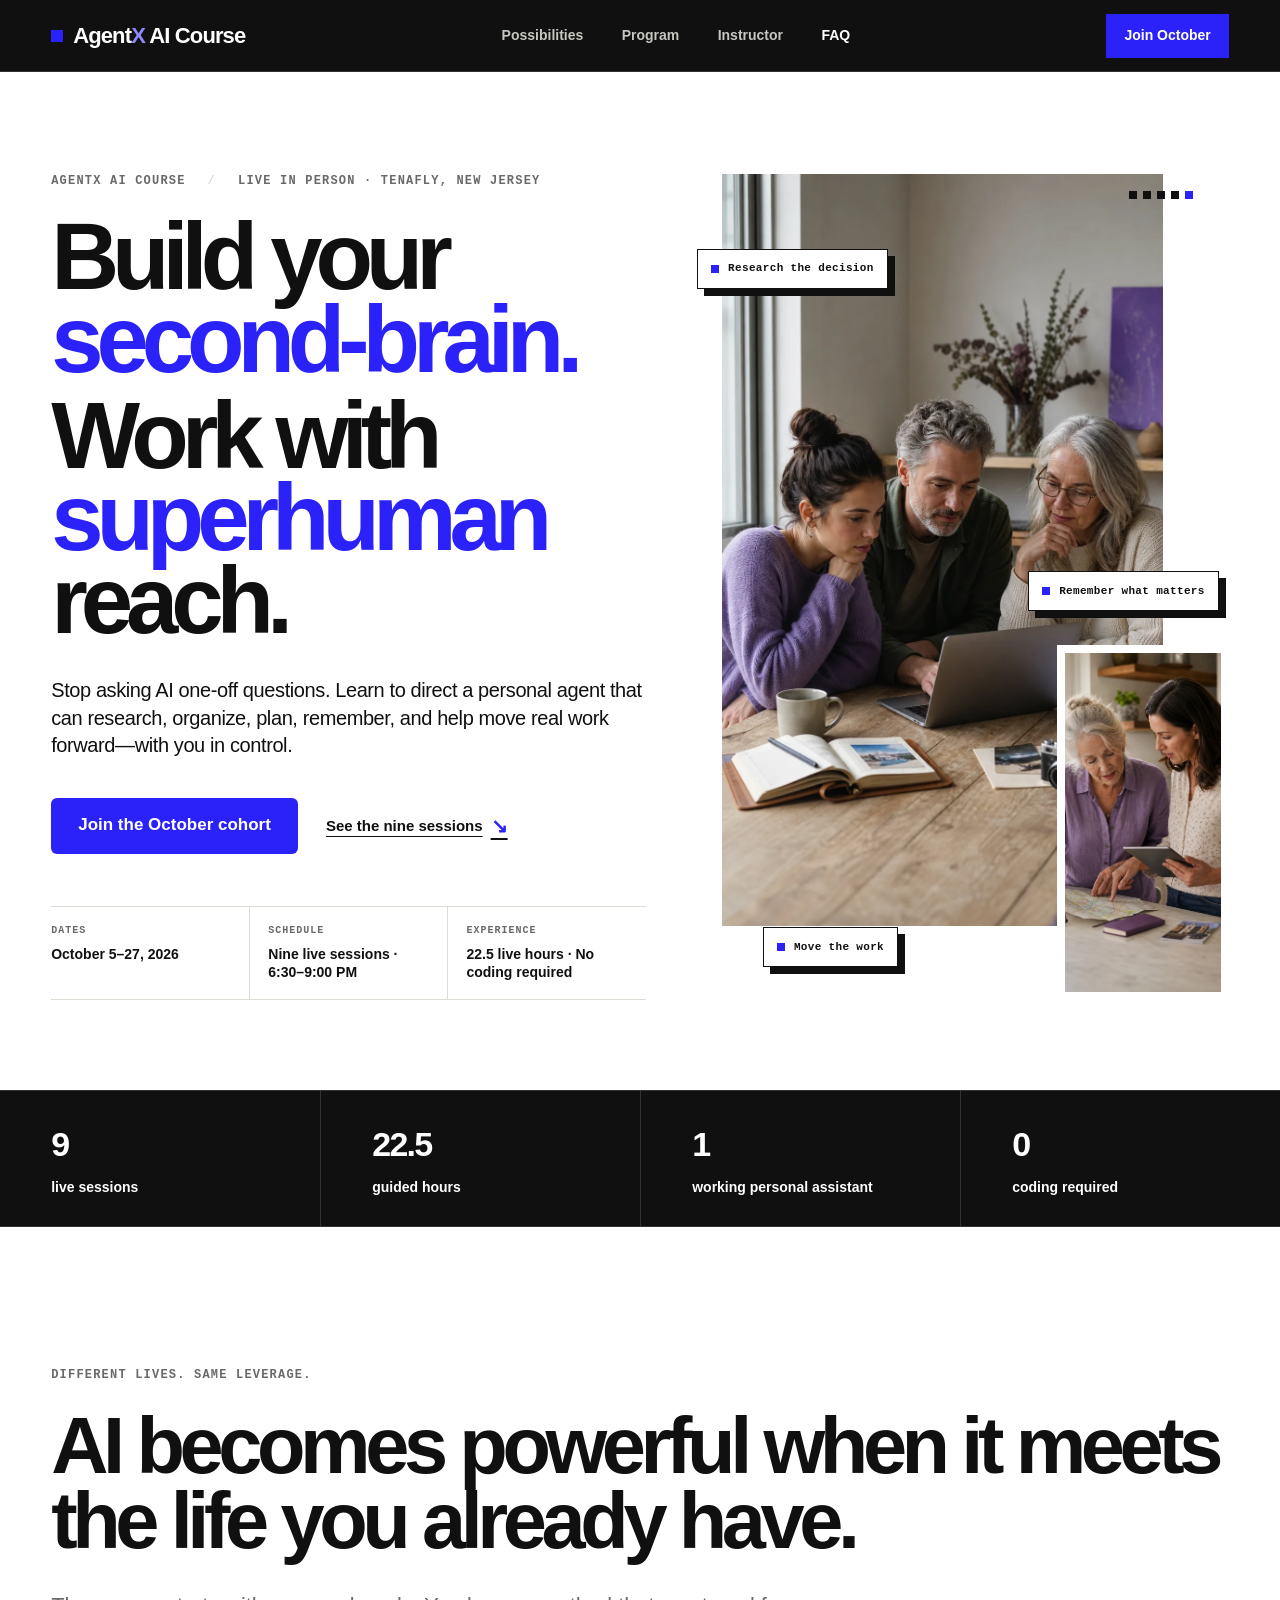
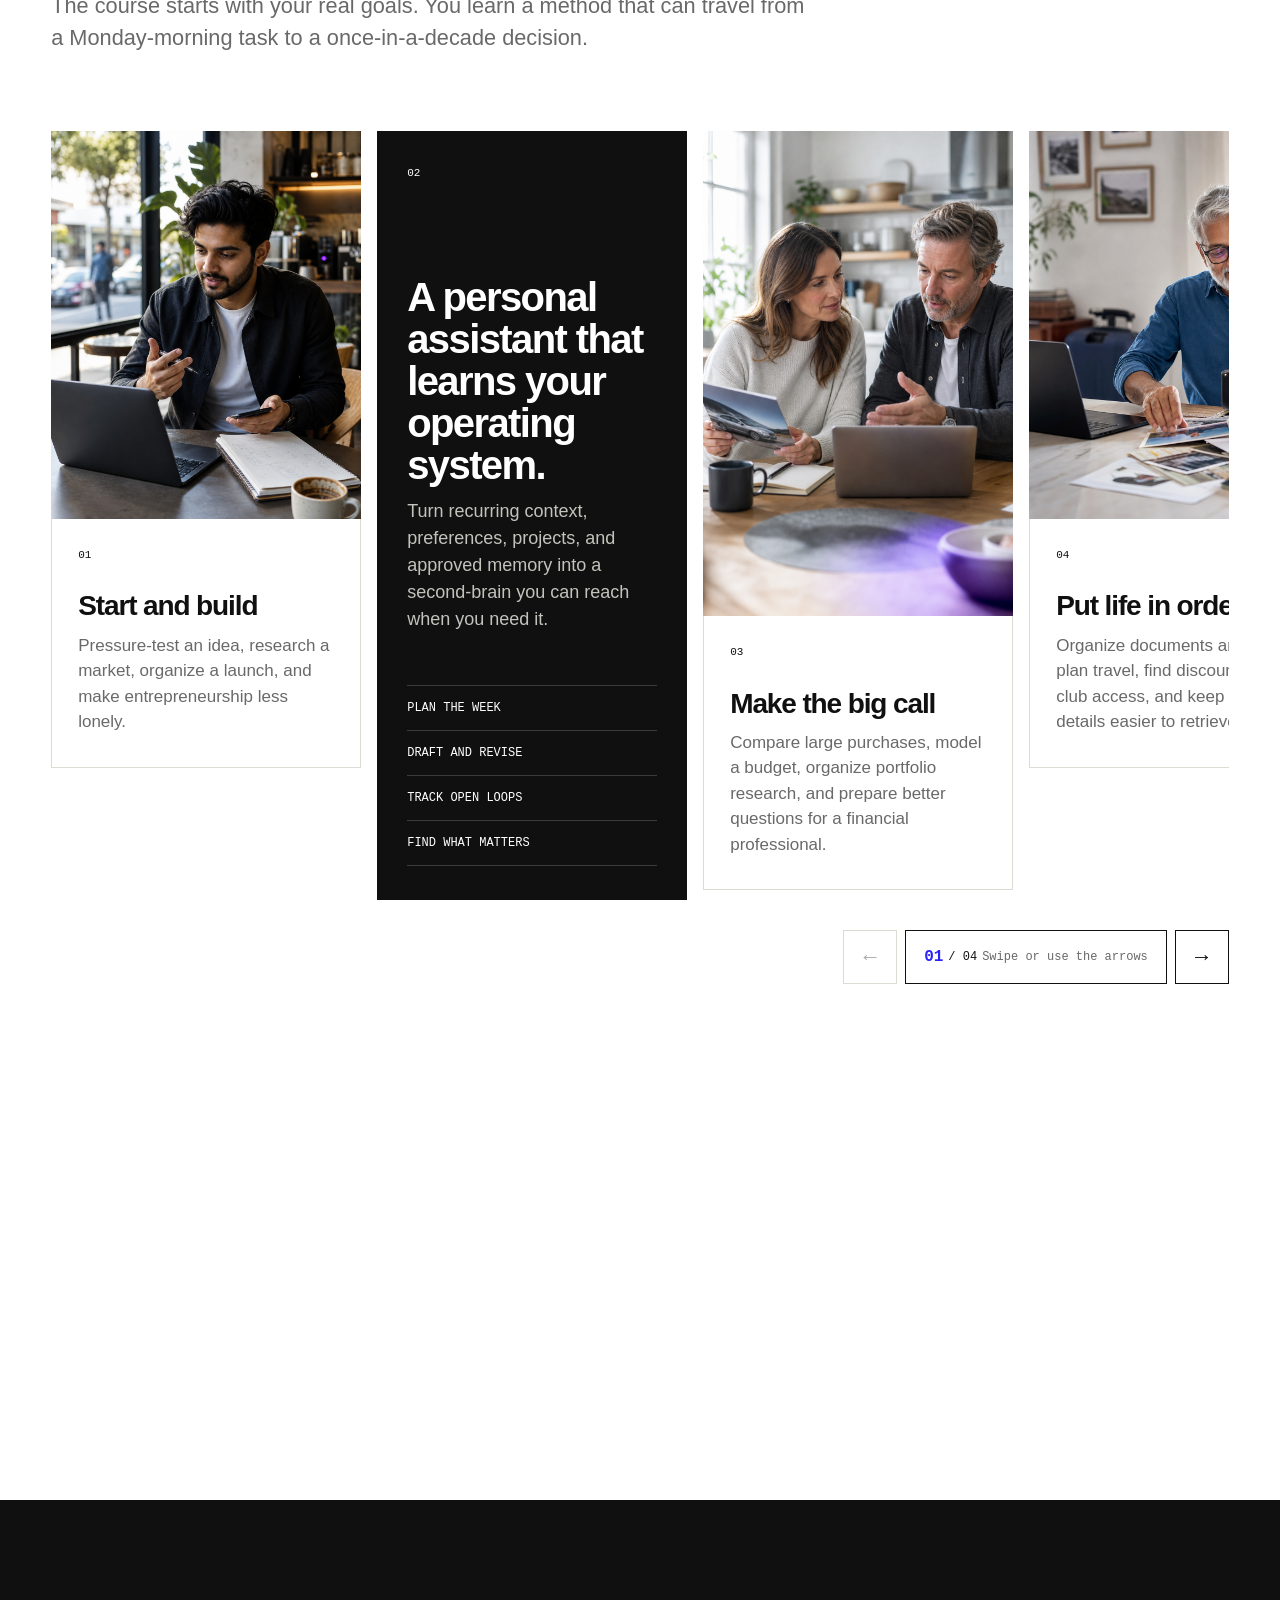
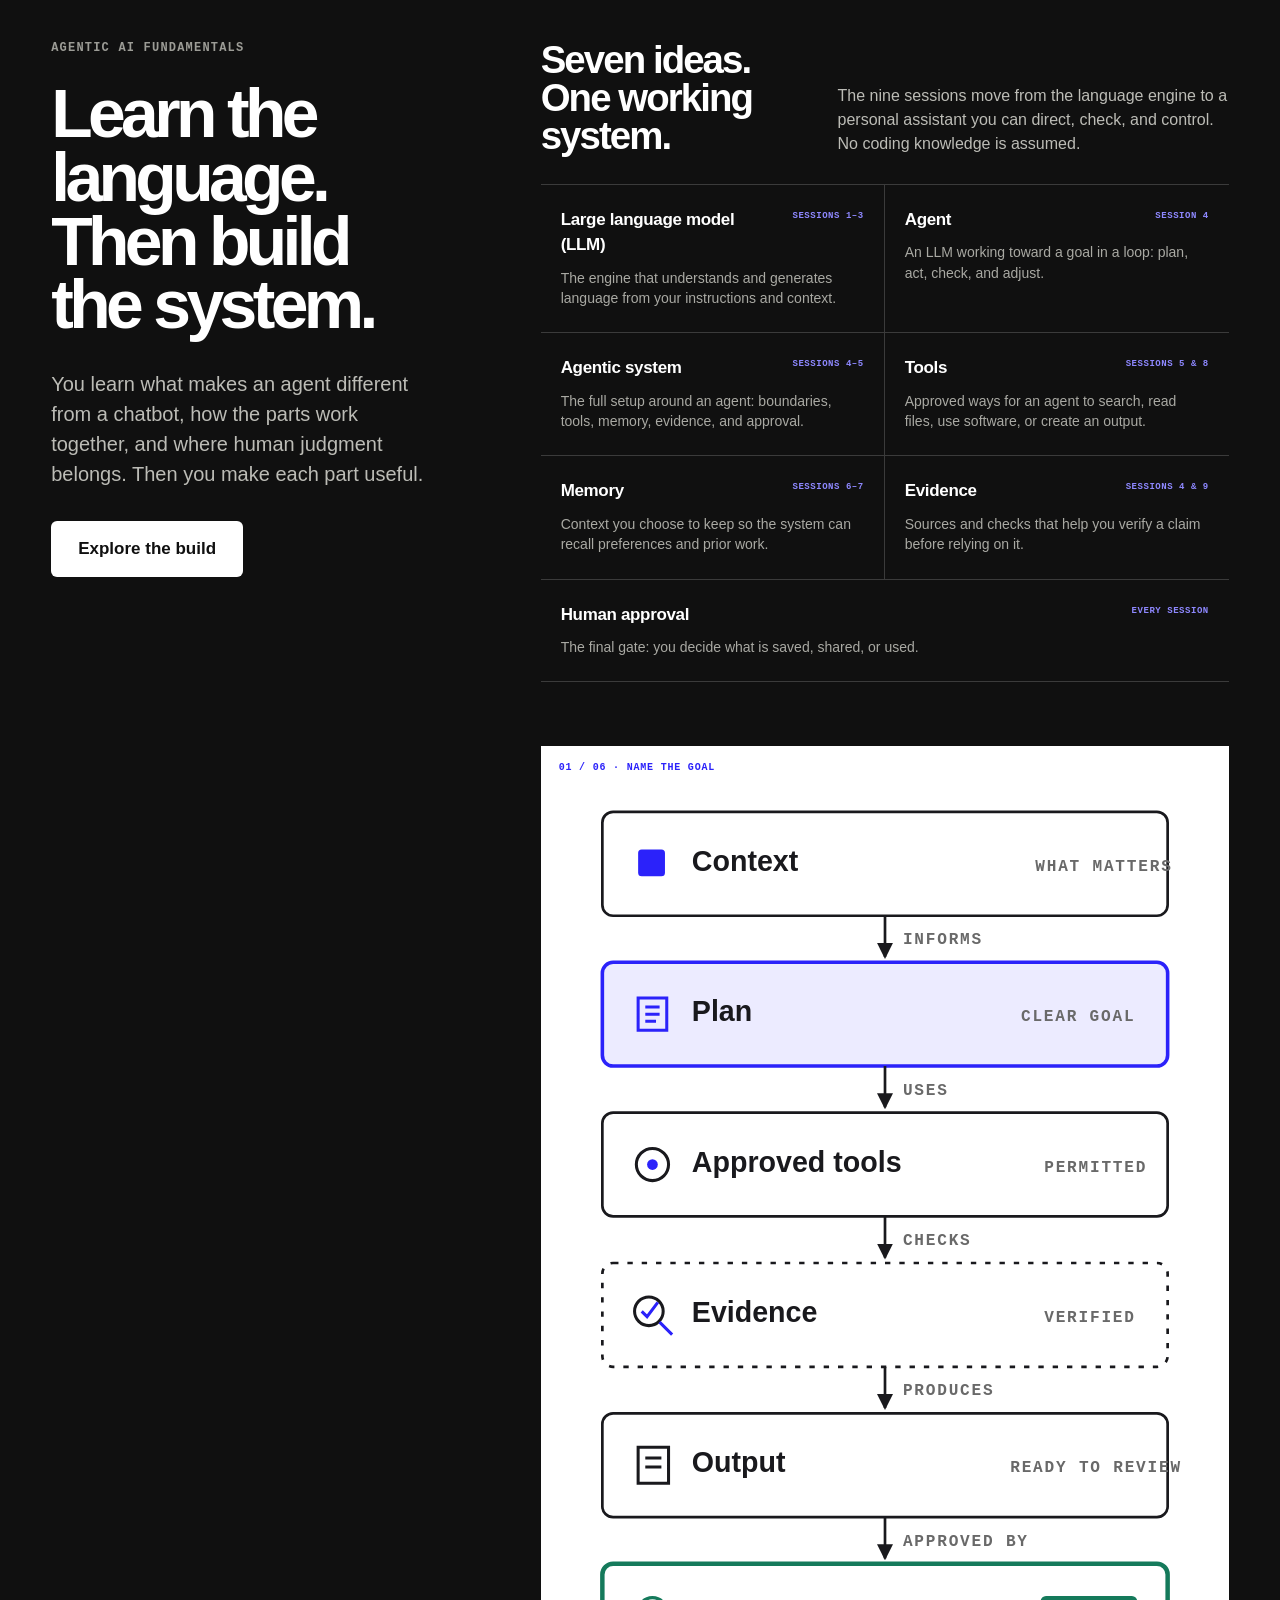
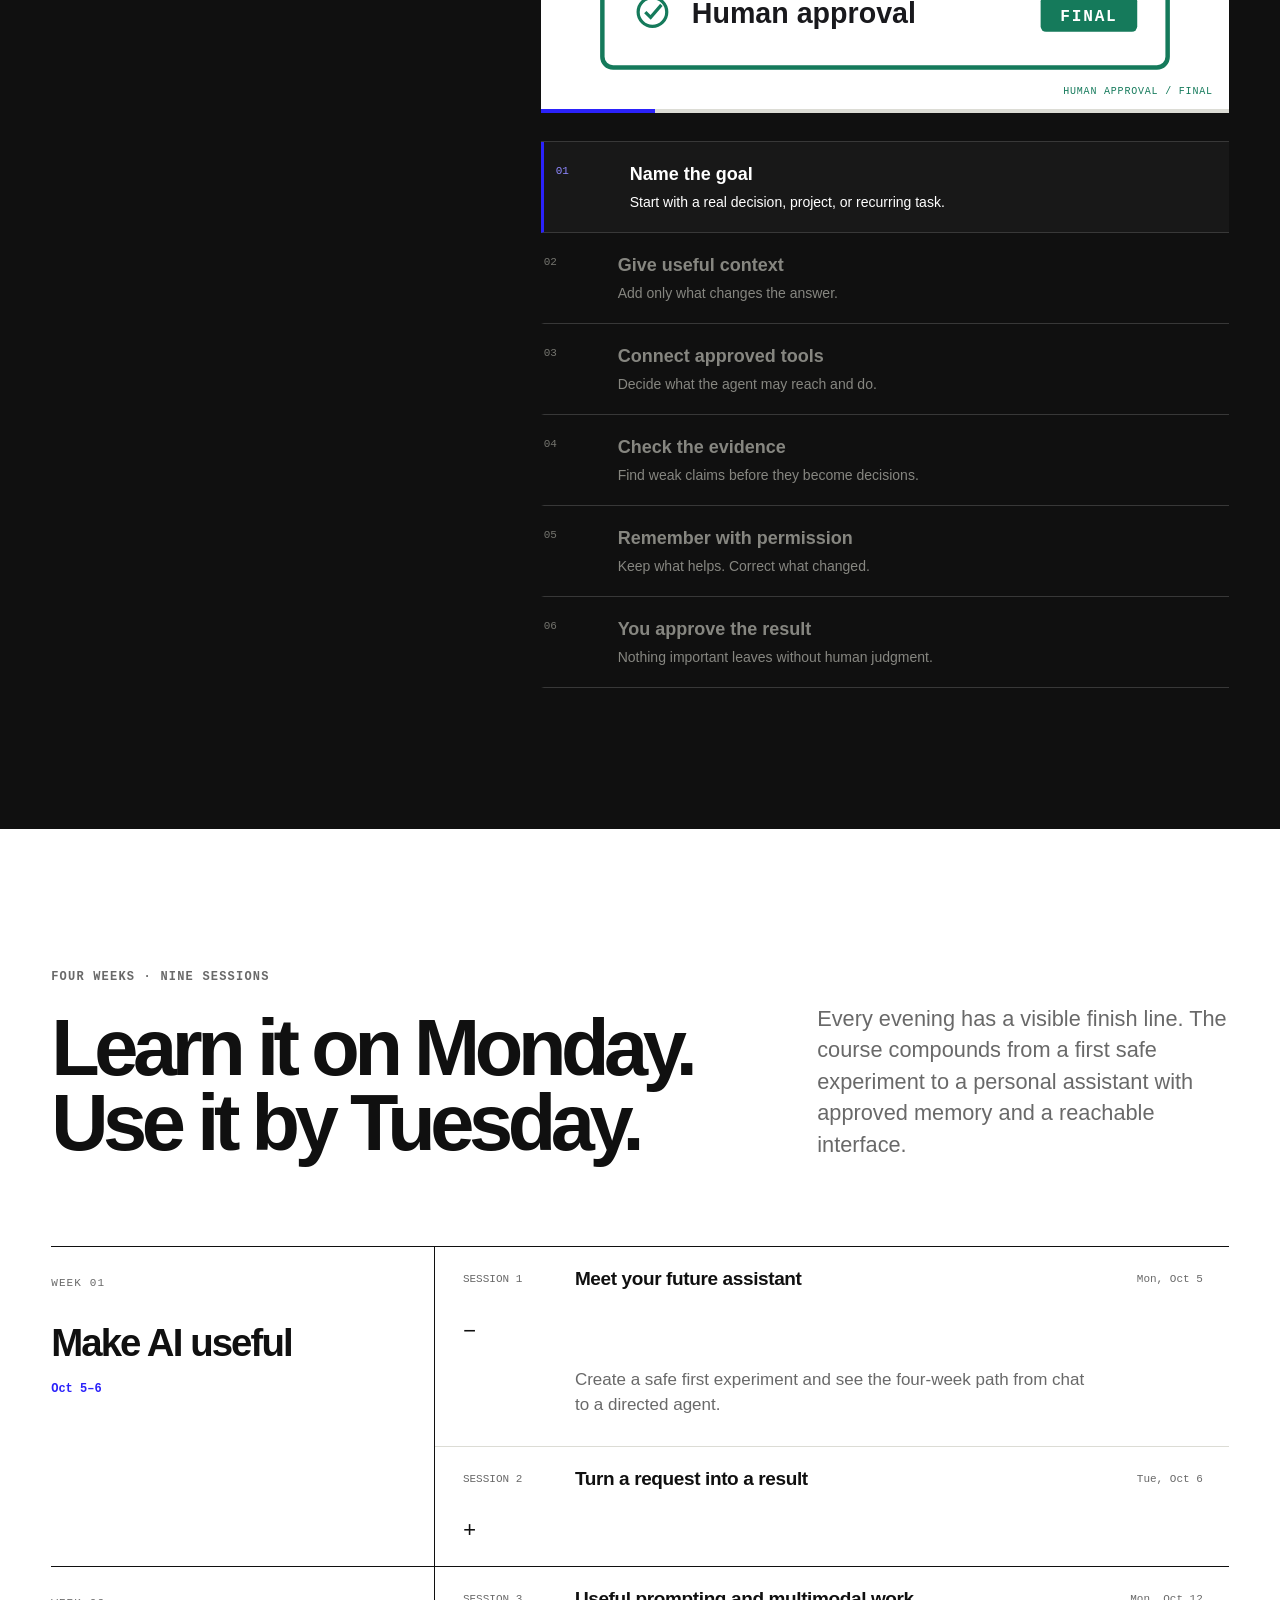
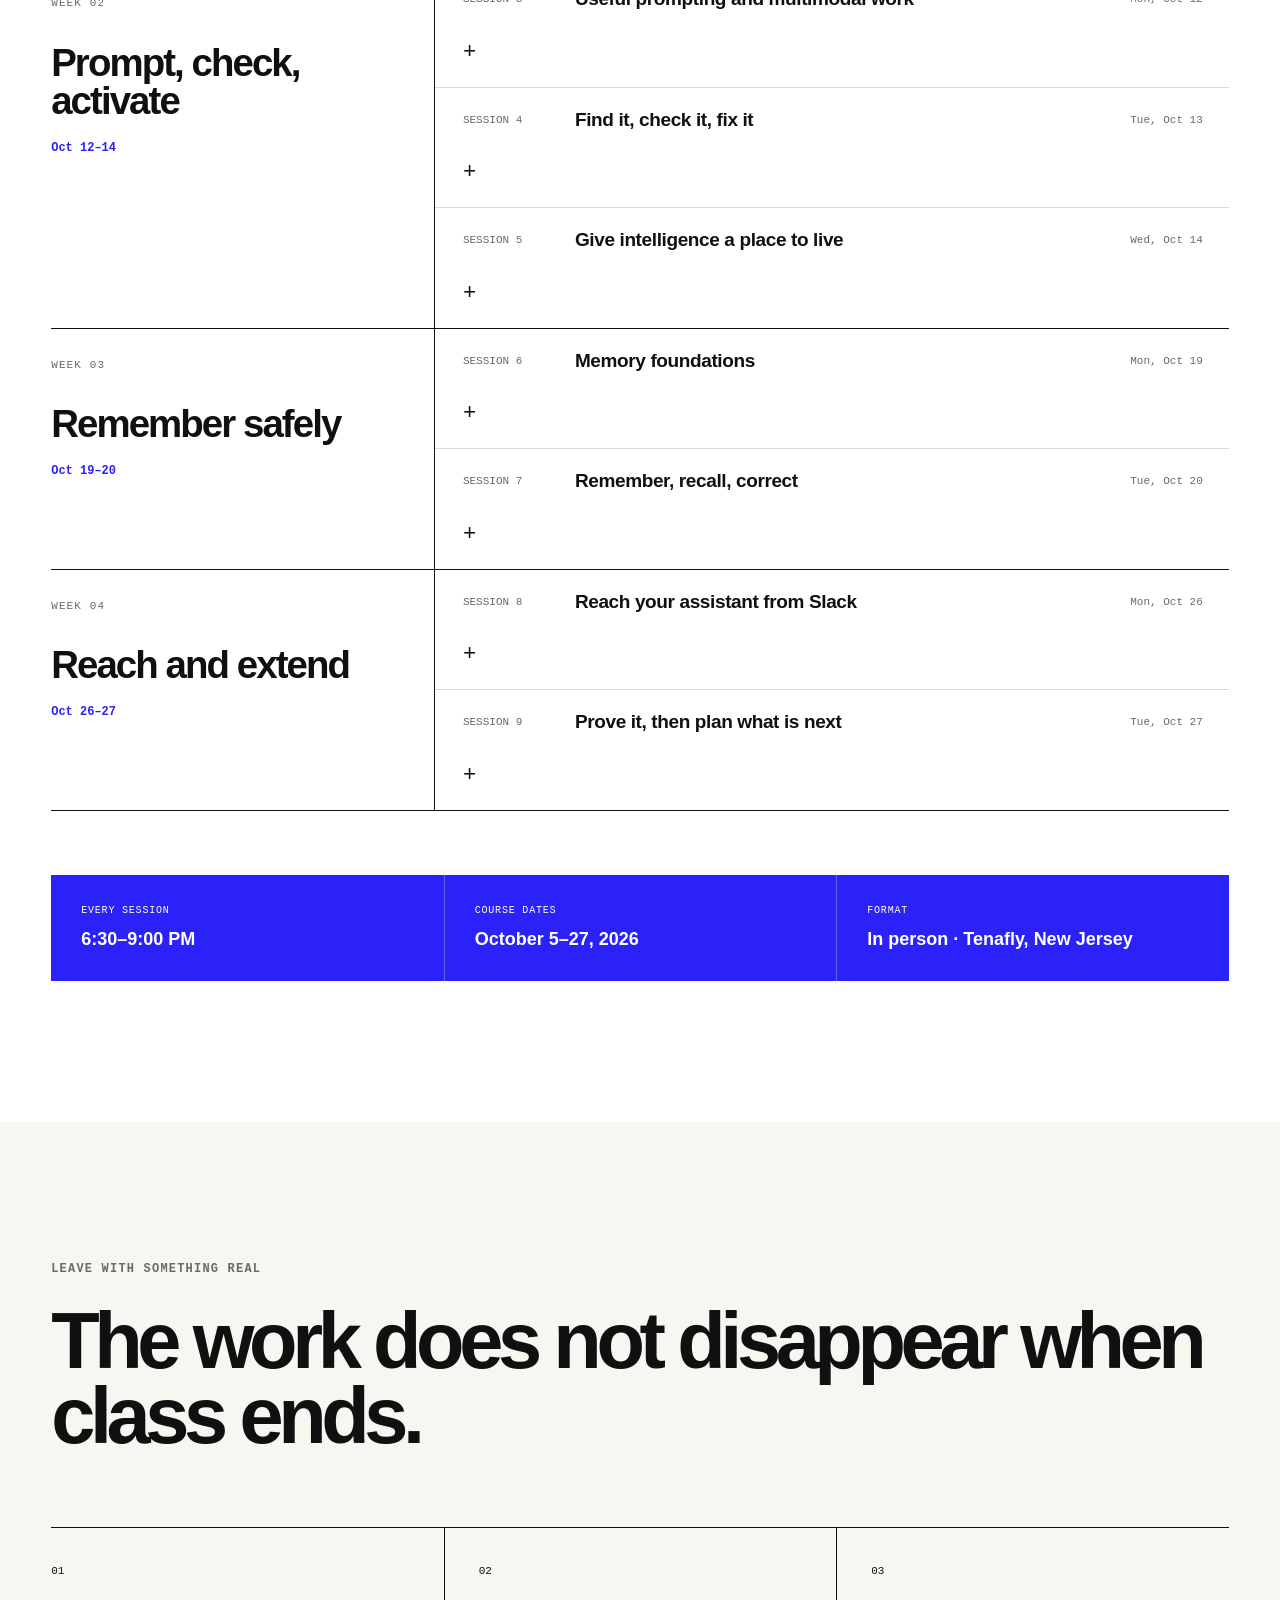
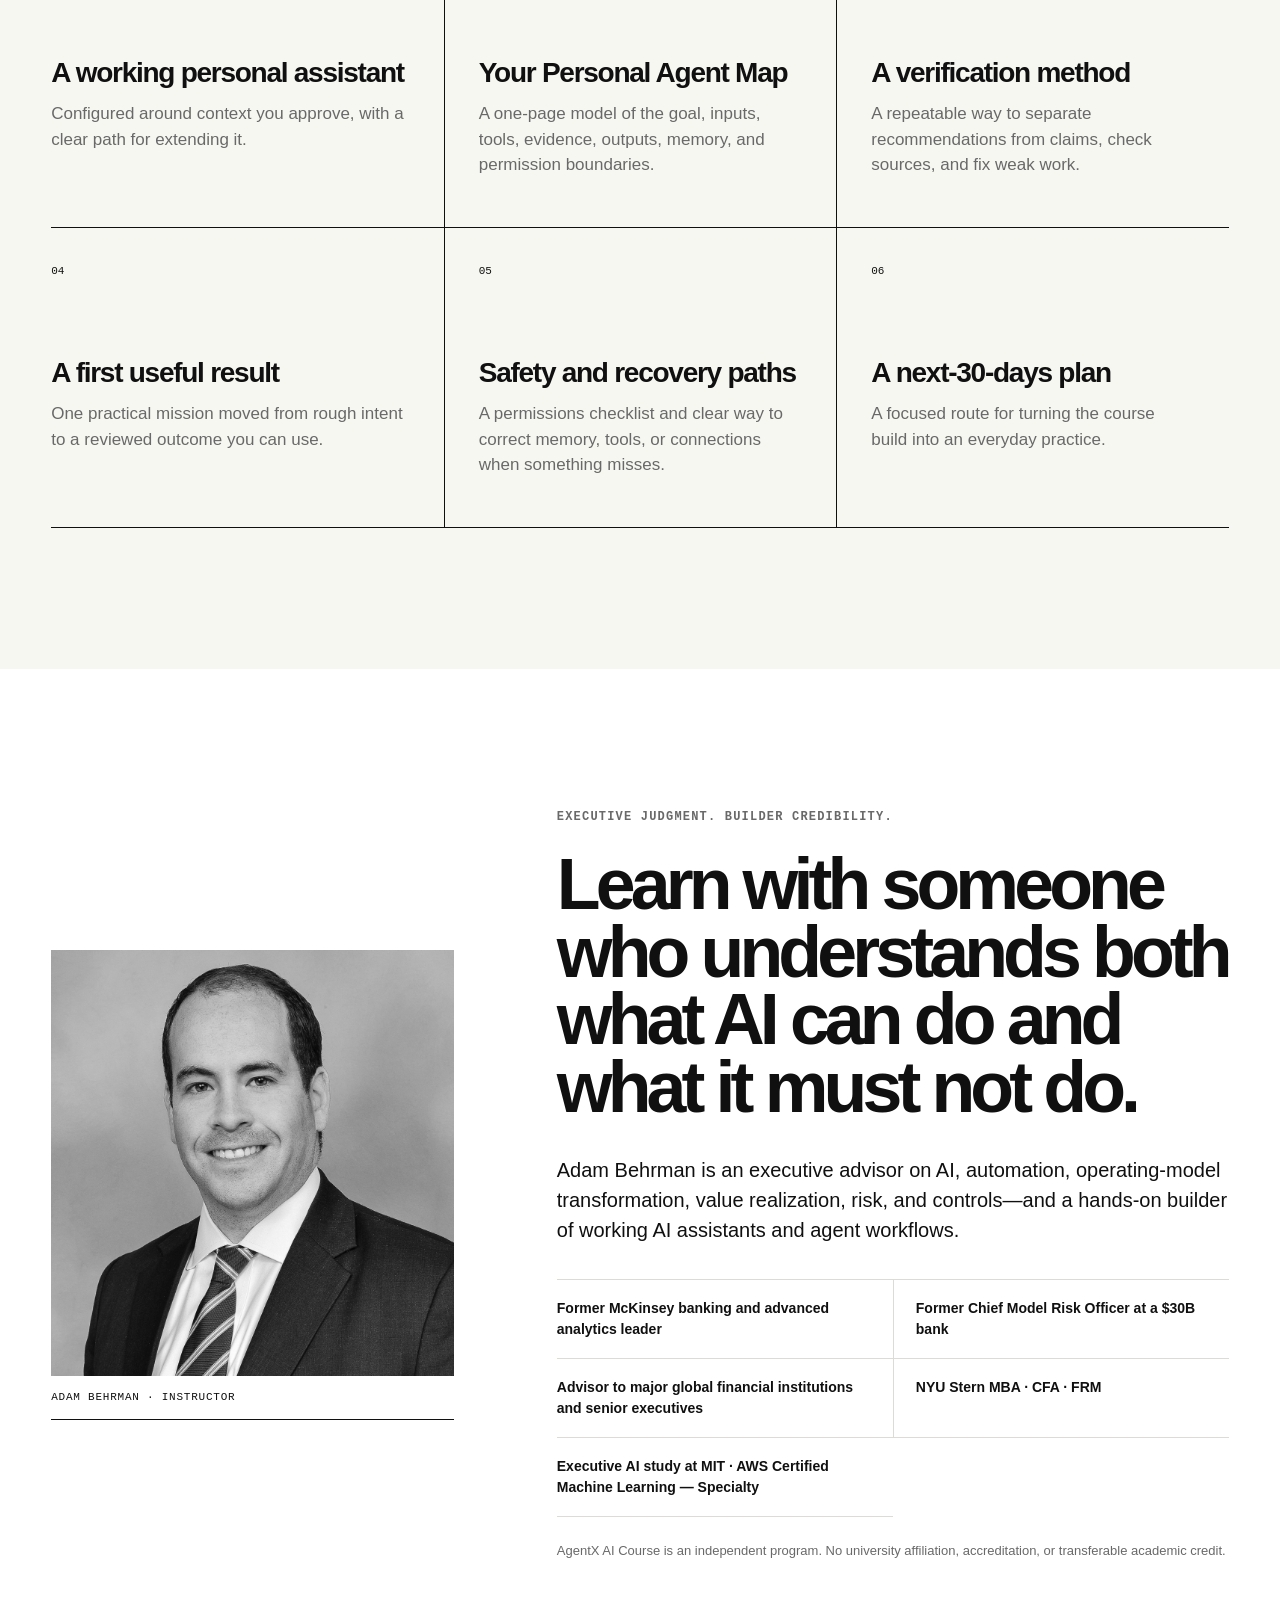
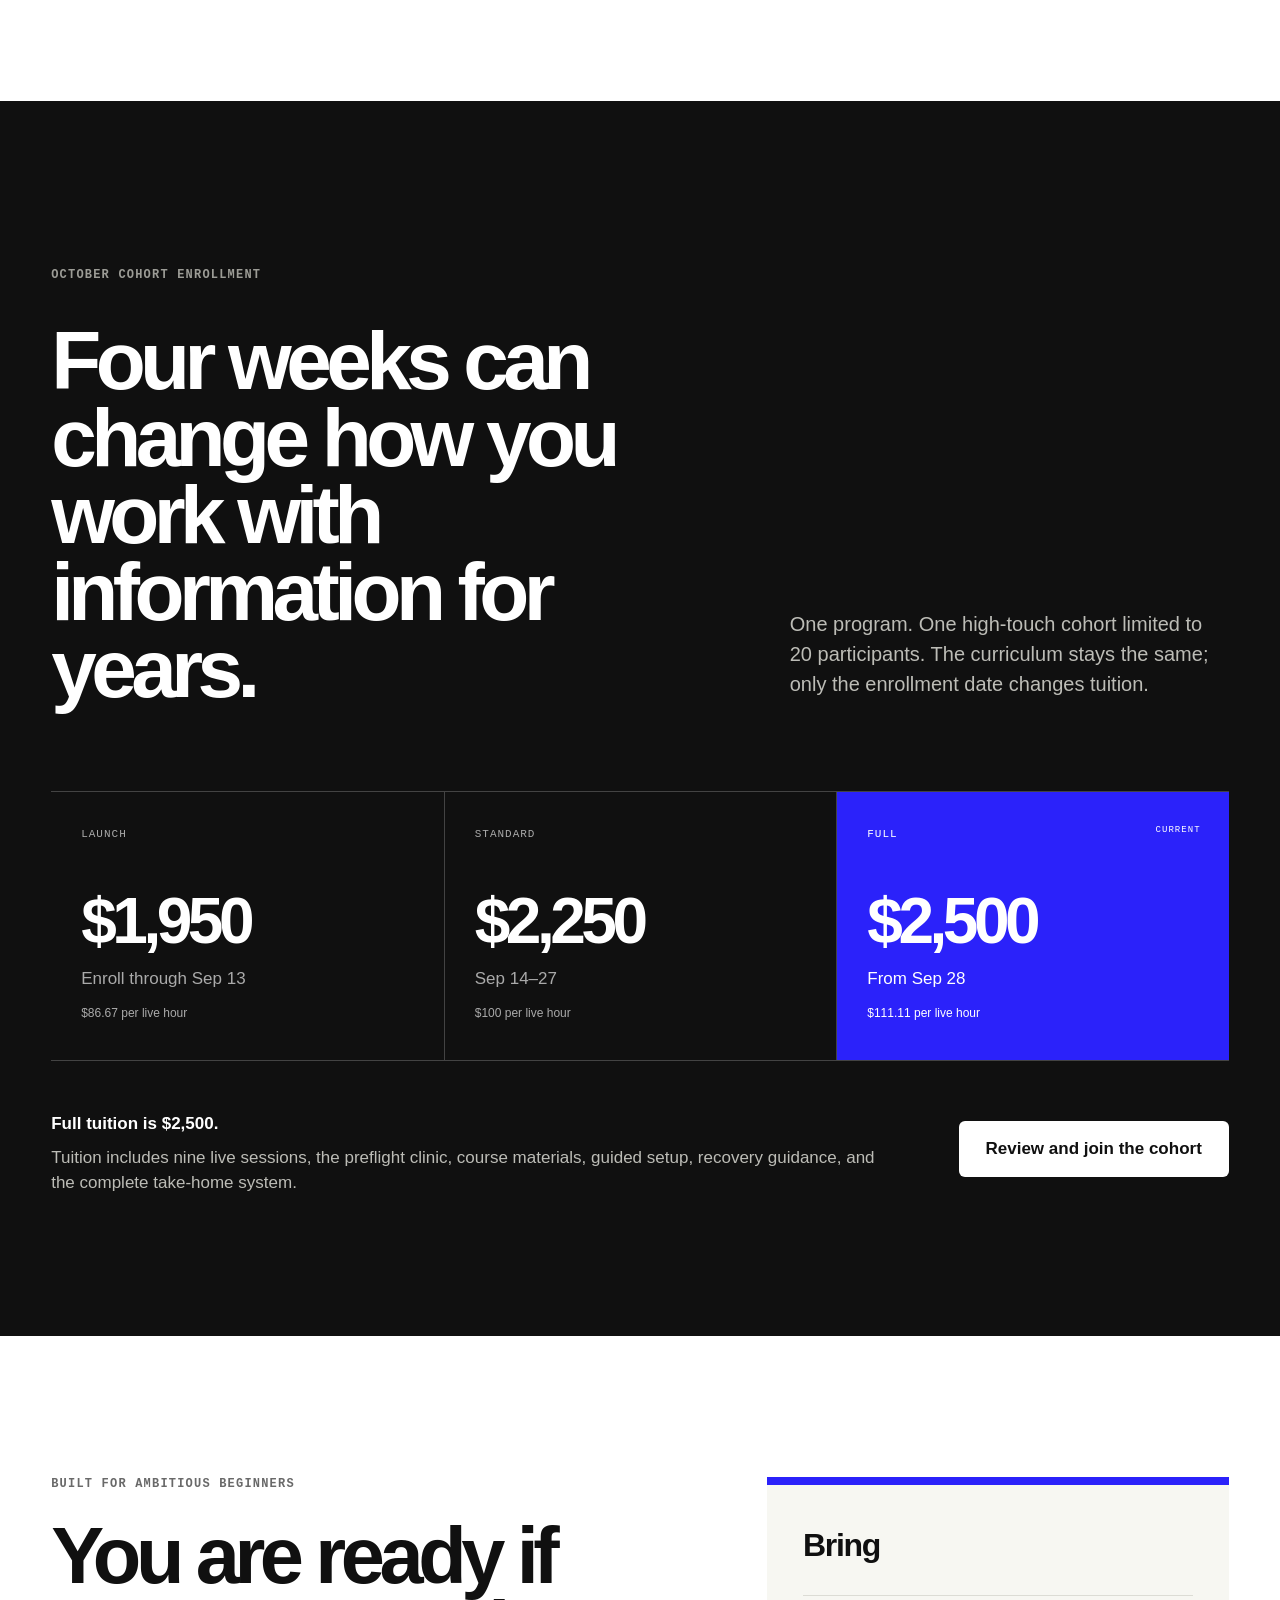
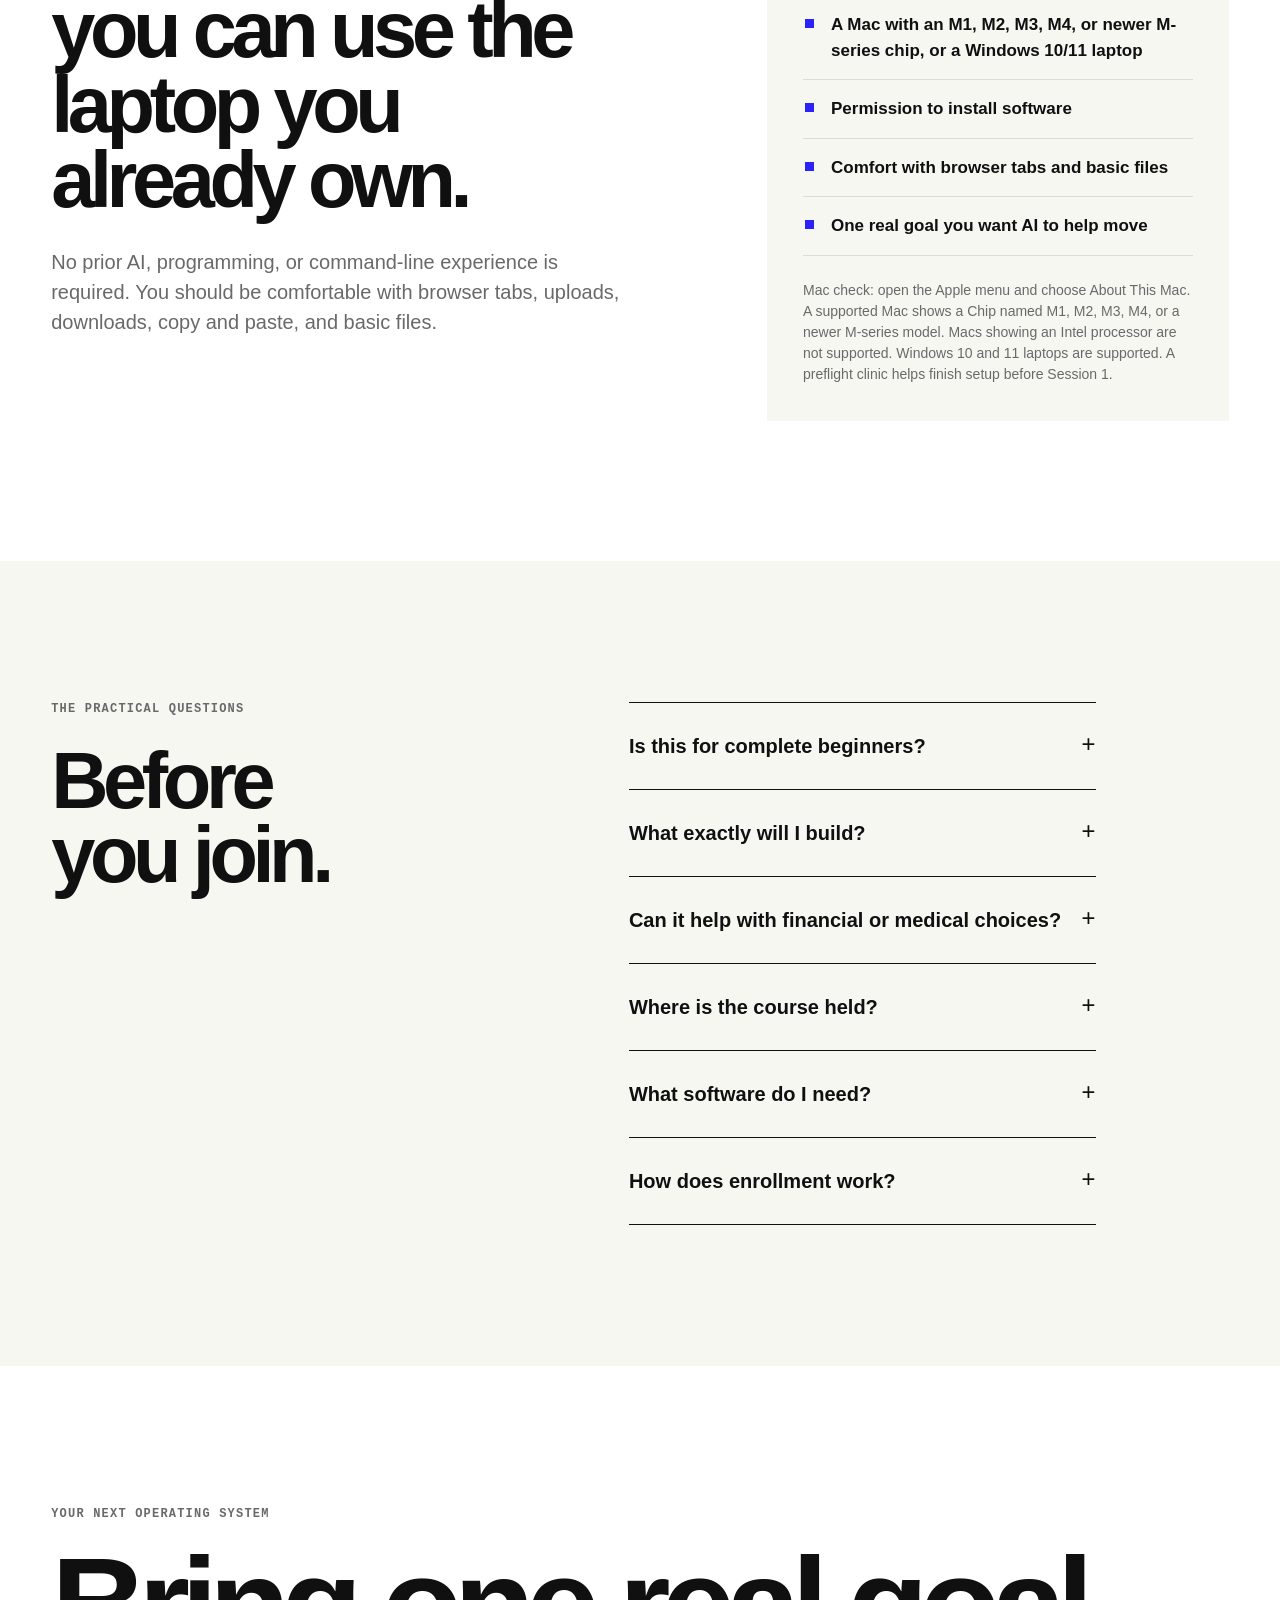
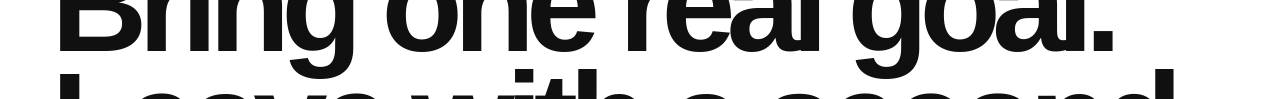
==== index.html @ e15aa1ec "Remove enrollment friction and teach agentic fundamentals" ====
<!doctype html>
<html lang="en" class="no-js">
<head>
  <meta charset="utf-8">
  <meta name="viewport" content="width=device-width, initial-scale=1, viewport-fit=cover">
  <title>AgentX AI Course — Agentic AI Intensive, October 2026</title>
  <meta name="description" content="Build a second-brain and learn to work with superhuman reach. Nine live, in-person sessions for AI beginners in Tenafly, New Jersey, October 5–27, 2026.">
  <meta name="author" content="Adam Behrman">
  <meta name="robots" content="index, follow">
  <meta name="theme-color" content="#101010">
  <link rel="canonical" href="https://agentxaicourse.com/">

  <meta property="og:type" content="website">
  <meta property="og:site_name" content="AgentX AI Course">
  <meta property="og:title" content="AgentX AI Course — Build your second-brain">
  <meta property="og:description" content="Nine live, in-person sessions. One useful personal AI system. October 5–27, 2026 in Tenafly, New Jersey.">
  <meta property="og:url" content="https://agentxaicourse.com/">
  <meta property="og:image" content="https://agentxaicourse.com/og-image.png">
  <meta property="og:image:width" content="1200">
  <meta property="og:image:height" content="630">
  <meta property="og:image:alt" content="AgentX AI Course. Build your second-brain. Agentic AI Intensive, October 5 through 27, 2026.">
  <meta name="twitter:card" content="summary_large_image">
  <meta name="twitter:title" content="AgentX AI Course — Build your second-brain">
  <meta name="twitter:description" content="Nine live, in-person sessions for ambitious AI beginners in Tenafly, New Jersey.">
  <meta name="twitter:image" content="https://agentxaicourse.com/og-image.png">

  <link rel="icon" href="favicon.svg" type="image/svg+xml">
  <link rel="icon" href="favicon.ico" sizes="32x32 64x64">
  <link rel="apple-touch-icon" href="apple-touch-icon.png">
  <link rel="stylesheet" href="styles.css">
  <script>document.documentElement.classList.replace('no-js', 'js');</script>
  <script type="application/ld+json">
  {
    "@context": "https://schema.org",
    "@type": "Course",
    "@id": "https://agentxaicourse.com/#course",
    "url": "https://agentxaicourse.com/",
    "name": "AgentX AI Course",
    "alternateName": "Agentic AI Intensive",
    "description": "A beginner-friendly, in-person course in practical agentic AI. Nine live sessions teach useful prompting, multimodal work, verification, agent design, a local personal assistant, memory, tools, permissions, and human-controlled release.",
    "inLanguage": "en",
    "isAccessibleForFree": false,
    "provider": {"@type": "Organization", "name": "AgentX AI Course", "url": "https://agentxaicourse.com/", "email": "adam.behrman@gmail.com"},
    "hasCourseInstance": {
      "@type": "CourseInstance",
      "name": "Agentic AI Intensive — October 2026 cohort",
      "courseMode": "Onsite",
      "startDate": "2026-10-05T18:30:00-04:00",
      "endDate": "2026-10-27T21:00:00-04:00",
      "location": {
        "@type": "Place",
        "name": "Tenafly, New Jersey",
        "address": {"@type": "PostalAddress", "addressLocality": "Tenafly", "addressRegion": "NJ", "addressCountry": "US"}
      },
      "instructor": {
        "@type": "Person",
        "name": "Adam Behrman",
        "description": "Executive advisor on AI and automation; former McKinsey banking and advanced analytics leader; former Chief Model Risk Officer at a $30B bank; hands-on builder of AI assistants and agent workflows."
      },
      "offers": [
        {"@type": "Offer", "name": "Launch tuition", "price": "1950", "priceCurrency": "USD", "priceValidUntil": "2026-09-13", "url": "https://agentxaicourse.com/register/"},
        {"@type": "Offer", "name": "Standard tuition", "price": "2250", "priceCurrency": "USD", "validFrom": "2026-09-14", "priceValidUntil": "2026-09-27", "url": "https://agentxaicourse.com/register/"},
        {"@type": "Offer", "name": "Full tuition", "price": "2500", "priceCurrency": "USD", "validFrom": "2026-09-28", "url": "https://agentxaicourse.com/register/"}
      ]
    }
  }
  </script>
</head>
<body id="top">
  <a class="skip-link" href="#main">Skip to content</a>

  <header class="site-header" data-header>
    <a class="brand" href="#top" aria-label="AgentX AI Course home">
      <span class="brand__signal" aria-hidden="true"></span>
      <span>Agent<span class="brand__x">X</span> AI Course</span>
    </a>
    <nav class="site-nav" aria-label="Primary navigation">
      <a href="#possibilities">Possibilities</a>
      <a href="#program">Program</a>
      <a href="#instructor">Instructor</a>
      <a href="#faq">FAQ</a>
    </nav>
    <a class="header-cta" href="register/">Join October</a>
  </header>

  <main id="main">
    <section class="hero" aria-labelledby="hero-title">
      <div class="hero__copy">
        <p class="eyebrow"><span>AgentX AI Course</span><span>Live in person · Tenafly, New Jersey</span></p>
        <h1 id="hero-title">
          <span>Build your <em>second-brain.</em></span>
          <span>Work with <em>superhuman</em> reach.</span>
        </h1>
        <p class="hero__lede">Stop asking AI one-off questions. Learn to direct a personal agent that can research, organize, plan, remember, and help move real work forward—with you in control.</p>
        <div class="hero__actions">
          <a class="button button--primary" href="register/">Join the October cohort</a>
          <a class="text-link" href="#program">See the nine sessions <span aria-hidden="true">↘</span></a>
        </div>
        <dl class="hero__facts" aria-label="Course facts">
          <div><dt>Dates</dt><dd>October 5–27, 2026</dd></div>
          <div><dt>Schedule</dt><dd>Nine live sessions · 6:30–9:00 PM</dd></div>
          <div><dt>Experience</dt><dd>22.5 live hours · No coding required</dd></div>
        </dl>
      </div>

      <div class="hero__media" aria-label="Everyday AI possibilities">
        <figure class="hero-photo hero-photo--main">
          <img src="assets/multigenerational-agent-workshop.webp" alt="Three generations planning together around a laptop" width="972" height="1619" fetchpriority="high">
        </figure>
        <figure class="hero-photo hero-photo--secondary">
          <img src="assets/intergenerational-travel-planning.webp" alt="A mother and daughter comparing a map and tablet while planning a trip" width="1122" height="1402">
        </figure>
        <span class="signal-tag signal-tag--one">Research the decision</span>
        <span class="signal-tag signal-tag--two">Remember what matters</span>
        <span class="signal-tag signal-tag--three">Move the work</span>
        <div class="hero-route" aria-hidden="true">
          <span></span><span></span><span></span><span></span><span></span>
        </div>
      </div>
    </section>

    <div class="fact-ribbon" aria-label="Course summary">
      <p><strong>9</strong> live sessions</p>
      <p><strong>22.5</strong> guided hours</p>
      <p><strong>1</strong> working personal assistant</p>
      <p><strong>0</strong> coding required</p>
    </div>

    <section class="possibilities section" id="possibilities" aria-labelledby="possibilities-title">
      <div class="section-heading reveal">
        <p class="eyebrow">Different lives. Same leverage.</p>
        <h2 id="possibilities-title">AI becomes powerful when it meets the life you already have.</h2>
        <p>The course starts with your real goals. You learn a method that can travel from a Monday-morning task to a once-in-a-decade decision.</p>
      </div>

      <div class="story-rail reveal" data-story-rail>
        <article class="story-card story-card--photo">
          <img src="assets/entrepreneur-workflow.png" alt="An illustrative entrepreneur working through a new business idea" width="1122" height="1402" loading="lazy">
          <div><p class="story-card__number">01</p><h3>Start and build</h3><p>Pressure-test an idea, research a market, organize a launch, and make entrepreneurship less lonely.</p></div>
        </article>
        <article class="story-card story-card--ink">
          <p class="story-card__number">02</p>
          <h3>A personal assistant that learns your operating system.</h3>
          <p>Turn recurring context, preferences, projects, and approved memory into a second-brain you can reach when you need it.</p>
          <ul class="mini-list"><li>Plan the week</li><li>Draft and revise</li><li>Track open loops</li><li>Find what matters</li></ul>
        </article>
        <article class="story-card story-card--photo">
          <img src="assets/household-decisions.png" alt="An illustrative couple researching a major car purchase together" width="1003" height="1568" loading="lazy">
          <div><p class="story-card__number">03</p><h3>Make the big call</h3><p>Compare large purchases, model a budget, organize portfolio research, and prepare better questions for a financial professional.</p></div>
        </article>
        <article class="story-card story-card--photo">
          <img src="assets/life-archive.png" alt="An illustrative older adult sorting photos, documents, and travel plans" width="1122" height="1402" loading="lazy">
          <div><p class="story-card__number">04</p><h3>Put life in order</h3><p>Organize documents and photos, plan travel, find discounts and club access, and keep family details easier to retrieve.</p></div>
        </article>
      </div>

      <div class="story-controls reveal" data-story-controls aria-label="Life stories carousel controls">
        <button type="button" data-story-prev aria-label="Previous story">←</button>
        <p><strong data-story-current>01</strong><span>/ 04</span><small>Swipe or use the arrows</small></p>
        <button type="button" data-story-next aria-label="Next story">→</button>
      </div>

      <div class="capability-grid reveal" aria-label="Everyday capability examples">
        <article><img src="assets/icon-plan.svg" alt="" width="48" height="48"><h3>Money clarity</h3><p>Build a budget, compare scenarios, organize finances, and structure portfolio research without outsourcing judgment or trades.</p></article>
        <article><img src="assets/icon-evidence.svg" alt="" width="48" height="48"><h3>Important research</h3><p>Research doctors and medical decisions, gather sources, and organize questions for qualified professionals—not diagnosis.</p></article>
        <article><img src="assets/icon-tools.svg" alt="" width="48" height="48"><h3>Better choices</h3><p>Compare cars and other large purchases, plan travel, shortlist places to go out, and find useful discounts.</p></article>
        <article><img src="assets/icon-memory.svg" alt="" width="48" height="48"><h3>Life archive</h3><p>Create a durable way to organize documents, photos, preferences, and the details your future self will want.</p></article>
      </div>
    </section>

    <section class="method section section--ink" id="method" aria-labelledby="method-title">
      <div class="method__intro reveal">
        <p class="eyebrow">Agentic AI fundamentals</p>
        <h2 id="method-title">Learn the language. Then build the system.</h2>
        <p>You learn what makes an agent different from a chatbot, how the parts work together, and where human judgment belongs. Then you make each part useful.</p>
        <a class="button button--light" href="#program">Explore the build</a>
      </div>

      <div class="method__body">
        <section class="fundamentals reveal" id="fundamentals" aria-labelledby="fundamentals-title">
          <div class="fundamentals__heading">
            <h3 id="fundamentals-title">Seven ideas.<br>One working system.</h3>
            <p>The nine sessions move from the language engine to a personal assistant you can direct, check, and control. No coding knowledge is assumed.</p>
          </div>
          <dl class="fundamentals-grid">
            <div><dt>Large language model (LLM)<span>Sessions 1–3</span></dt><dd>The engine that understands and generates language from your instructions and context.</dd></div>
            <div><dt>Agent<span>Session 4</span></dt><dd>An LLM working toward a goal in a loop: plan, act, check, and adjust.</dd></div>
            <div><dt>Agentic system<span>Sessions 4–5</span></dt><dd>The full setup around an agent: boundaries, tools, memory, evidence, and approval.</dd></div>
            <div><dt>Tools<span>Sessions 5 &amp; 8</span></dt><dd>Approved ways for an agent to search, read files, use software, or create an output.</dd></div>
            <div><dt>Memory<span>Sessions 6–7</span></dt><dd>Context you choose to keep so the system can recall preferences and prior work.</dd></div>
            <div><dt>Evidence<span>Sessions 4 &amp; 9</span></dt><dd>Sources and checks that help you verify a claim before relying on it.</dd></div>
            <div><dt>Human approval<span>Every session</span></dt><dd>The final gate: you decide what is saved, shared, or used.</dd></div>
          </dl>
        </section>

        <div class="agent-system reveal" data-agent-system>
          <div class="agent-system__canvas">
            <picture class="agent-system__visual">
              <source media="(max-width: 599px)" srcset="assets/agent-map-mobile.svg">
              <img src="assets/agent-map.svg" alt="A personal agent map showing context informing a plan, approved tools producing an output, evidence checking the output, and human approval at the final gate" width="1120" height="580" loading="lazy">
            </picture>
            <div class="agent-system__progress" aria-hidden="true"><span></span></div>
          </div>
          <ol class="agent-steps">
            <li class="is-active"><span>01</span><div><strong>Name the goal</strong><small>Start with a real decision, project, or recurring task.</small></div></li>
            <li><span>02</span><div><strong>Give useful context</strong><small>Add only what changes the answer.</small></div></li>
            <li><span>03</span><div><strong>Connect approved tools</strong><small>Decide what the agent may reach and do.</small></div></li>
            <li><span>04</span><div><strong>Check the evidence</strong><small>Find weak claims before they become decisions.</small></div></li>
            <li><span>05</span><div><strong>Remember with permission</strong><small>Keep what helps. Correct what changed.</small></div></li>
            <li><span>06</span><div><strong>You approve the result</strong><small>Nothing important leaves without human judgment.</small></div></li>
          </ol>
        </div>
      </div>
    </section>

    <section class="program section" id="program" aria-labelledby="program-title">
      <div class="section-heading section-heading--split reveal">
        <div><p class="eyebrow">Four weeks · Nine sessions</p><h2 id="program-title">Learn it on Monday. Use it by Tuesday.</h2></div>
        <p>Every evening has a visible finish line. The course compounds from a first safe experiment to a personal assistant with approved memory and a reachable interface.</p>
      </div>

      <div class="program-timeline">
        <article class="program-week reveal">
          <header><p>Week 01</p><h3>Make AI useful</h3><span>Oct 5–6</span></header>
          <div class="program-sessions">
            <details open><summary><span>Session 1</span><strong>Meet your future assistant</strong><time>Mon, Oct 5</time></summary><p>Create a safe first experiment and see the four-week path from chat to a directed agent.</p></details>
            <details><summary><span>Session 2</span><strong>Turn a request into a result</strong><time>Tue, Oct 6</time></summary><p>Build and revise a finished artifact, then identify what made the work better.</p></details>
          </div>
        </article>

        <article class="program-week reveal">
          <header><p>Week 02</p><h3>Prompt, check, activate</h3><span>Oct 12–14</span></header>
          <div class="program-sessions">
            <details><summary><span>Session 3</span><strong>Useful prompting and multimodal work</strong><time>Mon, Oct 12</time></summary><p>Use goal, context, constraints, and desired output; then turn visual inputs into checked action.</p></details>
            <details><summary><span>Session 4</span><strong>Find it, check it, fix it</strong><time>Tue, Oct 13</time></summary><p>Verify claims and map the parts of an agent: decisions, tools, memory, permissions, and stopping conditions.</p></details>
            <details><summary><span>Session 5</span><strong>Give intelligence a place to live</strong><time>Wed, Oct 14</time></summary><p>Build your Personal Agent Map, activate Hermes Desktop, and get a personalized local response.</p></details>
          </div>
        </article>

        <article class="program-week reveal">
          <header><p>Week 03</p><h3>Remember safely</h3><span>Oct 19–20</span></header>
          <div class="program-sessions">
            <details><summary><span>Session 6</span><strong>Memory foundations</strong><time>Mon, Oct 19</time></summary><p>Connect Hindsight, store one safe memory, test recall, and see what durable context changes.</p></details>
            <details><summary><span>Session 7</span><strong>Remember, recall, correct</strong><time>Tue, Oct 20</time></summary><p>Test memory, correct one miss, and connect approved knowledge to your Agent Map.</p></details>
          </div>
        </article>

        <article class="program-week reveal">
          <header><p>Week 04</p><h3>Reach and extend</h3><span>Oct 26–27</span></header>
          <div class="program-sessions">
            <details><summary><span>Session 8</span><strong>Reach your assistant from Slack</strong><time>Mon, Oct 26</time></summary><p>Connect local Hermes to Slack, send the first message, and practice the recovery lane.</p></details>
            <details><summary><span>Session 9</span><strong>Prove it, then plan what is next</strong><time>Tue, Oct 27</time></summary><p>Complete a conversation and memory capstone, test retrieval, and leave with a departure plan.</p></details>
          </div>
        </article>
      </div>

      <div class="schedule-band reveal" aria-label="Schedule">
        <p><span>Every session</span><strong>6:30–9:00 PM</strong></p>
        <p><span>Course dates</span><strong>October 5–27, 2026</strong></p>
        <p><span>Format</span><strong>In person · Tenafly, New Jersey</strong></p>
      </div>
    </section>

    <section class="outcomes section section--paper" aria-labelledby="outcomes-title">
      <div class="section-heading reveal">
        <p class="eyebrow">Leave with something real</p>
        <h2 id="outcomes-title">The work does not disappear when class ends.</h2>
      </div>
      <div class="outcome-list reveal">
        <article><span>01</span><h3>A working personal assistant</h3><p>Configured around context you approve, with a clear path for extending it.</p></article>
        <article><span>02</span><h3>Your Personal Agent Map</h3><p>A one-page model of the goal, inputs, tools, evidence, outputs, memory, and permission boundaries.</p></article>
        <article><span>03</span><h3>A verification method</h3><p>A repeatable way to separate recommendations from claims, check sources, and fix weak work.</p></article>
        <article><span>04</span><h3>A first useful result</h3><p>One practical mission moved from rough intent to a reviewed outcome you can use.</p></article>
        <article><span>05</span><h3>Safety and recovery paths</h3><p>A permissions checklist and clear way to correct memory, tools, or connections when something misses.</p></article>
        <article><span>06</span><h3>A next-30-days plan</h3><p>A focused route for turning the course build into an everyday practice.</p></article>
      </div>
    </section>

    <section class="instructor section" id="instructor" aria-labelledby="instructor-title">
      <figure class="instructor__portrait reveal">
        <img src="assets/adam-behrman.jpg" alt="Adam Behrman, instructor for AgentX AI Course" width="1078" height="1139" loading="lazy">
        <figcaption>Adam Behrman · Instructor</figcaption>
      </figure>
      <div class="instructor__copy reveal">
        <p class="eyebrow">Executive judgment. Builder credibility.</p>
        <h2 id="instructor-title">Learn with someone who understands both what AI can do and what it must not do.</h2>
        <p class="instructor__lead">Adam Behrman is an executive advisor on AI, automation, operating-model transformation, value realization, risk, and controls—and a hands-on builder of working AI assistants and agent workflows.</p>
        <ul class="credential-list">
          <li>Former McKinsey banking and advanced analytics leader</li>
          <li>Former Chief Model Risk Officer at a $30B bank</li>
          <li>Advisor to major global financial institutions and senior executives</li>
          <li>NYU Stern MBA · CFA · FRM</li>
          <li>Executive AI study at MIT · AWS Certified Machine Learning — Specialty</li>
        </ul>
        <p class="independence-note">AgentX AI Course is an independent program. No university affiliation, accreditation, or transferable academic credit.</p>
      </div>
    </section>

    <section class="enrollment section section--violet" id="enroll" aria-labelledby="enroll-title">
      <div class="enrollment__header reveal">
        <p class="eyebrow">October cohort enrollment</p>
        <h2 id="enroll-title">Four weeks can change how you work with information for years.</h2>
        <p>One program. One high-touch cohort limited to 20 participants. The curriculum stays the same; only the enrollment date changes tuition.</p>
      </div>

      <div class="tuition reveal" data-tuition>
        <article class="tuition-card" data-price-window="launch">
          <p>Launch</p><strong>$1,950</strong><span>Enroll through Sep 13</span><small>$86.67 per live hour</small>
        </article>
        <article class="tuition-card" data-price-window="standard">
          <p>Standard</p><strong>$2,250</strong><span>Sep 14–27</span><small>$100 per live hour</small>
        </article>
        <article class="tuition-card" data-price-window="full">
          <p>Full</p><strong>$2,500</strong><span>From Sep 28</span><small>$111.11 per live hour</small>
        </article>
      </div>

      <div class="enrollment__action reveal">
        <div>
          <p class="price-status" data-price-status>Launch tuition is available now.</p>
          <p>Tuition includes nine live sessions, the preflight clinic, course materials, guided setup, recovery guidance, and the complete take-home system.</p>
        </div>
        <a class="button button--black" href="register/">Review and join the cohort</a>
      </div>
    </section>

    <section class="fit section" aria-labelledby="fit-title">
      <div class="fit__copy reveal">
        <p class="eyebrow">Built for ambitious beginners</p>
        <h2 id="fit-title">You are ready if you can use the laptop you already own.</h2>
        <p>No prior AI, programming, or command-line experience is required. You should be comfortable with browser tabs, uploads, downloads, copy and paste, and basic files.</p>
      </div>
      <div class="fit__check reveal">
        <h3>Bring</h3>
        <ul>
          <li>A Mac with an M1, M2, M3, M4, or newer M-series chip, or a Windows 10/11 laptop</li>
          <li>Permission to install software</li>
          <li>Comfort with browser tabs and basic files</li>
          <li>One real goal you want AI to help move</li>
        </ul>
        <p>Mac check: open the Apple menu and choose About This Mac. A supported Mac shows a Chip named M1, M2, M3, M4, or a newer M-series model. Macs showing an Intel processor are not supported. Windows 10 and 11 laptops are supported. A preflight clinic helps finish setup before Session 1.</p>
      </div>
    </section>

    <section class="faq section section--paper" id="faq" aria-labelledby="faq-title">
      <div class="section-heading reveal"><p class="eyebrow">The practical questions</p><h2 id="faq-title">Before you join.</h2></div>
      <div class="faq-list reveal">
        <details><summary>Is this for complete beginners?</summary><p>Yes. The course begins with an ordinary AI task and builds one capability at a time. You need everyday laptop comfort, not coding experience.</p></details>
        <details><summary>What exactly will I build?</summary><p>You will create a Personal Agent Map, configure a local assistant, add approved memory, connect it to Slack, complete one practical mission, and leave with verification and permissions methods.</p></details>
        <details><summary>Can it help with financial or medical choices?</summary><p>It can help organize research, compare scenarios, surface sources, and prepare better questions. It does not replace a qualified financial, legal, or medical professional, diagnose conditions, or execute portfolio decisions.</p></details>
        <details><summary>Where is the course held?</summary><p>In person in Tenafly, New Jersey. The exact venue and arrival details are shared with enrolled learners.</p></details>
        <details><summary>What software do I need?</summary><p>Bring the supported laptop described above with permission to install software. Setup for Hermes Desktop, Hindsight, and Slack is guided during preflight and class.</p></details>
        <details><summary>How does enrollment work?</summary><p>Review the cohort details, complete secure payment through Stripe, and receive the onboarding and preflight steps by email.</p></details>
      </div>
    </section>

    <section class="final-cta section" aria-labelledby="final-title">
      <p class="eyebrow reveal">Your next operating system</p>
      <h2 id="final-title" class="reveal">Bring one real goal.<br>Leave with a second-brain.</h2>
      <div class="final-cta__footer reveal">
        <p>October 5–27, 2026 · Nine live sessions · Tenafly, New Jersey</p>
        <a class="button button--primary" href="register/">Join the October cohort</a>
      </div>
    </section>
  </main>

  <footer class="site-footer">
    <a class="brand brand--footer" href="#top"><span class="brand__signal" aria-hidden="true"></span><span>Agent<span class="brand__x">X</span> AI Course</span></a>
    <p>Agentic AI Intensive · October 2026 cohort</p>
    <a href="mailto:adam.behrman@gmail.com">adam.behrman@gmail.com</a>
    <p class="media-note">Lifestyle scenes are illustrative.</p>
  </footer>

  <script src="script.js" defer></script>
</body>
</html>
---- styles.css ----
:root {
  --ink: #101010;
  --paper: #f7f7f2;
  --white: #ffffff;
  --quiet: #696969;
  --line: #dcdcd5;
  --violet: #2b22fa;
  --violet-dark: #1f18c9;
  --violet-soft: #ecebff;
  --green: #157a5b;
  --max: 1520px;
  --pad: clamp(20px, 4vw, 64px);
  --section: clamp(88px, 11vw, 176px);
  --display: "Arial Narrow", "Aptos Display", "Helvetica Neue", Arial, sans-serif;
  --body: "Aptos", "Helvetica Neue", Helvetica, Arial, sans-serif;
  --mono: "SFMono-Regular", Consolas, "Liberation Mono", monospace;
}

*, *::before, *::after { box-sizing: border-box; }
html { scroll-behavior: smooth; scroll-padding-top: 84px; }
body {
  margin: 0;
  background: var(--white);
  color: var(--ink);
  font-family: var(--body);
  font-size: 17px;
  line-height: 1.5;
  text-rendering: optimizeLegibility;
  -webkit-font-smoothing: antialiased;
}
body, button, a { -webkit-tap-highlight-color: transparent; }
img, svg { display: block; max-width: 100%; height: auto; }
a { color: inherit; }
button, summary, a { touch-action: manipulation; }
button, input, select, textarea { font: inherit; }
::selection { background: var(--violet); color: var(--white); }

.skip-link {
  position: fixed;
  z-index: 1000;
  top: 10px;
  left: 10px;
  padding: 12px 16px;
  background: var(--white);
  color: var(--ink);
  transform: translateY(-160%);
}
.skip-link:focus { transform: translateY(0); }
:focus-visible { outline: 3px solid var(--violet); outline-offset: 4px; }

.site-header {
  position: sticky;
  z-index: 100;
  top: 0;
  display: grid;
  grid-template-columns: auto 1fr auto;
  align-items: center;
  min-height: 72px;
  padding: 0 var(--pad);
  background: var(--ink);
  color: var(--white);
  border-bottom: 1px solid #313131;
}
.brand {
  display: inline-flex;
  align-items: center;
  gap: 10px;
  min-height: 44px;
  color: inherit;
  font-size: 22px;
  font-weight: 800;
  letter-spacing: -.04em;
  text-decoration: none;
}
.brand__signal { width: 12px; height: 12px; background: var(--violet); }
.brand__x { color: #8e88ff; }
.site-nav { display: flex; justify-content: center; gap: clamp(22px, 3vw, 48px); }
.site-nav a {
  display: inline-flex;
  align-items: center;
  min-height: 44px;
  color: #c7c7c2;
  font-size: 14px;
  font-weight: 650;
  text-decoration: none;
}
.site-nav a:hover, .site-nav a[aria-current="true"] { color: var(--white); }
.header-cta {
  display: inline-flex;
  align-items: center;
  justify-content: center;
  min-height: 44px;
  padding: 0 18px;
  background: var(--violet);
  color: var(--white);
  font-size: 14px;
  font-weight: 800;
  text-decoration: none;
  transition: background-color 180ms ease, transform 180ms ease;
}
.header-cta:hover { background: #3b33ff; transform: translateY(-1px); }

.hero {
  display: grid;
  grid-template-columns: minmax(0, 1.08fr) minmax(420px, .92fr);
  gap: clamp(40px, 6vw, 108px);
  min-height: min(850px, calc(100svh - 72px));
  max-width: var(--max);
  margin: 0 auto;
  padding: clamp(64px, 8vw, 120px) var(--pad) clamp(72px, 7vw, 112px);
  overflow: clip;
}
.hero__copy { align-self: center; position: relative; z-index: 2; }
.eyebrow {
  display: flex;
  flex-wrap: wrap;
  gap: 10px 22px;
  margin: 0 0 26px;
  color: var(--quiet);
  font-family: var(--mono);
  font-size: 12px;
  font-weight: 700;
  letter-spacing: .1em;
  line-height: 1.3;
  text-transform: uppercase;
}
.eyebrow span + span::before { content: "/"; margin-right: 22px; color: var(--line); }
.hero h1 {
  max-width: 820px;
  margin: 0;
  font-family: var(--display);
  font-size: clamp(64px, 7.35vw, 116px);
  font-stretch: condensed;
  font-weight: 800;
  letter-spacing: -.075em;
  line-height: .88;
}
.hero h1 span { display: block; }
.hero h1 span + span { margin-top: .14em; }
.hero h1 em { color: var(--violet); font-style: normal; }
.hero__lede {
  max-width: 690px;
  margin: 34px 0 0;
  font-size: clamp(20px, 1.55vw, 26px);
  letter-spacing: -.02em;
  line-height: 1.38;
}
.hero__actions { display: flex; align-items: center; gap: 28px; margin-top: 38px; }
.button {
  display: inline-flex;
  align-items: center;
  justify-content: center;
  min-height: 56px;
  padding: 0 26px;
  border: 1px solid transparent;
  border-radius: 6px;
  font-weight: 800;
  line-height: 1.1;
  text-align: center;
  text-decoration: none;
  transition: transform 180ms ease, background-color 180ms ease, color 180ms ease;
}
.button:hover { transform: translateY(-2px); }
.button--primary { background: var(--violet); color: var(--white); }
.button--primary:hover { background: var(--violet-dark); }
.button--light { background: var(--white); color: var(--ink); }
.button--light:hover { background: var(--violet-soft); }
.button--black { background: var(--ink); color: var(--white); }
.button--black:hover { background: var(--violet); }
.text-link {
  display: inline-flex;
  align-items: center;
  gap: 8px;
  min-height: 44px;
  font-size: 15px;
  font-weight: 750;
  text-underline-offset: 5px;
}
.text-link span { color: var(--violet); font-size: 20px; }
.hero__facts {
  display: grid;
  grid-template-columns: repeat(3, 1fr);
  gap: 0;
  margin: 52px 0 0;
  border-top: 1px solid var(--line);
  border-bottom: 1px solid var(--line);
}
.hero__facts div { min-width: 0; padding: 16px 18px 18px 0; }
.hero__facts div + div { padding-left: 18px; border-left: 1px solid var(--line); }
.hero__facts dt {
  margin-bottom: 7px;
  color: var(--quiet);
  font-family: var(--mono);
  font-size: 10px;
  font-weight: 700;
  letter-spacing: .1em;
  text-transform: uppercase;
}
.hero__facts dd { margin: 0; font-size: 14px; font-weight: 750; line-height: 1.3; }

.hero__media { position: relative; align-self: stretch; min-height: 650px; }
.hero-photo { position: absolute; margin: 0; overflow: hidden; background: var(--paper); }
.hero-photo img { width: 100%; height: 100%; object-fit: cover; transition: transform 1s cubic-bezier(.2,.7,.2,1); }
.hero-photo--main { inset: 0 13% 9% 0; }
.hero-photo--main img { object-position: 50% 46%; }
.hero-photo--secondary { right: 0; bottom: 0; width: 34%; height: 43%; border: 8px solid var(--white); }
.hero-photo--secondary img { object-position: 50% 42%; }
.hero__media:hover .hero-photo--main img { transform: scale(1.025); }
.signal-tag {
  position: absolute;
  z-index: 3;
  display: inline-flex;
  align-items: center;
  min-height: 40px;
  padding: 0 13px;
  background: var(--white);
  border: 1px solid var(--ink);
  box-shadow: 7px 7px 0 var(--ink);
  font-family: var(--mono);
  font-size: 11px;
  font-weight: 700;
  letter-spacing: .03em;
  white-space: nowrap;
}
.signal-tag::before { content: ""; width: 8px; height: 8px; margin-right: 9px; background: var(--violet); }
.signal-tag--one { top: 9%; left: -5%; animation: float-a 5.5s ease-in-out infinite; }
.signal-tag--two { top: 48%; right: 2%; animation: float-b 6.2s ease-in-out infinite; }
.signal-tag--three { bottom: 4%; left: 8%; animation: float-a 6.8s ease-in-out -2s infinite; }
.hero-route {
  position: absolute;
  z-index: 2;
  right: 7%;
  top: 2%;
  display: flex;
  gap: 6px;
  align-items: center;
}
.hero-route span { width: 8px; height: 8px; background: var(--ink); animation: route-pulse 2.4s infinite; }
.hero-route span:nth-child(2) { animation-delay: .18s; }
.hero-route span:nth-child(3) { animation-delay: .36s; }
.hero-route span:nth-child(4) { animation-delay: .54s; }
.hero-route span:nth-child(5) { background: var(--violet); animation-delay: .72s; }

.fact-ribbon {
  display: grid;
  grid-template-columns: repeat(4, 1fr);
  background: var(--ink);
  color: var(--white);
  border-top: 1px solid #323232;
  border-bottom: 1px solid #323232;
}
.fact-ribbon p { margin: 0; padding: 28px var(--pad); font-size: 14px; font-weight: 700; }
.fact-ribbon p + p { border-left: 1px solid #343434; }
.fact-ribbon strong { display: block; margin-bottom: 7px; font-size: 34px; letter-spacing: -.05em; }

.section { padding: var(--section) var(--pad); }
.section > * { max-width: var(--max); margin-left: auto; margin-right: auto; }
.section-heading { max-width: 1180px; margin-left: 0; }
.section-heading h2, .method__intro h2, .instructor h2, .fit h2, .enrollment h2, .final-cta h2 {
  margin: 0;
  font-family: var(--display);
  font-size: clamp(50px, 6.2vw, 96px);
  font-weight: 800;
  letter-spacing: -.068em;
  line-height: .94;
}
.section-heading > p:last-child {
  max-width: 760px;
  margin: 32px 0 0;
  color: var(--quiet);
  font-size: clamp(19px, 1.7vw, 27px);
  line-height: 1.45;
}

.story-rail {
  display: grid;
  grid-template-columns: repeat(4, minmax(310px, 1fr));
  align-items: start;
  gap: 16px;
  max-width: none;
  margin-top: 78px;
  overflow-x: auto;
  overscroll-behavior-inline: contain;
  padding-bottom: 14px;
  scroll-snap-type: x proximity;
  scrollbar-color: var(--ink) var(--line);
}
.story-rail::-webkit-scrollbar { display: none; }
.story-rail { scrollbar-width: none; }
.story-card {
  position: relative;
  min-height: 600px;
  overflow: hidden;
  background: var(--paper);
  scroll-snap-align: start;
}
.story-card--photo { display: grid; grid-template-rows: auto 1fr; }
.story-card--photo img { width: 100%; height: auto; min-height: 0; object-fit: contain; background: var(--paper); transition: transform 500ms ease; }
.story-card--photo:hover img { transform: scale(1.025); }
.story-card--photo > div { padding: 28px 26px 32px; background: var(--white); border: 1px solid var(--line); border-top: 0; }
.story-card__number { margin: 0 0 28px; font-family: var(--mono); font-size: 11px; }
.story-card h3 { margin: 0 0 12px; font-size: 28px; letter-spacing: -.04em; line-height: 1.05; }
.story-card p { margin-top: 0; }
.story-card p:last-child { margin-bottom: 0; color: var(--quiet); }
.story-card--ink { padding: 34px 30px; background: var(--ink); color: var(--white); }
.story-card--ink h3 { margin-top: 94px; font-size: 40px; }
.story-card--ink > p:not(.story-card__number) { color: #c3c3bd; font-size: 18px; }
.mini-list { display: grid; gap: 0; margin: 52px 0 0; padding: 0; list-style: none; border-top: 1px solid #3b3b3b; }
.mini-list li { padding: 13px 0; border-bottom: 1px solid #3b3b3b; font-family: var(--mono); font-size: 12px; text-transform: uppercase; }
.story-controls {
  display: flex;
  justify-content: flex-end;
  align-items: stretch;
  gap: 8px;
  max-width: none;
  margin-top: 16px;
}
.story-controls[hidden] { display: none; }
.story-controls button {
  width: 54px;
  min-height: 54px;
  padding: 0;
  border: 1px solid var(--ink);
  background: var(--white);
  color: var(--ink);
  font-size: 22px;
  cursor: pointer;
  transition: background-color 180ms ease, color 180ms ease, transform 180ms ease;
}
.story-controls button:hover:not(:disabled) { background: var(--ink); color: var(--white); transform: translateY(-2px); }
.story-controls button:disabled { border-color: var(--line); color: #aaa; cursor: default; }
.story-controls p {
  display: grid;
  grid-template-columns: auto auto 1fr;
  align-items: center;
  gap: 5px;
  min-width: 230px;
  margin: 0;
  padding: 0 18px;
  border: 1px solid var(--ink);
  font-family: var(--mono);
  font-size: 12px;
}
.story-controls strong { color: var(--violet); font-size: 16px; }
.story-controls small { justify-self: end; color: var(--quiet); font: inherit; }

.capability-grid {
  display: grid;
  grid-template-columns: repeat(4, 1fr);
  gap: 0;
  margin-top: 96px;
  border-top: 1px solid var(--line);
  border-bottom: 1px solid var(--line);
}
.capability-grid article { padding: 34px 32px 38px 0; }
.capability-grid article + article { padding-left: 32px; border-left: 1px solid var(--line); }
.capability-grid img { width: 38px; height: 38px; margin-bottom: 32px; }
.capability-grid h3 { margin: 0 0 12px; font-size: 22px; letter-spacing: -.035em; }
.capability-grid p { margin: 0; color: var(--quiet); font-size: 15px; }

.section--ink { background: var(--ink); color: var(--white); }
.section--ink .eyebrow { color: #9c9c96; }
.method {
  display: grid;
  grid-template-columns: minmax(310px, .72fr) minmax(600px, 1.28fr);
  gap: clamp(56px, 8vw, 140px);
  max-width: none;
}
.method__intro { position: sticky; top: 130px; align-self: start; }
.method__intro h2 { font-size: clamp(54px, 5.3vw, 88px); }
.method__intro > p:not(.eyebrow) { max-width: 630px; margin: 32px 0; color: #bcbcb6; font-size: 20px; }
.method__body { min-width: 0; }
.fundamentals { margin: 0 0 64px; }
.fundamentals__heading { display: grid; grid-template-columns: .8fr 1.2fr; gap: 36px; align-items: end; margin-bottom: 28px; }
.fundamentals__heading h3 { margin: 0; font-size: clamp(30px, 3vw, 46px); letter-spacing: -.05em; line-height: 1; }
.fundamentals__heading p { margin: 0; color: #bcbcb6; font-size: 16px; }
.fundamentals-grid { display: grid; grid-template-columns: repeat(2, minmax(0, 1fr)); margin: 0; border-top: 1px solid #3b3b3b; }
.fundamentals-grid > div { min-width: 0; padding: 22px 20px 24px; border-bottom: 1px solid #3b3b3b; }
.fundamentals-grid > div:nth-child(odd):not(:last-child) { border-right: 1px solid #3b3b3b; }
.fundamentals-grid > div:last-child { grid-column: 1 / -1; }
.fundamentals-grid dt { display: flex; justify-content: space-between; gap: 16px; color: var(--white); font-size: 17px; font-weight: 800; letter-spacing: -.02em; }
.fundamentals-grid dt span { flex: 0 0 auto; padding-top: 3px; color: #8e88ff; font-family: var(--mono); font-size: 9px; letter-spacing: .06em; text-transform: uppercase; }
.fundamentals-grid dd { margin: 10px 0 0; color: #a9a9a3; font-size: 14px; line-height: 1.45; }
.agent-system { min-width: 0; }
.agent-system__canvas { position: relative; padding: 48px 22px 24px; background: var(--white); overflow: hidden; }
.agent-system__canvas::before {
  content: attr(data-stage);
  position: absolute;
  z-index: 2;
  top: 14px;
  left: 18px;
  color: var(--violet);
  font-family: var(--mono);
  font-size: 10px;
  font-weight: 700;
  letter-spacing: .08em;
  text-transform: uppercase;
}
.agent-system__canvas::after { content: "HUMAN APPROVAL / FINAL"; position: absolute; right: 16px; bottom: 14px; color: var(--green); font-family: var(--mono); font-size: 10px; letter-spacing: .08em; }
.agent-system__visual, .agent-system__visual img { display: block; width: 100%; height: auto; }
.agent-system__progress { position: absolute; z-index: 2; right: 0; bottom: 0; left: 0; height: 4px; background: var(--line); }
.agent-system__progress span { display: block; width: var(--agent-progress, 16.666%); height: 100%; background: var(--violet); transition: width 320ms ease; }
.agent-steps { margin: 28px 0 0; padding: 0; list-style: none; border-top: 1px solid #383838; }
.agent-steps li {
  display: grid;
  grid-template-columns: 58px 1fr;
  gap: 16px;
  padding: 19px 0;
  border-bottom: 1px solid #383838;
  border-left: 3px solid transparent;
  color: #868680;
  cursor: pointer;
  transition: color 220ms ease, padding-left 220ms ease, background-color 220ms ease, border-color 220ms ease, transform 220ms ease;
}
.agent-steps li.is-active, .agent-steps li:hover { padding-left: 12px; border-left-color: var(--violet); background: #181818; color: var(--white); }
.agent-steps li:focus-visible { outline: 2px solid #8e88ff; outline-offset: 3px; }
.agent-steps li > span { padding-top: 2px; color: #74746e; font-family: var(--mono); font-size: 11px; }
.agent-steps strong { display: block; font-size: 18px; }
.agent-steps small { display: block; margin-top: 4px; color: currentColor; font-size: 14px; }
.agent-steps li.is-active > span { color: #8e88ff; }

.section-heading--split { display: grid; grid-template-columns: 1.25fr .75fr; gap: 80px; align-items: end; max-width: none; }
.section-heading--split > p { margin: 0 0 6px; color: var(--quiet); font-size: 20px; }
.program-timeline { margin-top: 86px; border-top: 1px solid var(--ink); }
.program-week { display: grid; grid-template-columns: minmax(260px, .65fr) 1.35fr; border-bottom: 1px solid var(--ink); }
.program-week > header { padding: 28px 50px 32px 0; }
.program-week > header p { margin: 0 0 32px; color: var(--quiet); font-family: var(--mono); font-size: 11px; letter-spacing: .1em; text-transform: uppercase; }
.program-week > header h3 { margin: 0 0 12px; font-size: clamp(30px, 3vw, 48px); letter-spacing: -.05em; line-height: 1; }
.program-week > header span { color: var(--violet); font-family: var(--mono); font-size: 12px; font-weight: 700; }
.program-sessions { border-left: 1px solid var(--ink); }
.program-sessions details { border-bottom: 1px solid var(--line); }
.program-sessions details:last-child { border-bottom: 0; }
.program-sessions summary {
  display: grid;
  grid-template-columns: 90px 1fr auto;
  gap: 22px;
  align-items: center;
  min-height: 86px;
  padding: 18px 0 18px 28px;
  cursor: pointer;
  list-style: none;
}
.program-sessions summary::-webkit-details-marker { display: none; }
.program-sessions summary span { color: var(--quiet); font-family: var(--mono); font-size: 11px; text-transform: uppercase; }
.program-sessions summary strong { font-size: 19px; letter-spacing: -.02em; }
.program-sessions summary time { padding-right: 26px; color: var(--quiet); font-family: var(--mono); font-size: 11px; }
.program-sessions summary::after { content: "+"; width: 24px; font-family: var(--mono); font-size: 22px; }
.program-sessions details[open] summary::after { content: "−"; }
.program-sessions details > p { max-width: 740px; margin: 0; padding: 0 80px 28px 140px; color: var(--quiet); }
.schedule-band { display: grid; grid-template-columns: repeat(3, 1fr); margin-top: 64px; background: var(--violet); color: var(--white); }
.schedule-band p { margin: 0; padding: 28px 30px; }
.schedule-band p + p { border-left: 1px solid rgba(255,255,255,.28); }
.schedule-band span { display: block; margin-bottom: 8px; font-family: var(--mono); font-size: 10px; letter-spacing: .08em; text-transform: uppercase; }
.schedule-band strong { font-size: 18px; }

.section--paper { background: var(--paper); }
.outcome-list { display: grid; grid-template-columns: repeat(3, 1fr); margin-top: 74px; border-top: 1px solid var(--ink); }
.outcome-list article { min-height: 300px; padding: 28px 34px 36px 0; border-bottom: 1px solid var(--ink); }
.outcome-list article:not(:nth-child(3n+1)) { padding-left: 34px; border-left: 1px solid var(--ink); }
.outcome-list span { font-family: var(--mono); font-size: 11px; }
.outcome-list h3 { margin: 76px 0 14px; font-size: 28px; letter-spacing: -.045em; line-height: 1.05; }
.outcome-list p { margin: 0; color: var(--quiet); }

.instructor { display: grid; grid-template-columns: .75fr 1.25fr; gap: clamp(56px, 8vw, 136px); align-items: center; }
.instructor__portrait { margin: 0; }
.instructor__portrait img { width: 100%; height: auto; object-fit: contain; object-position: center; filter: grayscale(1) contrast(1.03); }
.instructor__portrait figcaption { padding: 13px 0; border-bottom: 1px solid var(--ink); font-family: var(--mono); font-size: 11px; letter-spacing: .07em; text-transform: uppercase; }
.instructor h2 { font-size: clamp(48px, 5.6vw, 88px); }
.instructor__lead { max-width: 840px; margin: 34px 0; font-size: 20px; }
.credential-list { display: grid; grid-template-columns: 1fr 1fr; margin: 0; padding: 0; list-style: none; border-top: 1px solid var(--line); }
.credential-list li { padding: 18px 22px 18px 0; border-bottom: 1px solid var(--line); font-size: 14px; font-weight: 700; }
.credential-list li:nth-child(even) { padding-left: 22px; border-left: 1px solid var(--line); }
.independence-note { margin: 24px 0 0; color: var(--quiet); font-size: 13px; }

.section--violet { background: var(--ink); color: var(--white); }
.enrollment__header { display: grid; grid-template-columns: 1.2fr .8fr; gap: 80px; align-items: end; }
.enrollment__header .eyebrow { grid-column: 1 / -1; margin-bottom: -42px; color: #9c9c96; }
.enrollment__header h2 { font-size: clamp(54px, 6.4vw, 100px); }
.enrollment__header > p:last-child { margin: 0 0 8px; color: #bcbcb6; font-size: 20px; }
.tuition { display: grid; grid-template-columns: repeat(3, 1fr); margin-top: 84px; border-top: 1px solid #434343; border-bottom: 1px solid #434343; }
.tuition-card { position: relative; padding: 34px 30px 38px; color: #aaa; }
.tuition-card + .tuition-card { border-left: 1px solid #434343; }
.tuition-card p { margin: 0 0 46px; font-family: var(--mono); font-size: 11px; letter-spacing: .09em; text-transform: uppercase; }
.tuition-card strong { display: block; color: var(--white); font-size: clamp(48px, 5vw, 80px); letter-spacing: -.07em; line-height: 1; }
.tuition-card span, .tuition-card small { display: block; margin-top: 13px; }
.tuition-card small { font-size: 12px; }
.tuition-card.is-current { background: var(--violet); color: var(--white); }
.tuition-card.is-current::before { content: "CURRENT"; position: absolute; top: 32px; right: 28px; font-family: var(--mono); font-size: 9px; letter-spacing: .12em; }
.enrollment__action { display: grid; grid-template-columns: 1fr auto; gap: 64px; align-items: center; margin-top: 42px; }
.enrollment__action p { max-width: 850px; margin: 8px 0 0; color: #bcbcb6; }
.enrollment__action .price-status { color: var(--white); font-weight: 800; }
.enrollment .button--black { background: var(--white); color: var(--ink); }
.enrollment .button--black:hover { background: var(--violet); color: var(--white); }

.fit { display: grid; grid-template-columns: 1.12fr .88fr; gap: clamp(64px, 10vw, 170px); align-items: start; }
.fit__copy > p:last-child { max-width: 760px; margin: 30px 0 0; color: var(--quiet); font-size: 20px; }
.fit__check { padding: 36px; background: var(--paper); border-top: 8px solid var(--violet); }
.fit__check h3 { margin: 0 0 26px; font-size: 32px; letter-spacing: -.04em; }
.fit__check ul { margin: 0; padding: 0; list-style: none; border-top: 1px solid var(--line); }
.fit__check li { position: relative; padding: 16px 0 16px 28px; border-bottom: 1px solid var(--line); font-weight: 700; }
.fit__check li::before { content: ""; position: absolute; top: 23px; left: 2px; width: 9px; height: 9px; background: var(--violet); }
.fit__check p { margin: 24px 0 0; color: var(--quiet); font-size: 14px; }

.faq { display: grid; grid-template-columns: .62fr 1.38fr; gap: clamp(60px, 9vw, 150px); align-items: start; }
.faq .section-heading { position: sticky; top: 130px; }
.faq-list { border-top: 1px solid var(--ink); }
.faq-list details { border-bottom: 1px solid var(--ink); }
.faq-list summary { display: grid; grid-template-columns: 1fr auto; gap: 20px; align-items: center; min-height: 86px; padding: 20px 0; cursor: pointer; list-style: none; font-size: 20px; font-weight: 750; }
.faq-list summary::-webkit-details-marker { display: none; }
.faq-list summary::after { content: "+"; font-family: var(--mono); font-size: 24px; font-weight: 400; }
.faq-list details[open] summary::after { content: "−"; }
.faq-list details p { max-width: 820px; margin: -2px 0 0; padding: 0 56px 30px 0; color: var(--quiet); }

.final-cta { padding-bottom: 74px; }
.final-cta h2 { max-width: 1200px; font-size: clamp(72px, 10.4vw, 160px); line-height: .86; }
.final-cta__footer { display: flex; justify-content: space-between; align-items: center; gap: 40px; margin-top: 64px; padding-top: 28px; border-top: 1px solid var(--ink); }
.final-cta__footer p { margin: 0; font-weight: 700; }

.site-footer {
  display: grid;
  grid-template-columns: 1fr auto auto;
  gap: 30px;
  align-items: center;
  min-height: 116px;
  padding: 28px var(--pad);
  background: var(--ink);
  color: var(--white);
  font-size: 13px;
}
.site-footer p { margin: 0; color: #a5a59f; }
.site-footer a:not(.brand) { display: inline-flex; align-items: center; min-height: 44px; color: var(--white); text-underline-offset: 4px; }
.brand--footer { font-size: 20px; }
.site-footer .media-note { grid-column: 1 / -1; font-size: 10px; }

.utility-page { min-height: 100svh; background: var(--ink); color: var(--white); }
.utility-shell {
  display: flex;
  flex-direction: column;
  align-items: flex-start;
  justify-content: center;
  min-height: 100svh;
  max-width: 1000px;
  padding: 72px var(--pad);
}
.utility-shell .brand { margin-bottom: clamp(70px, 12vh, 140px); }
.utility-shell .eyebrow { color: #a3a39d; }
.utility-shell h1 { max-width: 900px; margin: 0; font-family: var(--display); font-size: clamp(58px, 9vw, 130px); letter-spacing: -.07em; line-height: .9; }
.utility-shell > p:not(.eyebrow) { max-width: 620px; margin: 30px 0; color: #c3c3bd; font-size: 20px; }

.registration-header-label { justify-self: center; margin: 0; color: #b8b8b2; font-family: var(--mono); font-size: 11px; letter-spacing: .08em; text-transform: uppercase; }
.header-back { display: inline-flex; align-items: center; justify-content: flex-end; min-height: 44px; color: var(--white); font-size: 13px; font-weight: 700; text-underline-offset: 4px; }
.registration-page { background: var(--paper); }
.registration-shell {
  display: grid;
  grid-template-columns: minmax(0, 1.15fr) minmax(420px, .85fr);
  gap: clamp(58px, 9vw, 150px);
  max-width: 1420px;
  margin: 0 auto;
  padding: clamp(70px, 8vw, 120px) var(--pad) clamp(90px, 11vw, 160px);
}
.registration-intro h1, .confirmation-shell h1, .policy-shell h1 {
  max-width: 900px;
  margin: 0;
  font-family: var(--display);
  font-size: clamp(60px, 7.4vw, 112px);
  font-weight: 800;
  letter-spacing: -.072em;
  line-height: .89;
}
.registration-intro > p:not(.eyebrow) { max-width: 720px; margin: 34px 0 0; color: var(--quiet); font-size: 21px; }
.registration-facts { display: grid; grid-template-columns: 1fr 1fr; margin: 54px 0 0; border-top: 1px solid var(--ink); }
.registration-facts div { padding: 18px 22px 18px 0; border-bottom: 1px solid var(--ink); }
.registration-facts div:nth-child(even) { padding-left: 22px; border-left: 1px solid var(--ink); }
.registration-facts dt { margin-bottom: 7px; color: var(--quiet); font-family: var(--mono); font-size: 10px; letter-spacing: .09em; text-transform: uppercase; }
.registration-facts dd { margin: 0; font-weight: 750; }
.registration-includes { margin-top: 60px; }
.registration-includes h2 { margin: 0 0 22px; font-size: 28px; letter-spacing: -.04em; }
.registration-includes ul { margin: 0; padding: 0; list-style: none; border-top: 1px solid var(--line); }
.registration-includes li { position: relative; padding: 14px 0 14px 26px; border-bottom: 1px solid var(--line); }
.registration-includes li::before { content: ""; position: absolute; top: 22px; left: 2px; width: 8px; height: 8px; background: var(--violet); }
.registration-card {
  position: sticky;
  top: 106px;
  align-self: start;
  padding: 34px;
  background: var(--white);
  border: 1px solid var(--ink);
  box-shadow: 14px 14px 0 var(--ink);
}
.registration-card__kicker { margin: 0; font-family: var(--mono); font-size: 10px; font-weight: 700; letter-spacing: .1em; text-transform: uppercase; }
.registration-card__price { margin: 36px 0 0; font-size: clamp(58px, 6vw, 90px); font-weight: 800; letter-spacing: -.075em; line-height: .9; }
.registration-card__price span { font-family: var(--mono); font-size: 11px; letter-spacing: .08em; }
.registration-card__deadline { margin: 14px 0 0; color: var(--quiet); font-size: 14px; }
.readiness-form { margin-top: 36px; padding-top: 28px; border-top: 1px solid var(--line); }
.readiness-form fieldset { margin: 0; padding: 0; border: 0; }
.readiness-form legend { margin-bottom: 16px; font-size: 20px; font-weight: 800; }
.readiness-form label { display: grid; grid-template-columns: 22px 1fr; gap: 12px; align-items: start; padding: 13px 0; border-top: 1px solid var(--line); cursor: pointer; font-size: 14px; }
.readiness-form input { width: 19px; height: 19px; margin: 2px 0 0; accent-color: var(--violet); }
.readiness-form a:not(.button) { text-underline-offset: 3px; }
.registration-pay { width: 100%; margin-top: 24px; }
.registration-pay.is-disabled { background: #c9c9c3; color: #666; cursor: not-allowed; transform: none; }
.checkout-route { display: grid; grid-template-columns: repeat(3, 1fr); margin-top: 30px; border-top: 1px solid var(--ink); border-bottom: 1px solid var(--ink); }
.checkout-route p { margin: 0; padding: 16px 10px 16px 0; }
.checkout-route p + p { padding-left: 10px; border-left: 1px solid var(--line); }
.checkout-route span, .checkout-route small { display: block; color: var(--quiet); font-family: var(--mono); font-size: 9px; }
.checkout-route strong { display: block; margin: 7px 0 3px; font-size: 13px; }
.secure-note { margin: 18px 0 0; color: var(--quiet); font-size: 12px; }
.registration-footer { display: flex; justify-content: space-between; gap: 30px; padding: 28px var(--pad); background: var(--ink); color: var(--white); }
.registration-footer p { margin: 0; }
.registration-footer a { display: inline-flex; align-items: center; min-height: 44px; }

.confirmation-page { min-height: 100svh; background: var(--ink); color: var(--white); }
.confirmation-shell { max-width: 1220px; margin: 0 auto; padding: 54px var(--pad) 100px; }
.confirmation-shell > .brand { margin-bottom: clamp(80px, 12vw, 170px); }
.confirmation-shell .eyebrow { color: #989892; }
.confirmation-shell h1 { max-width: 1100px; font-size: clamp(78px, 12vw, 176px); }
.confirmation-lede { max-width: 780px; margin: 40px 0 0; color: #c0c0ba; font-size: 21px; }
.confirmation-next { margin-top: 84px; border-top: 1px solid #3d3d3d; }
.confirmation-next h2 { margin: 0; padding: 28px 0; font-size: 24px; }
.confirmation-next ol { margin: 0; padding: 0; list-style: none; }
.confirmation-next li { display: grid; grid-template-columns: 62px 1fr; gap: 20px; padding: 22px 0; border-top: 1px solid #3d3d3d; }
.confirmation-next li > span { color: #8e88ff; font-family: var(--mono); font-size: 11px; }
.confirmation-next strong { font-size: 19px; }
.confirmation-next p { margin: 5px 0 0; color: #aaa; }
.confirmation-facts { display: grid; grid-template-columns: repeat(3, 1fr); margin-top: 68px; background: var(--violet); }
.confirmation-facts p { margin: 0; padding: 22px 24px; font-weight: 800; }
.confirmation-facts p + p { border-left: 1px solid rgba(255,255,255,.3); }
.confirmation-help { margin: 34px 0 0; color: #aaa; }
.confirmation-help a { color: var(--white); }

.policy-page { background: var(--paper); }
.policy-shell { max-width: 1060px; margin: 0 auto; padding: clamp(70px, 8vw, 120px) var(--pad) 120px; }
.policy-shell h1 { max-width: 900px; }
.policy-updated { margin: 28px 0 64px; color: var(--violet); font-family: var(--mono); font-size: 12px; font-weight: 700; text-transform: uppercase; }
.policy-shell section { display: grid; grid-template-columns: 260px 1fr; gap: 44px; padding: 28px 0; border-top: 1px solid var(--ink); }
.policy-shell section h2 { margin: 0; font-size: 19px; }
.policy-shell section p { margin: 0; color: var(--quiet); }
.policy-contact { padding-top: 28px; border-top: 1px solid var(--ink); font-weight: 750; }

.js .reveal { opacity: 0; transform: translateY(26px); transition: opacity 650ms ease, transform 650ms cubic-bezier(.2,.7,.2,1); }
.js .reveal.is-visible { opacity: 1; transform: none; }

@keyframes float-a { 0%, 100% { transform: translate3d(0,0,0); } 50% { transform: translate3d(0,-9px,0); } }
@keyframes float-b { 0%, 100% { transform: translate3d(0,0,0); } 50% { transform: translate3d(8px,5px,0); } }
@keyframes route-pulse { 0%, 55%, 100% { opacity: .22; transform: scale(.72); } 18% { opacity: 1; transform: scale(1); } }

@media (max-width: 1199px) {
  .hero { grid-template-columns: 1.02fr .98fr; gap: 44px; }
  .hero h1 { font-size: clamp(64px, 7.8vw, 88px); }
  .hero__media { min-height: 590px; }
  .hero__facts { grid-template-columns: 1fr; }
  .hero__facts div + div { padding-left: 0; border-left: 0; border-top: 1px solid var(--line); }
  .method { grid-template-columns: 1fr; }
  .method__intro { position: static; max-width: 980px; }
  .agent-system { display: grid; grid-template-columns: 1.1fr .9fr; gap: 28px; align-items: start; }
  .agent-steps { margin-top: 0; }
  .program-week { grid-template-columns: .5fr 1.5fr; }
  .outcome-list { grid-template-columns: repeat(2, 1fr); }
  .outcome-list article:not(:nth-child(3n+1)) { padding-left: 0; border-left: 0; }
  .outcome-list article:nth-child(even) { padding-left: 34px; border-left: 1px solid var(--ink); }
}

@media (max-width: 899px) {
  .site-nav { display: none; }
  .site-header { min-height: 64px; }
  .hero {
    grid-template-columns: 1fr;
    min-height: auto;
    padding-top: 62px;
  }
  .hero h1 { max-width: 740px; font-size: clamp(60px, 12vw, 92px); }
  .hero__lede { max-width: 760px; }
  .hero__facts { grid-template-columns: repeat(3, 1fr); }
  .hero__facts div + div { padding-left: 16px; border-top: 0; border-left: 1px solid var(--line); }
  .hero__media { min-height: min(760px, 95vw); margin-top: 18px; }
  .fact-ribbon { grid-template-columns: repeat(2, 1fr); }
  .fact-ribbon p:nth-child(3) { border-left: 0; border-top: 1px solid #343434; }
  .fact-ribbon p:nth-child(4) { border-top: 1px solid #343434; }
  .story-rail { grid-template-columns: repeat(4, minmax(310px, 72vw)); }
  .capability-grid { grid-template-columns: repeat(2, 1fr); }
  .capability-grid article:nth-child(3) { padding-left: 0; border-left: 0; border-top: 1px solid var(--line); }
  .capability-grid article:nth-child(4) { border-top: 1px solid var(--line); }
  .agent-system { grid-template-columns: 1fr; }
  .section-heading--split, .enrollment__header, .fit, .faq { grid-template-columns: 1fr; }
  .section-heading--split { gap: 30px; }
  .program-week { grid-template-columns: 1fr; }
  .program-week > header { padding-right: 0; }
  .program-sessions { border-left: 0; border-top: 1px solid var(--line); }
  .schedule-band { grid-template-columns: 1fr; }
  .schedule-band p + p { border-left: 0; border-top: 1px solid rgba(255,255,255,.28); }
  .instructor { grid-template-columns: 1fr; }
  .instructor__portrait { max-width: 540px; }
  .enrollment__header { gap: 32px; }
  .enrollment__header .eyebrow { grid-column: auto; margin-bottom: 0; }
  .tuition { grid-template-columns: 1fr; }
  .tuition-card + .tuition-card { border-left: 0; border-top: 1px solid #434343; }
  .tuition-card { display: grid; grid-template-columns: 1fr auto; gap: 8px 20px; align-items: end; }
  .tuition-card p { margin: 0; }
  .tuition-card strong { grid-row: 1 / 3; grid-column: 2; }
  .tuition-card span, .tuition-card small { margin-top: 0; }
  .tuition-card small { grid-column: 1; }
  .enrollment__action { grid-template-columns: 1fr; gap: 28px; }
  .faq .section-heading { position: static; }
  .site-footer { grid-template-columns: 1fr auto; }
  .site-footer > p:first-of-type { display: none; }
  .registration-shell { grid-template-columns: 1fr; }
  .registration-card { position: static; }
  .policy-shell section { grid-template-columns: 1fr; gap: 12px; }
}

@media (max-width: 599px) {
  :root { --pad: 20px; --section: 72px; }
  body { font-size: 17px; }
  html { scroll-padding-top: 70px; }
  .site-header { grid-template-columns: 1fr auto; padding: 0 16px; }
  .header-cta { padding: 0 14px; font-size: 13px; }
  .hero { gap: 24px; padding-top: 50px; }
  .hero .eyebrow { margin-bottom: 20px; }
  .hero h1 { font-size: clamp(50px, 15vw, 68px); line-height: .91; }
  .hero h1 span + span { margin-top: .18em; }
  .hero__lede { margin-top: 26px; font-size: 19px; }
  .hero__actions { align-items: stretch; flex-direction: column; gap: 10px; margin-top: 30px; }
  .hero__actions .button { width: 100%; }
  .hero__actions .text-link { justify-content: center; }
  .hero__facts { grid-template-columns: 1fr; margin-top: 34px; }
  .hero__facts div { padding: 14px 0; }
  .hero__facts div + div { padding-left: 0; border-left: 0; border-top: 1px solid var(--line); }
  .hero__media { min-height: 520px; }
  .hero-photo--main { inset: 0 8% 9% 0; }
  .hero-photo--secondary { width: 38%; height: 37%; border-width: 5px; }
  .signal-tag { min-height: 35px; padding: 0 9px; box-shadow: 4px 4px 0 var(--ink); font-size: 9px; }
  .signal-tag--one { left: 2%; }
  .signal-tag--two { right: 0; top: 43%; }
  .signal-tag--three { left: 2%; }
  .fact-ribbon p { padding: 22px 20px; }
  .fact-ribbon strong { font-size: 28px; }
  .section-heading h2, .method__intro h2, .instructor h2, .fit h2, .enrollment h2 { font-size: clamp(40px, 11.5vw, 52px); line-height: .96; }
  .section-heading > p:last-child { margin-top: 24px; font-size: 18px; }
  .story-rail { margin-top: 50px; grid-template-columns: repeat(4, 84vw); }
  .story-card { min-height: 0; }
  .story-card--photo > div { padding: 24px 22px 28px; }
  .story-card--ink h3 { font-size: 34px; }
  .story-controls { justify-content: stretch; }
  .story-controls p { min-width: 0; flex: 1; padding: 0 12px; }
  .story-controls small { font-size: 9px; }
  .capability-grid { grid-template-columns: 1fr; margin-top: 64px; }
  .capability-grid article, .capability-grid article + article, .capability-grid article:nth-child(4) { padding: 28px 0; border-left: 0; border-top: 1px solid var(--line); }
  .capability-grid article:first-child { border-top: 0; }
  .method__intro > p:not(.eyebrow) { font-size: 18px; }
  .fundamentals { margin-bottom: 48px; }
  .fundamentals__heading { grid-template-columns: 1fr; gap: 16px; }
  .fundamentals-grid { grid-template-columns: 1fr; }
  .fundamentals-grid > div, .fundamentals-grid > div:nth-child(odd):not(:last-child) { padding: 20px 0 22px; border-right: 0; }
  .fundamentals-grid > div:last-child { grid-column: auto; }
  .fundamentals-grid dt { align-items: baseline; }
  .agent-system__canvas { padding: 44px 12px 16px; }
  .agent-system__canvas::after { display: none; }
  .agent-steps { display: grid; grid-template-columns: repeat(2, minmax(0, 1fr)); gap: 8px; margin-top: 16px; border-top: 0; }
  .agent-steps li { display: block; min-height: 158px; padding: 18px 15px; border: 1px solid #383838; background: #141414; }
  .agent-steps li.is-active, .agent-steps li:hover { padding-left: 15px; border-color: var(--violet); background: var(--violet); transform: translateY(-3px); }
  .agent-steps li > span { display: block; margin-bottom: 27px; }
  .agent-steps strong { font-size: 16px; line-height: 1.1; }
  .agent-steps small { margin-top: 8px; font-size: 12px; line-height: 1.35; }
  .program-timeline { margin-top: 54px; }
  .program-week > header { padding: 26px 0; }
  .program-week > header p { margin-bottom: 18px; }
  .program-sessions summary { grid-template-columns: 64px 1fr; min-height: 94px; padding: 16px 0; }
  .program-sessions summary time { grid-column: 2; grid-row: 2; padding-right: 0; }
  .program-sessions summary::after { grid-column: 3; grid-row: 1 / 3; }
  .program-sessions details > p { padding: 0 34px 25px 64px; }
  .schedule-band p { padding: 22px; }
  .outcome-list { grid-template-columns: 1fr; margin-top: 48px; }
  .outcome-list article, .outcome-list article:nth-child(even) { min-height: 245px; padding: 26px 0 30px; border-left: 0; }
  .outcome-list h3 { margin-top: 50px; }
  .instructor { gap: 34px; }
  .credential-list { grid-template-columns: 1fr; }
  .credential-list li:nth-child(even) { padding-left: 0; border-left: 0; }
  .tuition-card { grid-template-columns: 1fr; }
  .tuition-card strong { grid-row: auto; grid-column: auto; }
  .tuition-card.is-current::before { top: 36px; }
  .fit__check { padding: 28px 22px; }
  .faq-list summary { min-height: 74px; font-size: 18px; }
  .final-cta h2 { font-size: clamp(52px, 15vw, 66px); }
  .final-cta__footer { align-items: stretch; flex-direction: column; }
  .final-cta__footer .button { width: 100%; }
  .site-footer { grid-template-columns: 1fr; gap: 8px; }
  .site-footer .media-note { grid-column: auto; }
  .registration-header-label { display: none; }
  .registration-shell { padding-top: 54px; }
  .registration-intro h1, .policy-shell h1 { font-size: clamp(52px, 15vw, 68px); }
  .registration-facts { grid-template-columns: 1fr; }
  .registration-facts div:nth-child(even) { padding-left: 0; border-left: 0; }
  .registration-card { padding: 28px 22px; box-shadow: 8px 8px 0 var(--ink); }
  .checkout-route { grid-template-columns: 1fr; }
  .checkout-route p + p { padding-left: 0; border-top: 1px solid var(--line); border-left: 0; }
  .registration-footer { align-items: flex-start; flex-direction: column; gap: 4px; }
  .confirmation-shell { padding-top: 34px; }
  .confirmation-shell > .brand { margin-bottom: 90px; }
  .confirmation-shell h1 { font-size: clamp(74px, 22vw, 104px); }
  .confirmation-facts { grid-template-columns: 1fr; }
  .confirmation-facts p + p { border-top: 1px solid rgba(255,255,255,.3); border-left: 0; }
}

@media (max-width: 359px) {
  .brand { gap: 7px; font-size: 18px; }
  .brand__signal { width: 9px; height: 9px; }
  .header-cta { padding: 0 10px; font-size: 12px; }
  .agent-steps { grid-template-columns: 1fr; }
  .agent-steps li { min-height: 132px; }
  .story-controls small { display: none; }
}

@media (prefers-reduced-motion: reduce) {
  html { scroll-behavior: auto; }
  *, *::before, *::after { scroll-behavior: auto !important; animation-duration: .001ms !important; animation-iteration-count: 1 !important; transition-duration: .001ms !important; }
  .js .reveal { opacity: 1; transform: none; }
}

@media (forced-colors: active) {
  .brand__signal, .hero-route span, .fit__check li::before { background: Highlight; }
  .button, .header-cta, .signal-tag { border: 2px solid ButtonText; }
  .hero-photo--secondary { border-color: Canvas; }
}
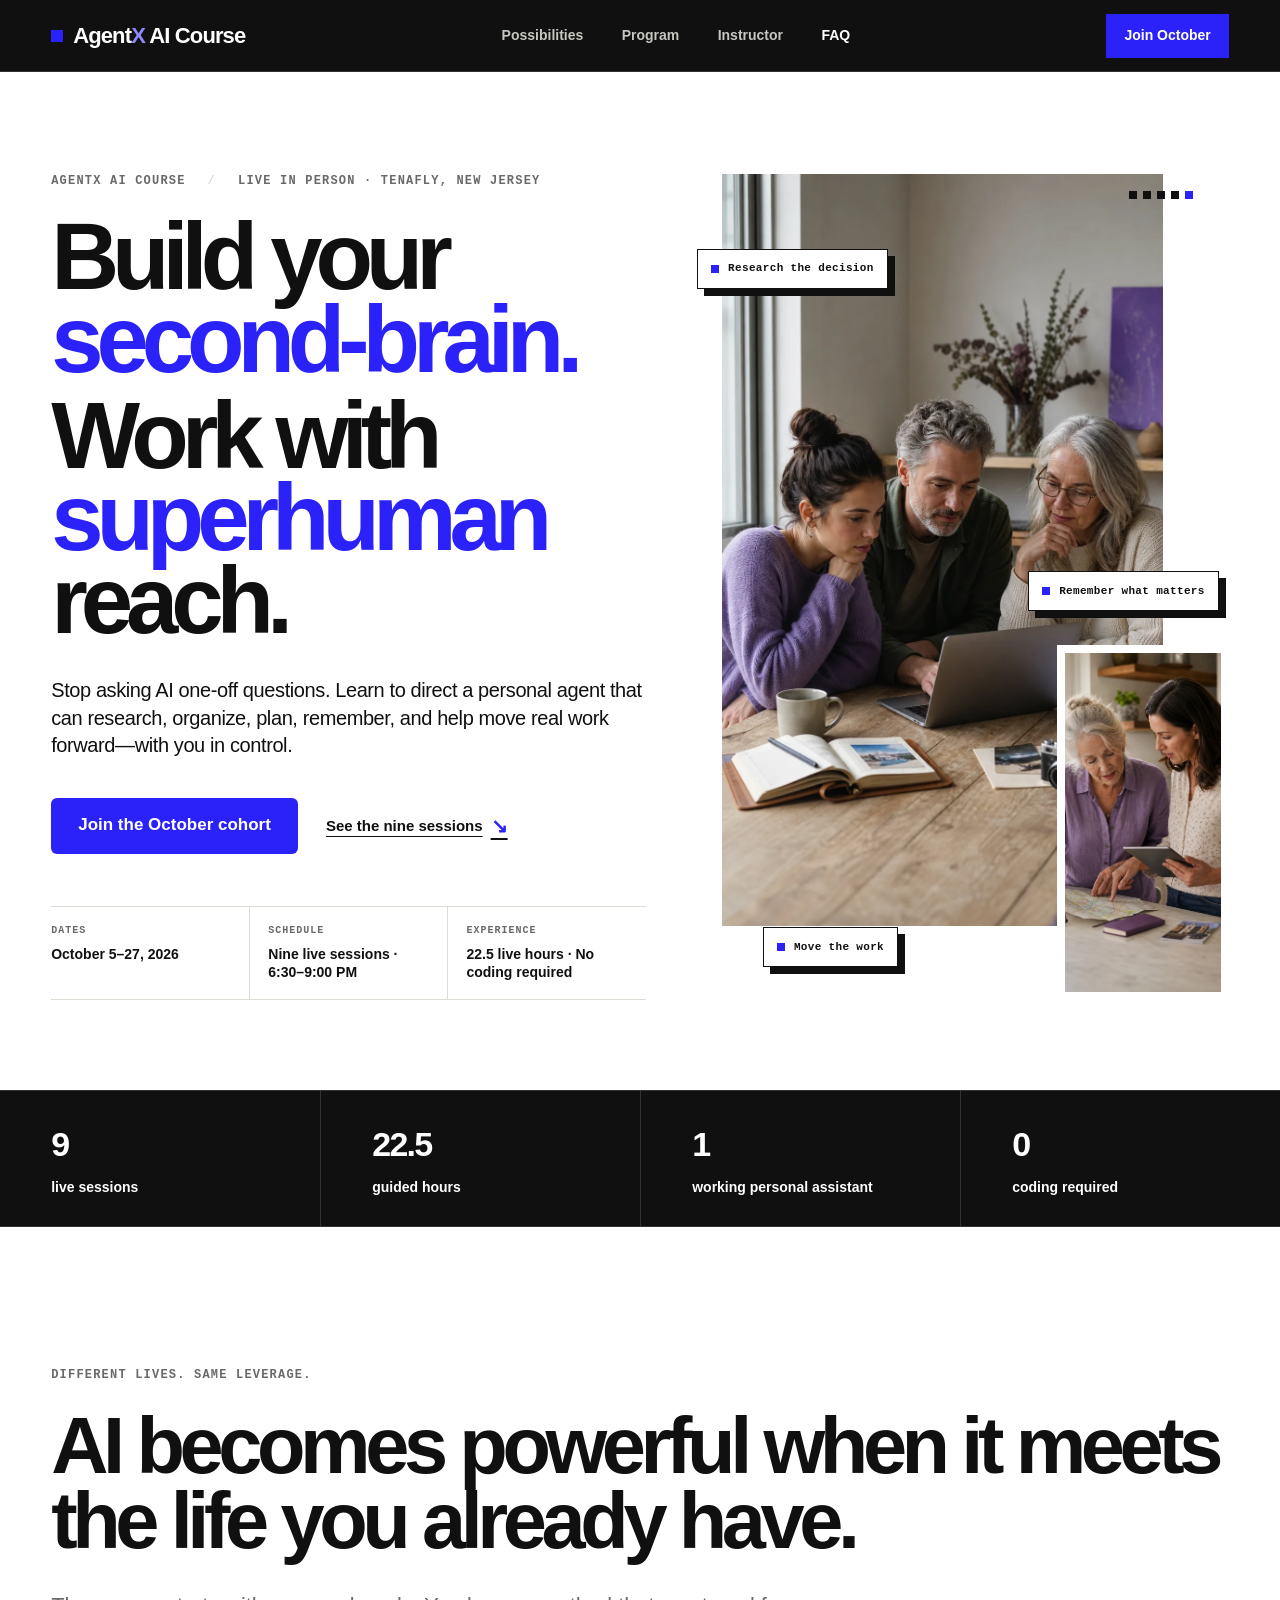
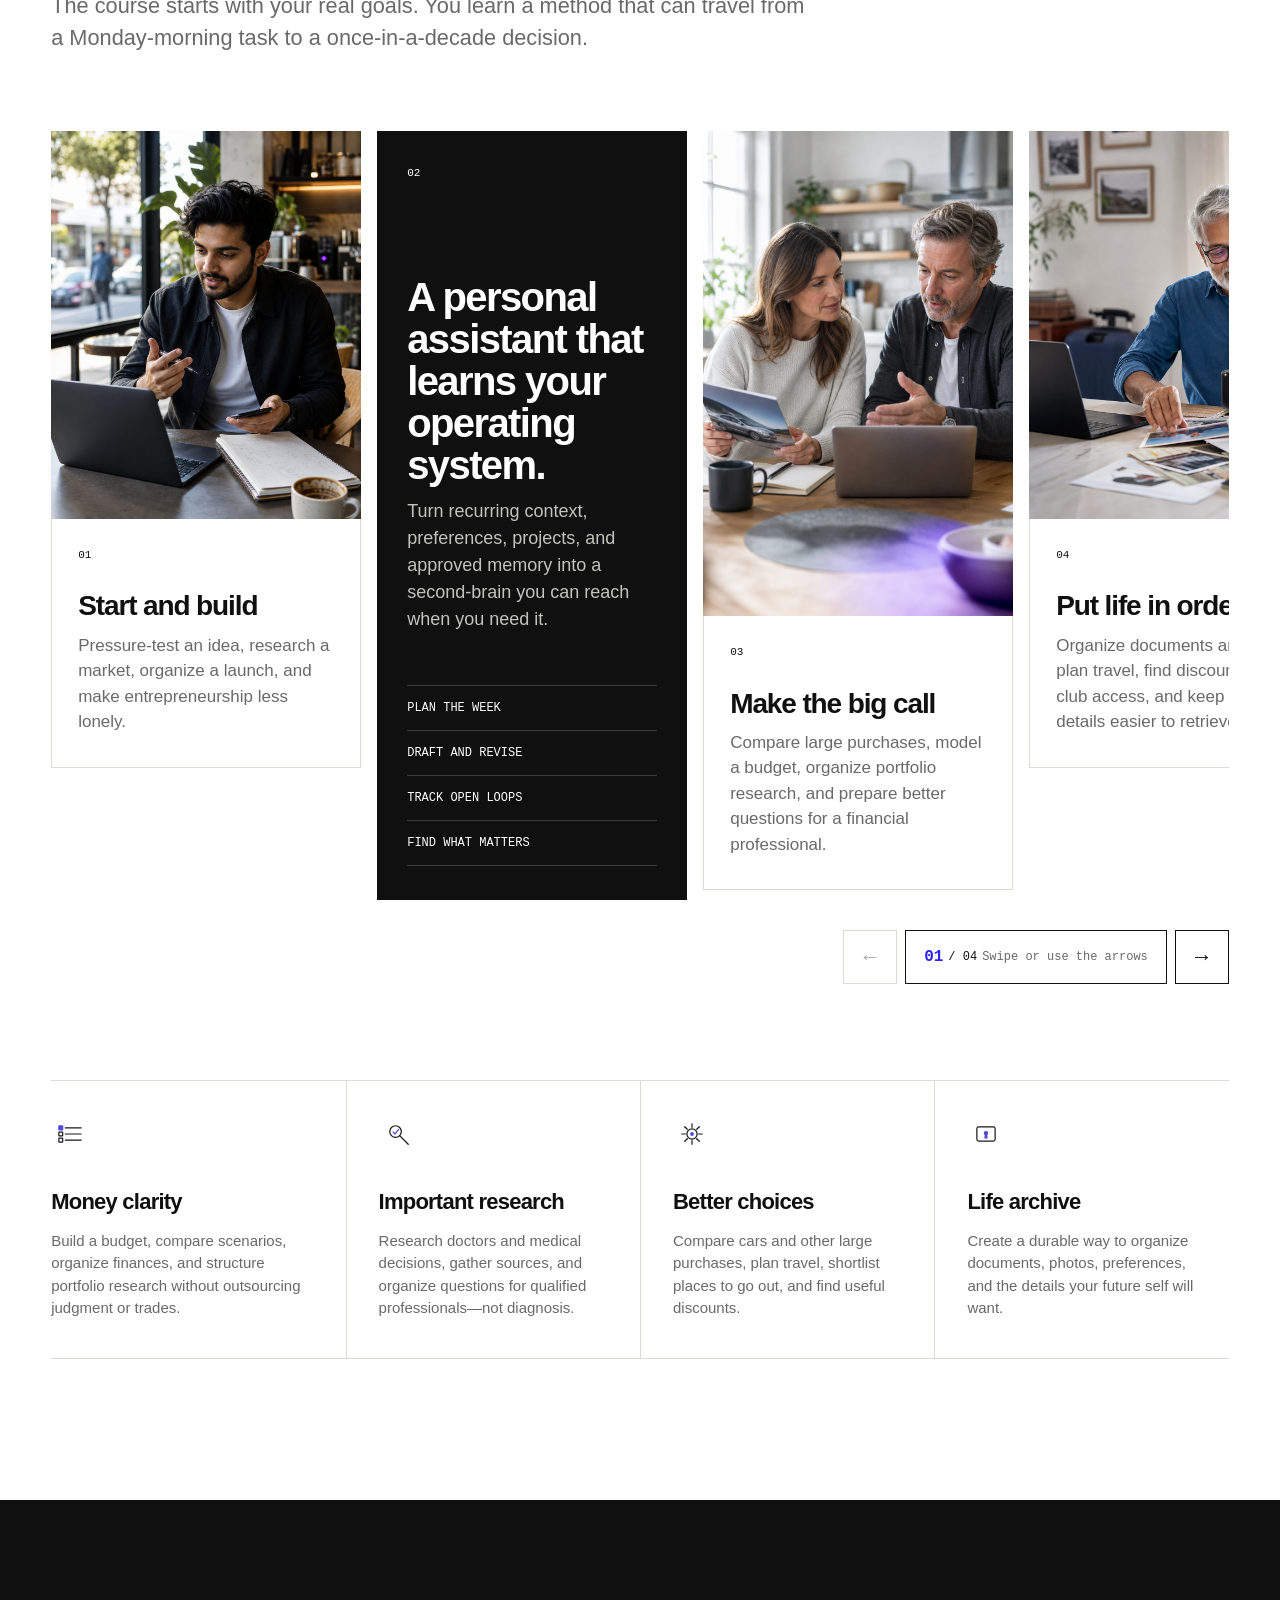
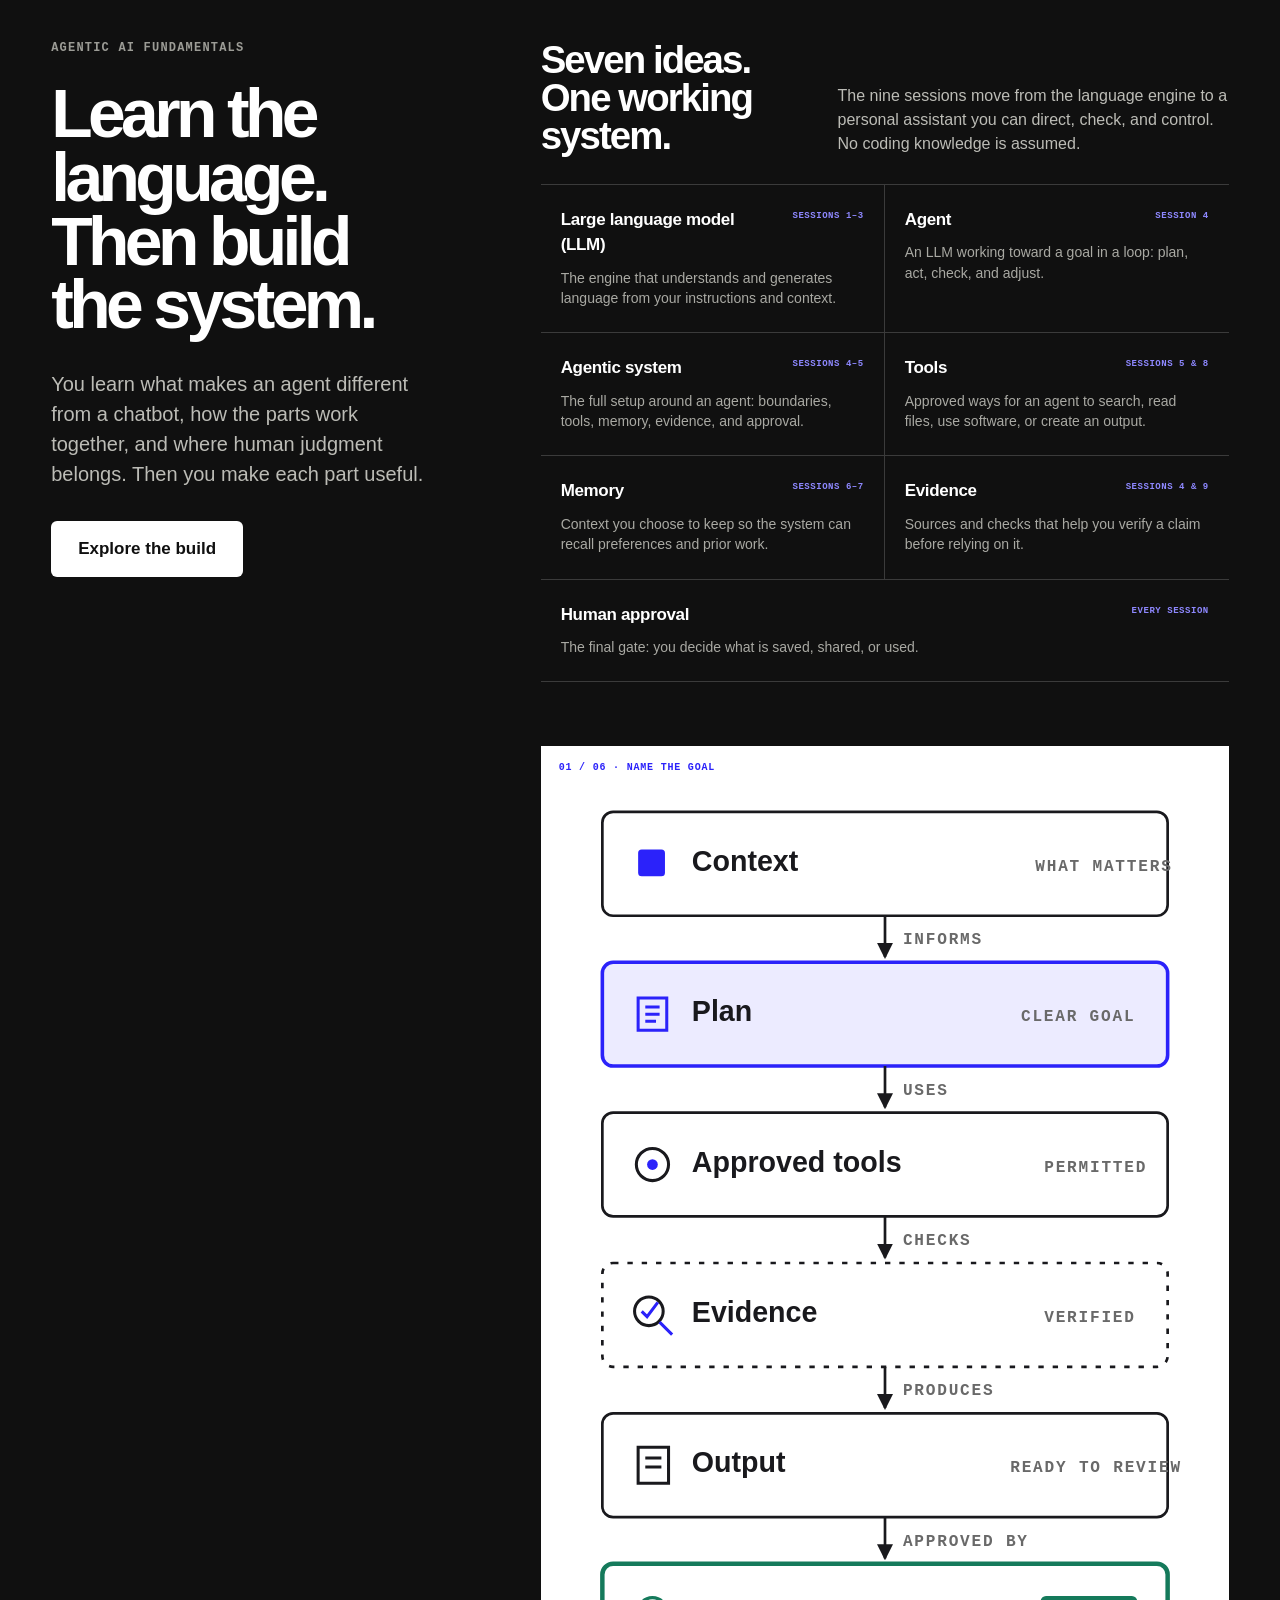
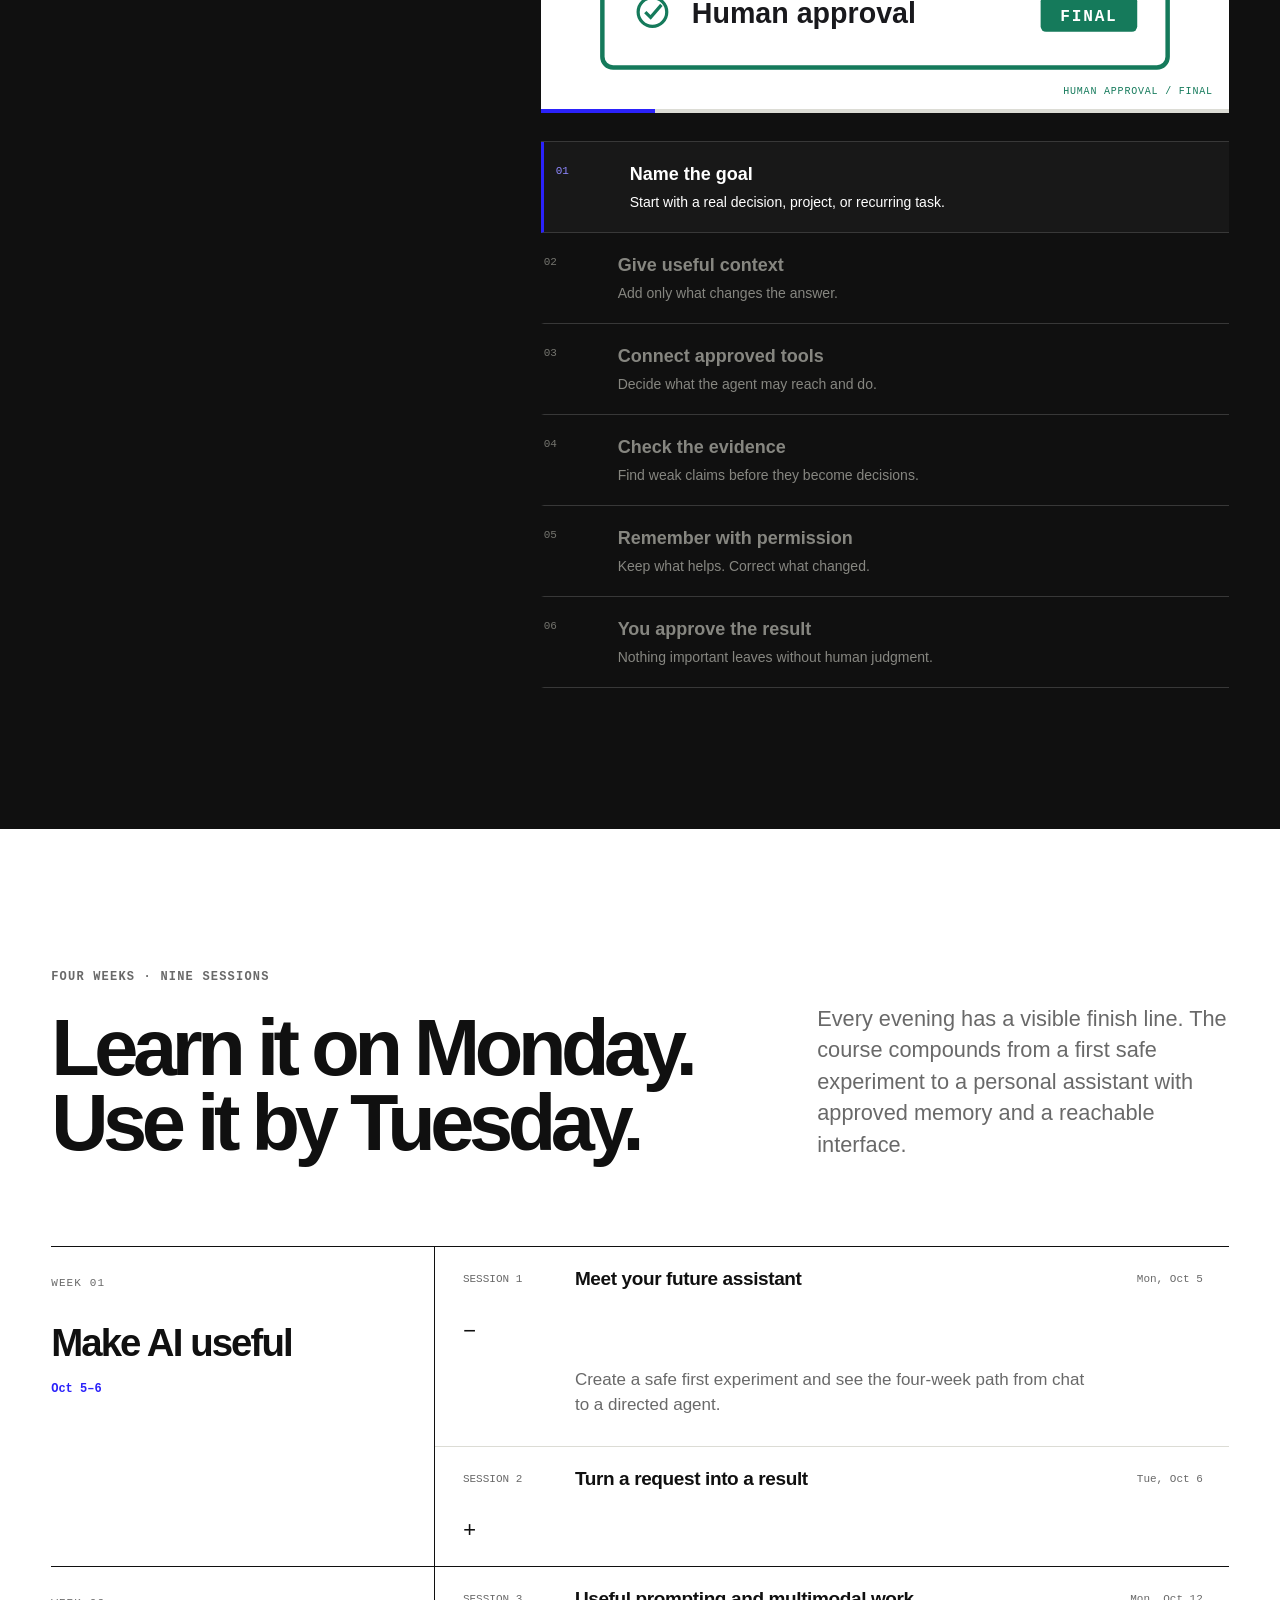
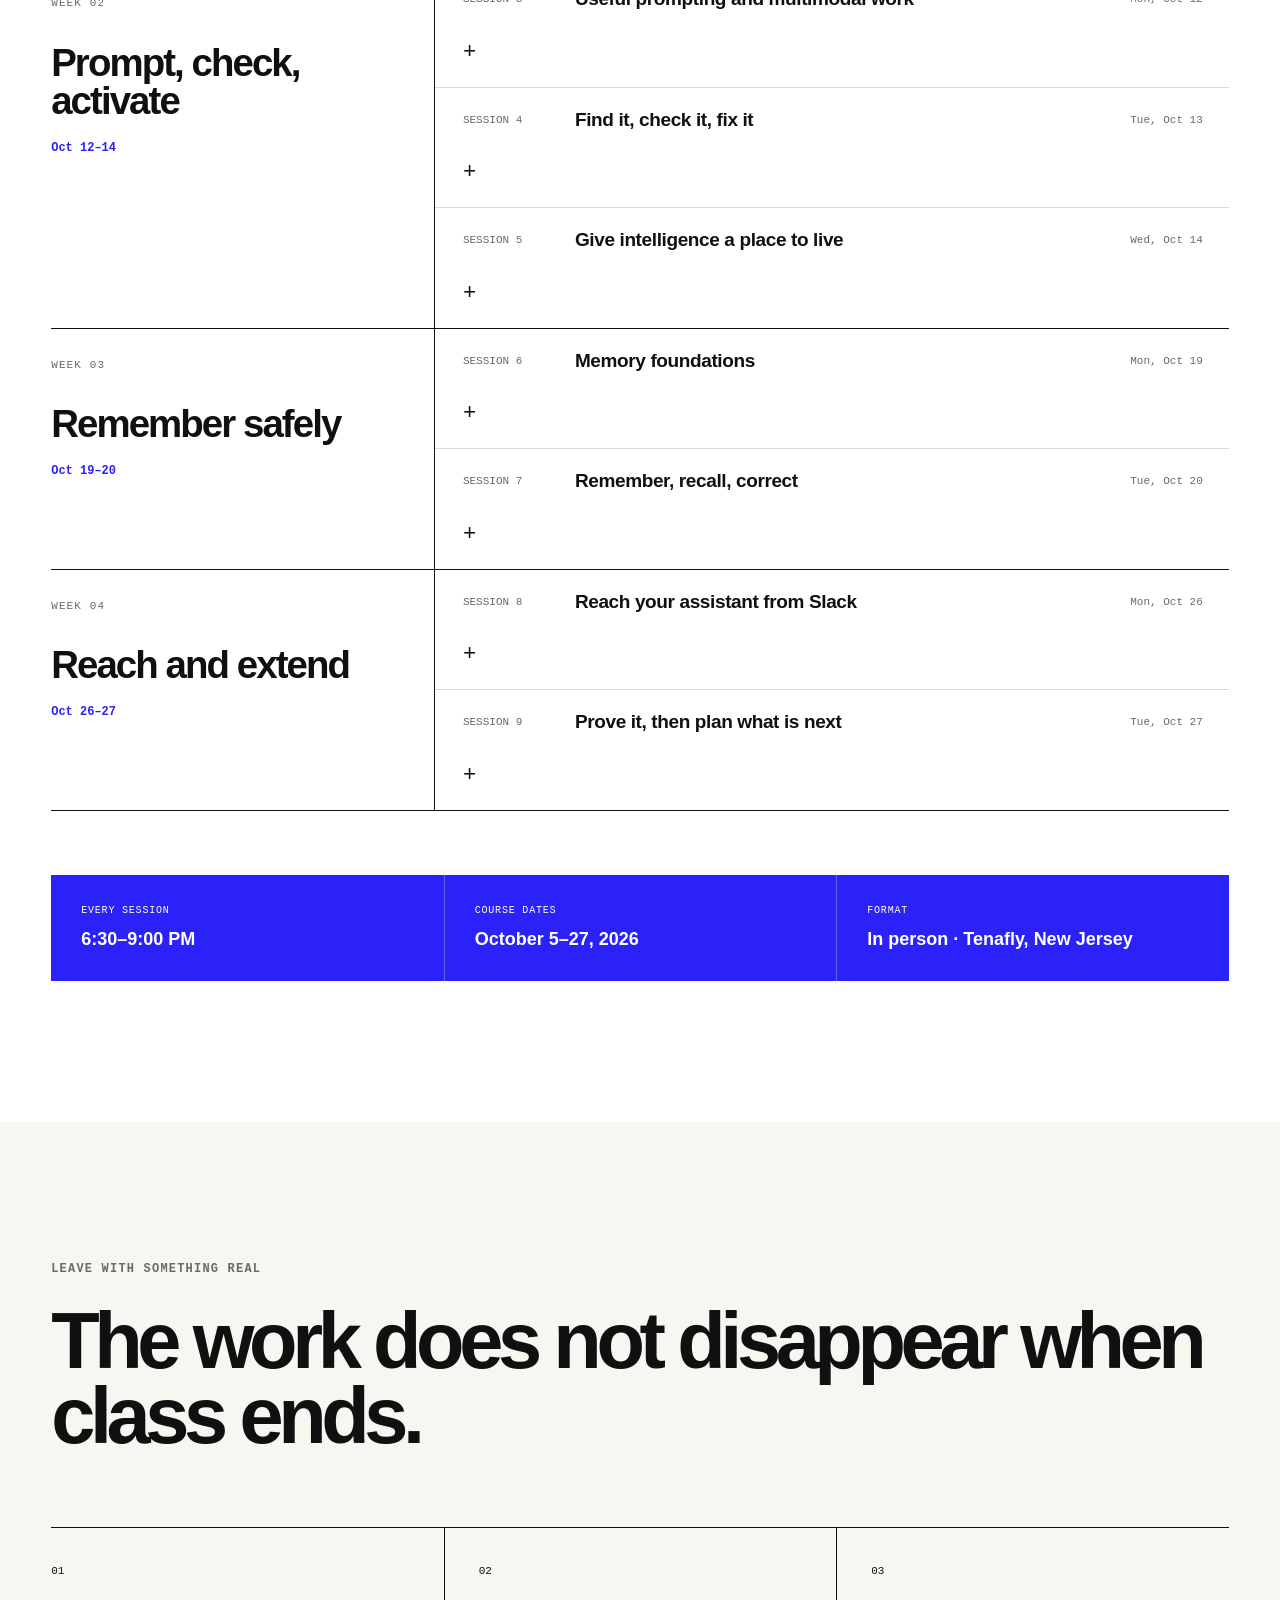
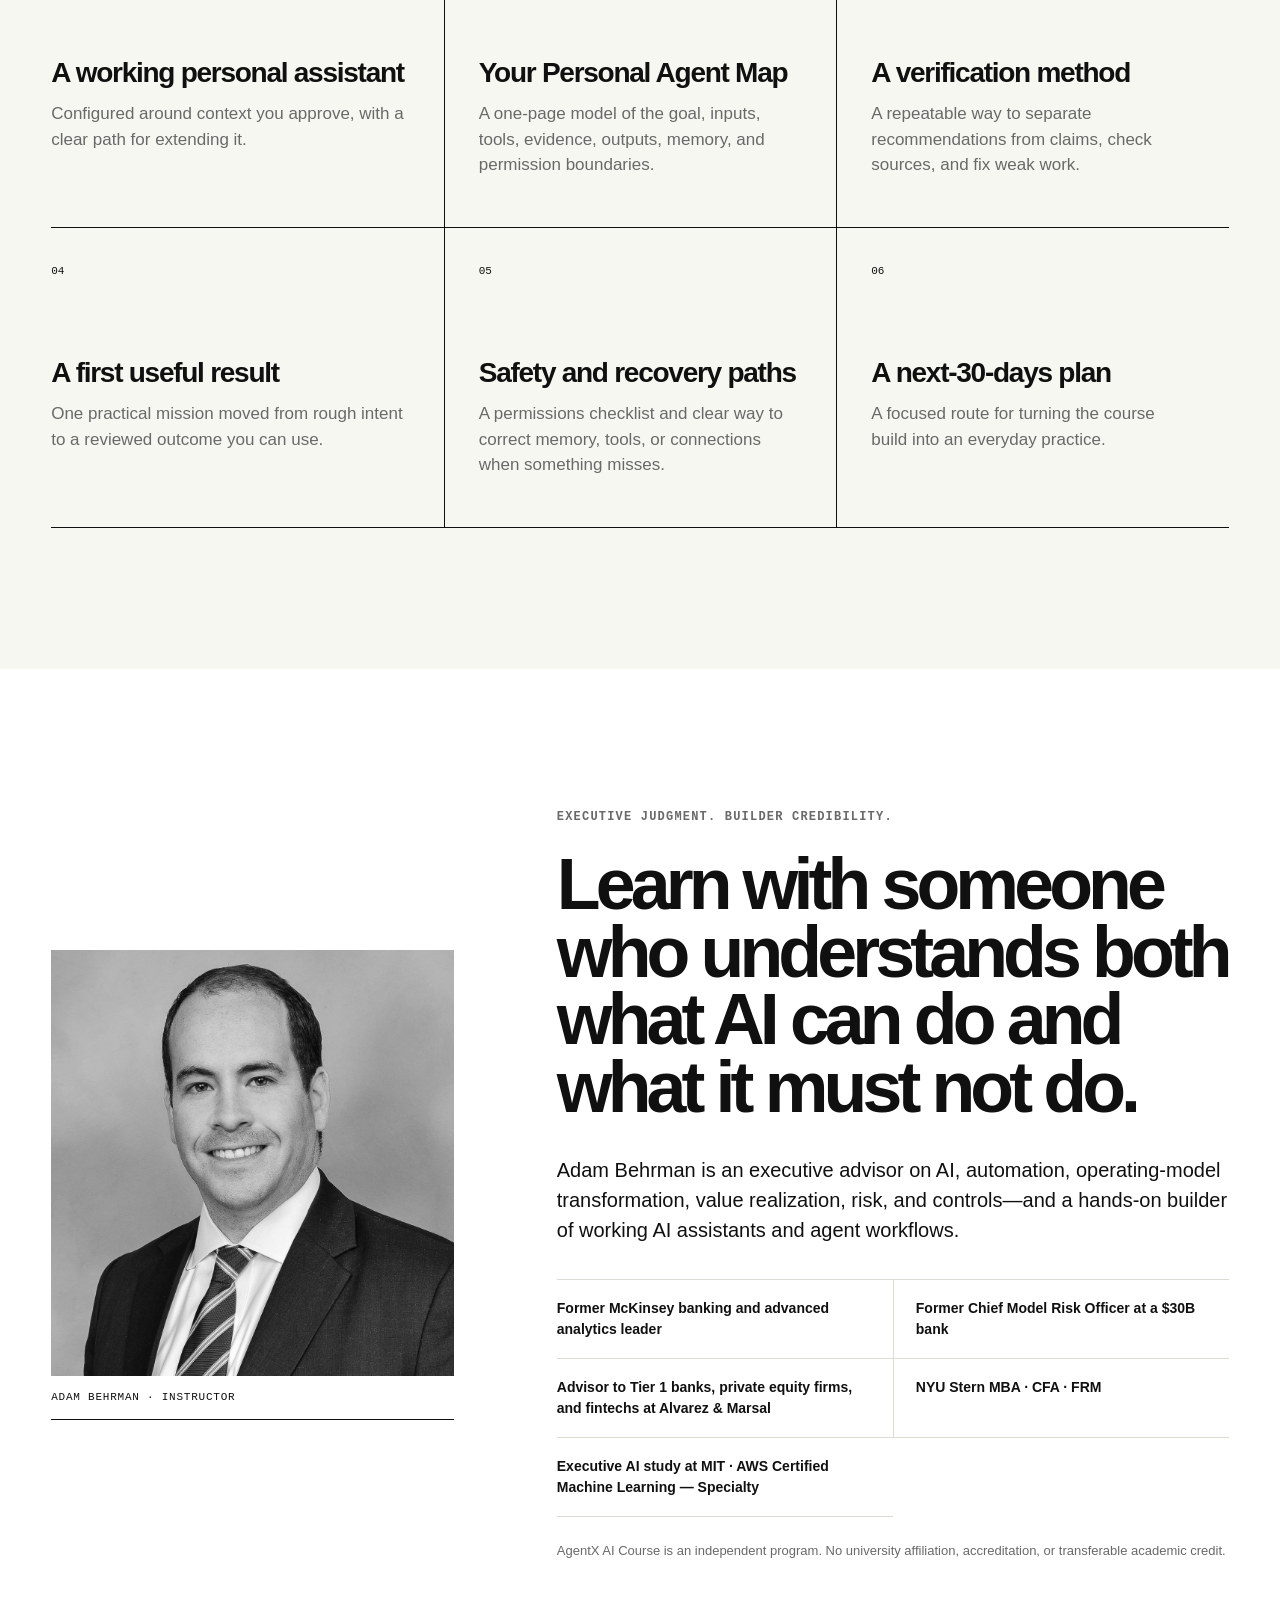
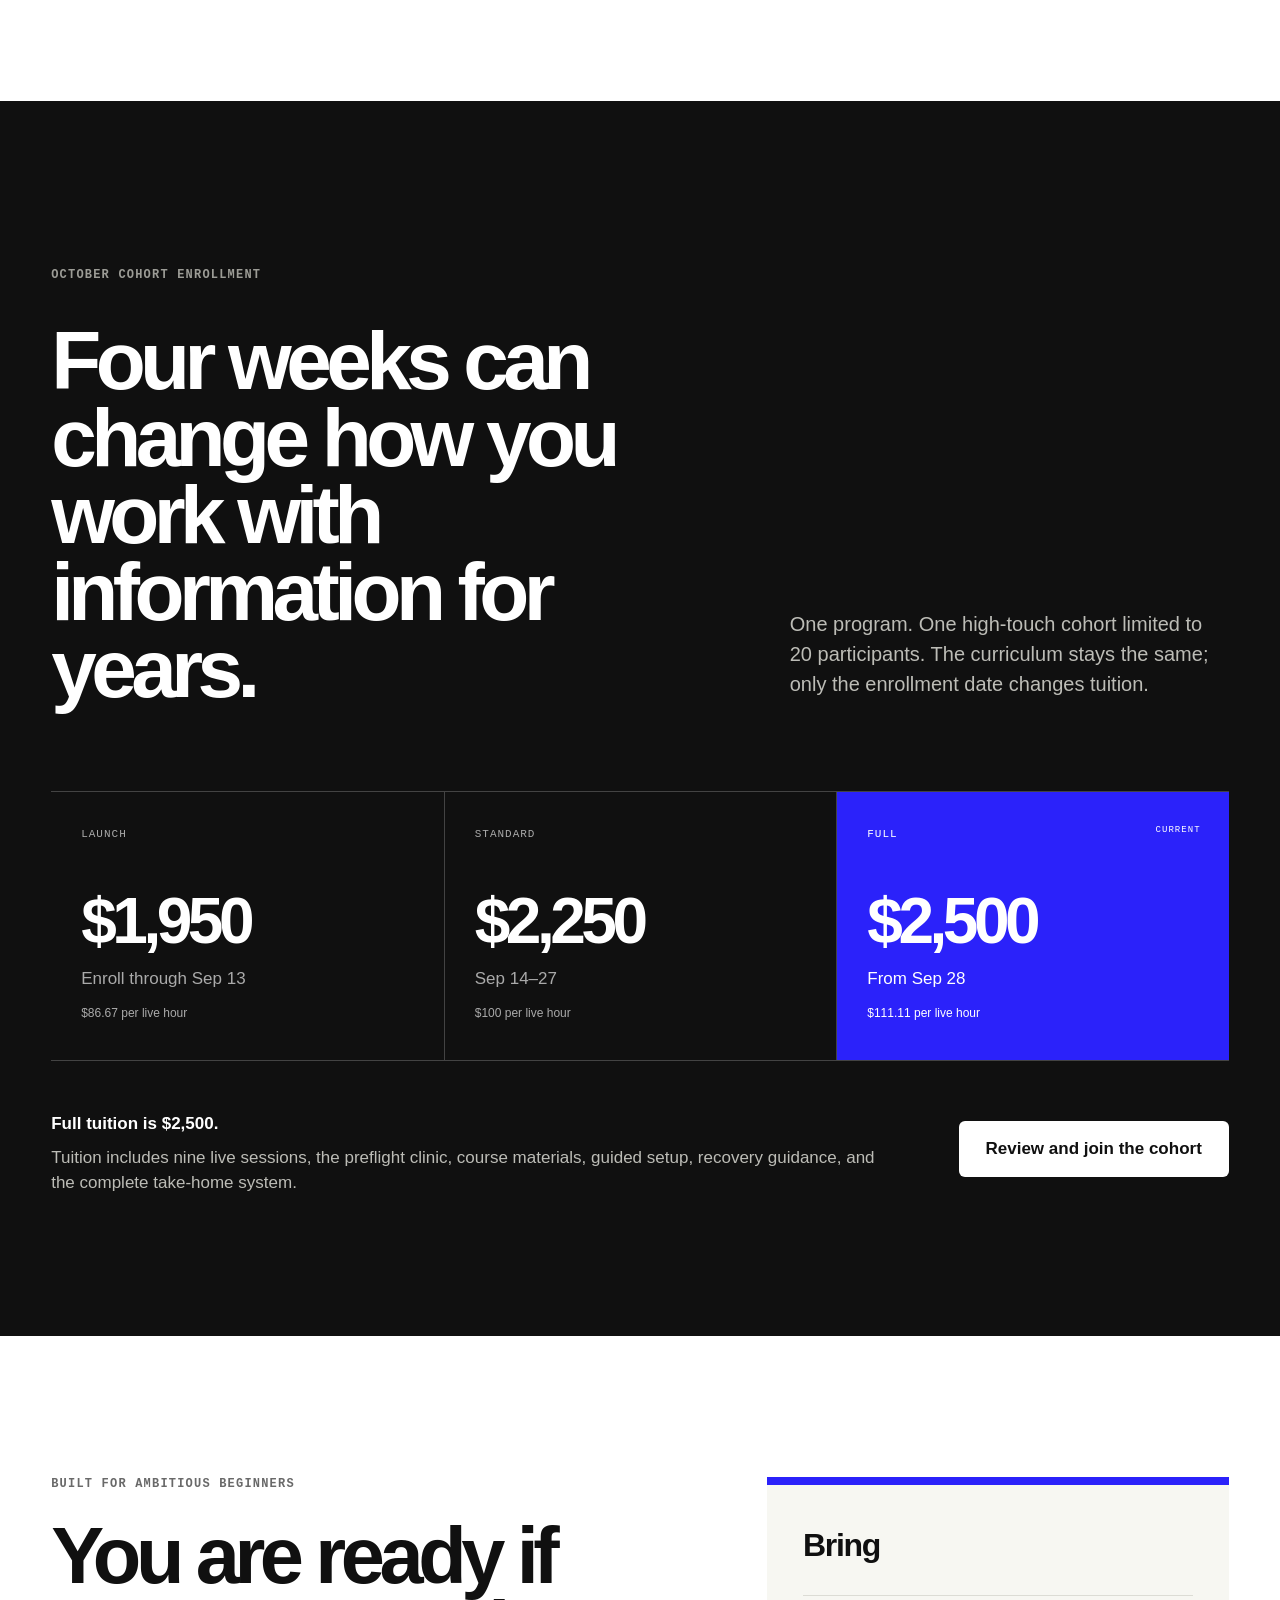
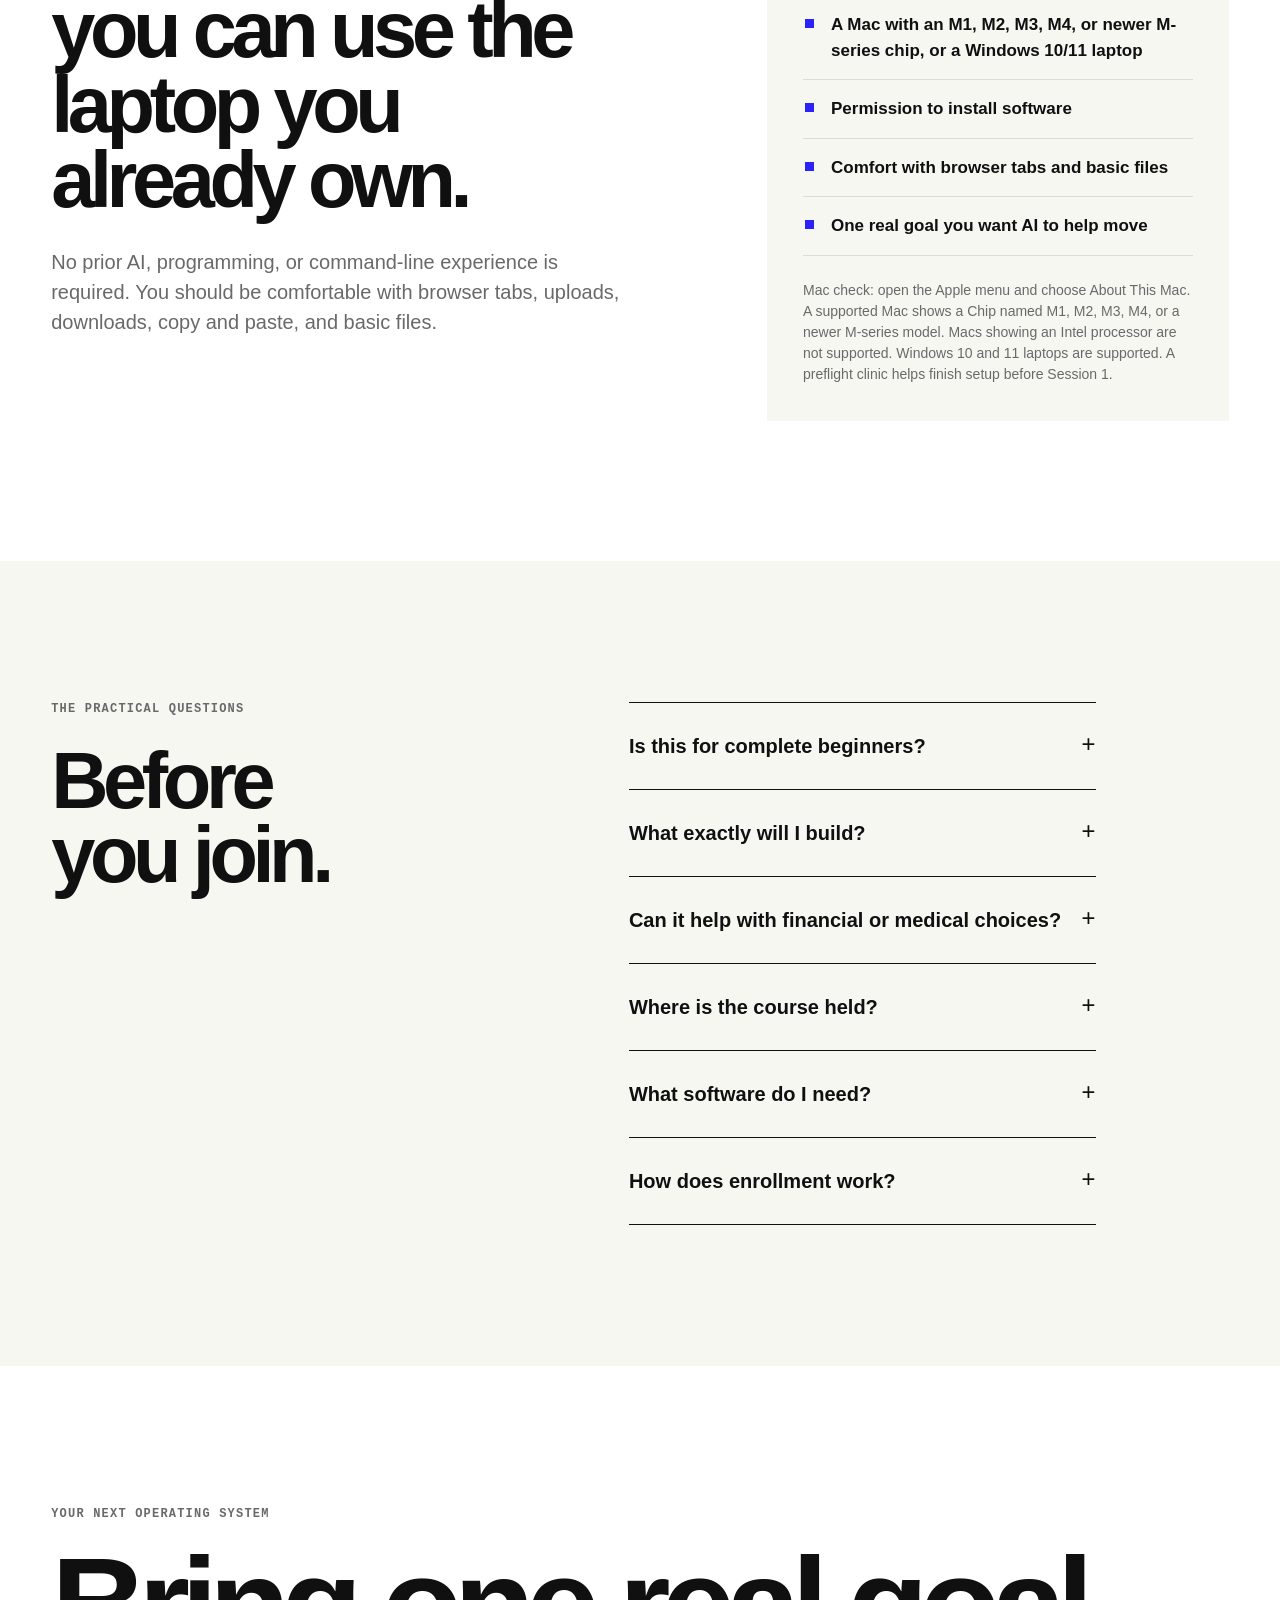
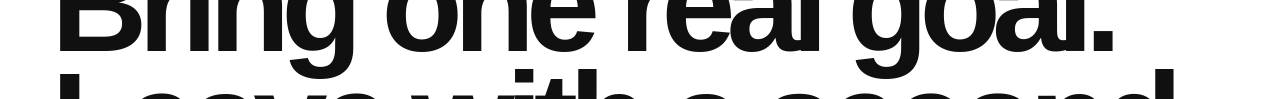
==== commit 8f5f8bd8: "Specify Alvarez and Marsal advisory experience" ====
--- a/index.html
+++ b/index.html
@@ -55,7 +55,7 @@
       "instructor": {
         "@type": "Person",
         "name": "Adam Behrman",
-        "description": "Executive advisor on AI and automation; former McKinsey banking and advanced analytics leader; former Chief Model Risk Officer at a $30B bank; hands-on builder of AI assistants and agent workflows."
+        "description": "Executive advisor on AI and automation at Alvarez & Marsal, serving Tier 1 banks, private equity firms, and fintechs; former McKinsey banking and advanced analytics leader; former Chief Model Risk Officer at a $30B bank; hands-on builder of AI assistants and agent workflows."
       },
       "offers": [
         {"@type": "Offer", "name": "Launch tuition", "price": "1950", "priceCurrency": "USD", "priceValidUntil": "2026-09-13", "url": "https://agentxaicourse.com/register/"},
@@ -288,7 +288,7 @@
         <ul class="credential-list">
           <li>Former McKinsey banking and advanced analytics leader</li>
           <li>Former Chief Model Risk Officer at a $30B bank</li>
-          <li>Advisor to major global financial institutions and senior executives</li>
+          <li>Advisor to Tier 1 banks, private equity firms, and fintechs at Alvarez &amp; Marsal</li>
           <li>NYU Stern MBA · CFA · FRM</li>
           <li>Executive AI study at MIT · AWS Certified Machine Learning — Specialty</li>
         </ul>
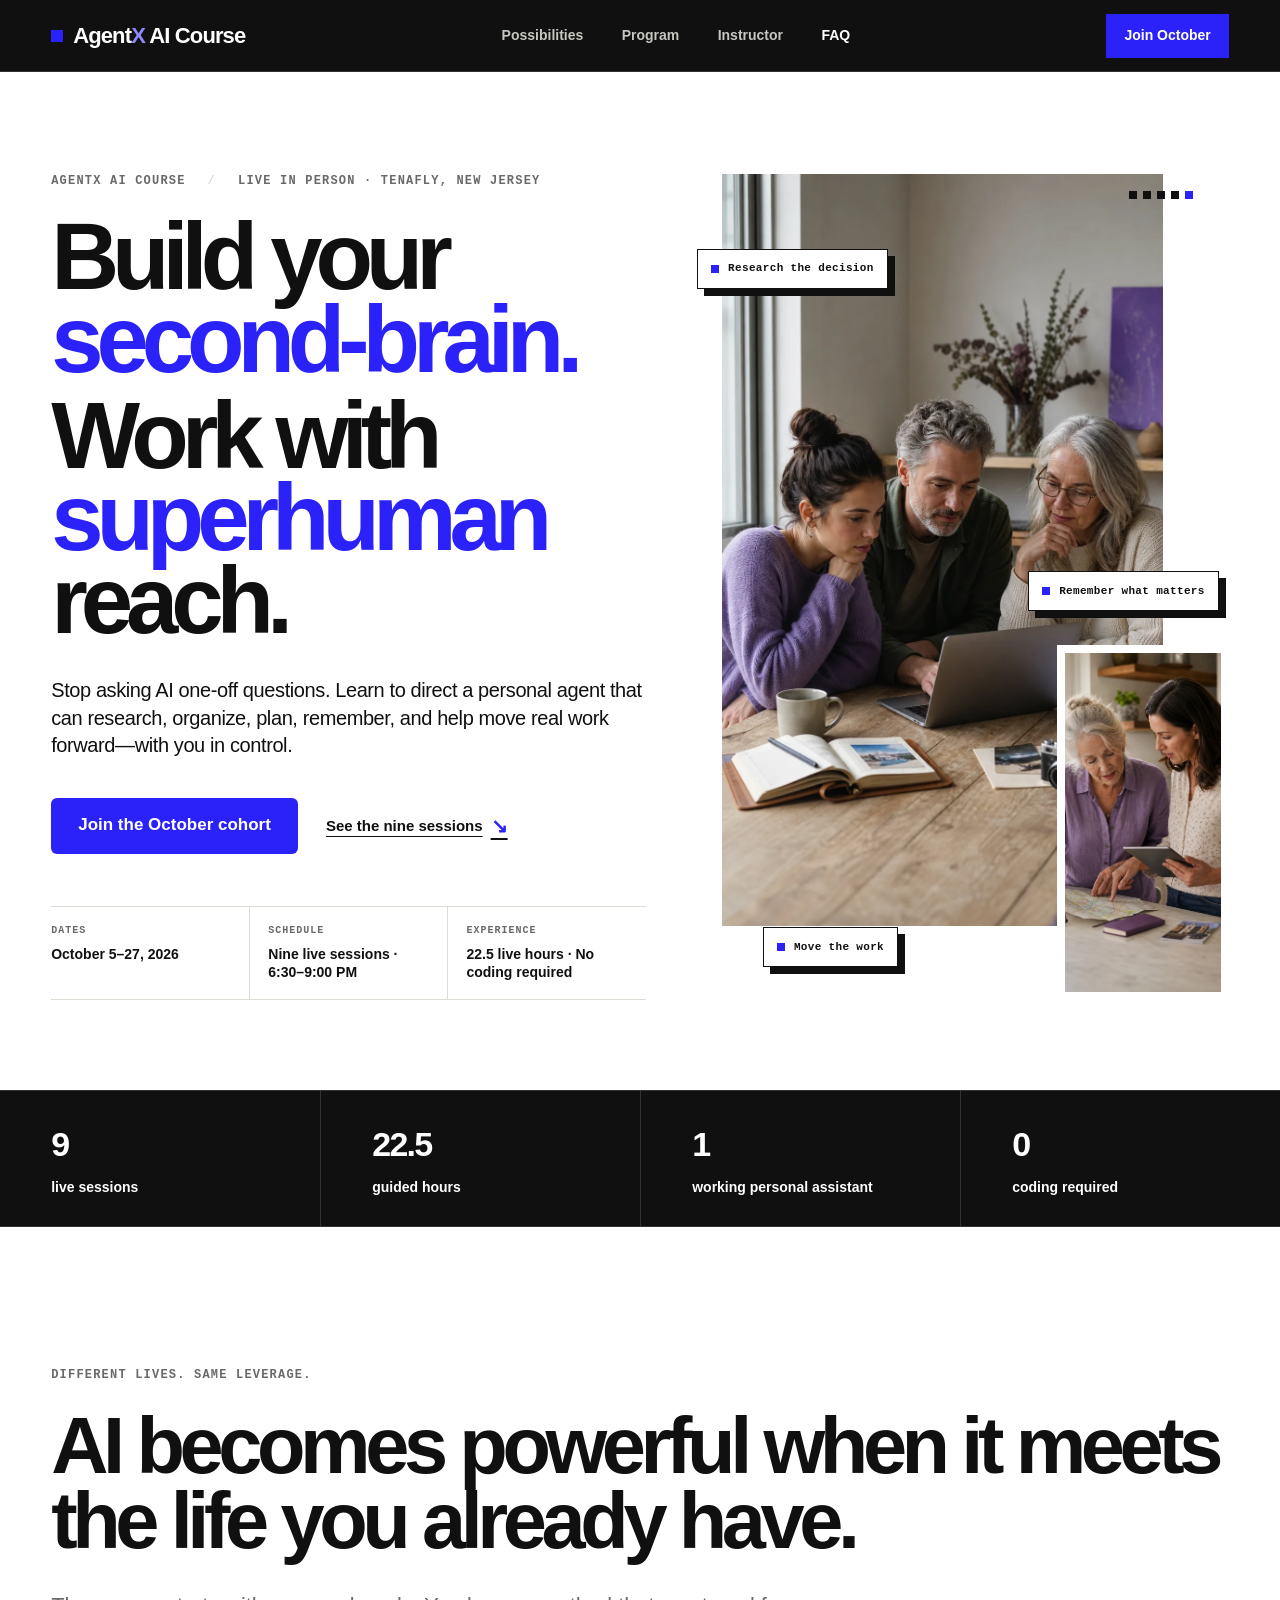
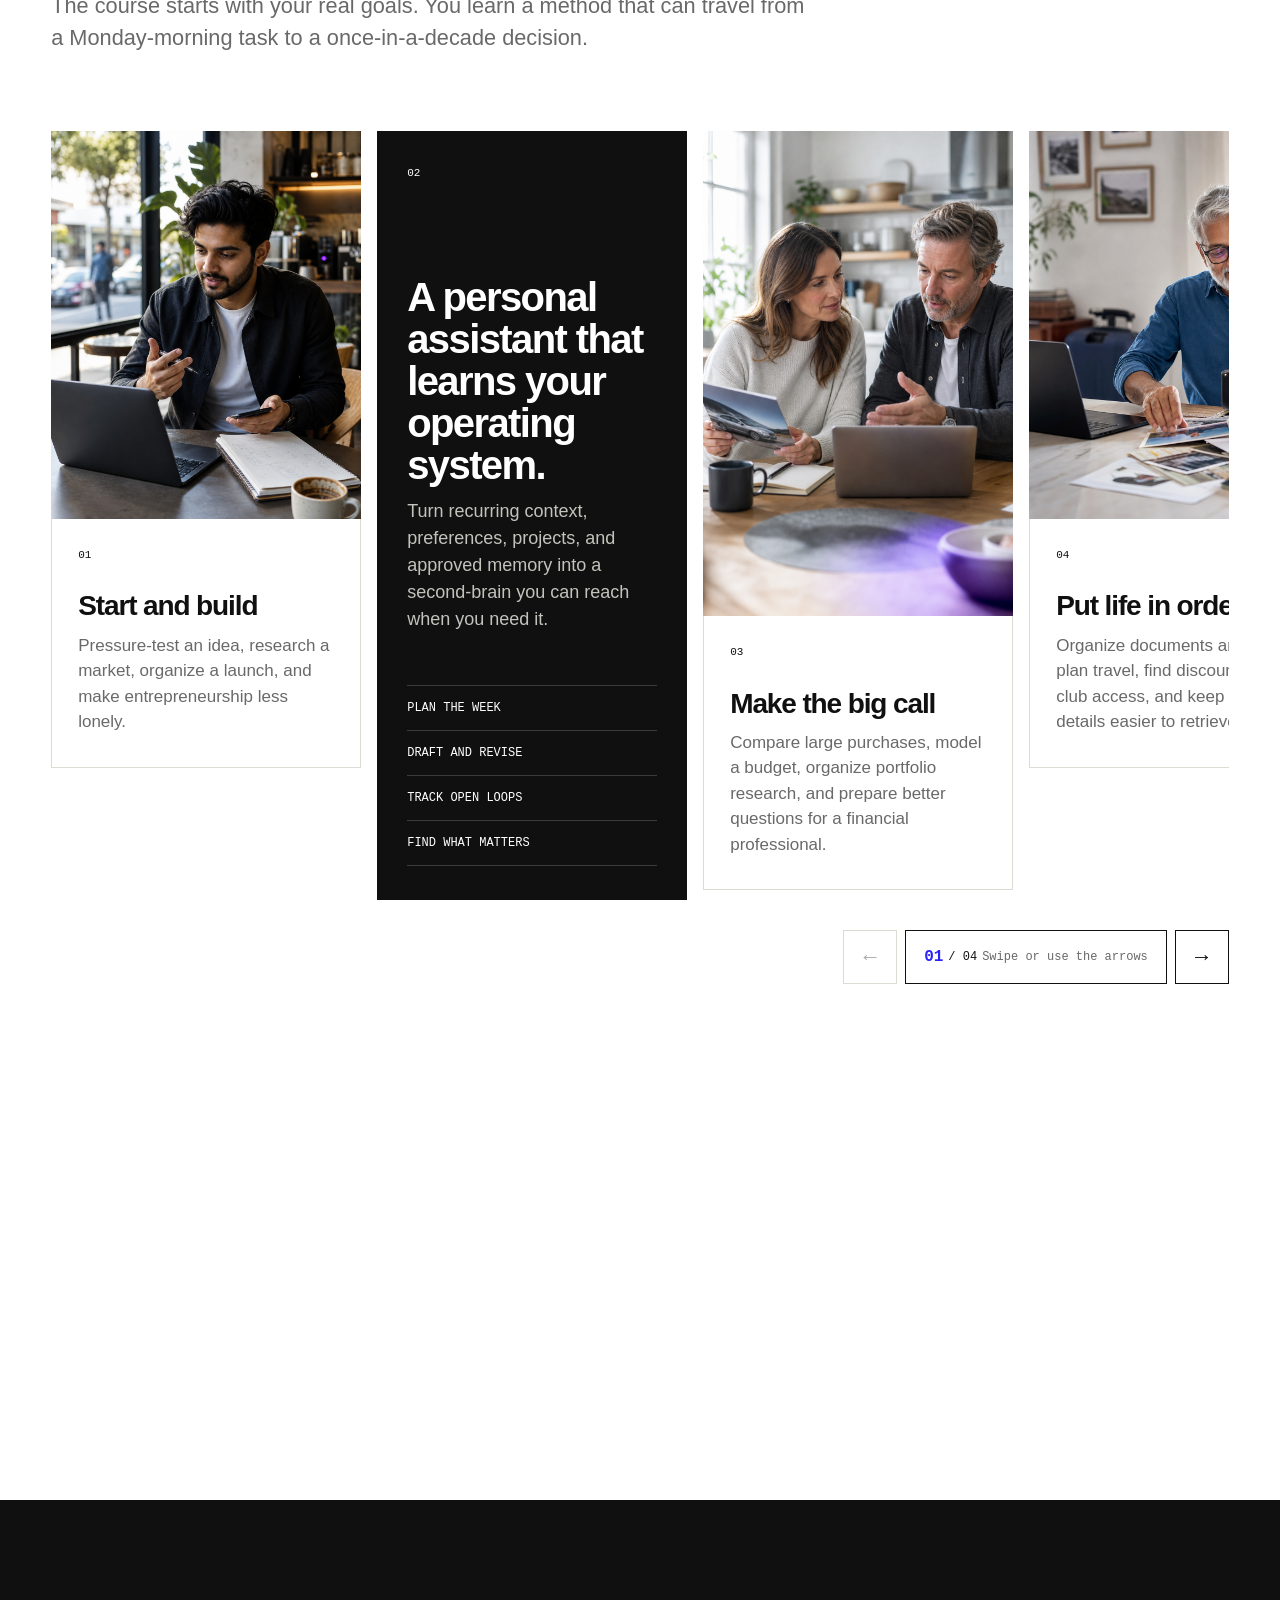
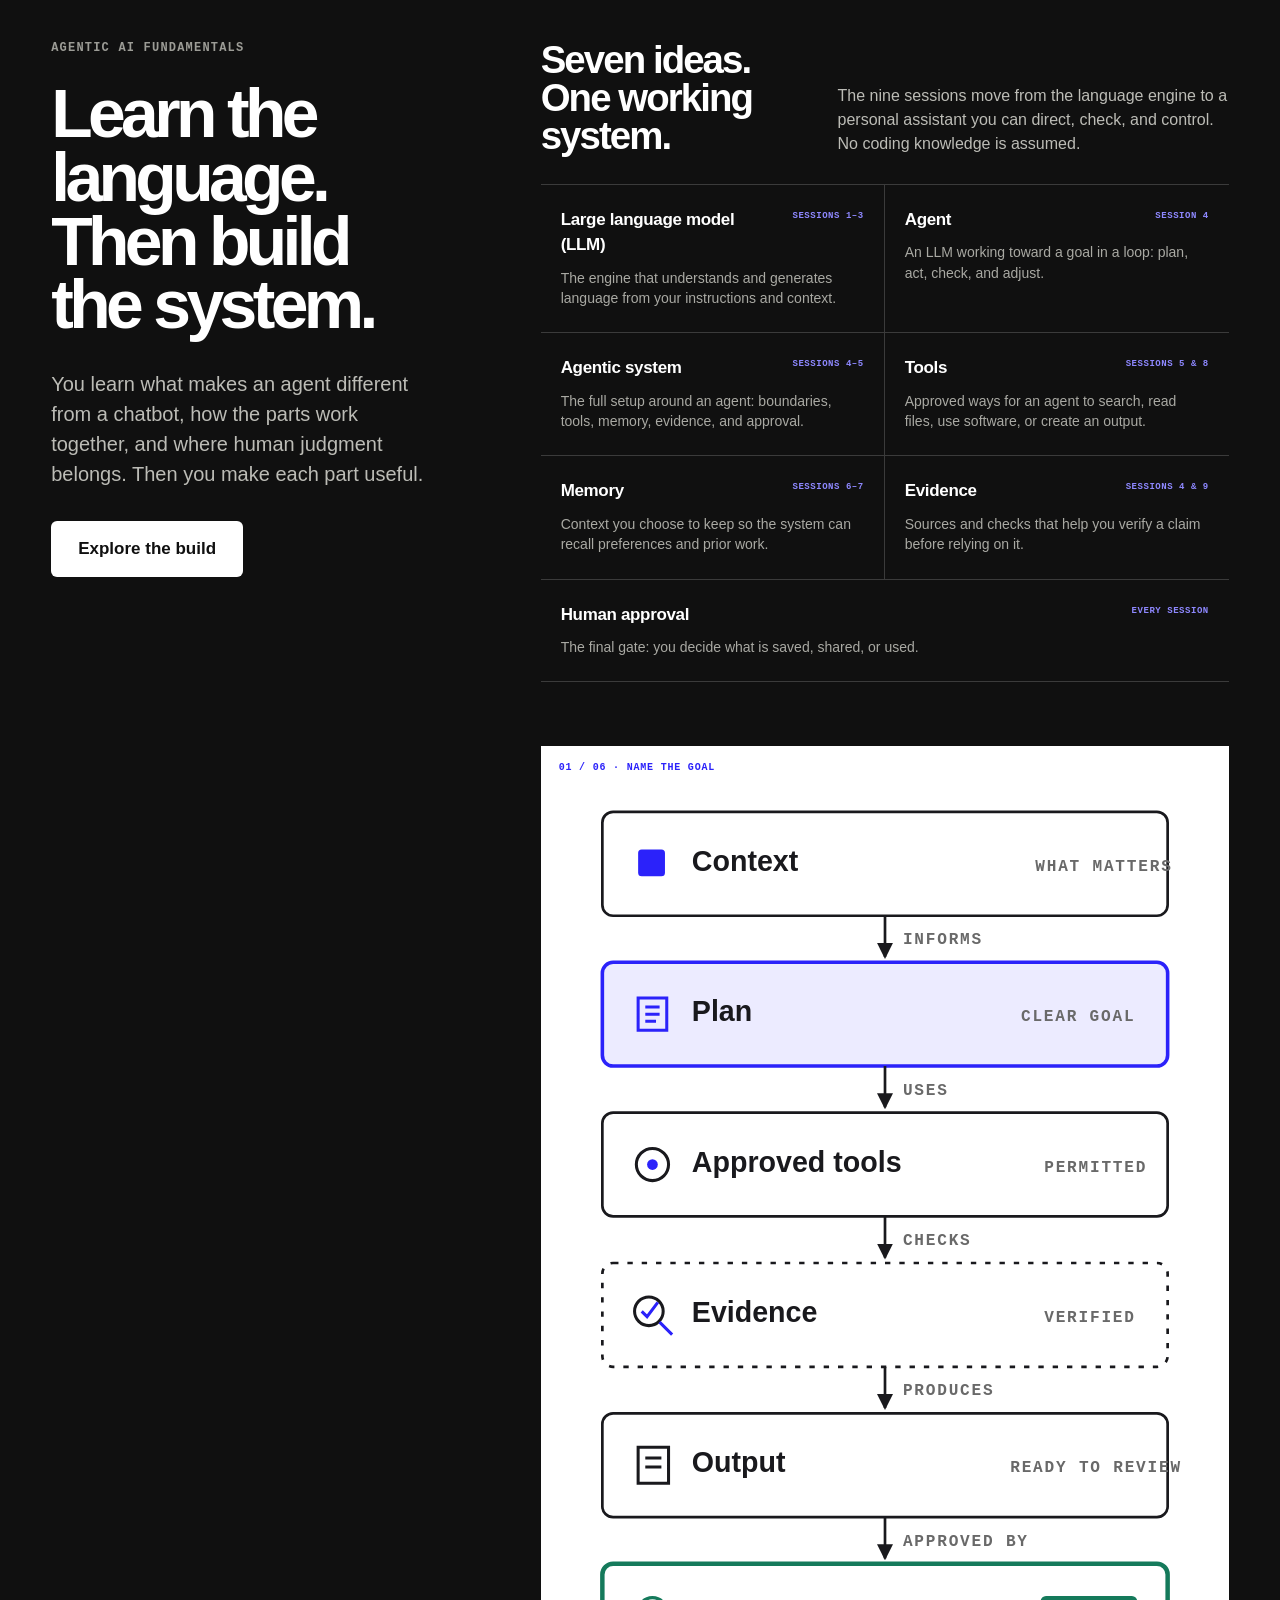
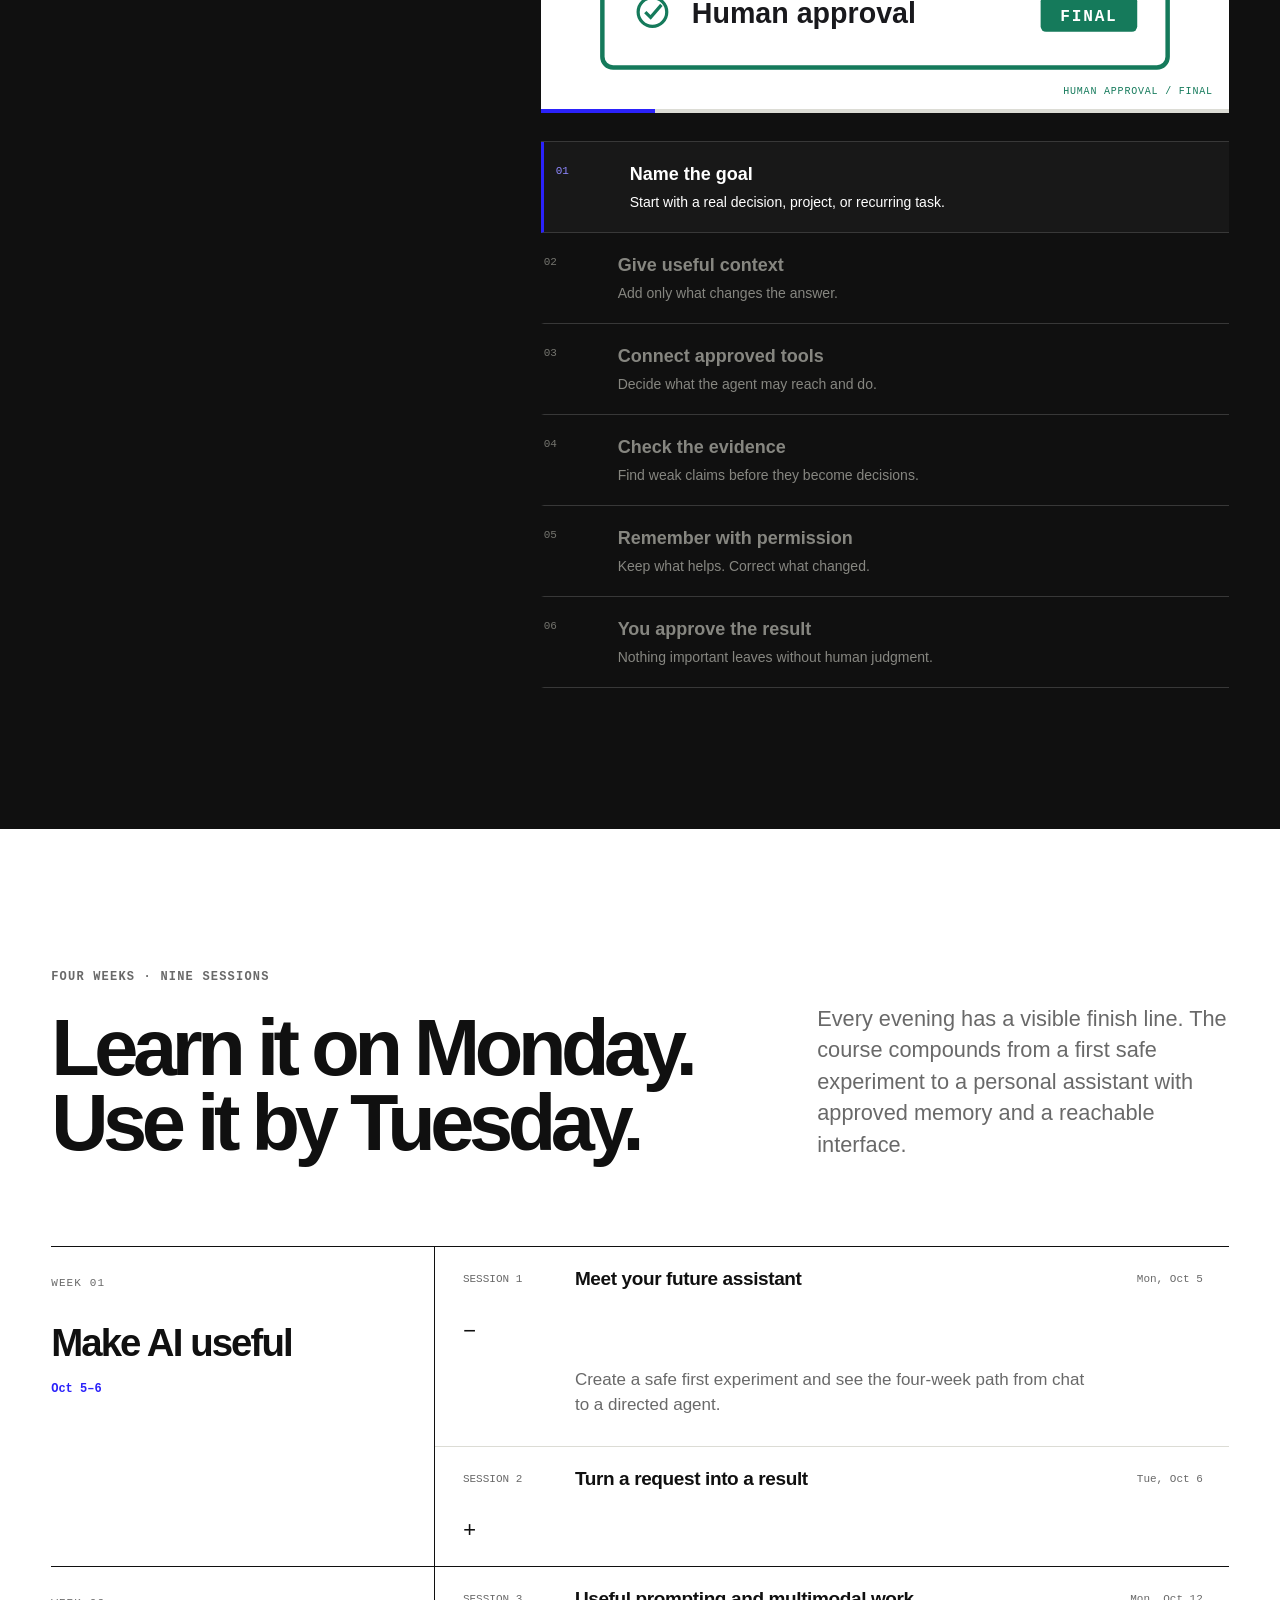
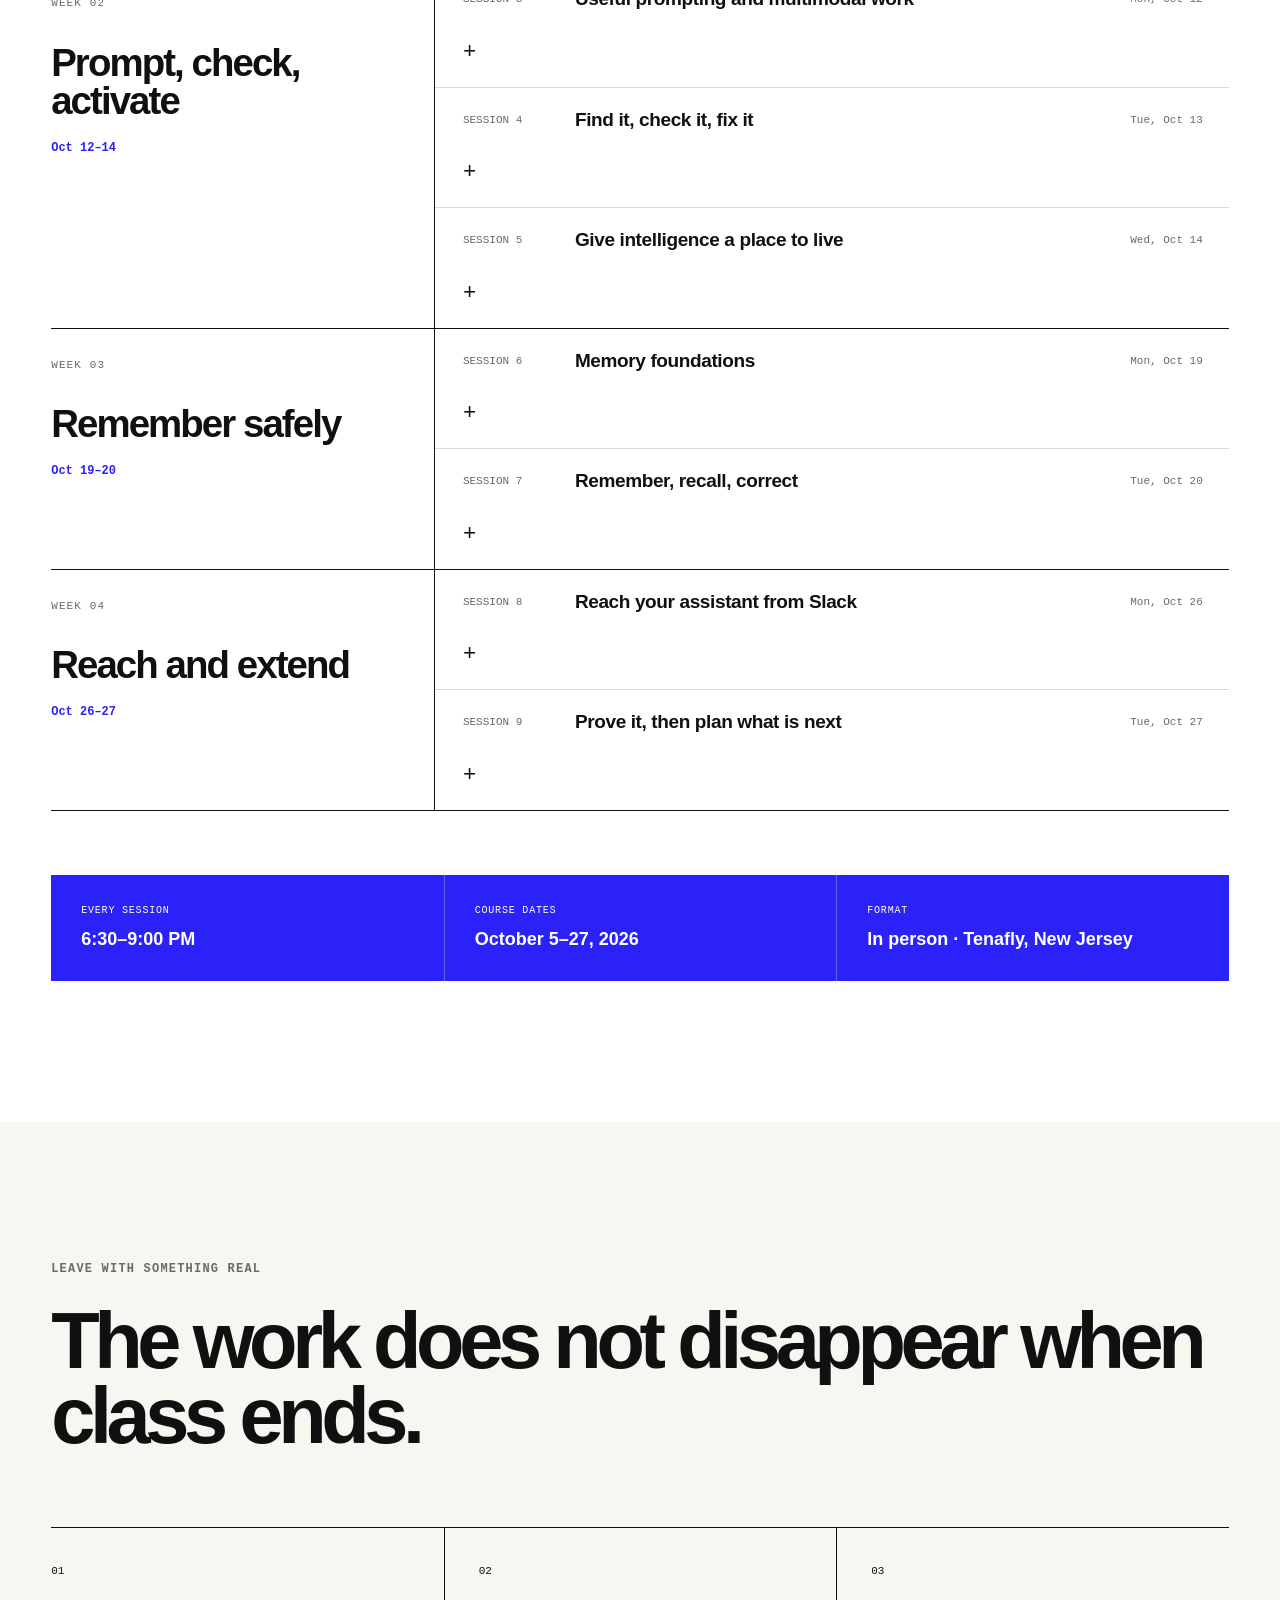
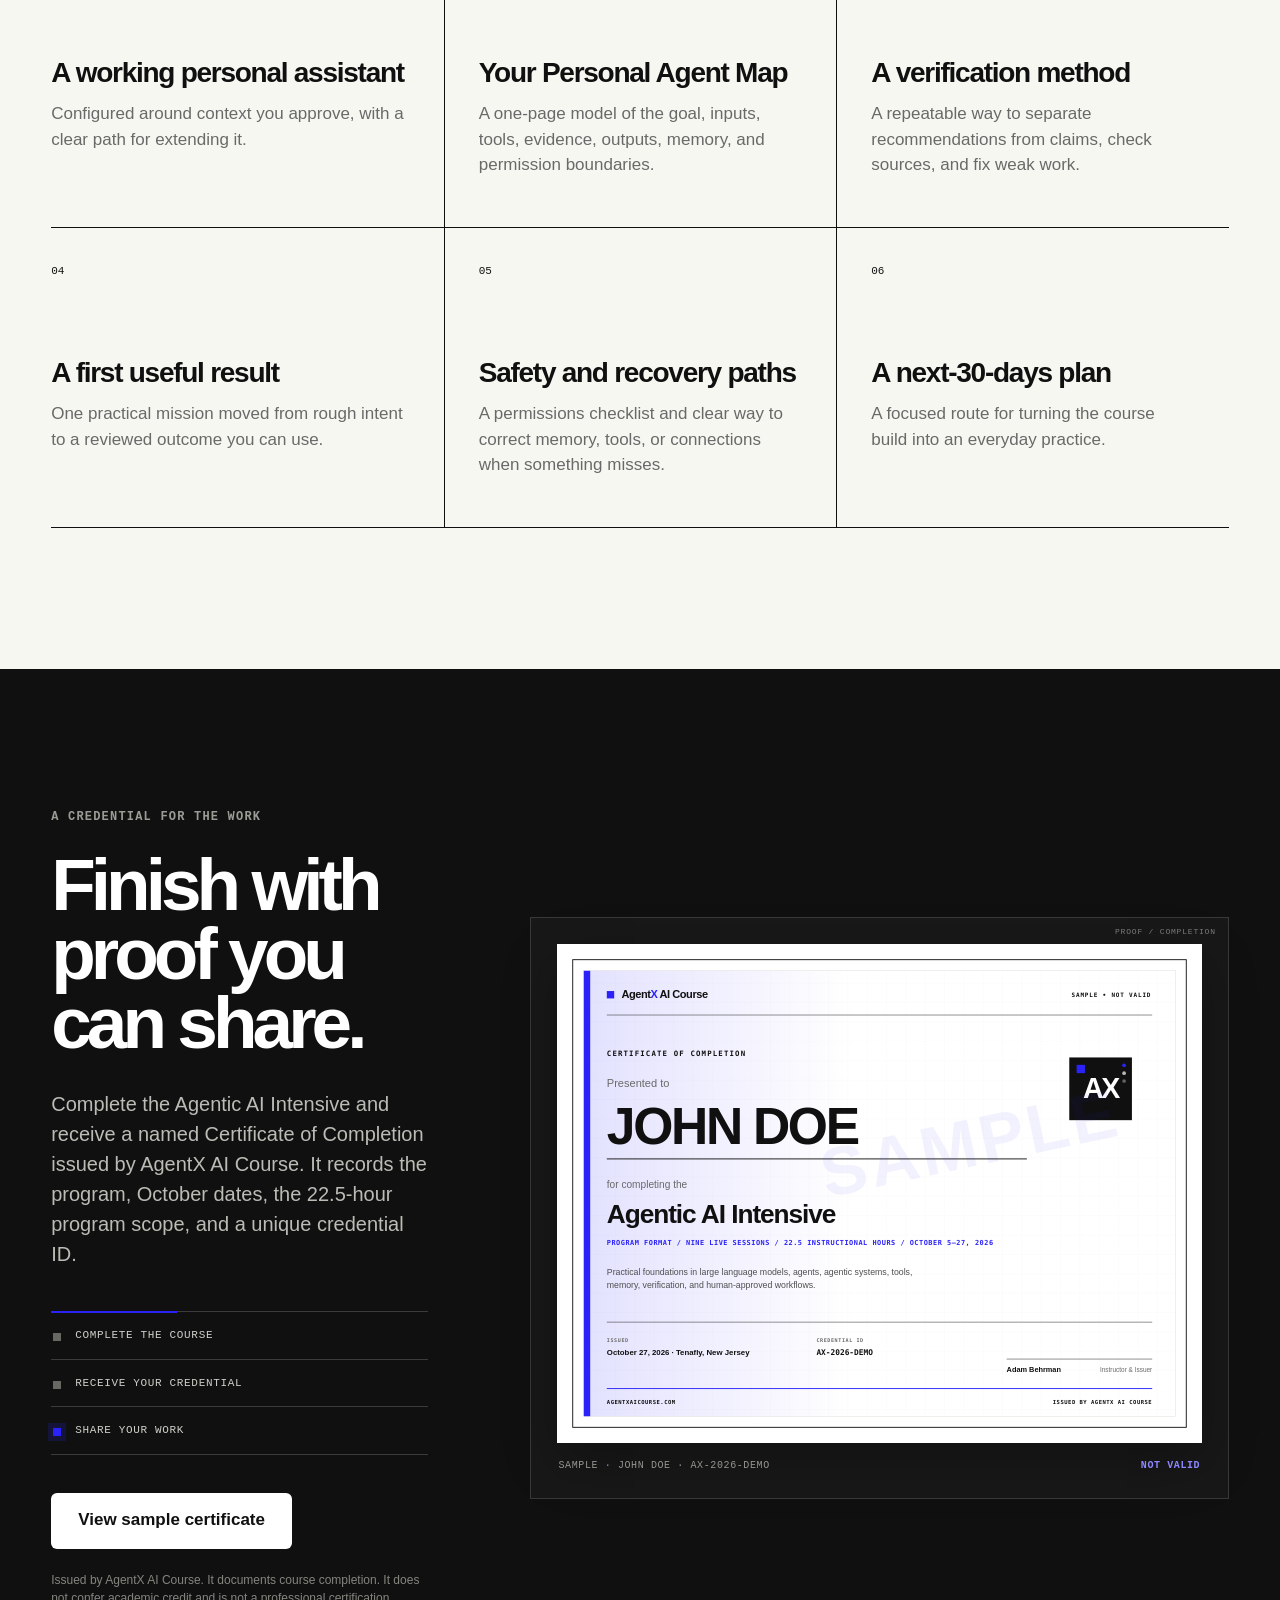
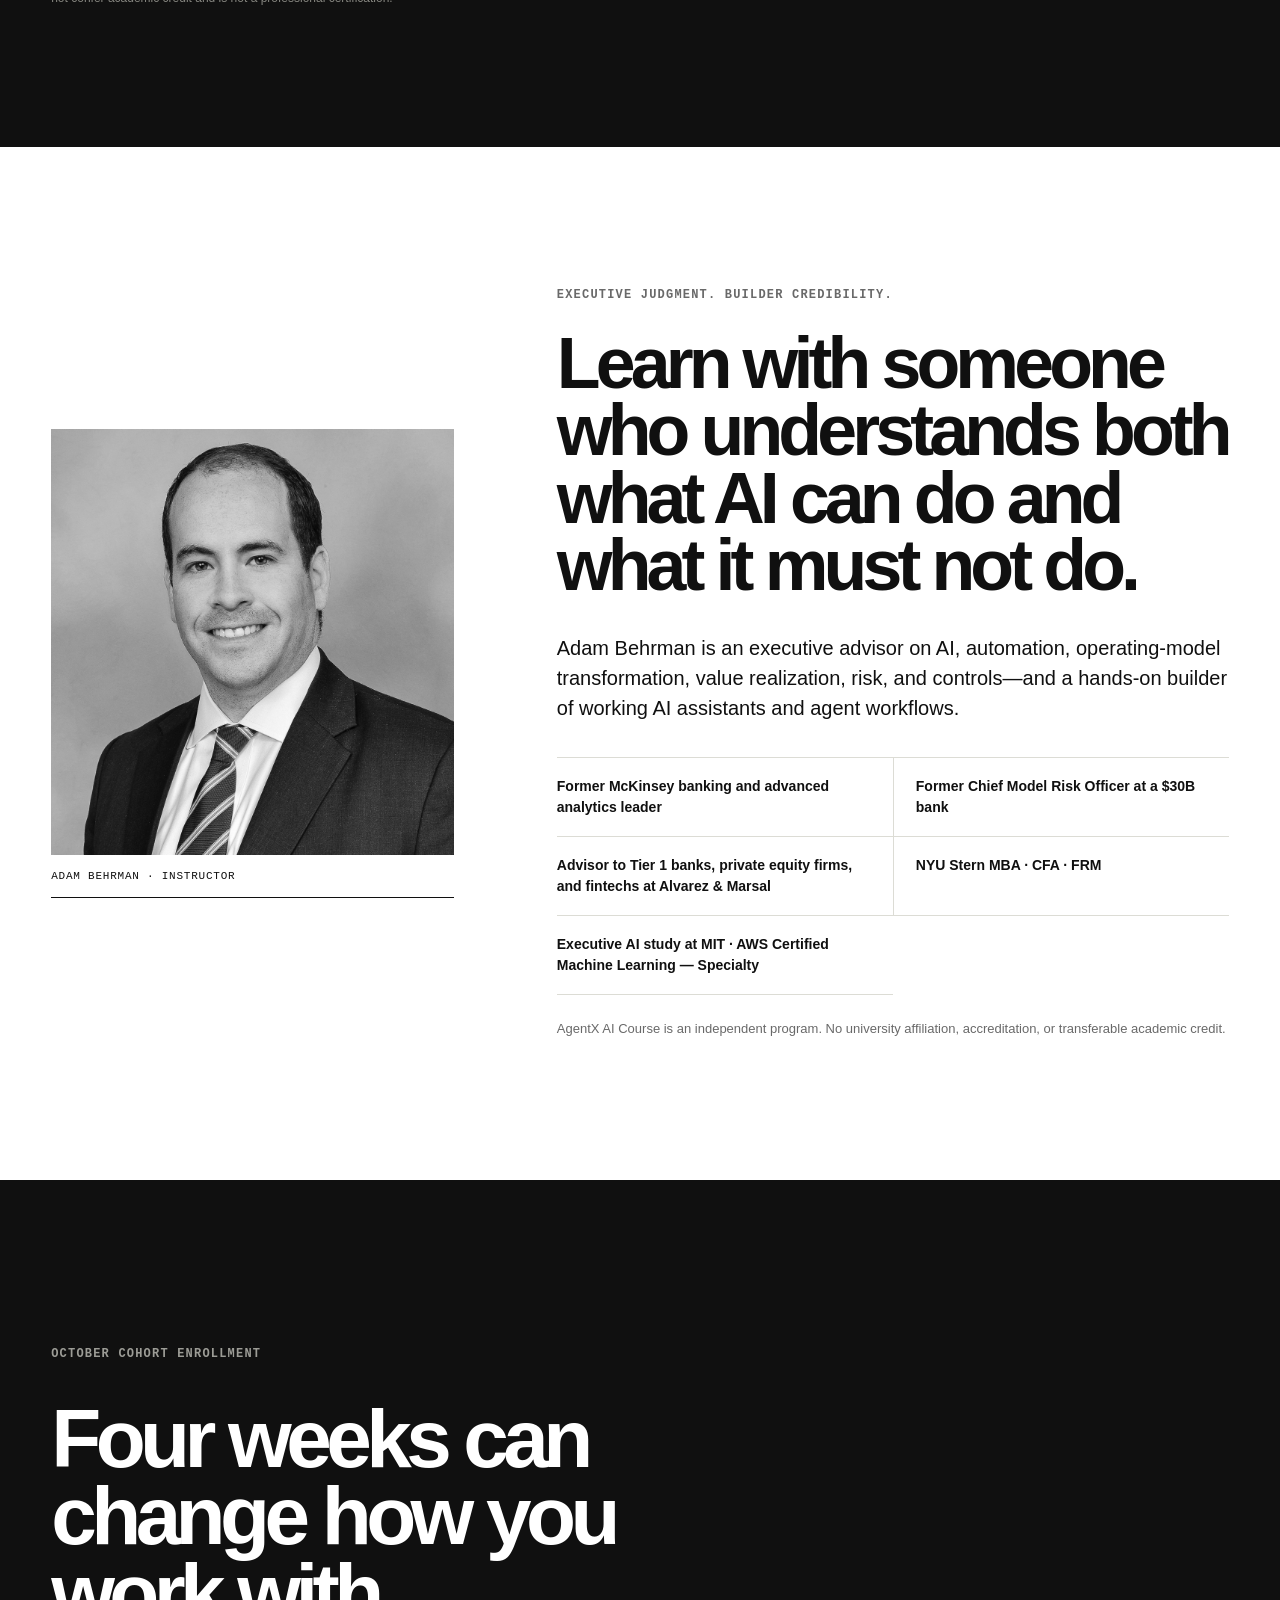
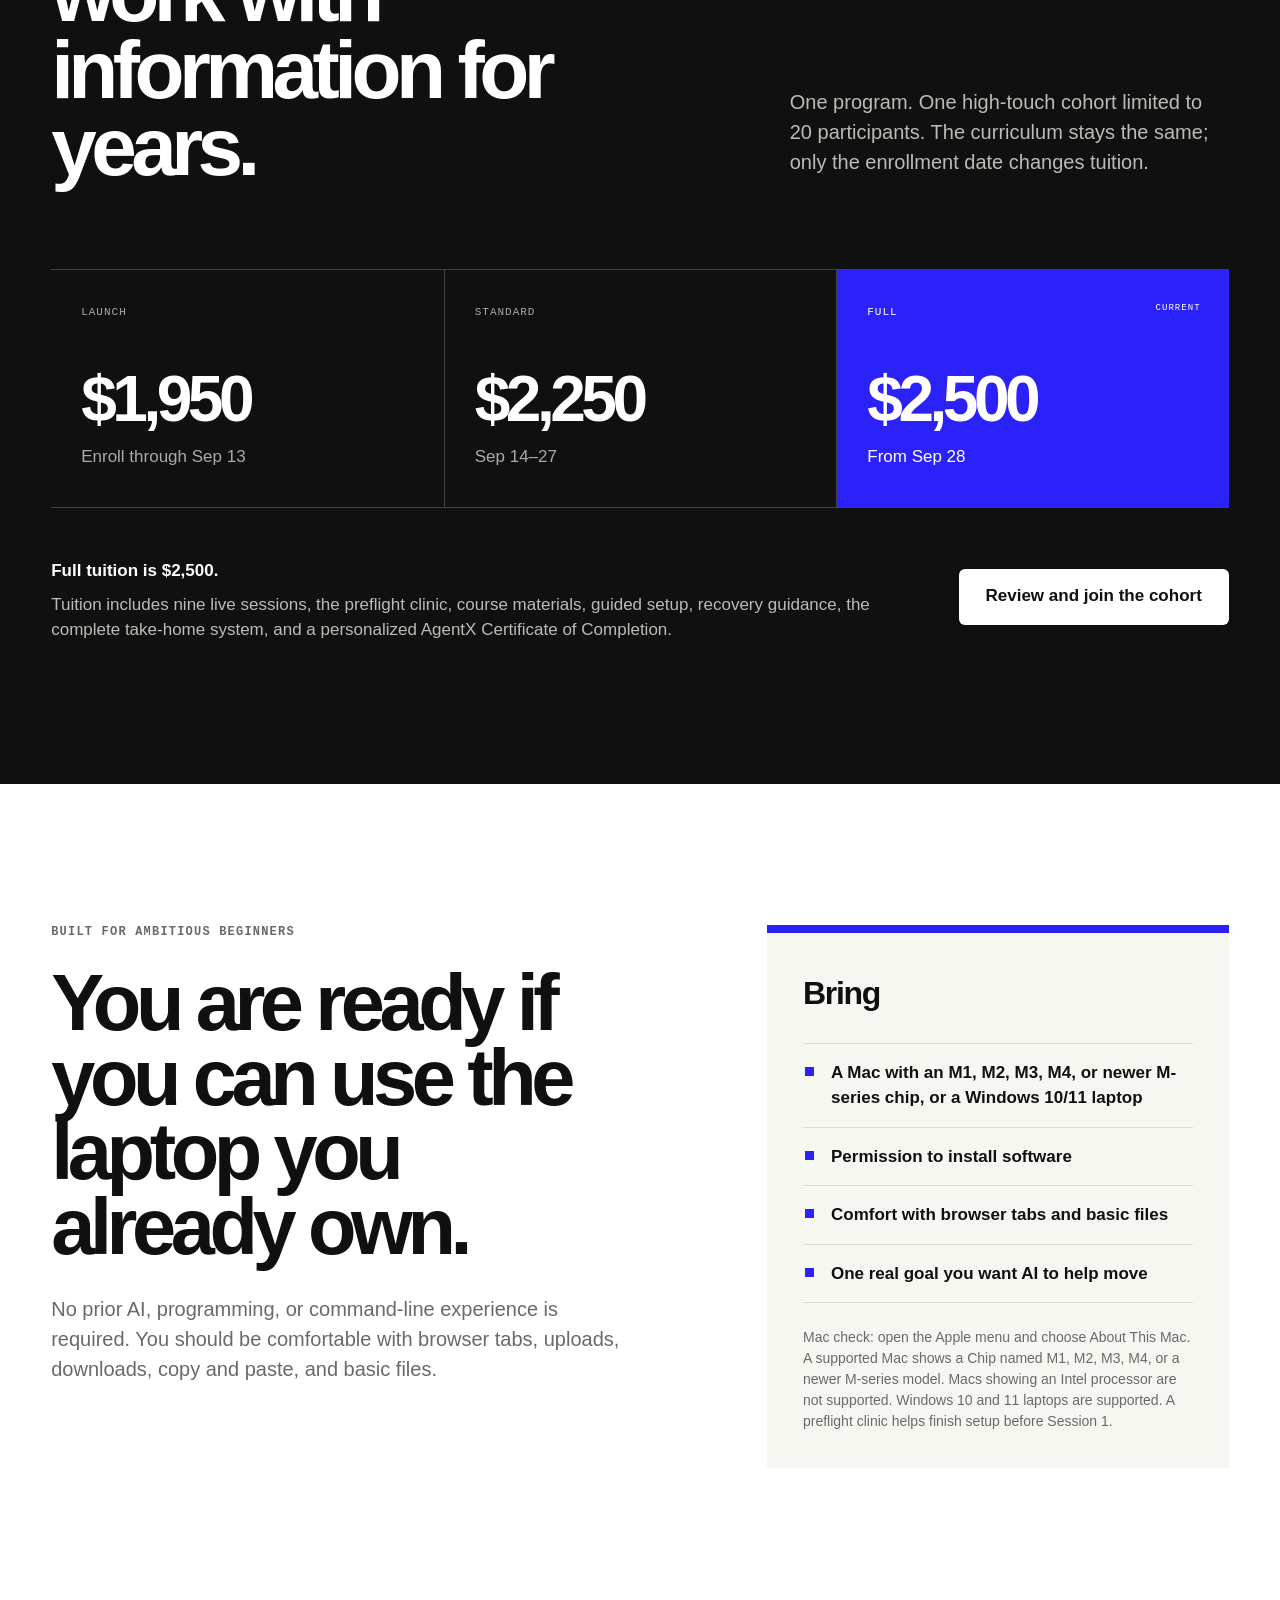
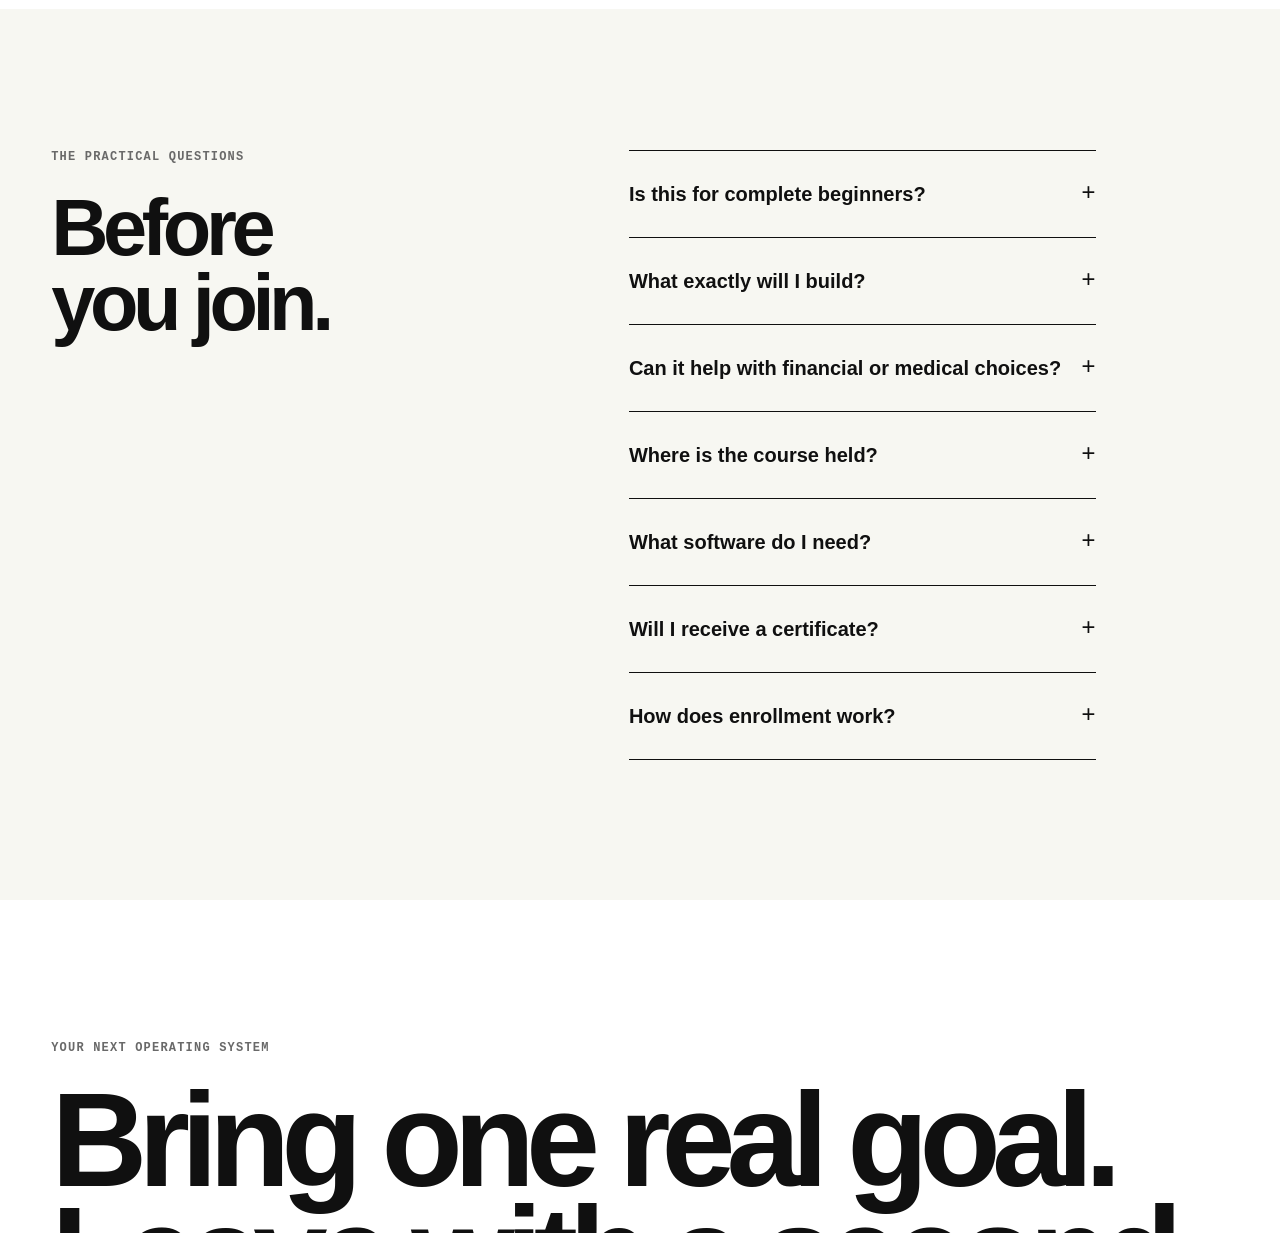
==== commit c4650294: "Add AgentX completion certificate" ====
--- a/index.html
+++ b/index.html
@@ -27,7 +27,7 @@
   <link rel="icon" href="favicon.svg" type="image/svg+xml">
   <link rel="icon" href="favicon.ico" sizes="32x32 64x64">
   <link rel="apple-touch-icon" href="apple-touch-icon.png">
-  <link rel="stylesheet" href="styles.css">
+  <link rel="stylesheet" href="styles.css?v=20260826c">
   <script>document.documentElement.classList.replace('no-js', 'js');</script>
   <script type="application/ld+json">
   {
@@ -38,6 +38,7 @@
     "name": "AgentX AI Course",
     "alternateName": "Agentic AI Intensive",
     "description": "A beginner-friendly, in-person course in practical agentic AI. Nine live sessions teach useful prompting, multimodal work, verification, agent design, a local personal assistant, memory, tools, permissions, and human-controlled release.",
+    "educationalCredentialAwarded": "AgentX AI Course Certificate of Completion",
     "inLanguage": "en",
     "isAccessibleForFree": false,
     "provider": {"@type": "Organization", "name": "AgentX AI Course", "url": "https://agentxaicourse.com/", "email": "adam.behrman@gmail.com"},
@@ -276,6 +277,27 @@
       </div>
     </section>
 
+    <section class="certificate-showcase section section--ink" id="certificate" aria-labelledby="certificate-title">
+      <div class="certificate-showcase__copy reveal">
+        <p class="eyebrow">A credential for the work</p>
+        <h2 id="certificate-title">Finish with proof you can share.</h2>
+        <p>Complete the Agentic AI Intensive and receive a named Certificate of Completion issued by AgentX AI Course. It records the program, October dates, the 22.5-hour program scope, and a unique credential ID.</p>
+        <ol class="certificate-flow" aria-label="Certificate steps">
+          <li>Complete the course</li>
+          <li>Receive your credential</li>
+          <li>Share your work</li>
+        </ol>
+        <a class="button button--light" href="assets/agentx-certificate-sample.pdf" target="_blank" rel="noopener" aria-label="View the sample certificate PDF (opens in a new tab)">View sample certificate</a>
+        <p class="certificate-note">Issued by AgentX AI Course. It documents course completion. It does not confer academic credit and is not a professional certification.</p>
+      </div>
+      <figure class="certificate-preview reveal">
+        <a href="assets/agentx-certificate-sample.pdf" target="_blank" rel="noopener" aria-label="Open the John Doe sample Certificate of Completion PDF in a new tab">
+          <img src="assets/agentx-certificate-sample.svg" alt="Sample AgentX AI Course Certificate of Completion for John Doe, marked not valid" width="1400" height="1082" loading="lazy">
+        </a>
+        <figcaption><span>Sample · John Doe · AX-2026-DEMO</span><strong>Not valid</strong></figcaption>
+      </figure>
+    </section>
+
     <section class="instructor section" id="instructor" aria-labelledby="instructor-title">
       <figure class="instructor__portrait reveal">
         <img src="assets/adam-behrman.jpg" alt="Adam Behrman, instructor for AgentX AI Course" width="1078" height="1139" loading="lazy">
@@ -305,20 +327,20 @@
 
       <div class="tuition reveal" data-tuition>
         <article class="tuition-card" data-price-window="launch">
-          <p>Launch</p><strong>$1,950</strong><span>Enroll through Sep 13</span><small>$86.67 per live hour</small>
+          <p>Launch</p><strong>$1,950</strong><span>Enroll through Sep 13</span>
         </article>
         <article class="tuition-card" data-price-window="standard">
-          <p>Standard</p><strong>$2,250</strong><span>Sep 14–27</span><small>$100 per live hour</small>
+          <p>Standard</p><strong>$2,250</strong><span>Sep 14–27</span>
         </article>
         <article class="tuition-card" data-price-window="full">
-          <p>Full</p><strong>$2,500</strong><span>From Sep 28</span><small>$111.11 per live hour</small>
+          <p>Full</p><strong>$2,500</strong><span>From Sep 28</span>
         </article>
       </div>
 
       <div class="enrollment__action reveal">
         <div>
           <p class="price-status" data-price-status>Launch tuition is available now.</p>
-          <p>Tuition includes nine live sessions, the preflight clinic, course materials, guided setup, recovery guidance, and the complete take-home system.</p>
+          <p>Tuition includes nine live sessions, the preflight clinic, course materials, guided setup, recovery guidance, the complete take-home system, and a personalized AgentX Certificate of Completion.</p>
         </div>
         <a class="button button--black" href="register/">Review and join the cohort</a>
       </div>
@@ -350,6 +372,7 @@
         <details><summary>Can it help with financial or medical choices?</summary><p>It can help organize research, compare scenarios, surface sources, and prepare better questions. It does not replace a qualified financial, legal, or medical professional, diagnose conditions, or execute portfolio decisions.</p></details>
         <details><summary>Where is the course held?</summary><p>In person in Tenafly, New Jersey. The exact venue and arrival details are shared with enrolled learners.</p></details>
         <details><summary>What software do I need?</summary><p>Bring the supported laptop described above with permission to install software. Setup for Hermes Desktop, Hindsight, and Slack is guided during preflight and class.</p></details>
+        <details><summary>Will I receive a certificate?</summary><p>Yes. Learners who complete the course receive a named Certificate of Completion issued by AgentX AI Course with the program dates, total program length, and a unique credential ID. It does not confer academic credit and is not a professional certification.</p></details>
         <details><summary>How does enrollment work?</summary><p>Review the cohort details, complete secure payment through Stripe, and receive the onboarding and preflight steps by email.</p></details>
       </div>
     </section>
--- a/styles.css
+++ b/styles.css
@@ -256,7 +256,7 @@
 .section { padding: var(--section) var(--pad); }
 .section > * { max-width: var(--max); margin-left: auto; margin-right: auto; }
 .section-heading { max-width: 1180px; margin-left: 0; }
-.section-heading h2, .method__intro h2, .instructor h2, .fit h2, .enrollment h2, .final-cta h2 {
+.section-heading h2, .method__intro h2, .certificate-showcase h2, .instructor h2, .fit h2, .enrollment h2, .final-cta h2 {
   margin: 0;
   font-family: var(--display);
   font-size: clamp(50px, 6.2vw, 96px);
@@ -461,6 +461,31 @@
 .outcome-list h3 { margin: 76px 0 14px; font-size: 28px; letter-spacing: -.045em; line-height: 1.05; }
 .outcome-list p { margin: 0; color: var(--quiet); }
 
+.certificate-showcase {
+  display: grid;
+  grid-template-columns: minmax(300px, .7fr) minmax(560px, 1.3fr);
+  gap: clamp(56px, 8vw, 132px);
+  align-items: center;
+  max-width: none;
+  overflow: hidden;
+}
+.certificate-showcase__copy { max-width: 660px; }
+.certificate-showcase h2 { font-size: clamp(52px, 5.7vw, 90px); }
+.certificate-showcase__copy > p:not(.eyebrow, .certificate-note) { margin: 32px 0 0; color: #bcbcb6; font-size: 20px; }
+.certificate-flow { position: relative; display: grid; gap: 0; margin: 42px 0 38px; padding: 0; border-top: 1px solid #3b3b3b; list-style: none; }
+.certificate-flow::before { content: ""; position: absolute; top: -1px; left: 0; width: 33.333%; height: 2px; background: var(--violet); animation: certificate-route 4.8s ease-in-out infinite; }
+.certificate-flow li { position: relative; padding: 15px 8px 15px 24px; border-bottom: 1px solid #3b3b3b; color: #d0d0ca; font-family: var(--mono); font-size: 11px; letter-spacing: .06em; text-transform: uppercase; }
+.certificate-flow li::before { content: ""; position: absolute; top: 21px; left: 2px; width: 8px; height: 8px; background: #686862; }
+.certificate-flow li:last-child::before { background: var(--violet); box-shadow: 0 0 0 5px rgba(43,34,250,.18); }
+.certificate-note { max-width: 600px; margin: 22px 0 0; color: #85857f; font-size: 12px; line-height: 1.5; }
+.certificate-preview { position: relative; min-width: 0; margin: 0; padding: clamp(14px, 2vw, 26px); border: 1px solid #393939; background: #181818; }
+.certificate-preview::before { content: "PROOF / COMPLETION"; position: absolute; z-index: 2; top: 8px; right: 12px; color: #7b7b75; font-family: var(--mono); font-size: 8px; letter-spacing: .1em; }
+.certificate-preview a { display: block; background: var(--white); box-shadow: 0 18px 50px rgba(0,0,0,.28); transition: transform 350ms cubic-bezier(.2,.7,.2,1), box-shadow 350ms ease; }
+.certificate-preview a:hover { transform: translateY(-5px) rotate(.25deg); box-shadow: 0 26px 70px rgba(0,0,0,.42); }
+.certificate-preview img { width: 100%; height: auto; }
+.certificate-preview figcaption { display: flex; justify-content: space-between; gap: 18px; padding: 15px 2px 0; color: #969690; font-family: var(--mono); font-size: 10px; letter-spacing: .06em; text-transform: uppercase; }
+.certificate-preview figcaption strong { color: #8e88ff; }
+
 .instructor { display: grid; grid-template-columns: .75fr 1.25fr; gap: clamp(56px, 8vw, 136px); align-items: center; }
 .instructor__portrait { margin: 0; }
 .instructor__portrait img { width: 100%; height: auto; object-fit: contain; object-position: center; filter: grayscale(1) contrast(1.03); }
@@ -482,8 +507,7 @@
 .tuition-card + .tuition-card { border-left: 1px solid #434343; }
 .tuition-card p { margin: 0 0 46px; font-family: var(--mono); font-size: 11px; letter-spacing: .09em; text-transform: uppercase; }
 .tuition-card strong { display: block; color: var(--white); font-size: clamp(48px, 5vw, 80px); letter-spacing: -.07em; line-height: 1; }
-.tuition-card span, .tuition-card small { display: block; margin-top: 13px; }
-.tuition-card small { font-size: 12px; }
+.tuition-card span { display: block; margin-top: 13px; }
 .tuition-card.is-current { background: var(--violet); color: var(--white); }
 .tuition-card.is-current::before { content: "CURRENT"; position: absolute; top: 32px; right: 28px; font-family: var(--mono); font-size: 9px; letter-spacing: .12em; }
 .enrollment__action { display: grid; grid-template-columns: 1fr auto; gap: 64px; align-items: center; margin-top: 42px; }
@@ -643,6 +667,7 @@
 @keyframes float-a { 0%, 100% { transform: translate3d(0,0,0); } 50% { transform: translate3d(0,-9px,0); } }
 @keyframes float-b { 0%, 100% { transform: translate3d(0,0,0); } 50% { transform: translate3d(8px,5px,0); } }
 @keyframes route-pulse { 0%, 55%, 100% { opacity: .22; transform: scale(.72); } 18% { opacity: 1; transform: scale(1); } }
+@keyframes certificate-route { 0%, 100% { transform: translateX(0); } 50% { transform: translateX(200%); } }
 
 @media (max-width: 1199px) {
   .hero { grid-template-columns: 1.02fr .98fr; gap: 44px; }
@@ -658,6 +683,9 @@
   .outcome-list { grid-template-columns: repeat(2, 1fr); }
   .outcome-list article:not(:nth-child(3n+1)) { padding-left: 0; border-left: 0; }
   .outcome-list article:nth-child(even) { padding-left: 34px; border-left: 1px solid var(--ink); }
+  .certificate-showcase { grid-template-columns: 1fr; gap: 54px; }
+  .certificate-showcase__copy { max-width: 760px; }
+  .certificate-preview { width: 100%; max-width: 920px; }
 }
 
 @media (max-width: 899px) {
@@ -697,8 +725,7 @@
   .tuition-card { display: grid; grid-template-columns: 1fr auto; gap: 8px 20px; align-items: end; }
   .tuition-card p { margin: 0; }
   .tuition-card strong { grid-row: 1 / 3; grid-column: 2; }
-  .tuition-card span, .tuition-card small { margin-top: 0; }
-  .tuition-card small { grid-column: 1; }
+  .tuition-card span { margin-top: 0; }
   .enrollment__action { grid-template-columns: 1fr; gap: 28px; }
   .faq .section-heading { position: static; }
   .site-footer { grid-template-columns: 1fr auto; }
@@ -734,7 +761,7 @@
   .signal-tag--three { left: 2%; }
   .fact-ribbon p { padding: 22px 20px; }
   .fact-ribbon strong { font-size: 28px; }
-  .section-heading h2, .method__intro h2, .instructor h2, .fit h2, .enrollment h2 { font-size: clamp(40px, 11.5vw, 52px); line-height: .96; }
+  .section-heading h2, .method__intro h2, .certificate-showcase h2, .instructor h2, .fit h2, .enrollment h2 { font-size: clamp(40px, 11.5vw, 52px); line-height: .96; }
   .section-heading > p:last-child { margin-top: 24px; font-size: 18px; }
   .story-rail { margin-top: 50px; grid-template-columns: repeat(4, 84vw); }
   .story-card { min-height: 0; }
@@ -772,6 +799,12 @@
   .outcome-list { grid-template-columns: 1fr; margin-top: 48px; }
   .outcome-list article, .outcome-list article:nth-child(even) { min-height: 245px; padding: 26px 0 30px; border-left: 0; }
   .outcome-list h3 { margin-top: 50px; }
+  .certificate-showcase { gap: 40px; }
+  .certificate-showcase__copy > p:not(.eyebrow, .certificate-note) { margin-top: 24px; font-size: 18px; }
+  .certificate-flow { margin: 32px 0 30px; }
+  .certificate-preview { padding: 9px; }
+  .certificate-preview::before { display: none; }
+  .certificate-preview figcaption { align-items: flex-start; flex-direction: column; gap: 3px; padding-top: 12px; }
   .instructor { gap: 34px; }
   .credential-list { grid-template-columns: 1fr; }
   .credential-list li:nth-child(even) { padding-left: 0; border-left: 0; }
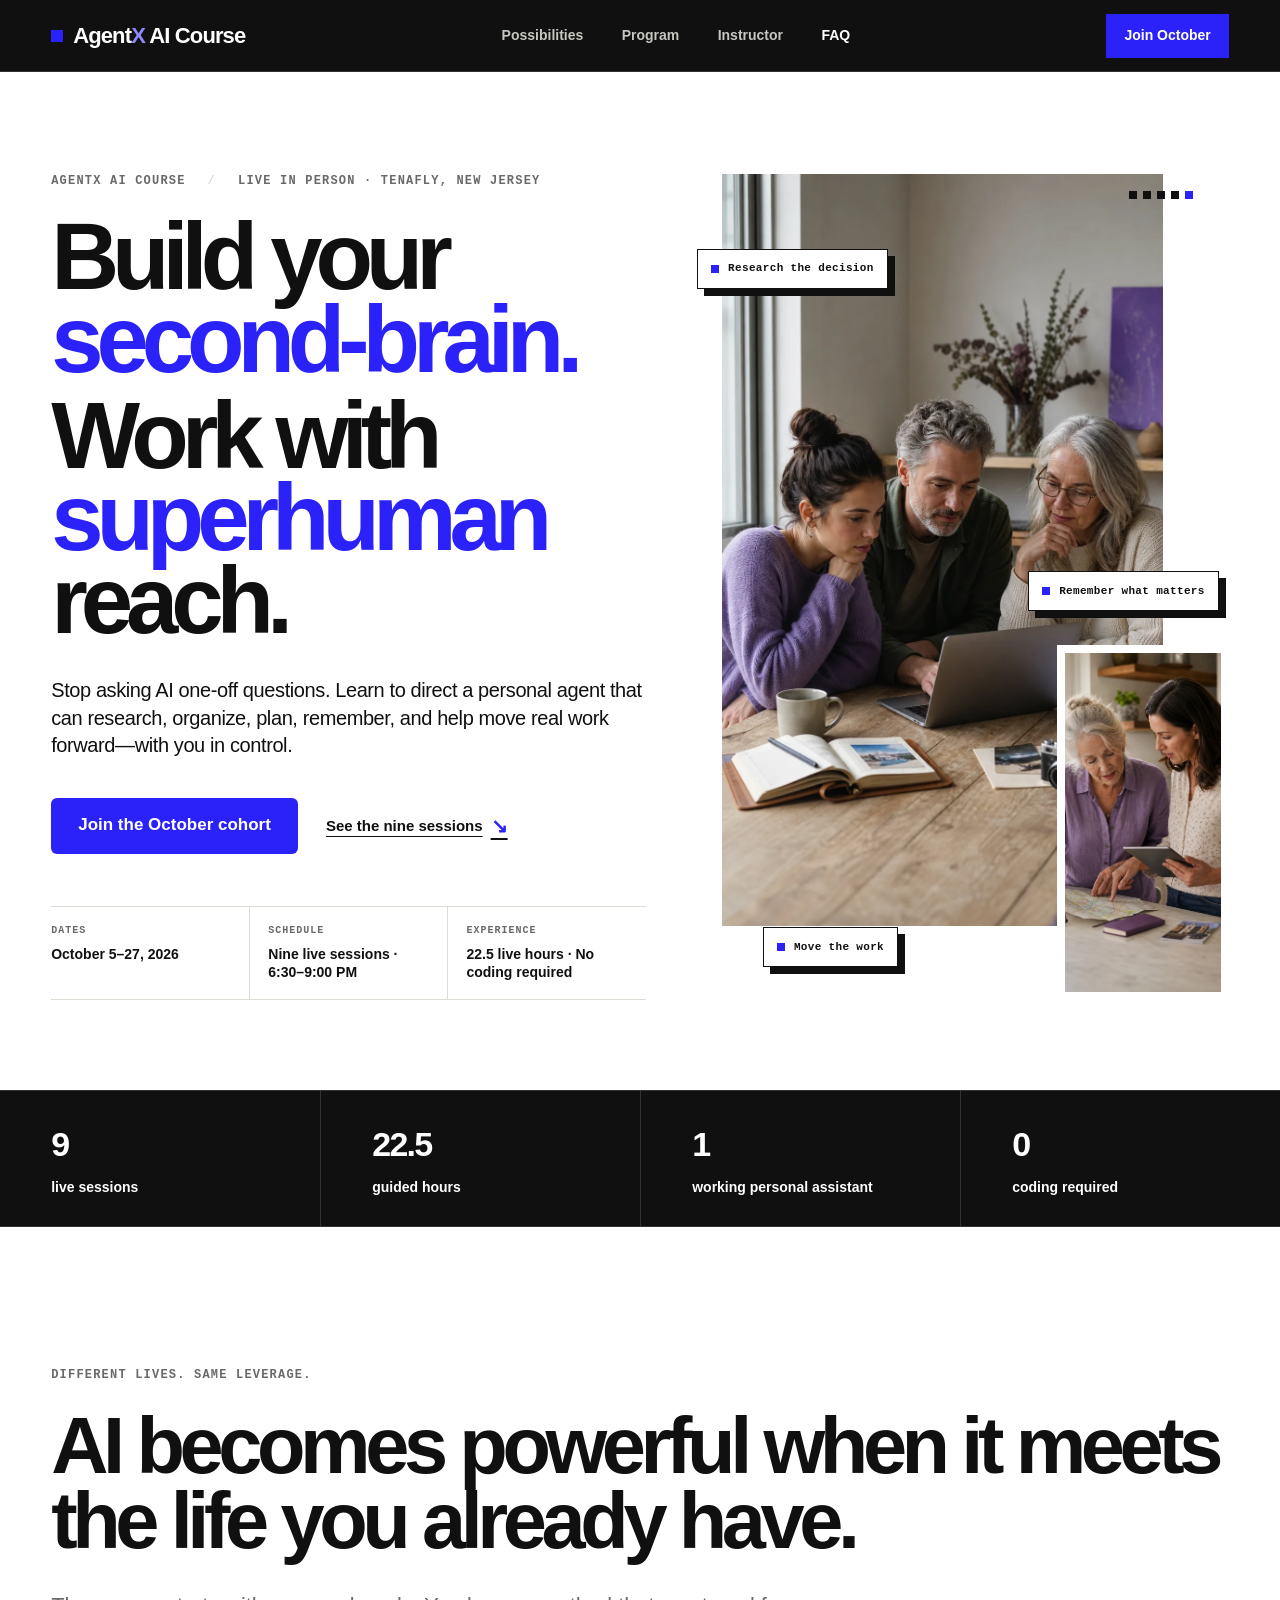
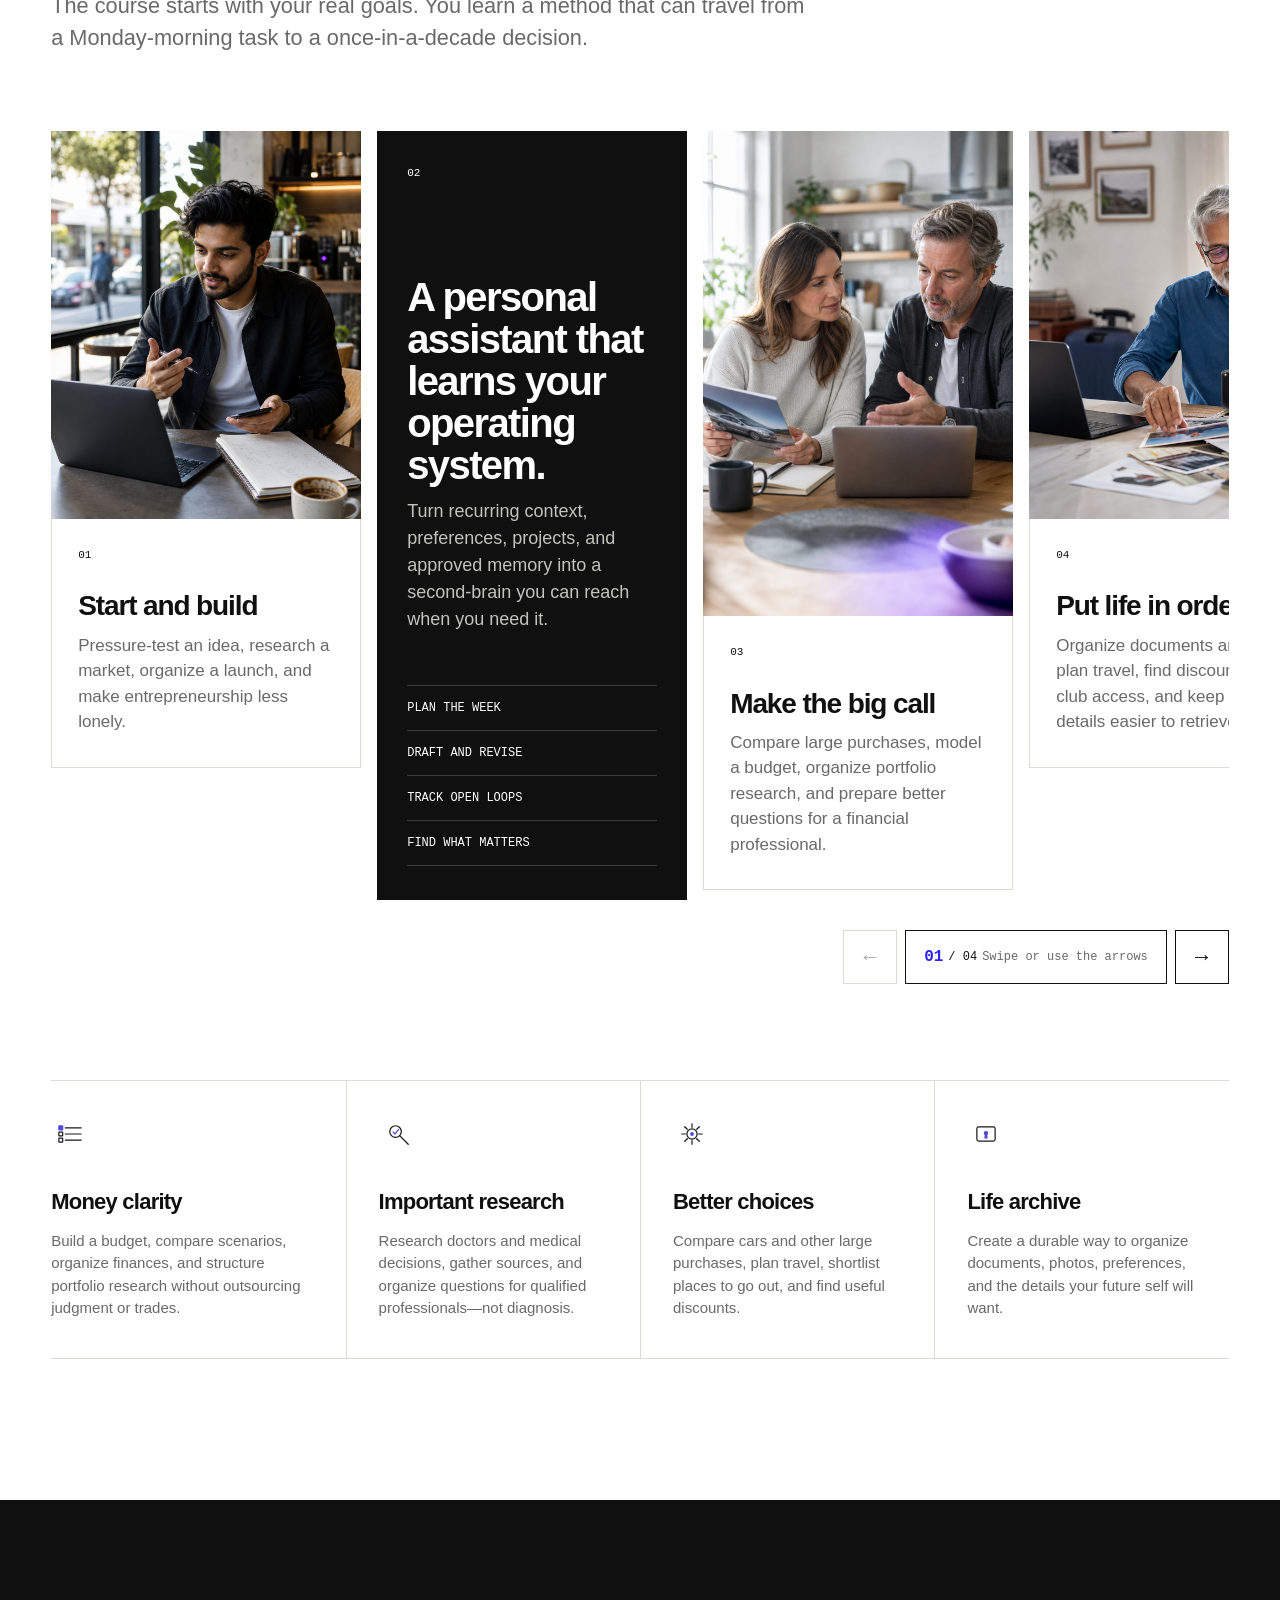
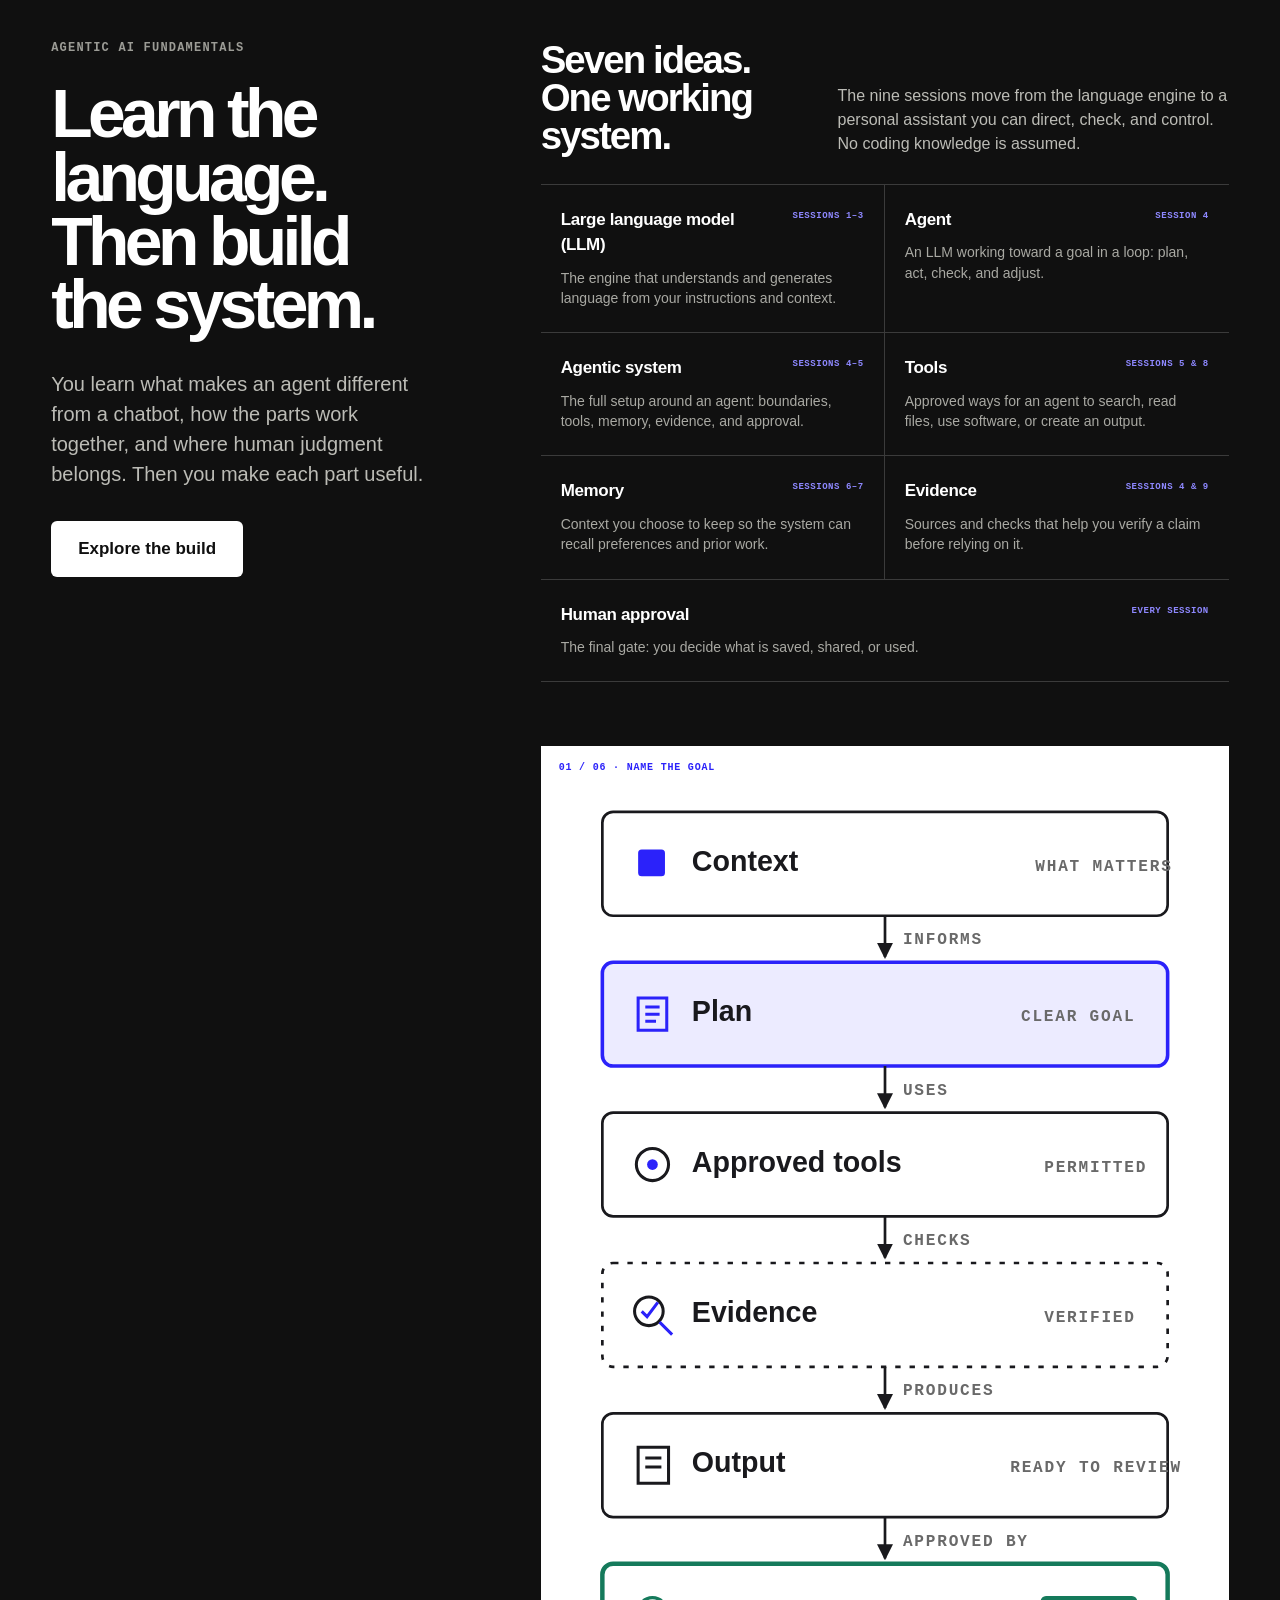
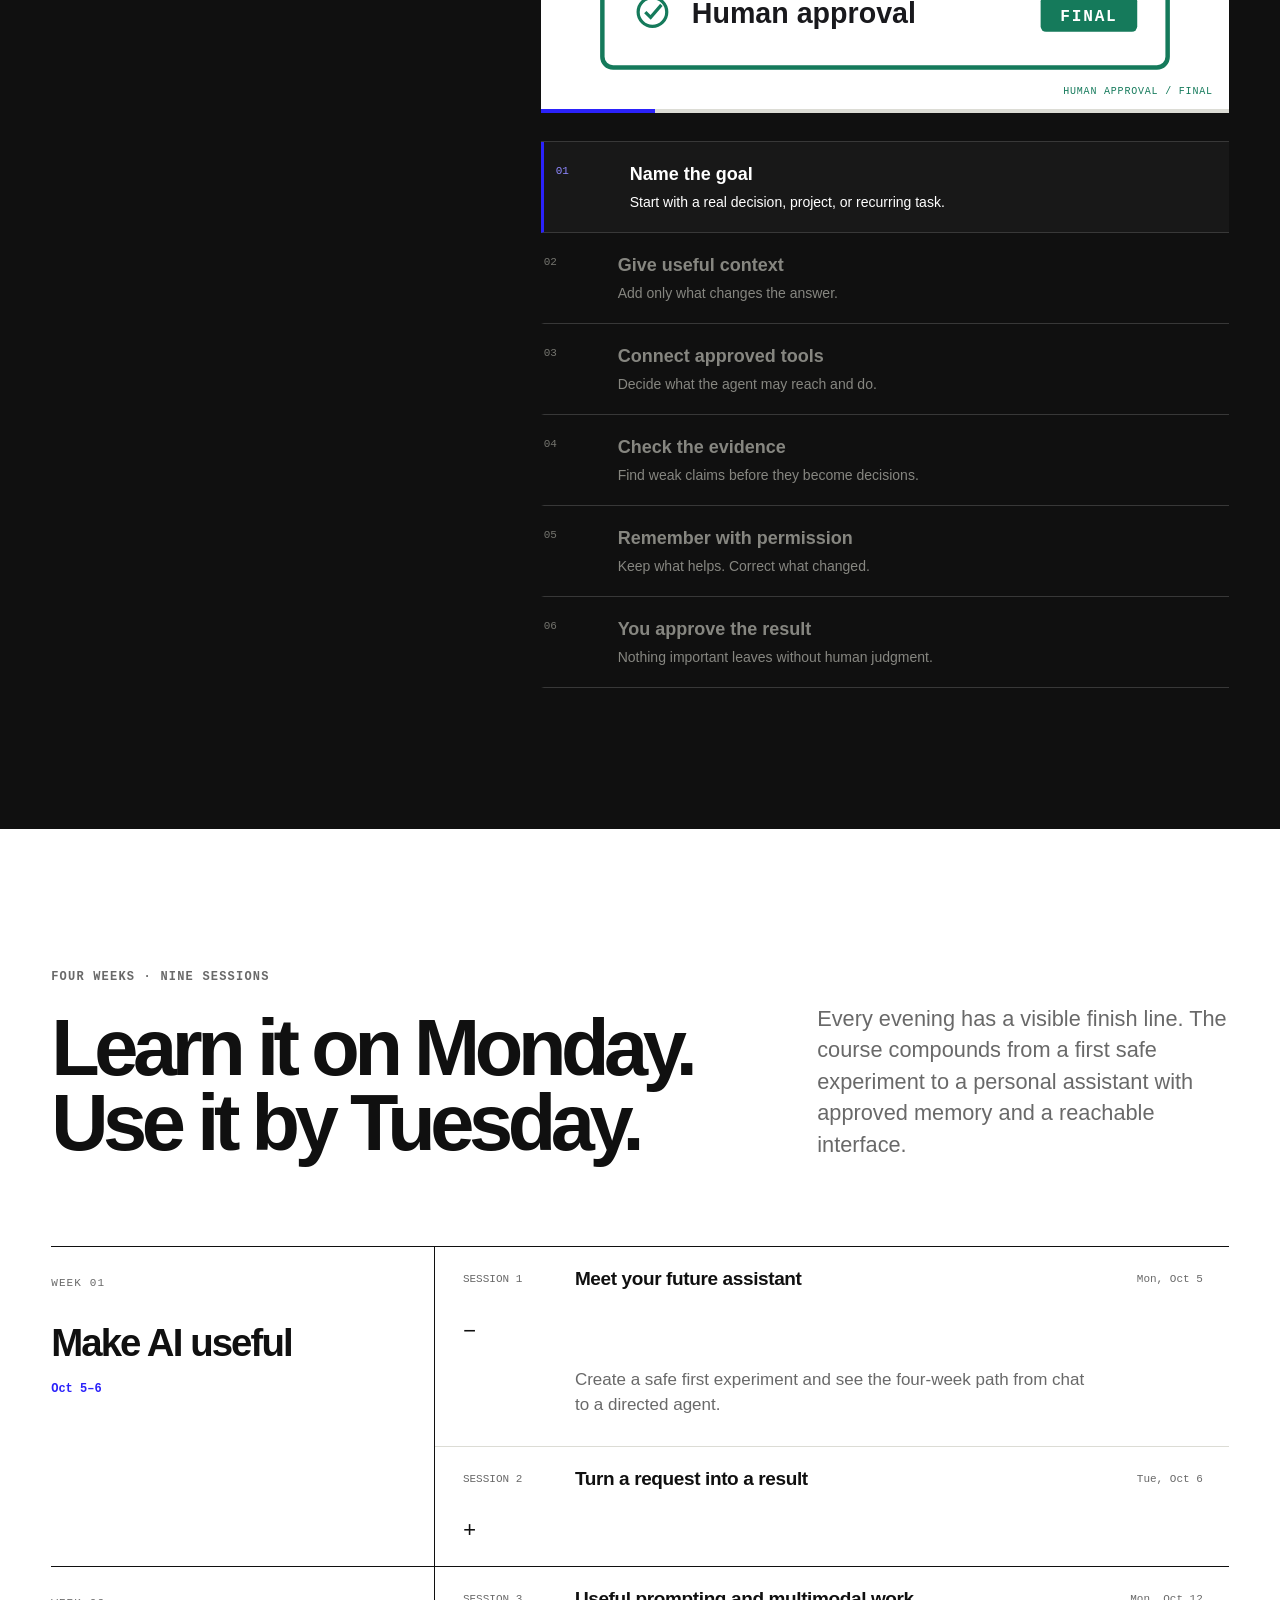
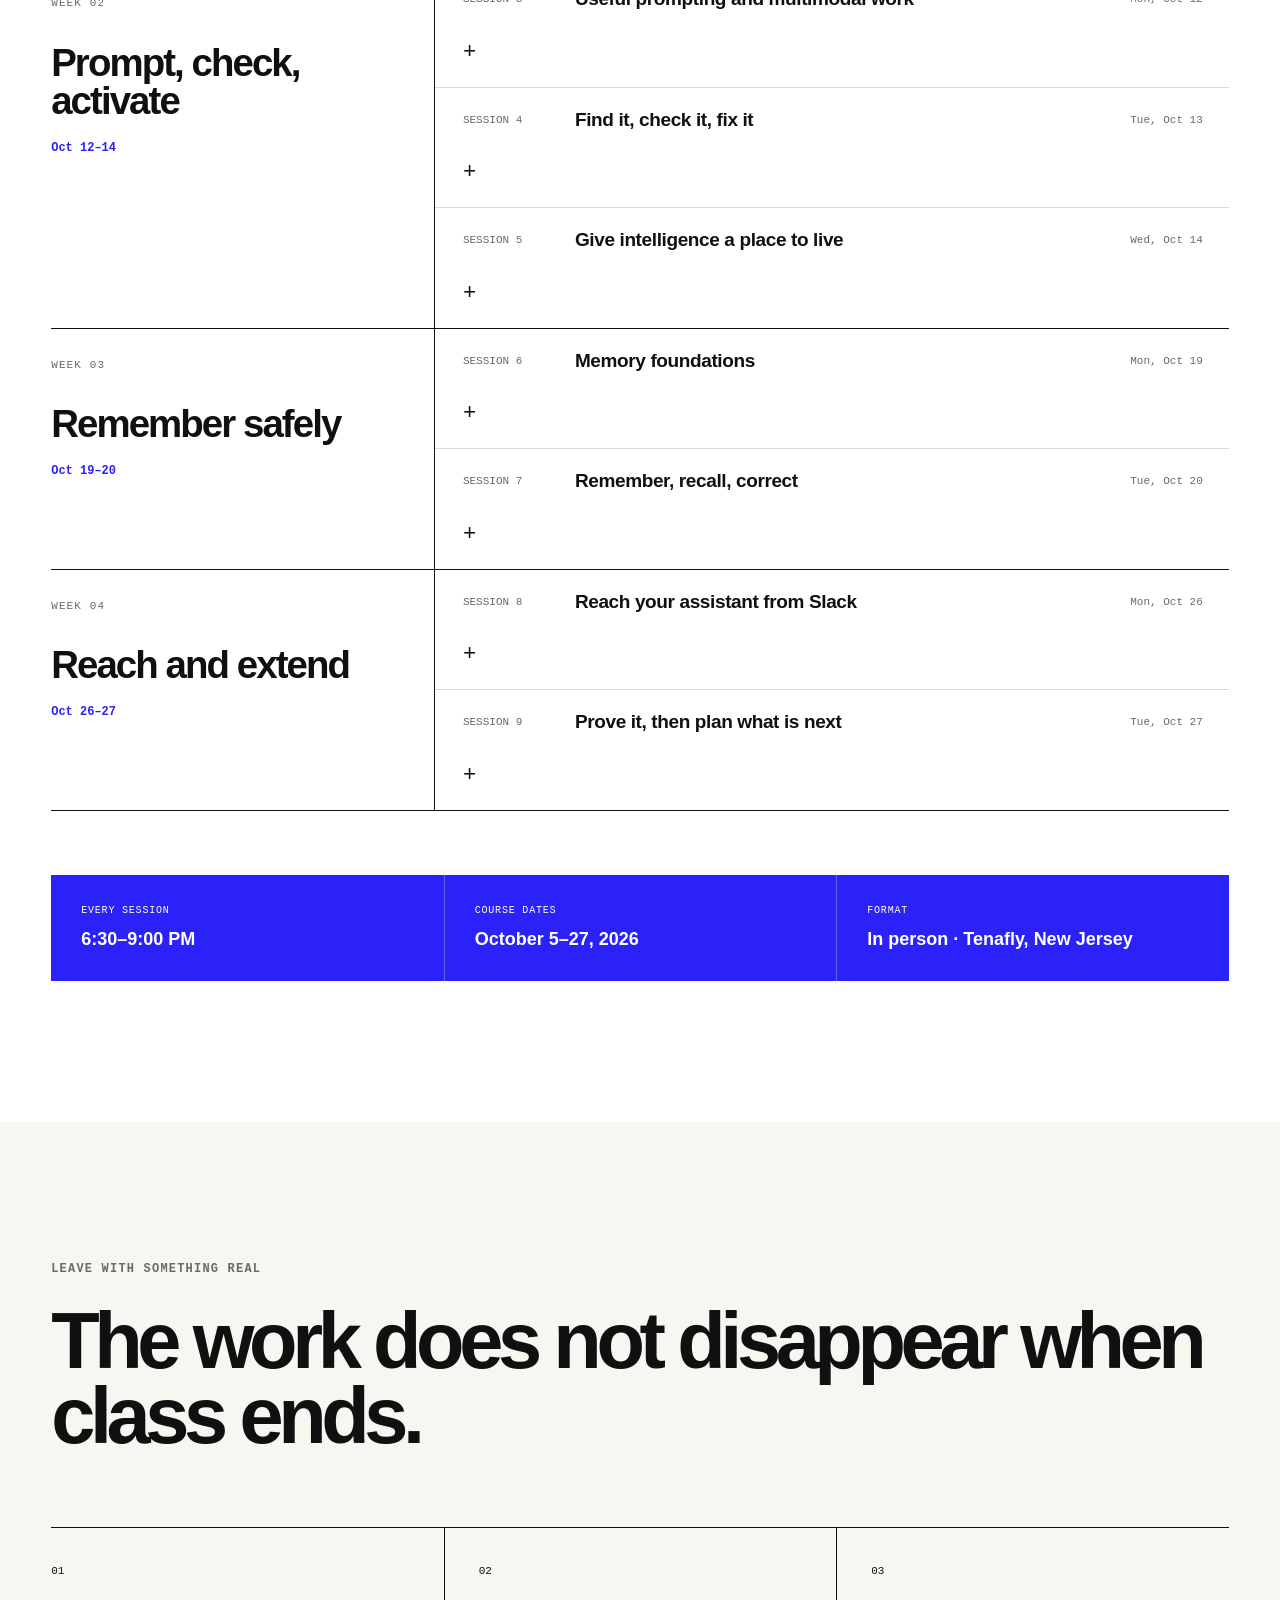
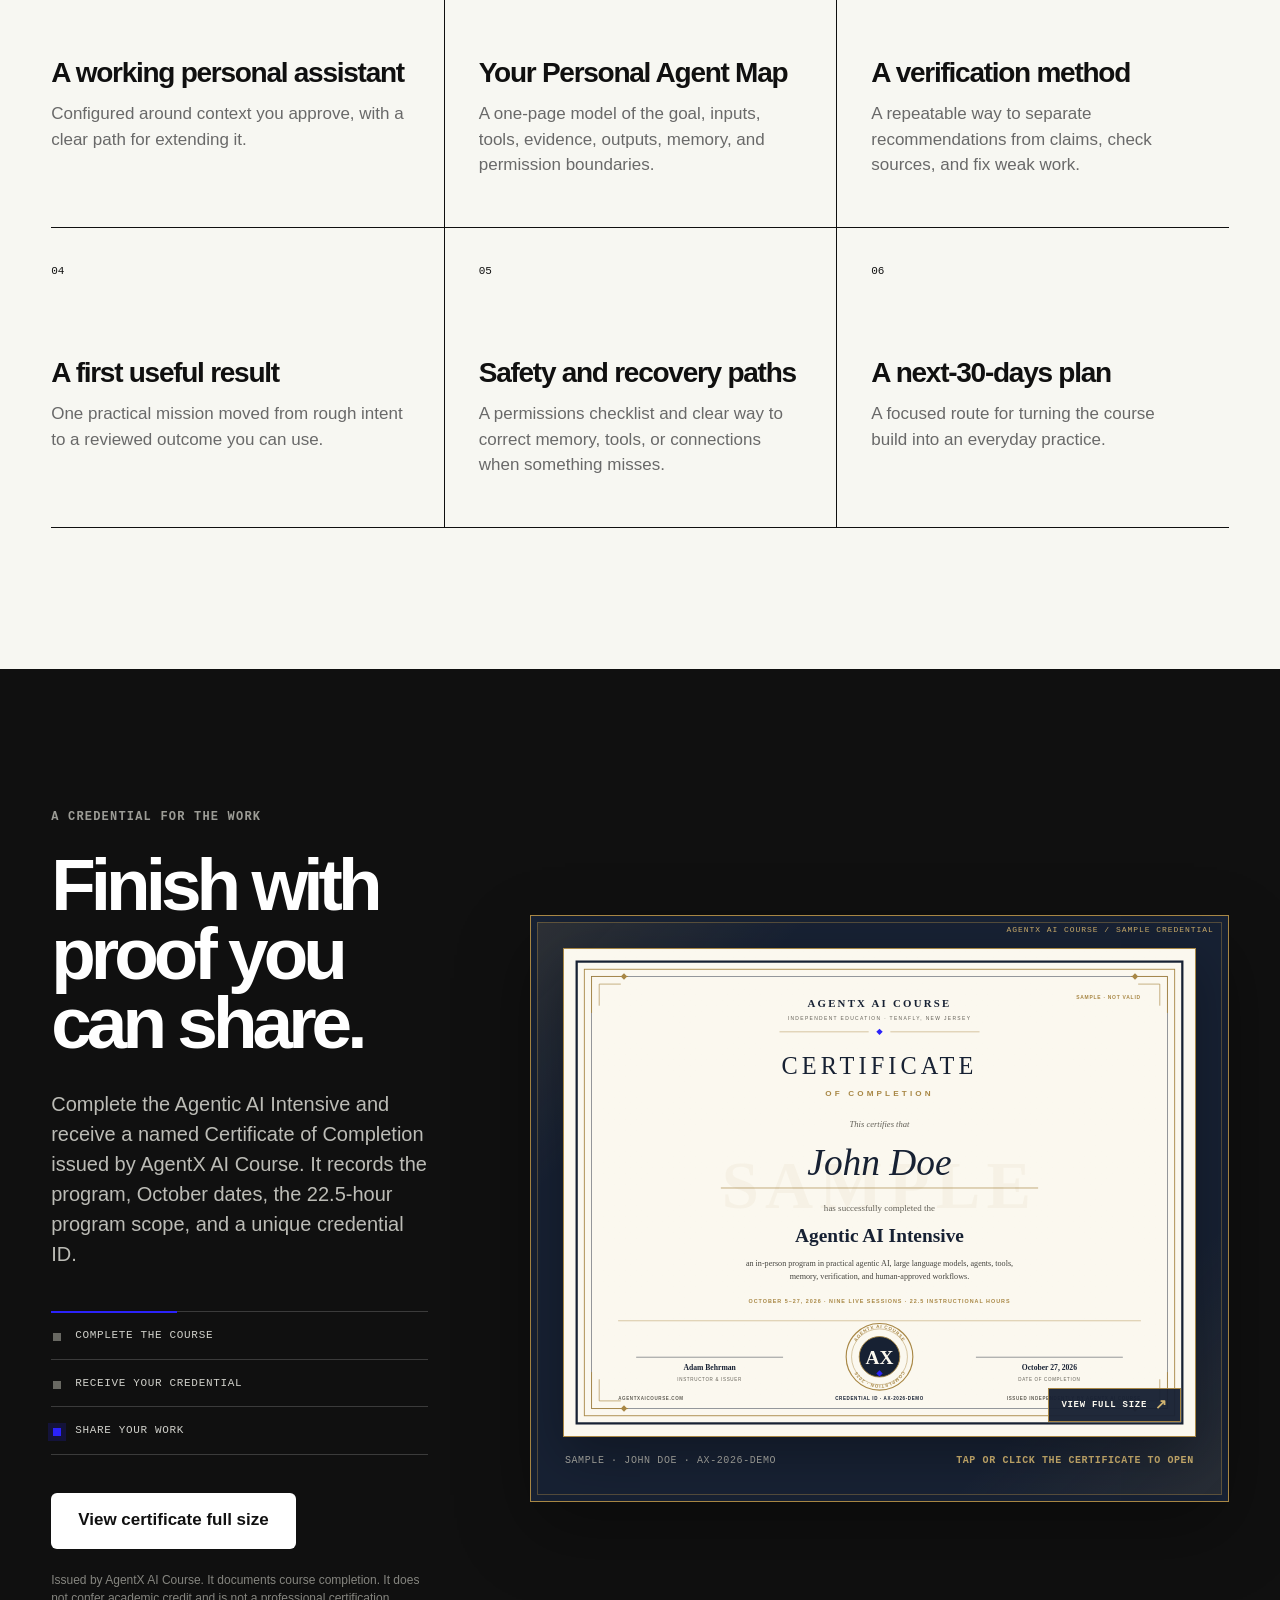
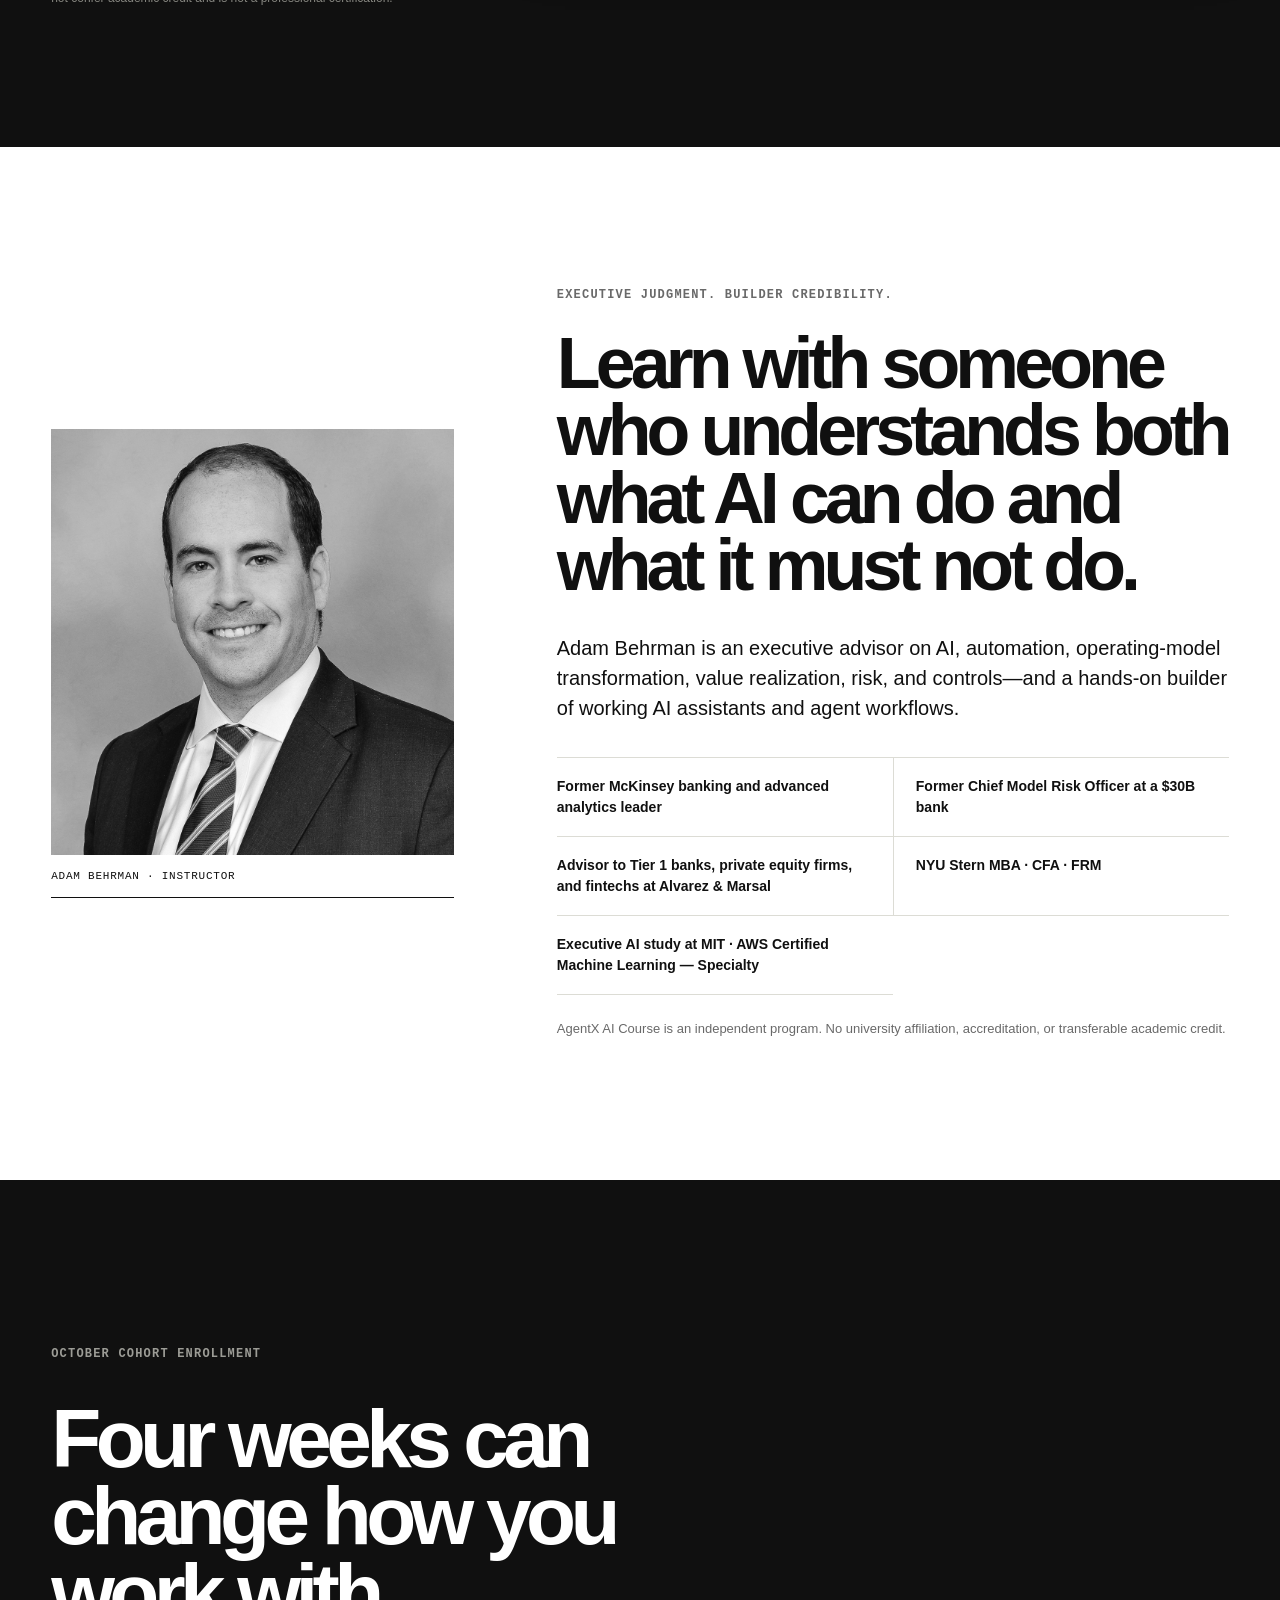
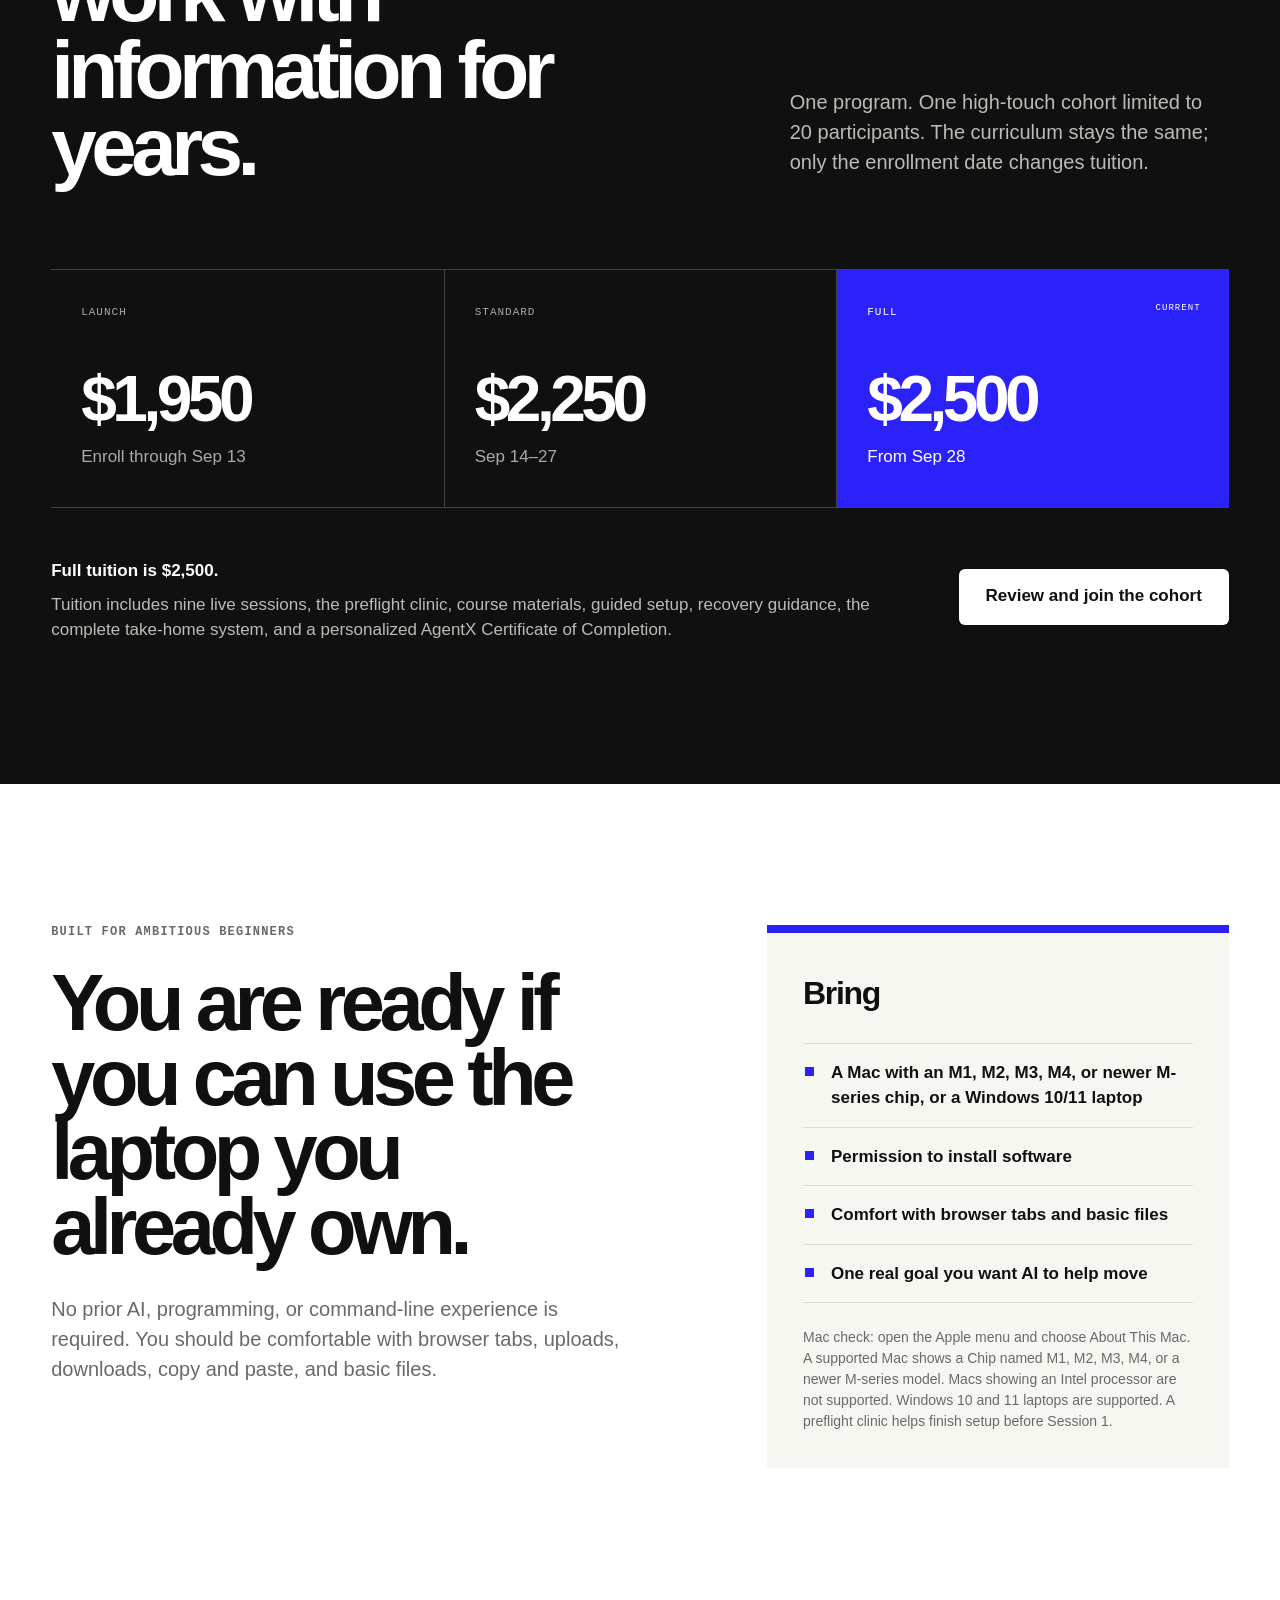
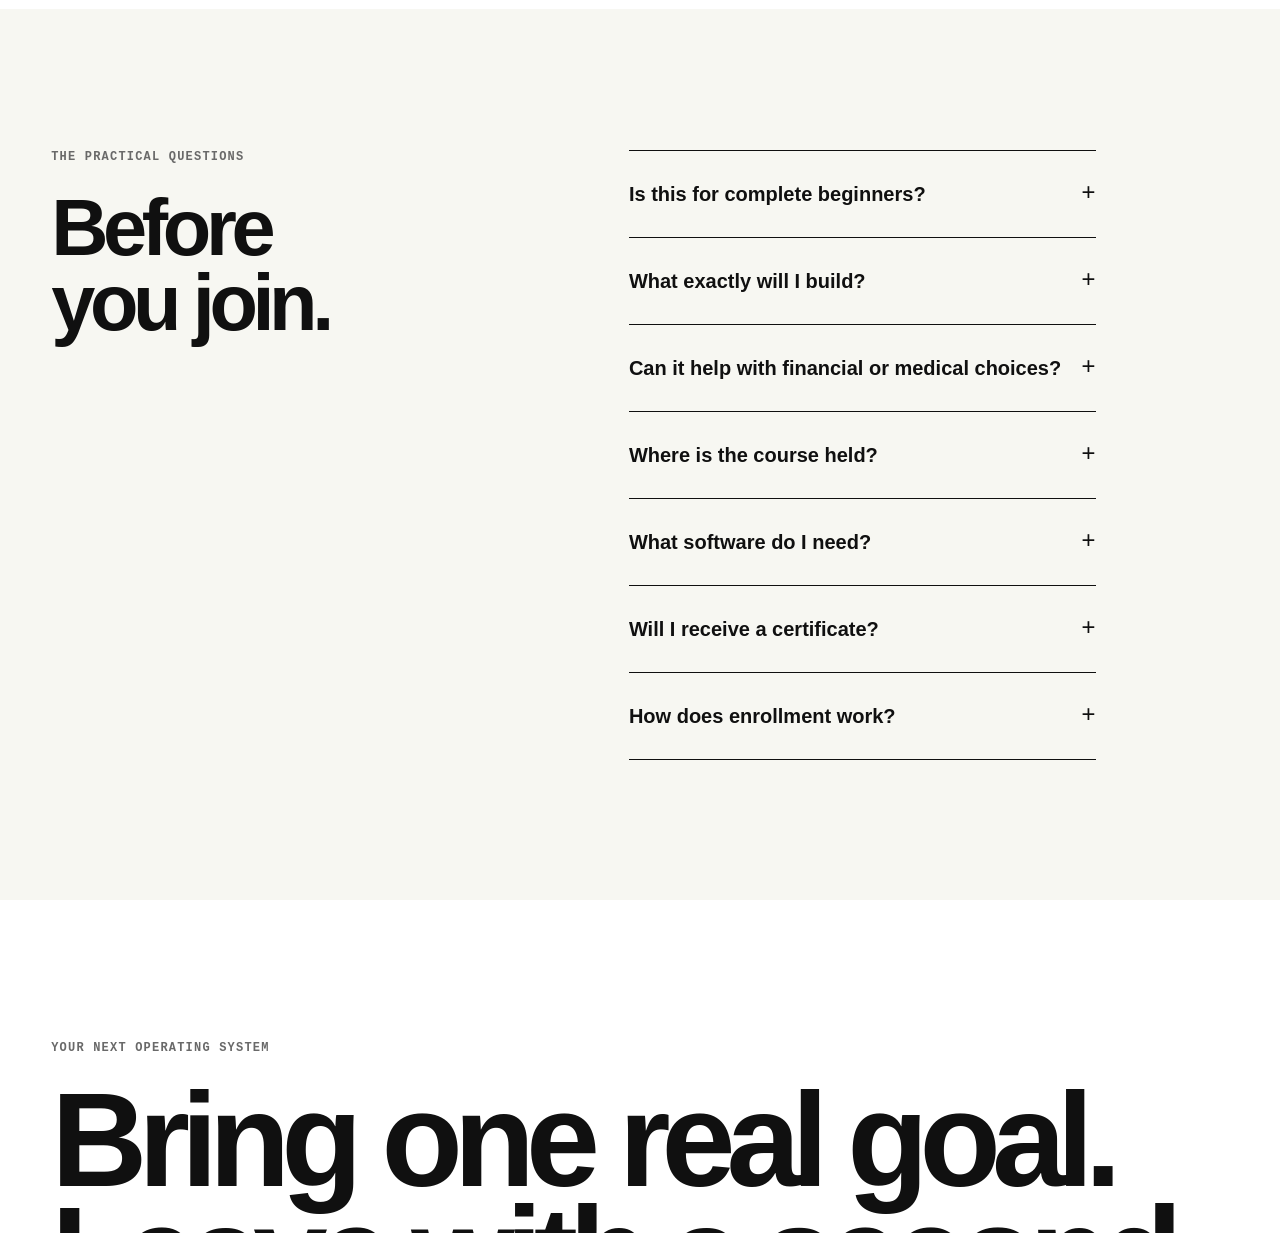
==== commit 9270775b: "Restyle AgentX certificate with academic formality" ====
--- a/index.html
+++ b/index.html
@@ -27,7 +27,7 @@
   <link rel="icon" href="favicon.svg" type="image/svg+xml">
   <link rel="icon" href="favicon.ico" sizes="32x32 64x64">
   <link rel="apple-touch-icon" href="apple-touch-icon.png">
-  <link rel="stylesheet" href="styles.css?v=20260826c">
+  <link rel="stylesheet" href="styles.css?v=20260826u">
   <script>document.documentElement.classList.replace('no-js', 'js');</script>
   <script type="application/ld+json">
   {
@@ -287,14 +287,15 @@
           <li>Receive your credential</li>
           <li>Share your work</li>
         </ol>
-        <a class="button button--light" href="assets/agentx-certificate-sample.pdf" target="_blank" rel="noopener" aria-label="View the sample certificate PDF (opens in a new tab)">View sample certificate</a>
+        <a class="button button--light" href="assets/agentx-certificate-sample.pdf?v=20260826u" target="_blank" rel="noopener" aria-label="View the sample certificate PDF full size (opens in a new tab)">View certificate full size</a>
         <p class="certificate-note">Issued by AgentX AI Course. It documents course completion. It does not confer academic credit and is not a professional certification.</p>
       </div>
       <figure class="certificate-preview reveal">
-        <a href="assets/agentx-certificate-sample.pdf" target="_blank" rel="noopener" aria-label="Open the John Doe sample Certificate of Completion PDF in a new tab">
-          <img src="assets/agentx-certificate-sample.svg" alt="Sample AgentX AI Course Certificate of Completion for John Doe, marked not valid" width="1400" height="1082" loading="lazy">
+        <a href="assets/agentx-certificate-sample.pdf?v=20260826u" target="_blank" rel="noopener" aria-label="Open the John Doe sample Certificate of Completion full size in a new tab">
+          <img src="assets/agentx-certificate-sample.svg?v=20260826u" alt="Sample AgentX AI Course Certificate of Completion for John Doe, marked not valid" width="1400" height="1082" loading="lazy">
+          <span class="certificate-preview__action" aria-hidden="true">View full size <span>↗</span></span>
         </a>
-        <figcaption><span>Sample · John Doe · AX-2026-DEMO</span><strong>Not valid</strong></figcaption>
+        <figcaption><span>Sample · John Doe · AX-2026-DEMO</span><strong>Tap or click the certificate to open</strong></figcaption>
       </figure>
     </section>
 
--- a/styles.css
+++ b/styles.css
@@ -478,13 +478,31 @@
 .certificate-flow li::before { content: ""; position: absolute; top: 21px; left: 2px; width: 8px; height: 8px; background: #686862; }
 .certificate-flow li:last-child::before { background: var(--violet); box-shadow: 0 0 0 5px rgba(43,34,250,.18); }
 .certificate-note { max-width: 600px; margin: 22px 0 0; color: #85857f; font-size: 12px; line-height: 1.5; }
-.certificate-preview { position: relative; min-width: 0; margin: 0; padding: clamp(14px, 2vw, 26px); border: 1px solid #393939; background: #181818; }
-.certificate-preview::before { content: "PROOF / COMPLETION"; position: absolute; z-index: 2; top: 8px; right: 12px; color: #7b7b75; font-family: var(--mono); font-size: 8px; letter-spacing: .1em; }
-.certificate-preview a { display: block; background: var(--white); box-shadow: 0 18px 50px rgba(0,0,0,.28); transition: transform 350ms cubic-bezier(.2,.7,.2,1), box-shadow 350ms ease; }
-.certificate-preview a:hover { transform: translateY(-5px) rotate(.25deg); box-shadow: 0 26px 70px rgba(0,0,0,.42); }
+.certificate-preview {
+  --certificate-navy: #172133;
+  --certificate-gold: #a88745;
+  --certificate-ivory: #fbf8ef;
+  position: relative;
+  min-width: 0;
+  margin: 0;
+  padding: clamp(20px, 2.5vw, 36px);
+  border: 1px solid var(--certificate-gold);
+  background:
+    linear-gradient(135deg, rgba(168,135,69,.16), transparent 22%, transparent 78%, rgba(168,135,69,.12)),
+    var(--certificate-navy);
+  box-shadow: inset 0 0 0 6px var(--certificate-navy), inset 0 0 0 7px rgba(168,135,69,.42), 0 28px 70px rgba(0,0,0,.32);
+}
+.certificate-preview::before { content: "AGENTX AI COURSE / SAMPLE CREDENTIAL"; position: absolute; z-index: 2; top: 8px; right: 14px; color: #c8a969; font-family: var(--mono); font-size: 8px; letter-spacing: .12em; }
+.certificate-preview a { position: relative; display: block; overflow: hidden; border: 1px solid var(--certificate-gold); background: var(--certificate-ivory); box-shadow: 0 18px 50px rgba(0,0,0,.3); transition: transform 350ms cubic-bezier(.2,.7,.2,1), box-shadow 350ms ease; }
+.certificate-preview a:hover, .certificate-preview a:focus-visible { transform: translateY(-4px); box-shadow: 0 26px 70px rgba(0,0,0,.46); }
+.certificate-preview a:focus-visible { outline-color: var(--certificate-gold); }
 .certificate-preview img { width: 100%; height: auto; }
-.certificate-preview figcaption { display: flex; justify-content: space-between; gap: 18px; padding: 15px 2px 0; color: #969690; font-family: var(--mono); font-size: 10px; letter-spacing: .06em; text-transform: uppercase; }
-.certificate-preview figcaption strong { color: #8e88ff; }
+.certificate-preview__action { position: absolute; right: 14px; bottom: 14px; display: inline-flex; align-items: center; gap: 8px; min-height: 34px; padding: 0 12px; border: 1px solid var(--certificate-gold); background: rgba(23,33,51,.96); color: var(--certificate-ivory); font-family: var(--mono); font-size: 9px; font-weight: 700; letter-spacing: .08em; line-height: 1; text-transform: uppercase; transition: background-color 180ms ease, color 180ms ease; }
+.certificate-preview__action span { color: #d1b471; font-size: 14px; }
+.certificate-preview a:hover .certificate-preview__action, .certificate-preview a:focus-visible .certificate-preview__action { background: var(--certificate-gold); color: var(--certificate-navy); }
+.certificate-preview a:hover .certificate-preview__action span, .certificate-preview a:focus-visible .certificate-preview__action span { color: var(--certificate-navy); }
+.certificate-preview figcaption { display: flex; justify-content: space-between; gap: 18px; padding: 17px 2px 0; color: #a9a9a3; font-family: var(--mono); font-size: 10px; letter-spacing: .06em; line-height: 1.45; text-transform: uppercase; }
+.certificate-preview figcaption strong { color: #d1b471; font-weight: 700; }
 
 .instructor { display: grid; grid-template-columns: .75fr 1.25fr; gap: clamp(56px, 8vw, 136px); align-items: center; }
 .instructor__portrait { margin: 0; }
@@ -802,8 +820,9 @@
   .certificate-showcase { gap: 40px; }
   .certificate-showcase__copy > p:not(.eyebrow, .certificate-note) { margin-top: 24px; font-size: 18px; }
   .certificate-flow { margin: 32px 0 30px; }
-  .certificate-preview { padding: 9px; }
+  .certificate-preview { padding: 11px; box-shadow: inset 0 0 0 3px var(--certificate-navy), inset 0 0 0 4px rgba(168,135,69,.42), 0 18px 44px rgba(0,0,0,.3); }
   .certificate-preview::before { display: none; }
+  .certificate-preview__action { right: 8px; bottom: 8px; min-height: 30px; padding: 0 9px; font-size: 8px; }
   .certificate-preview figcaption { align-items: flex-start; flex-direction: column; gap: 3px; padding-top: 12px; }
   .instructor { gap: 34px; }
   .credential-list { grid-template-columns: 1fr; }
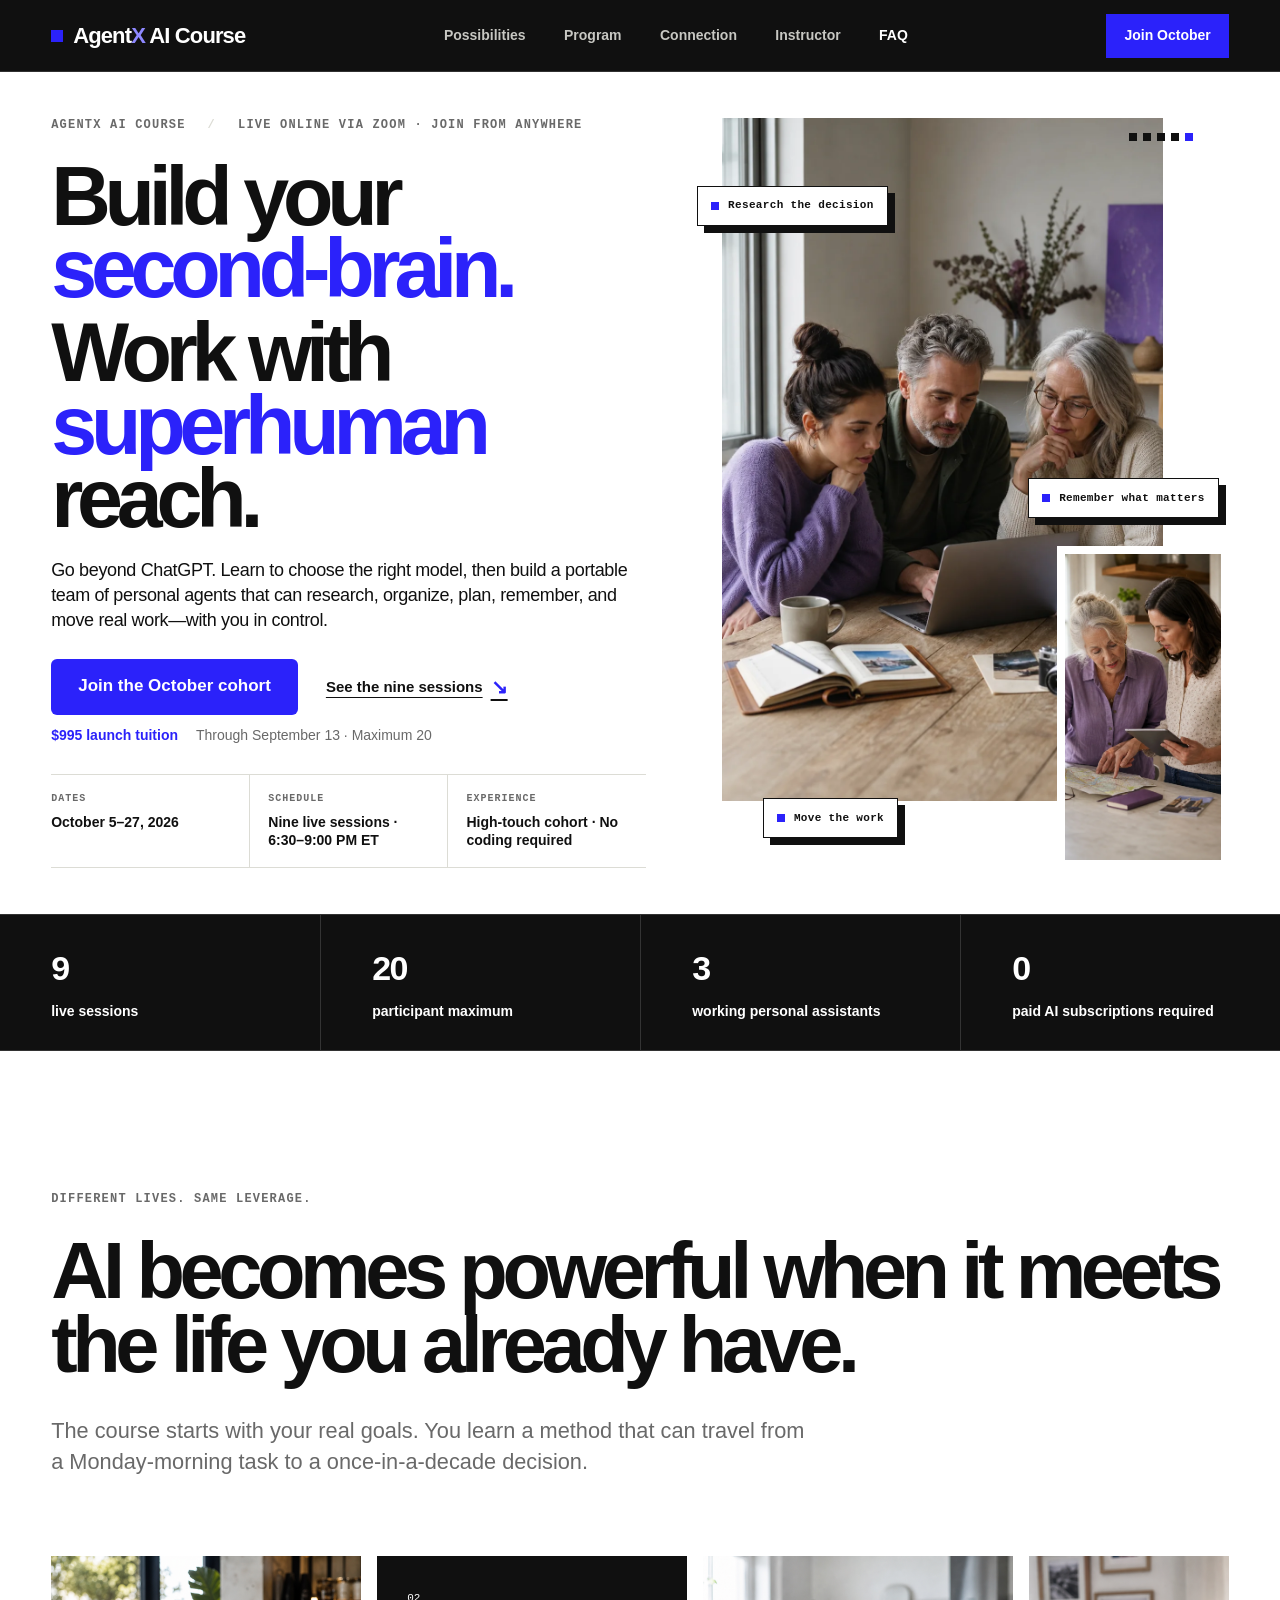
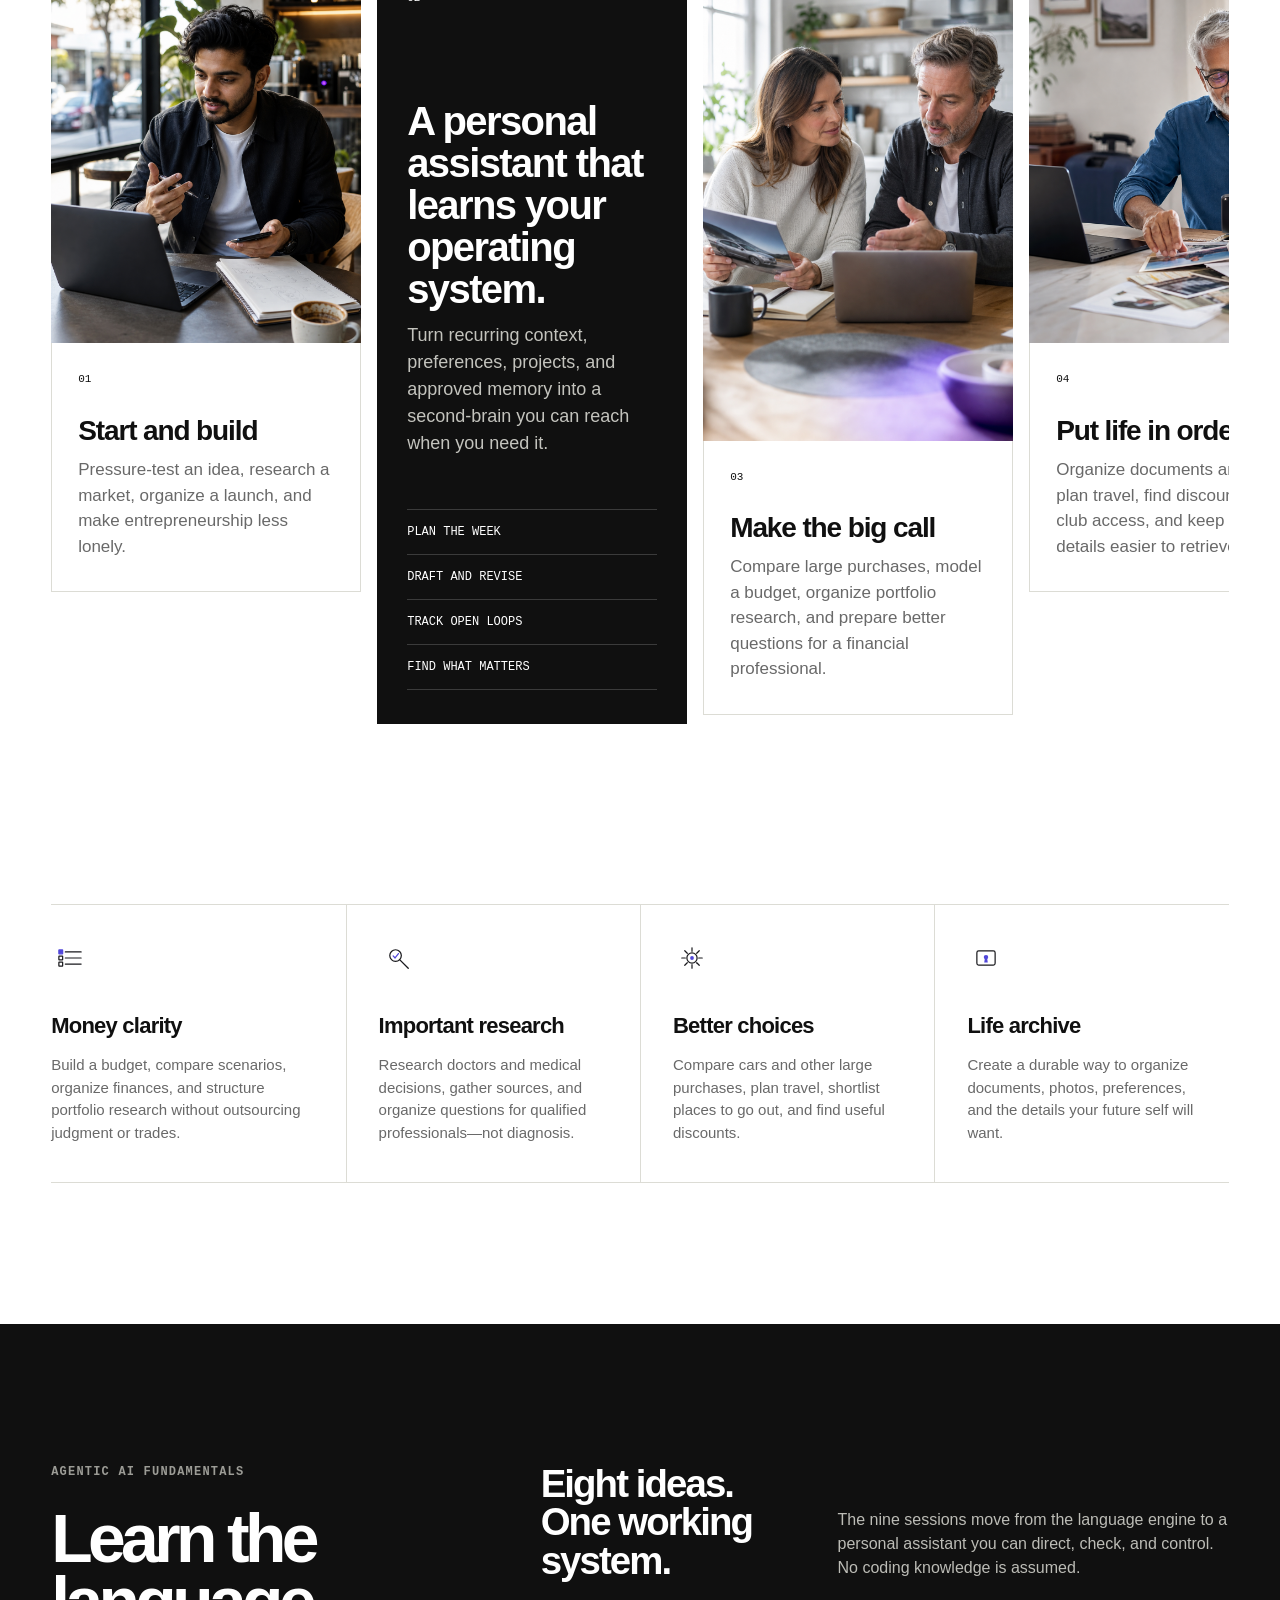
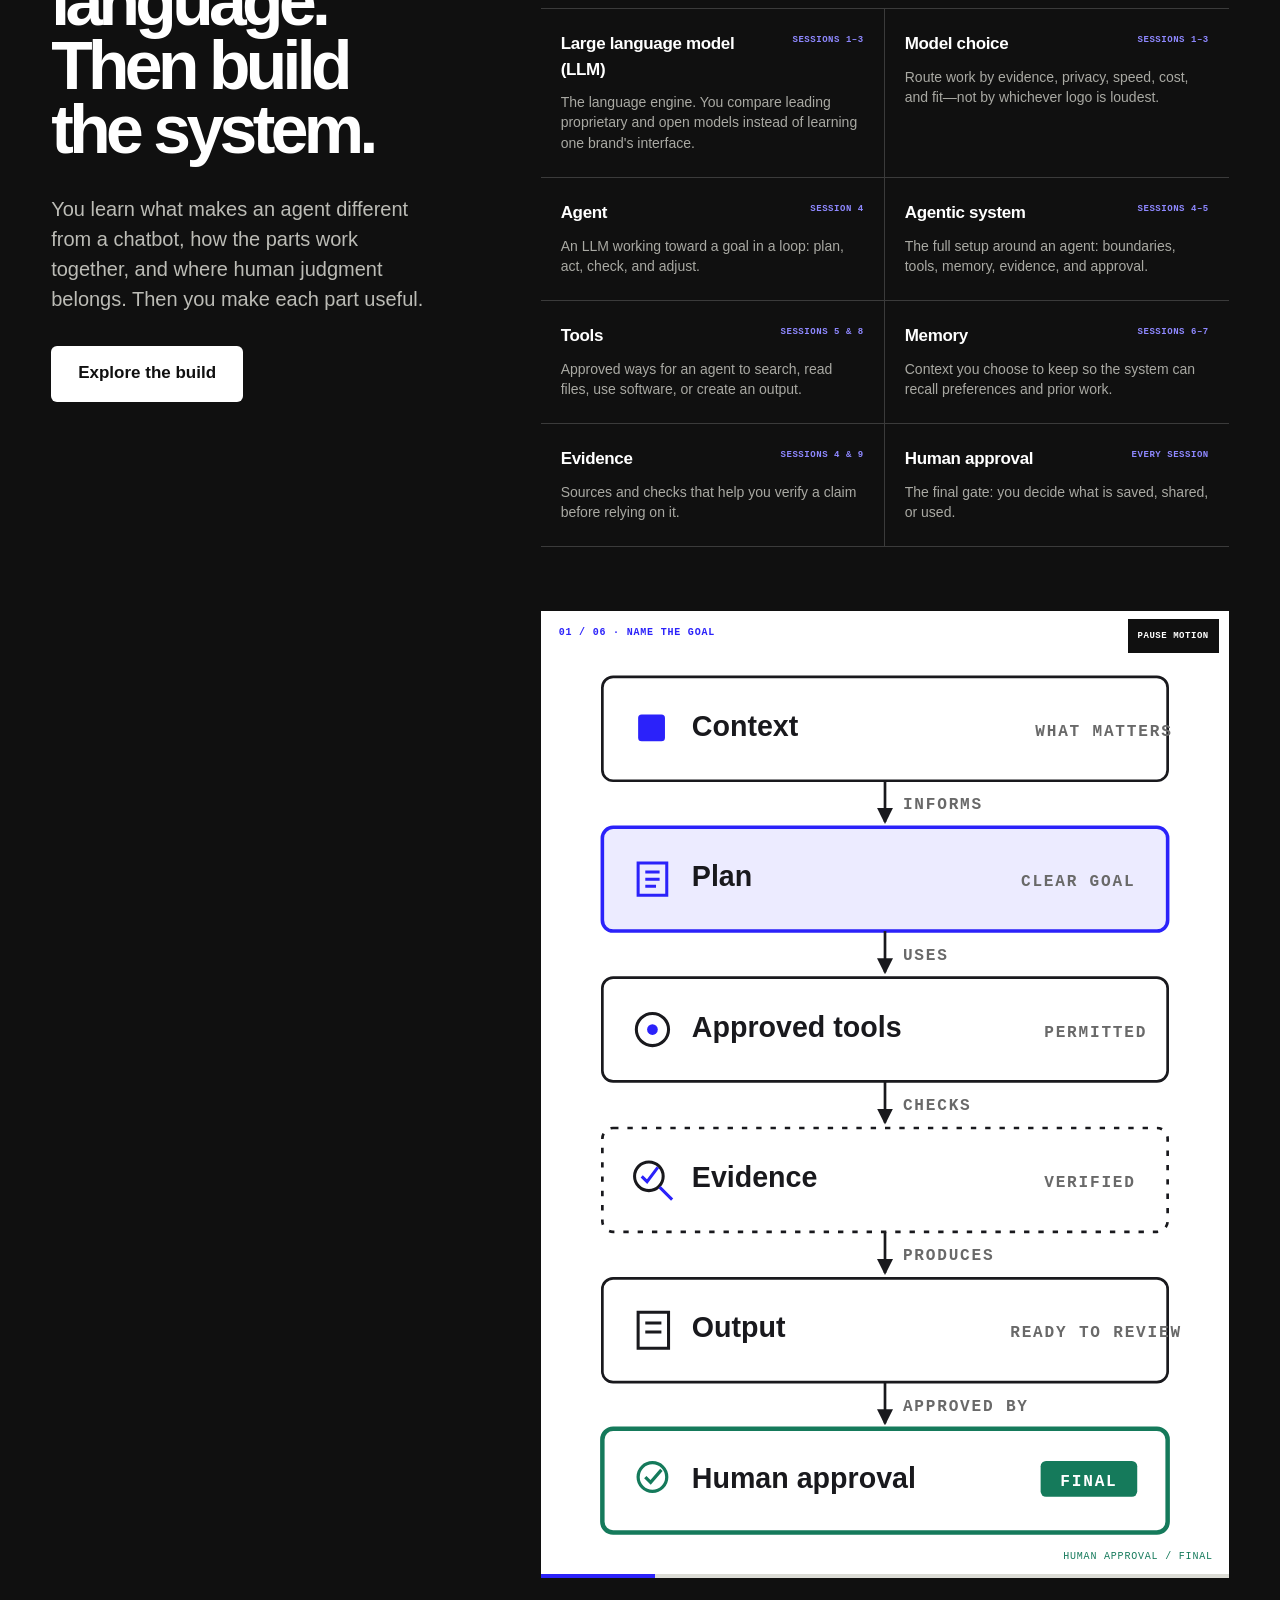
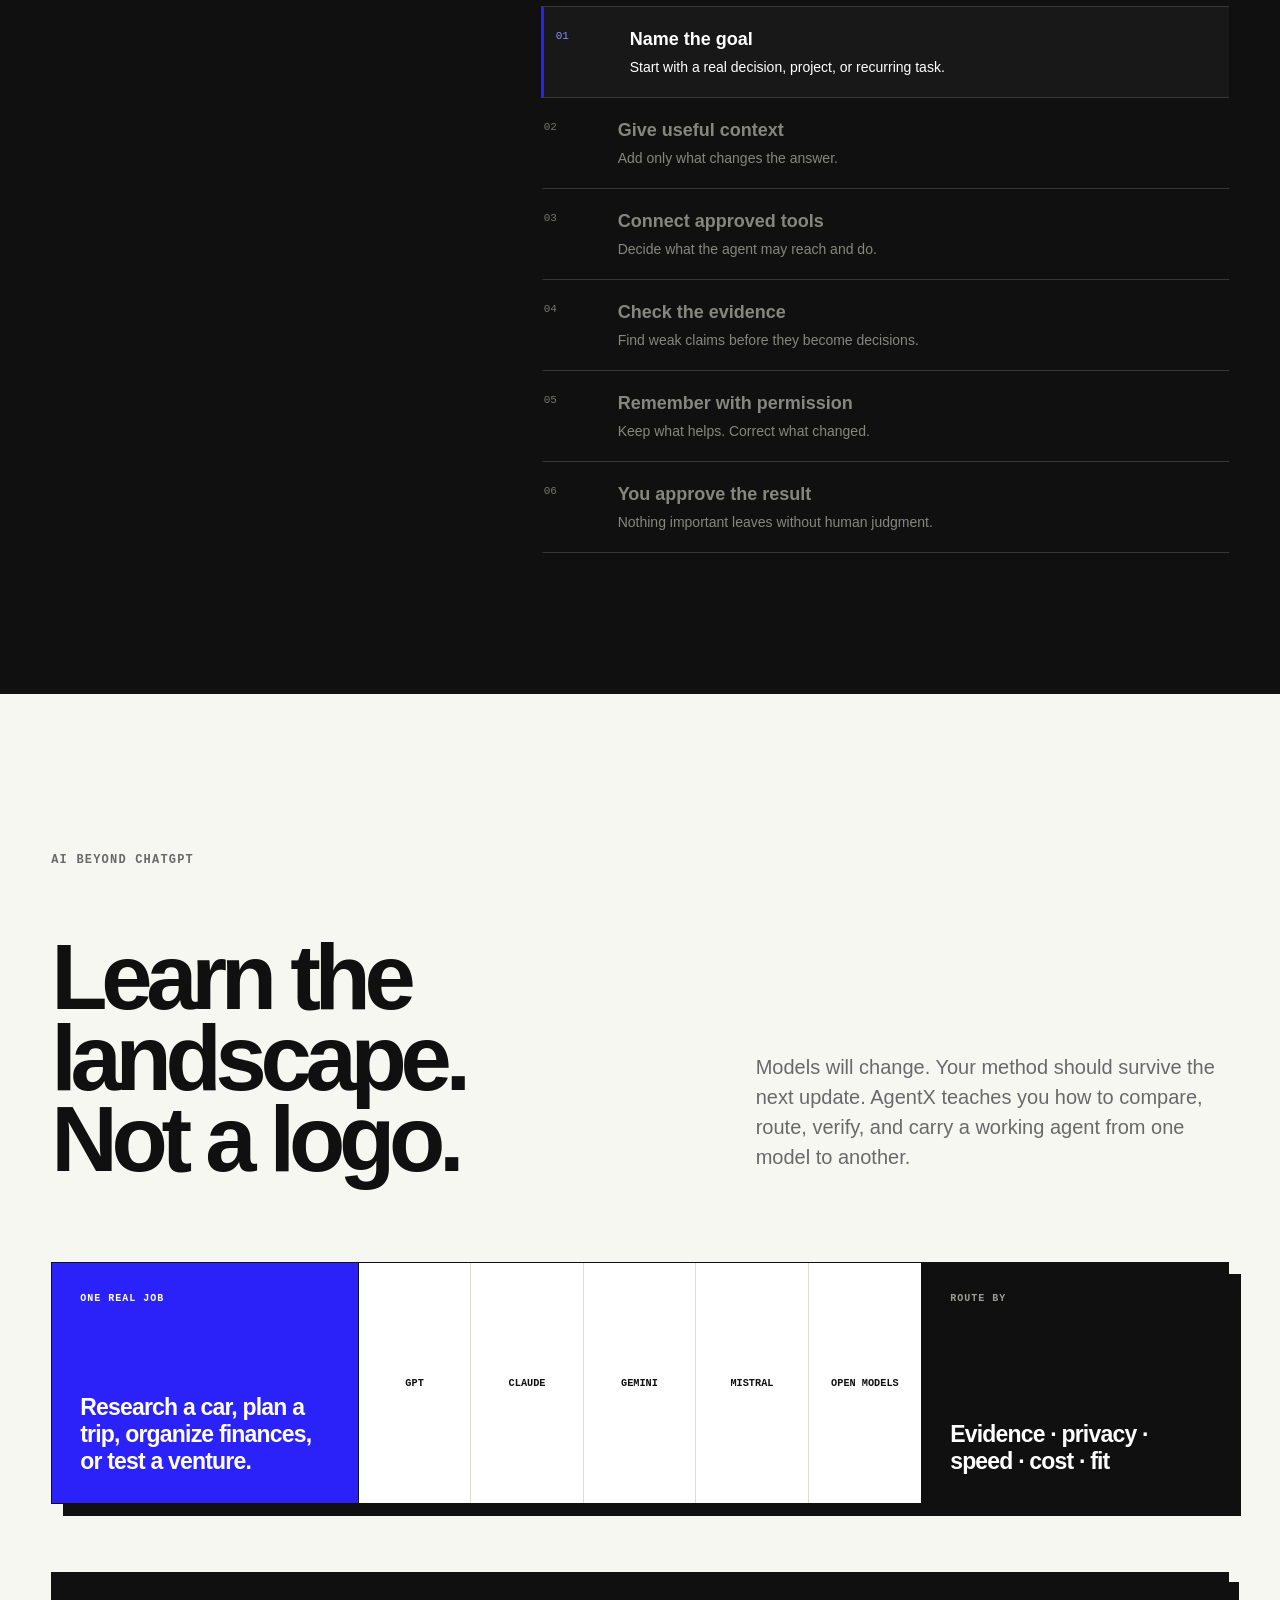
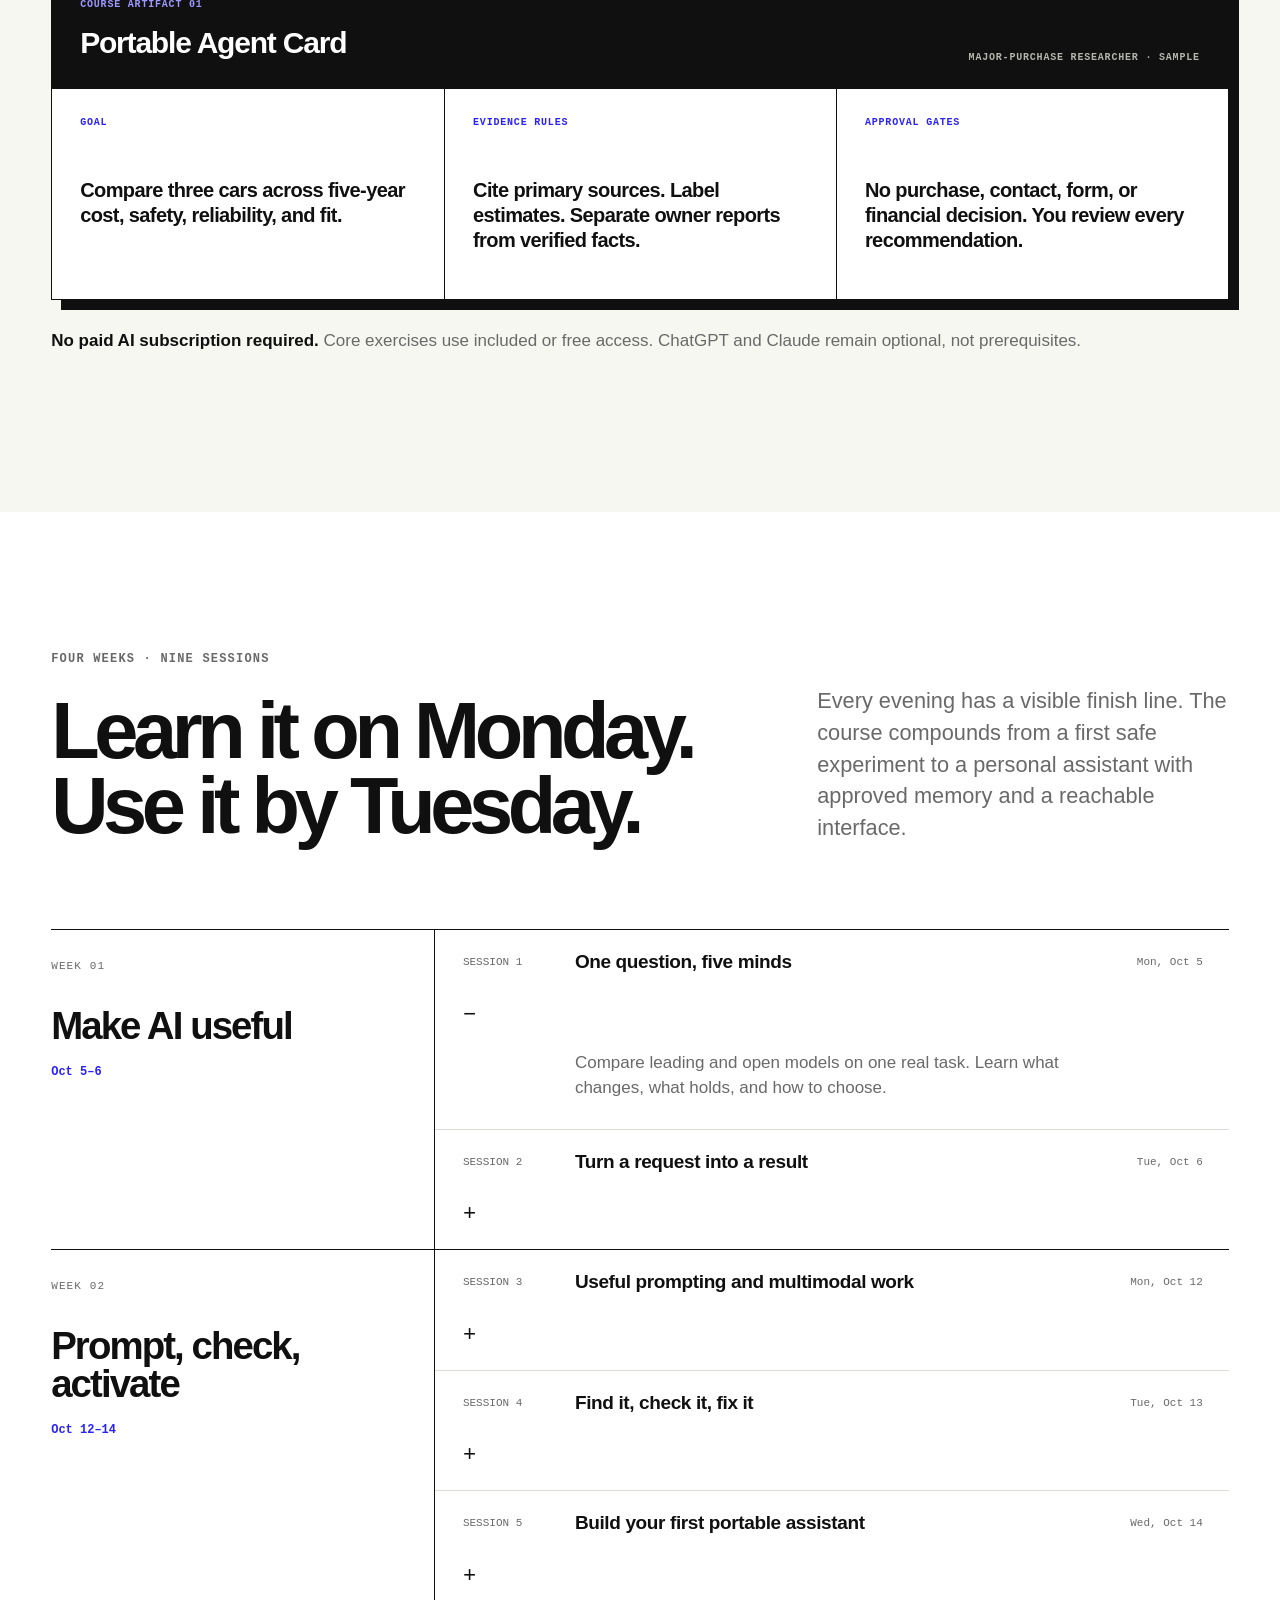
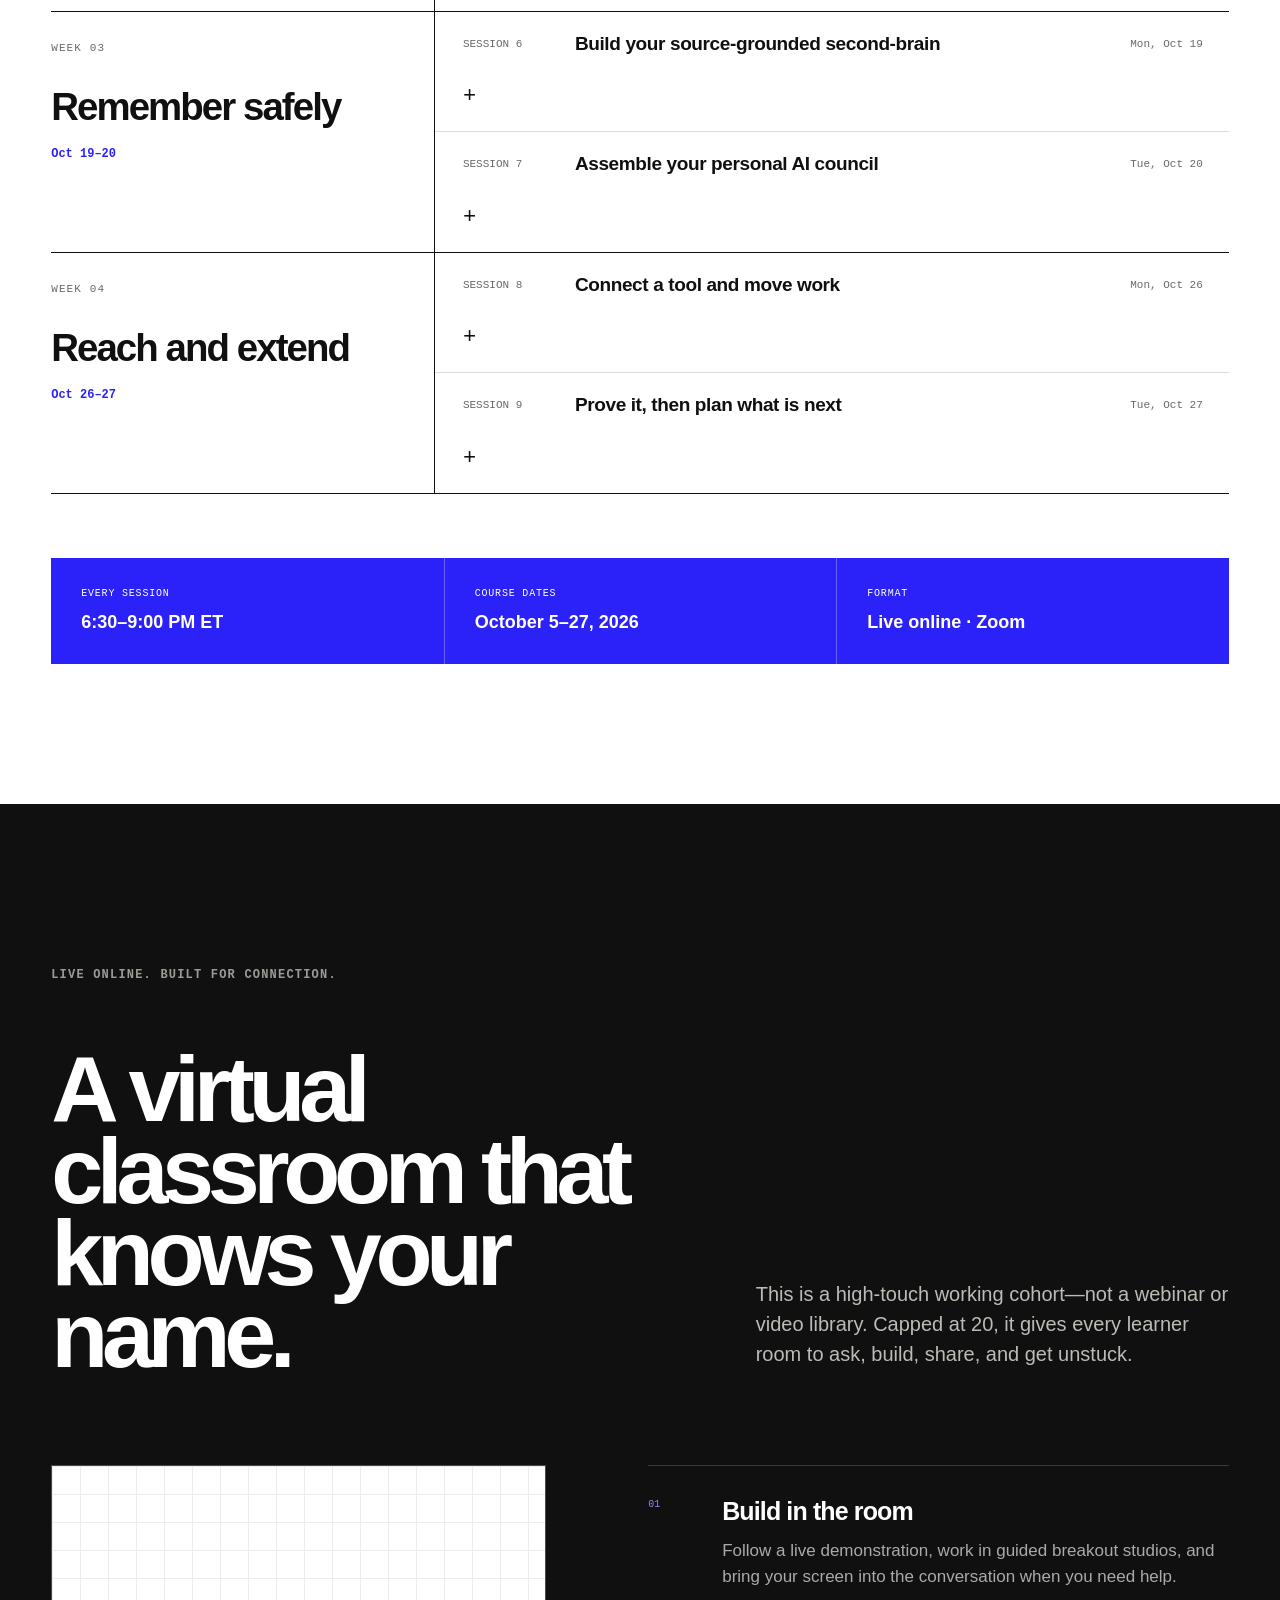
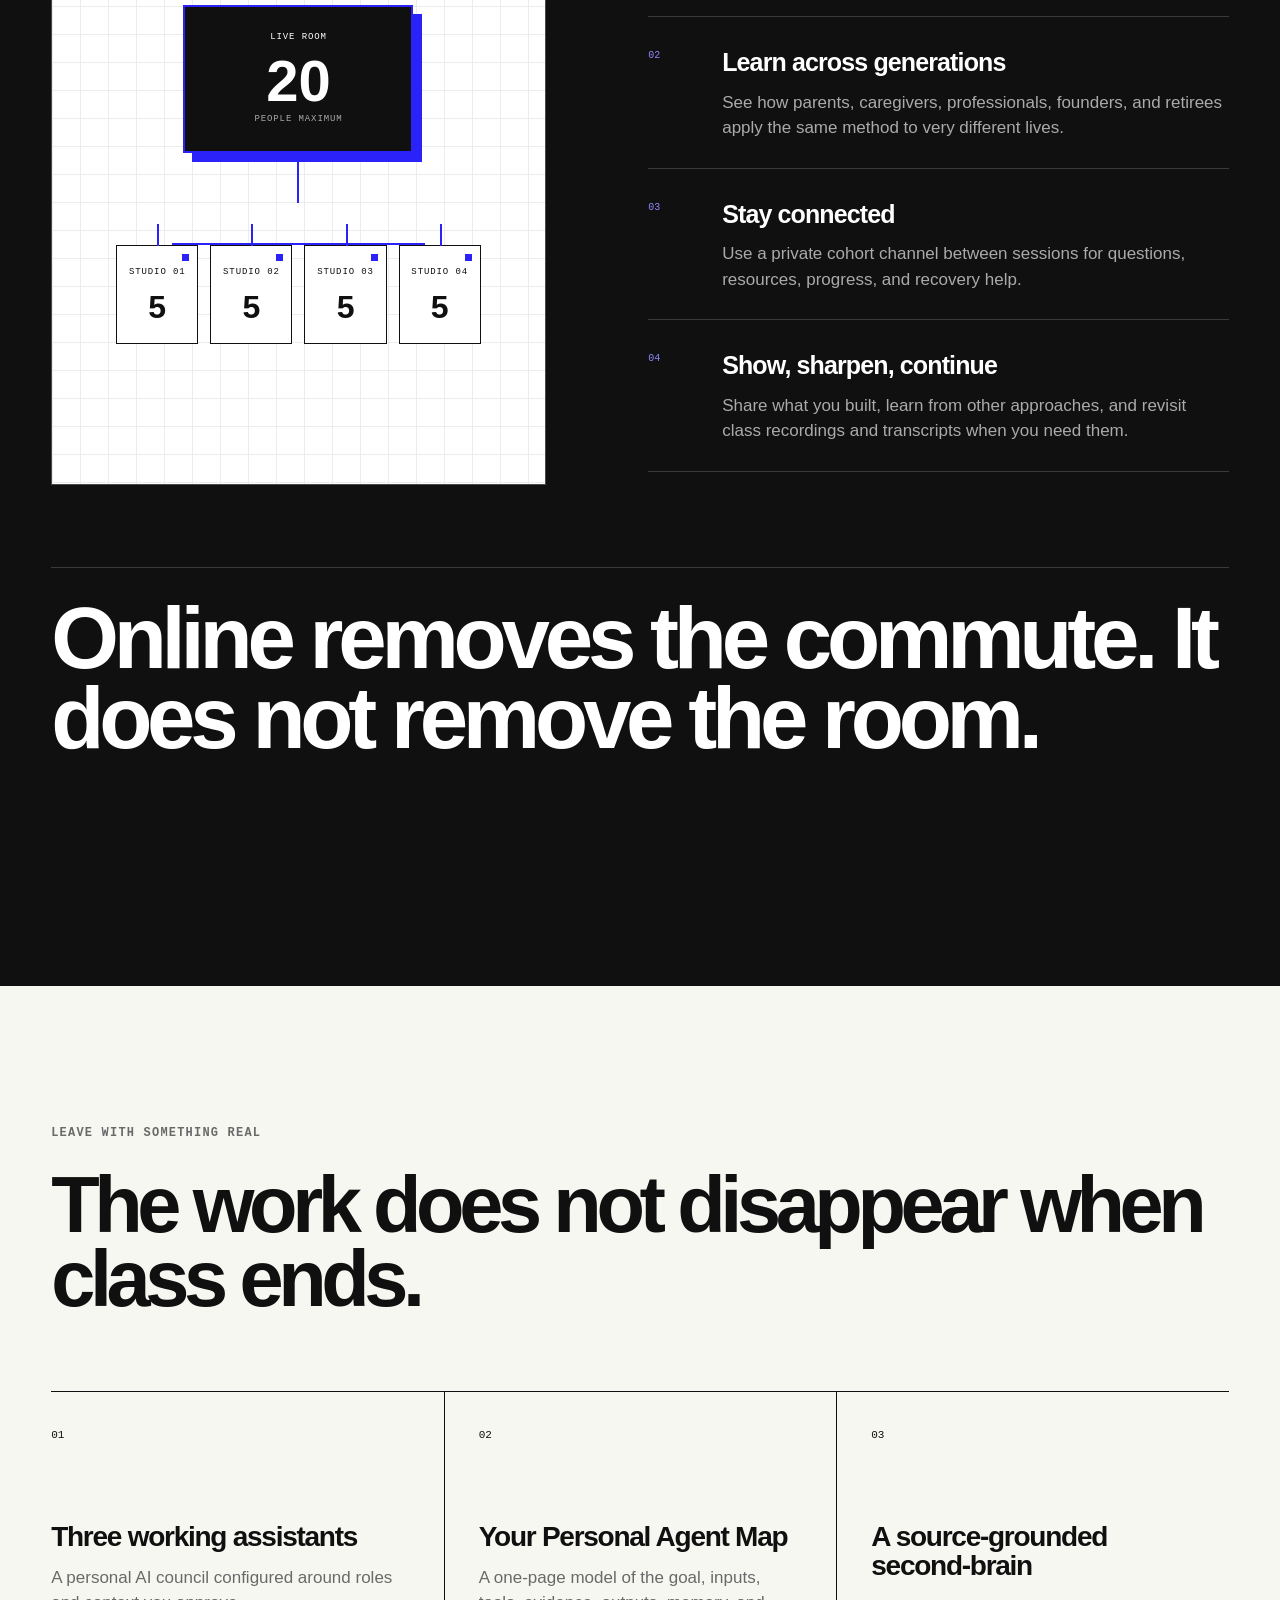
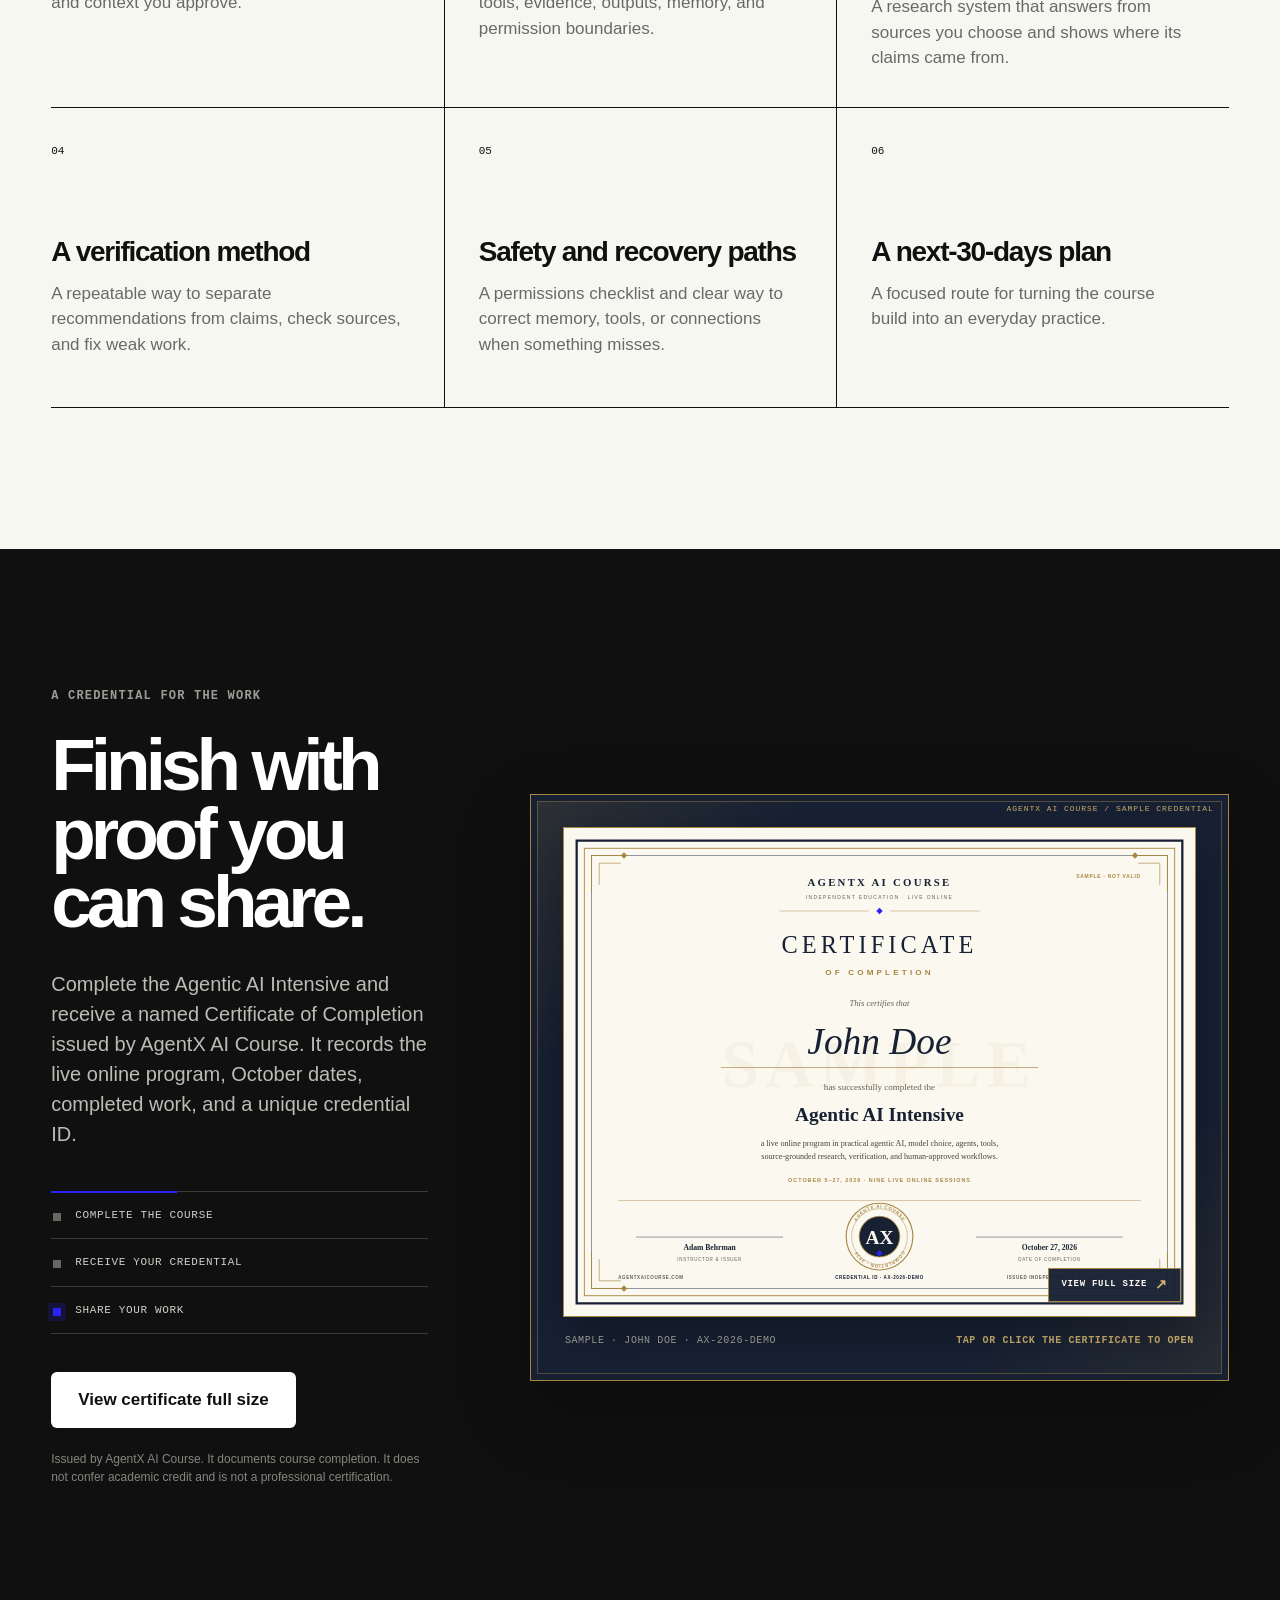
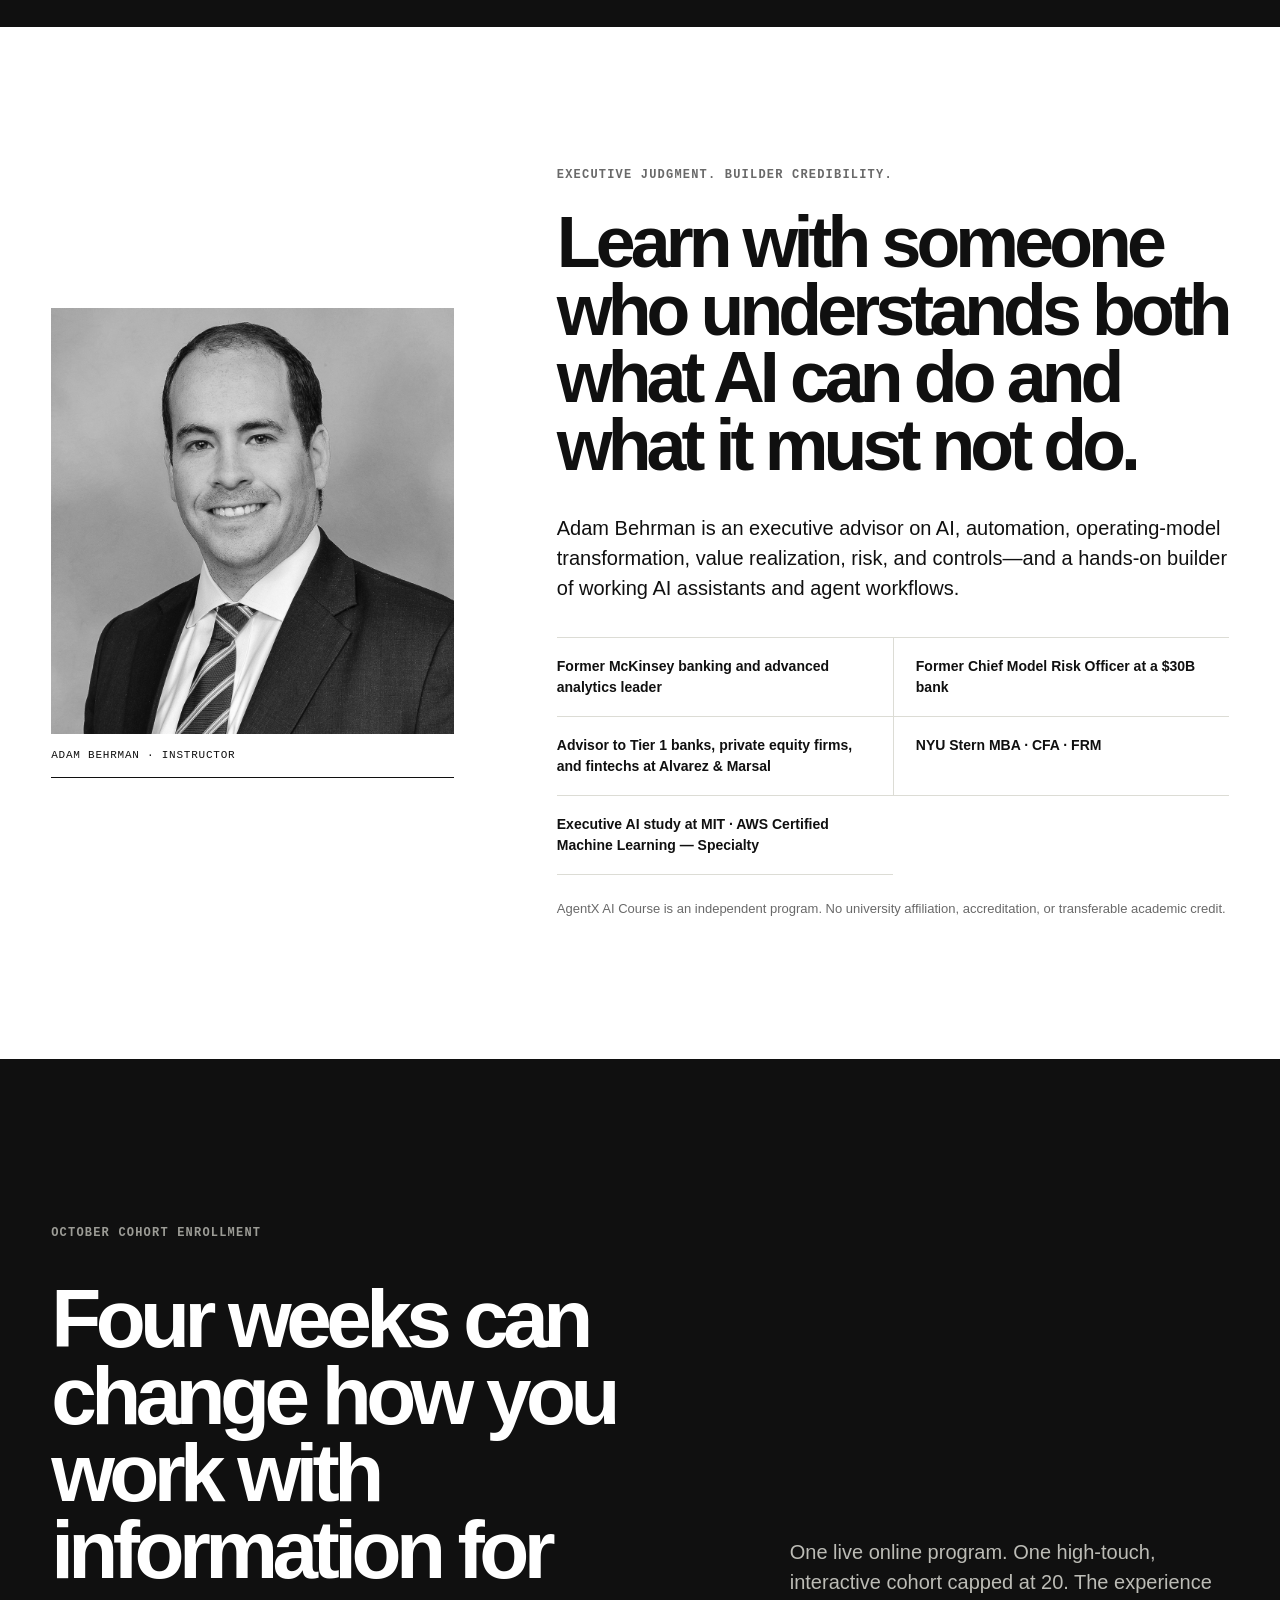
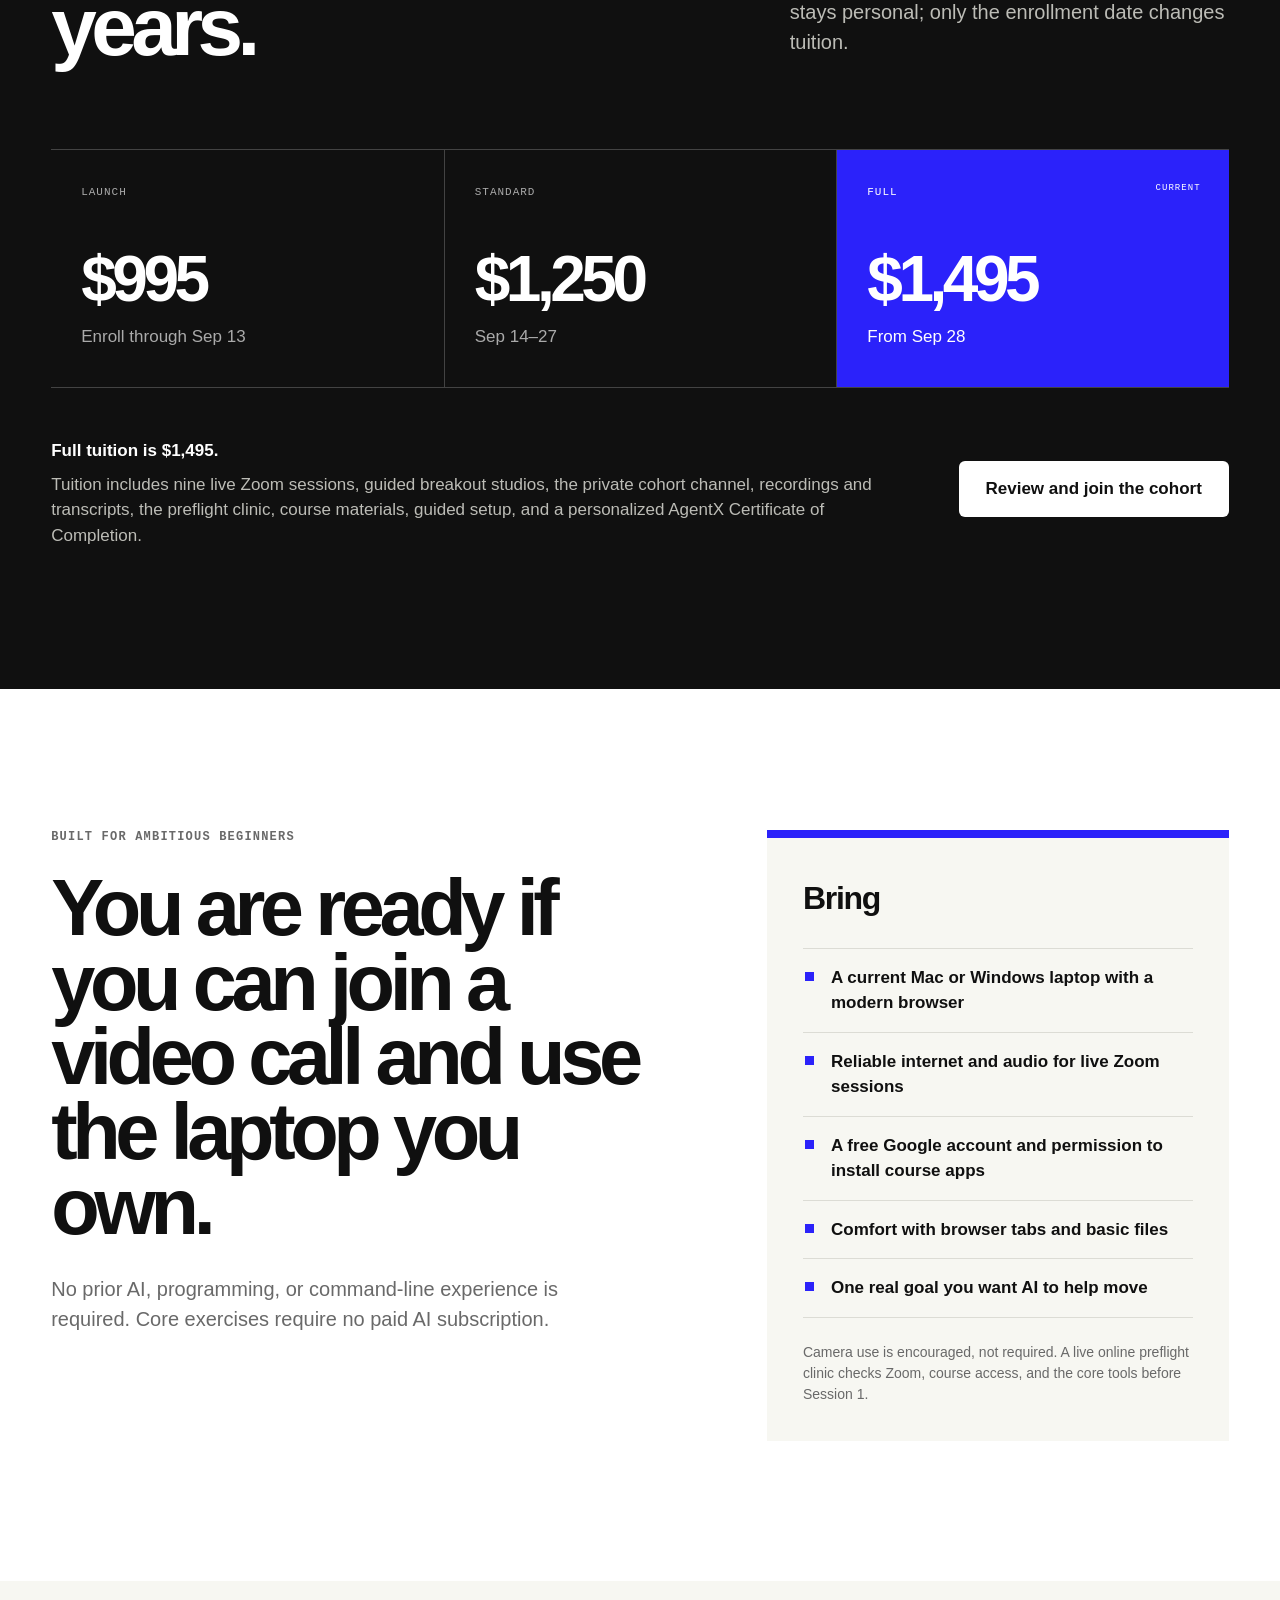
==== commit 01d982cf: "Launch AgentX live virtual cohort" ====
--- a/index.html
+++ b/index.html
@@ -4,7 +4,7 @@
   <meta charset="utf-8">
   <meta name="viewport" content="width=device-width, initial-scale=1, viewport-fit=cover">
   <title>AgentX AI Course — Agentic AI Intensive, October 2026</title>
-  <meta name="description" content="Build a second-brain and learn to work with superhuman reach. Nine live, in-person sessions for AI beginners in Tenafly, New Jersey, October 5–27, 2026.">
+  <meta name="description" content="Build a second-brain and learn to work with superhuman reach. Nine live online sessions for AI beginners, October 5–27, 2026. High-touch cohort, maximum 20.">
   <meta name="author" content="Adam Behrman">
   <meta name="robots" content="index, follow">
   <meta name="theme-color" content="#101010">
@@ -13,21 +13,21 @@
   <meta property="og:type" content="website">
   <meta property="og:site_name" content="AgentX AI Course">
   <meta property="og:title" content="AgentX AI Course — Build your second-brain">
-  <meta property="og:description" content="Nine live, in-person sessions. One useful personal AI system. October 5–27, 2026 in Tenafly, New Jersey.">
+  <meta property="og:description" content="Nine live online sessions. Three useful personal assistants. October 5–27, 2026. High-touch cohort, maximum 20.">
   <meta property="og:url" content="https://agentxaicourse.com/">
-  <meta property="og:image" content="https://agentxaicourse.com/og-image.png">
+  <meta property="og:image" content="https://agentxaicourse.com/og-image-virtual.png">
   <meta property="og:image:width" content="1200">
   <meta property="og:image:height" content="630">
   <meta property="og:image:alt" content="AgentX AI Course. Build your second-brain. Agentic AI Intensive, October 5 through 27, 2026.">
   <meta name="twitter:card" content="summary_large_image">
   <meta name="twitter:title" content="AgentX AI Course — Build your second-brain">
-  <meta name="twitter:description" content="Nine live, in-person sessions for ambitious AI beginners in Tenafly, New Jersey.">
-  <meta name="twitter:image" content="https://agentxaicourse.com/og-image.png">
+  <meta name="twitter:description" content="Nine live online sessions for ambitious AI beginners. Learn AI beyond ChatGPT in a high-touch 20-person cohort.">
+  <meta name="twitter:image" content="https://agentxaicourse.com/og-image-virtual.png">
 
   <link rel="icon" href="favicon.svg" type="image/svg+xml">
   <link rel="icon" href="favicon.ico" sizes="32x32 64x64">
   <link rel="apple-touch-icon" href="apple-touch-icon.png">
-  <link rel="stylesheet" href="styles.css?v=20260826u">
+  <link rel="stylesheet" href="styles.css?v=20260827x">
   <script>document.documentElement.classList.replace('no-js', 'js');</script>
   <script type="application/ld+json">
   {
@@ -37,7 +37,7 @@
     "url": "https://agentxaicourse.com/",
     "name": "AgentX AI Course",
     "alternateName": "Agentic AI Intensive",
-    "description": "A beginner-friendly, in-person course in practical agentic AI. Nine live sessions teach useful prompting, multimodal work, verification, agent design, a local personal assistant, memory, tools, permissions, and human-controlled release.",
+    "description": "A beginner-friendly live online course in practical agentic AI. Nine interactive sessions teach model choice, prompting, multimodal work, verification, portable agent design, source-grounded research, memory, tools, permissions, and human-controlled release.",
     "educationalCredentialAwarded": "AgentX AI Course Certificate of Completion",
     "inLanguage": "en",
     "isAccessibleForFree": false,
@@ -45,13 +45,13 @@
     "hasCourseInstance": {
       "@type": "CourseInstance",
       "name": "Agentic AI Intensive — October 2026 cohort",
-      "courseMode": "Onsite",
+      "courseMode": "Online",
       "startDate": "2026-10-05T18:30:00-04:00",
       "endDate": "2026-10-27T21:00:00-04:00",
       "location": {
-        "@type": "Place",
-        "name": "Tenafly, New Jersey",
-        "address": {"@type": "PostalAddress", "addressLocality": "Tenafly", "addressRegion": "NJ", "addressCountry": "US"}
+        "@type": "VirtualLocation",
+        "name": "Live online via Zoom",
+        "url": "https://agentxaicourse.com/register/"
       },
       "instructor": {
         "@type": "Person",
@@ -59,9 +59,9 @@
         "description": "Executive advisor on AI and automation at Alvarez & Marsal, serving Tier 1 banks, private equity firms, and fintechs; former McKinsey banking and advanced analytics leader; former Chief Model Risk Officer at a $30B bank; hands-on builder of AI assistants and agent workflows."
       },
       "offers": [
-        {"@type": "Offer", "name": "Launch tuition", "price": "1950", "priceCurrency": "USD", "priceValidUntil": "2026-09-13", "url": "https://agentxaicourse.com/register/"},
-        {"@type": "Offer", "name": "Standard tuition", "price": "2250", "priceCurrency": "USD", "validFrom": "2026-09-14", "priceValidUntil": "2026-09-27", "url": "https://agentxaicourse.com/register/"},
-        {"@type": "Offer", "name": "Full tuition", "price": "2500", "priceCurrency": "USD", "validFrom": "2026-09-28", "url": "https://agentxaicourse.com/register/"}
+        {"@type": "Offer", "name": "Launch tuition", "price": "995", "priceCurrency": "USD", "priceValidUntil": "2026-09-13", "url": "https://agentxaicourse.com/register/"},
+        {"@type": "Offer", "name": "Standard tuition", "price": "1250", "priceCurrency": "USD", "validFrom": "2026-09-14", "priceValidUntil": "2026-09-27", "url": "https://agentxaicourse.com/register/"},
+        {"@type": "Offer", "name": "Full tuition", "price": "1495", "priceCurrency": "USD", "validFrom": "2026-09-28", "url": "https://agentxaicourse.com/register/"}
       ]
     }
   }
@@ -78,6 +78,7 @@
     <nav class="site-nav" aria-label="Primary navigation">
       <a href="#possibilities">Possibilities</a>
       <a href="#program">Program</a>
+      <a href="#connection">Connection</a>
       <a href="#instructor">Instructor</a>
       <a href="#faq">FAQ</a>
     </nav>
@@ -87,20 +88,21 @@
   <main id="main">
     <section class="hero" aria-labelledby="hero-title">
       <div class="hero__copy">
-        <p class="eyebrow"><span>AgentX AI Course</span><span>Live in person · Tenafly, New Jersey</span></p>
+        <p class="eyebrow"><span>AgentX AI Course</span><span>Live online via Zoom · Join from anywhere</span></p>
         <h1 id="hero-title">
           <span>Build your <em>second-brain.</em></span>
           <span>Work with <em>superhuman</em> reach.</span>
         </h1>
-        <p class="hero__lede">Stop asking AI one-off questions. Learn to direct a personal agent that can research, organize, plan, remember, and help move real work forward—with you in control.</p>
+        <p class="hero__lede">Go beyond ChatGPT. Learn to choose the right model, then build a portable team of personal agents that can research, organize, plan, remember, and move real work—with you in control.</p>
         <div class="hero__actions">
           <a class="button button--primary" href="register/">Join the October cohort</a>
           <a class="text-link" href="#program">See the nine sessions <span aria-hidden="true">↘</span></a>
         </div>
+        <p class="hero__urgency"><strong>$995 launch tuition</strong><span>Through September 13 · Maximum 20</span></p>
         <dl class="hero__facts" aria-label="Course facts">
           <div><dt>Dates</dt><dd>October 5–27, 2026</dd></div>
-          <div><dt>Schedule</dt><dd>Nine live sessions · 6:30–9:00 PM</dd></div>
-          <div><dt>Experience</dt><dd>22.5 live hours · No coding required</dd></div>
+          <div><dt>Schedule</dt><dd>Nine live sessions · 6:30–9:00 PM ET</dd></div>
+          <div><dt>Experience</dt><dd>High-touch cohort · No coding required</dd></div>
         </dl>
       </div>
 
@@ -122,9 +124,9 @@
 
     <div class="fact-ribbon" aria-label="Course summary">
       <p><strong>9</strong> live sessions</p>
-      <p><strong>22.5</strong> guided hours</p>
-      <p><strong>1</strong> working personal assistant</p>
-      <p><strong>0</strong> coding required</p>
+      <p><strong>20</strong> participant maximum</p>
+      <p><strong>3</strong> working personal assistants</p>
+      <p><strong>0</strong> paid AI subscriptions required</p>
     </div>
 
     <section class="possibilities section" id="possibilities" aria-labelledby="possibilities-title">
@@ -180,11 +182,12 @@
       <div class="method__body">
         <section class="fundamentals reveal" id="fundamentals" aria-labelledby="fundamentals-title">
           <div class="fundamentals__heading">
-            <h3 id="fundamentals-title">Seven ideas.<br>One working system.</h3>
+            <h3 id="fundamentals-title">Eight ideas.<br>One working system.</h3>
             <p>The nine sessions move from the language engine to a personal assistant you can direct, check, and control. No coding knowledge is assumed.</p>
           </div>
           <dl class="fundamentals-grid">
-            <div><dt>Large language model (LLM)<span>Sessions 1–3</span></dt><dd>The engine that understands and generates language from your instructions and context.</dd></div>
+            <div><dt>Large language model (LLM)<span>Sessions 1–3</span></dt><dd>The language engine. You compare leading proprietary and open models instead of learning one brand's interface.</dd></div>
+            <div><dt>Model choice<span>Sessions 1–3</span></dt><dd>Route work by evidence, privacy, speed, cost, and fit—not by whichever logo is loudest.</dd></div>
             <div><dt>Agent<span>Session 4</span></dt><dd>An LLM working toward a goal in a loop: plan, act, check, and adjust.</dd></div>
             <div><dt>Agentic system<span>Sessions 4–5</span></dt><dd>The full setup around an agent: boundaries, tools, memory, evidence, and approval.</dd></div>
             <div><dt>Tools<span>Sessions 5 &amp; 8</span></dt><dd>Approved ways for an agent to search, read files, use software, or create an output.</dd></div>
@@ -201,6 +204,7 @@
               <img src="assets/agent-map.svg" alt="A personal agent map showing context informing a plan, approved tools producing an output, evidence checking the output, and human approval at the final gate" width="1120" height="580" loading="lazy">
             </picture>
             <div class="agent-system__progress" aria-hidden="true"><span></span></div>
+            <button class="agent-system__motion" type="button" data-agent-motion aria-pressed="false">Pause motion</button>
           </div>
           <ol class="agent-steps">
             <li class="is-active"><span>01</span><div><strong>Name the goal</strong><small>Start with a real decision, project, or recurring task.</small></div></li>
@@ -214,6 +218,30 @@
       </div>
     </section>
 
+    <section class="model-lab section section--paper" id="models" aria-labelledby="models-title">
+      <div class="model-lab__header reveal">
+        <p class="eyebrow">AI beyond ChatGPT</p>
+        <h2 id="models-title">Learn the landscape.<br>Not a logo.</h2>
+        <p>Models will change. Your method should survive the next update. AgentX teaches you how to compare, route, verify, and carry a working agent from one model to another.</p>
+      </div>
+      <div class="model-route reveal" aria-label="One task routed across several AI model families">
+        <div class="model-route__question"><span>One real job</span><strong>Research a car, plan a trip, organize finances, or test a venture.</strong></div>
+        <div class="model-route__models" aria-label="Model families covered">
+          <span>GPT</span><span>Claude</span><span>Gemini</span><span>Mistral</span><span>Open models</span>
+        </div>
+        <div class="model-route__gate"><span>Route by</span><strong>Evidence · privacy · speed · cost · fit</strong></div>
+      </div>
+      <div class="agent-card-preview reveal" aria-label="Sample portable Agent Card course artifact">
+        <header><div><p>Course artifact 01</p><h3>Portable Agent Card</h3></div><span>Major-purchase researcher · Sample</span></header>
+        <div class="agent-card-preview__grid">
+          <article><p>Goal</p><strong>Compare three cars across five-year cost, safety, reliability, and fit.</strong></article>
+          <article><p>Evidence rules</p><strong>Cite primary sources. Label estimates. Separate owner reports from verified facts.</strong></article>
+          <article><p>Approval gates</p><strong>No purchase, contact, form, or financial decision. You review every recommendation.</strong></article>
+        </div>
+      </div>
+      <p class="model-lab__note reveal"><strong>No paid AI subscription required.</strong> Core exercises use included or free access. ChatGPT and Claude remain optional, not prerequisites.</p>
+    </section>
+
     <section class="program section" id="program" aria-labelledby="program-title">
       <div class="section-heading section-heading--split reveal">
         <div><p class="eyebrow">Four weeks · Nine sessions</p><h2 id="program-title">Learn it on Monday. Use it by Tuesday.</h2></div>
@@ -224,8 +252,8 @@
         <article class="program-week reveal">
           <header><p>Week 01</p><h3>Make AI useful</h3><span>Oct 5–6</span></header>
           <div class="program-sessions">
-            <details open><summary><span>Session 1</span><strong>Meet your future assistant</strong><time>Mon, Oct 5</time></summary><p>Create a safe first experiment and see the four-week path from chat to a directed agent.</p></details>
-            <details><summary><span>Session 2</span><strong>Turn a request into a result</strong><time>Tue, Oct 6</time></summary><p>Build and revise a finished artifact, then identify what made the work better.</p></details>
+            <details open><summary><span>Session 1</span><strong>One question, five minds</strong><time>Mon, Oct 5</time></summary><p>Compare leading and open models on one real task. Learn what changes, what holds, and how to choose.</p></details>
+            <details><summary><span>Session 2</span><strong>Turn a request into a result</strong><time>Tue, Oct 6</time></summary><p>Build a portable Agent Card, create a finished artifact, and identify what made the work better.</p></details>
           </div>
         </article>
 
@@ -234,32 +262,59 @@
           <div class="program-sessions">
             <details><summary><span>Session 3</span><strong>Useful prompting and multimodal work</strong><time>Mon, Oct 12</time></summary><p>Use goal, context, constraints, and desired output; then turn visual inputs into checked action.</p></details>
             <details><summary><span>Session 4</span><strong>Find it, check it, fix it</strong><time>Tue, Oct 13</time></summary><p>Verify claims and map the parts of an agent: decisions, tools, memory, permissions, and stopping conditions.</p></details>
-            <details><summary><span>Session 5</span><strong>Give intelligence a place to live</strong><time>Wed, Oct 14</time></summary><p>Build your Personal Agent Map, activate Hermes Desktop, and get a personalized local response.</p></details>
+            <details><summary><span>Session 5</span><strong>Build your first portable assistant</strong><time>Wed, Oct 14</time></summary><p>Turn your Agent Card into a working assistant that can move between approved models and tools.</p></details>
           </div>
         </article>
 
         <article class="program-week reveal">
           <header><p>Week 03</p><h3>Remember safely</h3><span>Oct 19–20</span></header>
           <div class="program-sessions">
-            <details><summary><span>Session 6</span><strong>Memory foundations</strong><time>Mon, Oct 19</time></summary><p>Connect Hindsight, store one safe memory, test recall, and see what durable context changes.</p></details>
-            <details><summary><span>Session 7</span><strong>Remember, recall, correct</strong><time>Tue, Oct 20</time></summary><p>Test memory, correct one miss, and connect approved knowledge to your Agent Map.</p></details>
+            <details><summary><span>Session 6</span><strong>Build your source-grounded second-brain</strong><time>Mon, Oct 19</time></summary><p>Connect chosen sources, test retrieval, and see how grounded context changes the answer.</p></details>
+            <details><summary><span>Session 7</span><strong>Assemble your personal AI council</strong><time>Tue, Oct 20</time></summary><p>Build three assistants, correct one miss, and give each a clear role, memory boundary, and approval gate.</p></details>
           </div>
         </article>
 
         <article class="program-week reveal">
           <header><p>Week 04</p><h3>Reach and extend</h3><span>Oct 26–27</span></header>
           <div class="program-sessions">
-            <details><summary><span>Session 8</span><strong>Reach your assistant from Slack</strong><time>Mon, Oct 26</time></summary><p>Connect local Hermes to Slack, send the first message, and practice the recovery lane.</p></details>
-            <details><summary><span>Session 9</span><strong>Prove it, then plan what is next</strong><time>Tue, Oct 27</time></summary><p>Complete a conversation and memory capstone, test retrieval, and leave with a departure plan.</p></details>
+            <details><summary><span>Session 8</span><strong>Connect a tool and move work</strong><time>Mon, Oct 26</time></summary><p>Give one assistant an approved way to research, read, or create—then practice the recovery lane.</p></details>
+            <details><summary><span>Session 9</span><strong>Prove it, then plan what is next</strong><time>Tue, Oct 27</time></summary><p>Complete a source-grounded capstone, test portability and retrieval, and leave with a departure plan.</p></details>
           </div>
         </article>
       </div>
 
       <div class="schedule-band reveal" aria-label="Schedule">
-        <p><span>Every session</span><strong>6:30–9:00 PM</strong></p>
+        <p><span>Every session</span><strong>6:30–9:00 PM ET</strong></p>
         <p><span>Course dates</span><strong>October 5–27, 2026</strong></p>
-        <p><span>Format</span><strong>In person · Tenafly, New Jersey</strong></p>
-      </div>
+        <p><span>Format</span><strong>Live online · Zoom</strong></p>
+      </div>
+    </section>
+
+    <section class="connection section section--ink" id="connection" aria-labelledby="connection-title">
+      <div class="connection__header reveal">
+        <p class="eyebrow">Live online. Built for connection.</p>
+        <h2 id="connection-title">A virtual classroom that knows your name.</h2>
+        <p>This is a high-touch working cohort—not a webinar or video library. Capped at 20, it gives every learner room to ask, build, share, and get unstuck.</p>
+      </div>
+      <div class="connection__body">
+        <div class="connection-map reveal" aria-label="One live classroom branches into four breakout studios of five learners">
+          <div class="connection-map__room"><span>Live room</span><strong>20</strong><small>people maximum</small></div>
+          <div class="connection-map__line" aria-hidden="true"></div>
+          <div class="connection-map__studios">
+            <div><span>Studio 01</span><strong>5</strong></div>
+            <div><span>Studio 02</span><strong>5</strong></div>
+            <div><span>Studio 03</span><strong>5</strong></div>
+            <div><span>Studio 04</span><strong>5</strong></div>
+          </div>
+        </div>
+        <div class="connection-list reveal">
+          <article><span>01</span><div><h3>Build in the room</h3><p>Follow a live demonstration, work in guided breakout studios, and bring your screen into the conversation when you need help.</p></div></article>
+          <article><span>02</span><div><h3>Learn across generations</h3><p>See how parents, caregivers, professionals, founders, and retirees apply the same method to very different lives.</p></div></article>
+          <article><span>03</span><div><h3>Stay connected</h3><p>Use a private cohort channel between sessions for questions, resources, progress, and recovery help.</p></div></article>
+          <article><span>04</span><div><h3>Show, sharpen, continue</h3><p>Share what you built, learn from other approaches, and revisit class recordings and transcripts when you need them.</p></div></article>
+        </div>
+      </div>
+      <p class="connection__promise reveal">Online removes the commute. It does not remove the room.</p>
     </section>
 
     <section class="outcomes section section--paper" aria-labelledby="outcomes-title">
@@ -268,10 +323,10 @@
         <h2 id="outcomes-title">The work does not disappear when class ends.</h2>
       </div>
       <div class="outcome-list reveal">
-        <article><span>01</span><h3>A working personal assistant</h3><p>Configured around context you approve, with a clear path for extending it.</p></article>
+        <article><span>01</span><h3>Three working assistants</h3><p>A personal AI council configured around roles and context you approve.</p></article>
         <article><span>02</span><h3>Your Personal Agent Map</h3><p>A one-page model of the goal, inputs, tools, evidence, outputs, memory, and permission boundaries.</p></article>
-        <article><span>03</span><h3>A verification method</h3><p>A repeatable way to separate recommendations from claims, check sources, and fix weak work.</p></article>
-        <article><span>04</span><h3>A first useful result</h3><p>One practical mission moved from rough intent to a reviewed outcome you can use.</p></article>
+        <article><span>03</span><h3>A source-grounded second-brain</h3><p>A research system that answers from sources you choose and shows where its claims came from.</p></article>
+        <article><span>04</span><h3>A verification method</h3><p>A repeatable way to separate recommendations from claims, check sources, and fix weak work.</p></article>
         <article><span>05</span><h3>Safety and recovery paths</h3><p>A permissions checklist and clear way to correct memory, tools, or connections when something misses.</p></article>
         <article><span>06</span><h3>A next-30-days plan</h3><p>A focused route for turning the course build into an everyday practice.</p></article>
       </div>
@@ -281,18 +336,18 @@
       <div class="certificate-showcase__copy reveal">
         <p class="eyebrow">A credential for the work</p>
         <h2 id="certificate-title">Finish with proof you can share.</h2>
-        <p>Complete the Agentic AI Intensive and receive a named Certificate of Completion issued by AgentX AI Course. It records the program, October dates, the 22.5-hour program scope, and a unique credential ID.</p>
+        <p>Complete the Agentic AI Intensive and receive a named Certificate of Completion issued by AgentX AI Course. It records the live online program, October dates, completed work, and a unique credential ID.</p>
         <ol class="certificate-flow" aria-label="Certificate steps">
           <li>Complete the course</li>
           <li>Receive your credential</li>
           <li>Share your work</li>
         </ol>
-        <a class="button button--light" href="assets/agentx-certificate-sample.pdf?v=20260826u" target="_blank" rel="noopener" aria-label="View the sample certificate PDF full size (opens in a new tab)">View certificate full size</a>
+        <a class="button button--light" href="assets/agentx-certificate-sample.pdf?v=20260827v" target="_blank" rel="noopener" aria-label="View the sample certificate PDF full size (opens in a new tab)">View certificate full size</a>
         <p class="certificate-note">Issued by AgentX AI Course. It documents course completion. It does not confer academic credit and is not a professional certification.</p>
       </div>
       <figure class="certificate-preview reveal">
-        <a href="assets/agentx-certificate-sample.pdf?v=20260826u" target="_blank" rel="noopener" aria-label="Open the John Doe sample Certificate of Completion full size in a new tab">
-          <img src="assets/agentx-certificate-sample.svg?v=20260826u" alt="Sample AgentX AI Course Certificate of Completion for John Doe, marked not valid" width="1400" height="1082" loading="lazy">
+        <a href="assets/agentx-certificate-sample.pdf?v=20260827v" target="_blank" rel="noopener" aria-label="Open the John Doe sample Certificate of Completion full size in a new tab">
+          <img src="assets/agentx-certificate-sample.svg?v=20260827v" alt="Sample AgentX AI Course Certificate of Completion for John Doe, marked not valid" width="1400" height="1082" loading="lazy">
           <span class="certificate-preview__action" aria-hidden="true">View full size <span>↗</span></span>
         </a>
         <figcaption><span>Sample · John Doe · AX-2026-DEMO</span><strong>Tap or click the certificate to open</strong></figcaption>
@@ -323,25 +378,25 @@
       <div class="enrollment__header reveal">
         <p class="eyebrow">October cohort enrollment</p>
         <h2 id="enroll-title">Four weeks can change how you work with information for years.</h2>
-        <p>One program. One high-touch cohort limited to 20 participants. The curriculum stays the same; only the enrollment date changes tuition.</p>
+        <p>One live online program. One high-touch, interactive cohort capped at 20. The experience stays personal; only the enrollment date changes tuition.</p>
       </div>
 
       <div class="tuition reveal" data-tuition>
         <article class="tuition-card" data-price-window="launch">
-          <p>Launch</p><strong>$1,950</strong><span>Enroll through Sep 13</span>
+          <p>Launch</p><strong>$995</strong><span>Enroll through Sep 13</span>
         </article>
         <article class="tuition-card" data-price-window="standard">
-          <p>Standard</p><strong>$2,250</strong><span>Sep 14–27</span>
+          <p>Standard</p><strong>$1,250</strong><span>Sep 14–27</span>
         </article>
         <article class="tuition-card" data-price-window="full">
-          <p>Full</p><strong>$2,500</strong><span>From Sep 28</span>
+          <p>Full</p><strong>$1,495</strong><span>From Sep 28</span>
         </article>
       </div>
 
       <div class="enrollment__action reveal">
         <div>
           <p class="price-status" data-price-status>Launch tuition is available now.</p>
-          <p>Tuition includes nine live sessions, the preflight clinic, course materials, guided setup, recovery guidance, the complete take-home system, and a personalized AgentX Certificate of Completion.</p>
+          <p>Tuition includes nine live Zoom sessions, guided breakout studios, the private cohort channel, recordings and transcripts, the preflight clinic, course materials, guided setup, and a personalized AgentX Certificate of Completion.</p>
         </div>
         <a class="button button--black" href="register/">Review and join the cohort</a>
       </div>
@@ -350,18 +405,19 @@
     <section class="fit section" aria-labelledby="fit-title">
       <div class="fit__copy reveal">
         <p class="eyebrow">Built for ambitious beginners</p>
-        <h2 id="fit-title">You are ready if you can use the laptop you already own.</h2>
-        <p>No prior AI, programming, or command-line experience is required. You should be comfortable with browser tabs, uploads, downloads, copy and paste, and basic files.</p>
+        <h2 id="fit-title">You are ready if you can join a video call and use the laptop you own.</h2>
+        <p>No prior AI, programming, or command-line experience is required. Core exercises require no paid AI subscription.</p>
       </div>
       <div class="fit__check reveal">
         <h3>Bring</h3>
         <ul>
-          <li>A Mac with an M1, M2, M3, M4, or newer M-series chip, or a Windows 10/11 laptop</li>
-          <li>Permission to install software</li>
+          <li>A current Mac or Windows laptop with a modern browser</li>
+          <li>Reliable internet and audio for live Zoom sessions</li>
+          <li>A free Google account and permission to install course apps</li>
           <li>Comfort with browser tabs and basic files</li>
           <li>One real goal you want AI to help move</li>
         </ul>
-        <p>Mac check: open the Apple menu and choose About This Mac. A supported Mac shows a Chip named M1, M2, M3, M4, or a newer M-series model. Macs showing an Intel processor are not supported. Windows 10 and 11 laptops are supported. A preflight clinic helps finish setup before Session 1.</p>
+        <p>Camera use is encouraged, not required. A live online preflight clinic checks Zoom, course access, and the core tools before Session 1.</p>
       </div>
     </section>
 
@@ -369,11 +425,15 @@
       <div class="section-heading reveal"><p class="eyebrow">The practical questions</p><h2 id="faq-title">Before you join.</h2></div>
       <div class="faq-list reveal">
         <details><summary>Is this for complete beginners?</summary><p>Yes. The course begins with an ordinary AI task and builds one capability at a time. You need everyday laptop comfort, not coding experience.</p></details>
-        <details><summary>What exactly will I build?</summary><p>You will create a Personal Agent Map, configure a local assistant, add approved memory, connect it to Slack, complete one practical mission, and leave with verification and permissions methods.</p></details>
+        <details><summary>What exactly will I build?</summary><p>You will build three working assistants, one source-grounded second-brain, a portable Agent Card, a Personal Agent Map, and verification and permission methods.</p></details>
         <details><summary>Can it help with financial or medical choices?</summary><p>It can help organize research, compare scenarios, surface sources, and prepare better questions. It does not replace a qualified financial, legal, or medical professional, diagnose conditions, or execute portfolio decisions.</p></details>
-        <details><summary>Where is the course held?</summary><p>In person in Tenafly, New Jersey. The exact venue and arrival details are shared with enrolled learners.</p></details>
-        <details><summary>What software do I need?</summary><p>Bring the supported laptop described above with permission to install software. Setup for Hermes Desktop, Hindsight, and Slack is guided during preflight and class.</p></details>
-        <details><summary>Will I receive a certificate?</summary><p>Yes. Learners who complete the course receive a named Certificate of Completion issued by AgentX AI Course with the program dates, total program length, and a unique credential ID. It does not confer academic credit and is not a professional certification.</p></details>
+        <details><summary>How personal can a virtual course be?</summary><p>The cohort is capped at 20. Each session combines live demonstration, four breakout studios of five, screen-sharing help, and time for direct questions. It is interactive by design.</p></details>
+        <details><summary>Where is the course held?</summary><p>Live online via Zoom from 6:30–9:00 PM ET. Enrolled learners receive private recurring access and preflight instructions by email.</p></details>
+        <details><summary>Do I need a paid AI subscription?</summary><p>No. Core exercises use included or free access. A free Google account is required. ChatGPT, Claude, and other paid plans are optional.</p></details>
+        <details><summary>Which AI models will we use?</summary><p>You will compare GPT, Claude, Gemini, Mistral, and open models such as Llama, Gemma, Qwen, and DeepSeek. You will not need eight accounts: some comparisons use a private multi-model lab or instructor demo.</p></details>
+        <details><summary>What software do I need?</summary><p>Bring a current Mac or Windows laptop with a modern browser, reliable internet, working audio, and permission to install course apps. Zoom and the core tools are checked during preflight.</p></details>
+        <details><summary>Are sessions recorded?</summary><p>Yes. Instructor-led sessions are recorded for enrolled learners, with notice at the start of each session. Breakout rooms are not recorded by default. You control your camera and what you share on screen.</p></details>
+        <details><summary>Will I receive a certificate?</summary><p>Yes. Learners who complete the course receive a named Certificate of Completion issued by AgentX AI Course with the program dates, completed work, and a unique credential ID. It does not confer academic credit and is not a professional certification.</p></details>
         <details><summary>How does enrollment work?</summary><p>Review the cohort details, complete secure payment through Stripe, and receive the onboarding and preflight steps by email.</p></details>
       </div>
     </section>
@@ -382,7 +442,7 @@
       <p class="eyebrow reveal">Your next operating system</p>
       <h2 id="final-title" class="reveal">Bring one real goal.<br>Leave with a second-brain.</h2>
       <div class="final-cta__footer reveal">
-        <p>October 5–27, 2026 · Nine live sessions · Tenafly, New Jersey</p>
+        <p>October 5–27, 2026 · Nine live sessions · 6:30–9:00 PM ET · Zoom</p>
         <a class="button button--primary" href="register/">Join the October cohort</a>
       </div>
     </section>
@@ -390,11 +450,11 @@
 
   <footer class="site-footer">
     <a class="brand brand--footer" href="#top"><span class="brand__signal" aria-hidden="true"></span><span>Agent<span class="brand__x">X</span> AI Course</span></a>
-    <p>Agentic AI Intensive · October 2026 cohort</p>
-    <a href="mailto:adam.behrman@gmail.com">adam.behrman@gmail.com</a>
+    <p>Agentic AI Intensive · Live online · October 2026</p>
+    <div class="site-footer__links"><a href="mailto:adam.behrman@gmail.com">Email Adam</a><a href="terms/">Terms</a><a href="privacy/">Privacy</a></div>
     <p class="media-note">Lifestyle scenes are illustrative.</p>
   </footer>
 
-  <script src="script.js" defer></script>
+  <script src="script.js?v=20260827x" defer></script>
 </body>
 </html>
--- a/styles.css
+++ b/styles.css
@@ -46,7 +46,7 @@
   transform: translateY(-160%);
 }
 .skip-link:focus { transform: translateY(0); }
-:focus-visible { outline: 3px solid var(--violet); outline-offset: 4px; }
+:focus-visible { outline: 3px solid var(--white); outline-offset: 3px; box-shadow: 0 0 0 6px var(--violet); }
 
 .site-header {
   position: sticky;
@@ -146,6 +146,9 @@
   line-height: 1.38;
 }
 .hero__actions { display: flex; align-items: center; gap: 28px; margin-top: 38px; }
+.hero__urgency { display: flex; flex-wrap: wrap; gap: 4px 18px; margin: 18px 0 0; font-size: 14px; }
+.hero__urgency strong { color: var(--violet); }
+.hero__urgency span { color: var(--quiet); }
 .button {
   display: inline-flex;
   align-items: center;
@@ -256,7 +259,7 @@
 .section { padding: var(--section) var(--pad); }
 .section > * { max-width: var(--max); margin-left: auto; margin-right: auto; }
 .section-heading { max-width: 1180px; margin-left: 0; }
-.section-heading h2, .method__intro h2, .certificate-showcase h2, .instructor h2, .fit h2, .enrollment h2, .final-cta h2 {
+.section-heading h2, .method__intro h2, .model-lab h2, .connection h2, .certificate-showcase h2, .instructor h2, .fit h2, .enrollment h2, .final-cta h2 {
   margin: 0;
   font-family: var(--display);
   font-size: clamp(50px, 6.2vw, 96px);
@@ -377,7 +380,7 @@
 .fundamentals-grid { display: grid; grid-template-columns: repeat(2, minmax(0, 1fr)); margin: 0; border-top: 1px solid #3b3b3b; }
 .fundamentals-grid > div { min-width: 0; padding: 22px 20px 24px; border-bottom: 1px solid #3b3b3b; }
 .fundamentals-grid > div:nth-child(odd):not(:last-child) { border-right: 1px solid #3b3b3b; }
-.fundamentals-grid > div:last-child { grid-column: 1 / -1; }
+.fundamentals-grid > div:last-child { grid-column: auto; }
 .fundamentals-grid dt { display: flex; justify-content: space-between; gap: 16px; color: var(--white); font-size: 17px; font-weight: 800; letter-spacing: -.02em; }
 .fundamentals-grid dt span { flex: 0 0 auto; padding-top: 3px; color: #8e88ff; font-family: var(--mono); font-size: 9px; letter-spacing: .06em; text-transform: uppercase; }
 .fundamentals-grid dd { margin: 10px 0 0; color: #a9a9a3; font-size: 14px; line-height: 1.45; }
@@ -395,11 +398,29 @@
   font-weight: 700;
   letter-spacing: .08em;
   text-transform: uppercase;
+  max-width: 58%;
 }
 .agent-system__canvas::after { content: "HUMAN APPROVAL / FINAL"; position: absolute; right: 16px; bottom: 14px; color: var(--green); font-family: var(--mono); font-size: 10px; letter-spacing: .08em; }
 .agent-system__visual, .agent-system__visual img { display: block; width: 100%; height: auto; }
 .agent-system__progress { position: absolute; z-index: 2; right: 0; bottom: 0; left: 0; height: 4px; background: var(--line); }
 .agent-system__progress span { display: block; width: var(--agent-progress, 16.666%); height: 100%; background: var(--violet); transition: width 320ms ease; }
+.agent-system__motion {
+  position: absolute;
+  z-index: 3;
+  top: 8px;
+  right: 10px;
+  min-height: 34px;
+  padding: 0 10px;
+  background: var(--ink);
+  color: var(--white);
+  border: 0;
+  font-family: var(--mono);
+  font-size: 9px;
+  font-weight: 700;
+  letter-spacing: .06em;
+  text-transform: uppercase;
+  cursor: pointer;
+}
 .agent-steps { margin: 28px 0 0; padding: 0; list-style: none; border-top: 1px solid #383838; }
 .agent-steps li {
   display: grid;
@@ -413,11 +434,102 @@
   transition: color 220ms ease, padding-left 220ms ease, background-color 220ms ease, border-color 220ms ease, transform 220ms ease;
 }
 .agent-steps li.is-active, .agent-steps li:hover { padding-left: 12px; border-left-color: var(--violet); background: #181818; color: var(--white); }
-.agent-steps li:focus-visible { outline: 2px solid #8e88ff; outline-offset: 3px; }
+.agent-steps li:focus-visible { outline: 3px solid var(--white); outline-offset: 3px; box-shadow: 0 0 0 6px var(--violet); }
 .agent-steps li > span { padding-top: 2px; color: #74746e; font-family: var(--mono); font-size: 11px; }
 .agent-steps strong { display: block; font-size: 18px; }
 .agent-steps small { display: block; margin-top: 4px; color: currentColor; font-size: 14px; }
 .agent-steps li.is-active > span { color: #8e88ff; }
+
+.model-lab { overflow: hidden; }
+.model-lab__header {
+  display: grid;
+  grid-template-columns: 1.12fr .88fr;
+  gap: clamp(44px, 8vw, 130px);
+  align-items: end;
+}
+.model-lab__header .eyebrow { grid-column: 1 / -1; margin-bottom: -34px; }
+.model-lab__header h2 { max-width: 900px; font-size: clamp(62px, 7.2vw, 112px); line-height: .88; }
+.model-lab__header > p:last-child { max-width: 720px; margin: 0 0 8px; color: var(--quiet); font-size: 20px; }
+.model-route {
+  display: grid;
+  grid-template-columns: minmax(260px, .78fr) minmax(500px, 1.44fr) minmax(260px, .78fr);
+  margin-top: 82px;
+  border: 1px solid var(--ink);
+  background: var(--white);
+  box-shadow: 12px 12px 0 var(--ink);
+}
+.model-route__question, .model-route__gate { display: flex; flex-direction: column; justify-content: space-between; min-height: 240px; padding: 28px; }
+.model-route__question { background: var(--violet); color: var(--white); }
+.model-route__question span, .model-route__gate span {
+  font-family: var(--mono);
+  font-size: 10px;
+  font-weight: 700;
+  letter-spacing: .1em;
+  text-transform: uppercase;
+}
+.model-route__question strong, .model-route__gate strong { font-size: 23px; letter-spacing: -.035em; line-height: 1.18; }
+.model-route__models {
+  position: relative;
+  display: grid;
+  grid-template-columns: repeat(5, minmax(0, 1fr));
+  align-items: stretch;
+  min-width: 0;
+  border-right: 1px solid var(--ink);
+  border-left: 1px solid var(--ink);
+}
+.model-route__models::before {
+  content: "";
+  position: absolute;
+  top: 50%;
+  right: 8%;
+  left: 8%;
+  height: 2px;
+  background: var(--violet);
+  transform: translateY(-50%);
+}
+.model-route__models span {
+  position: relative;
+  z-index: 1;
+  display: flex;
+  align-items: center;
+  justify-content: center;
+  min-width: 0;
+  padding: 18px 8px;
+  border-right: 1px solid var(--line);
+  background: var(--white);
+  font-family: var(--mono);
+  font-size: clamp(9px, .8vw, 12px);
+  font-weight: 800;
+  text-align: center;
+  text-transform: uppercase;
+  animation: model-pulse 6s ease-in-out infinite;
+}
+.model-route__models span:nth-child(2) { animation-delay: -4.8s; }
+.model-route__models span:nth-child(3) { animation-delay: -3.6s; }
+.model-route__models span:nth-child(4) { animation-delay: -2.4s; }
+.model-route__models span:nth-child(5) { border-right: 0; animation-delay: -1.2s; }
+.model-route__gate { background: var(--ink); color: var(--white); }
+.model-route__gate span { color: #9c9c96; }
+.model-outcomes { display: grid; grid-template-columns: repeat(3, 1fr); margin-top: 72px; border-top: 1px solid var(--ink); border-bottom: 1px solid var(--ink); }
+.model-outcomes article { min-height: 260px; padding: 26px 34px 32px 0; }
+.model-outcomes article + article { padding-left: 34px; border-left: 1px solid var(--ink); }
+.model-outcomes span { font-family: var(--mono); font-size: 10px; }
+.model-outcomes h3 { margin: 62px 0 14px; font-size: 28px; letter-spacing: -.045em; line-height: 1.02; }
+.model-outcomes p { margin: 0; color: var(--quiet); }
+.model-lab__note { margin-top: 28px; color: var(--quiet); }
+.model-lab__note strong { color: var(--ink); }
+.agent-card-preview { margin-top: 68px; background: var(--white); border: 1px solid var(--ink); box-shadow: 10px 10px 0 var(--ink); }
+.agent-card-preview > header { display: flex; justify-content: space-between; gap: 24px; align-items: end; padding: 24px 28px; background: var(--ink); color: var(--white); }
+.agent-card-preview header p, .agent-card-preview header h3 { margin: 0; }
+.agent-card-preview header p, .agent-card-preview header > span, .agent-card-preview article p { font-family: var(--mono); font-size: 10px; font-weight: 700; letter-spacing: .08em; text-transform: uppercase; }
+.agent-card-preview header p { color: #9d98ff; }
+.agent-card-preview header h3 { margin-top: 8px; font-size: 30px; letter-spacing: -.04em; }
+.agent-card-preview header > span { color: #b5b5af; text-align: right; }
+.agent-card-preview__grid { display: grid; grid-template-columns: repeat(3, minmax(0, 1fr)); }
+.agent-card-preview article { min-height: 210px; padding: 26px 28px; }
+.agent-card-preview article + article { border-left: 1px solid var(--ink); }
+.agent-card-preview article p { margin: 0; color: var(--violet); }
+.agent-card-preview article strong { display: block; margin-top: 48px; font-size: 20px; letter-spacing: -.03em; line-height: 1.25; }
 
 .section-heading--split { display: grid; grid-template-columns: 1.25fr .75fr; gap: 80px; align-items: end; max-width: none; }
 .section-heading--split > p { margin: 0 0 6px; color: var(--quiet); font-size: 20px; }
@@ -452,6 +564,103 @@
 .schedule-band p + p { border-left: 1px solid rgba(255,255,255,.28); }
 .schedule-band span { display: block; margin-bottom: 8px; font-family: var(--mono); font-size: 10px; letter-spacing: .08em; text-transform: uppercase; }
 .schedule-band strong { font-size: 18px; }
+
+.connection { overflow: hidden; }
+.connection__header {
+  display: grid;
+  grid-template-columns: 1.12fr .88fr;
+  gap: clamp(52px, 8vw, 136px);
+  align-items: end;
+}
+.connection__header .eyebrow { grid-column: 1 / -1; margin-bottom: -38px; }
+.connection__header h2 { max-width: 980px; font-size: clamp(62px, 7.3vw, 114px); line-height: .88; }
+.connection__header > p:last-child { max-width: 720px; margin: 0 0 8px; color: #bcbcb6; font-size: 20px; }
+.connection__body {
+  display: grid;
+  grid-template-columns: minmax(420px, .92fr) minmax(520px, 1.08fr);
+  gap: clamp(52px, 8vw, 132px);
+  align-items: stretch;
+  margin-top: 88px;
+}
+.connection-map {
+  position: relative;
+  display: flex;
+  flex-direction: column;
+  justify-content: center;
+  min-height: 620px;
+  padding: clamp(34px, 5vw, 70px);
+  background:
+    linear-gradient(#ececec 1px, transparent 1px),
+    linear-gradient(90deg, #ececec 1px, transparent 1px),
+    var(--white);
+  background-size: 28px 28px;
+  color: var(--ink);
+  border: 1px solid #494949;
+}
+.connection-map__room {
+  position: relative;
+  z-index: 2;
+  align-self: center;
+  width: min(230px, 70%);
+  padding: 24px;
+  background: var(--ink);
+  color: var(--white);
+  border: 2px solid var(--violet);
+  box-shadow: 9px 9px 0 var(--violet);
+  text-align: center;
+}
+.connection-map__room span, .connection-map__room small, .connection-map__studios span {
+  display: block;
+  font-family: var(--mono);
+  font-size: 9px;
+  letter-spacing: .1em;
+  text-transform: uppercase;
+}
+.connection-map__room strong { display: block; margin: 8px 0 3px; font-size: 58px; line-height: 1; }
+.connection-map__room small { color: #aaa; }
+.connection-map__line { position: relative; align-self: center; width: calc(75% - 20px); height: 92px; }
+.connection-map__line::before { content: ""; position: absolute; top: 0; left: 50%; width: 2px; height: 55%; background: var(--violet); transform: translateX(-50%); }
+.connection-map__line::after { content: ""; position: absolute; right: 0; bottom: 0; left: 0; height: 2px; background: var(--violet); }
+.connection-map__studios { display: grid; grid-template-columns: repeat(4, 1fr); gap: 12px; }
+.connection-map__studios div {
+  position: relative;
+  padding: 20px 10px;
+  background: var(--white);
+  border: 1px solid var(--ink);
+  text-align: center;
+}
+.connection-map__studios div::before { content: ""; position: absolute; bottom: 100%; left: 50%; width: 2px; height: 22px; background: var(--violet); }
+.connection-map__studios strong { display: block; margin-top: 12px; font-size: 32px; line-height: 1; }
+.connection-map__studios div::after {
+  content: "";
+  position: absolute;
+  top: 8px;
+  right: 8px;
+  width: 7px;
+  height: 7px;
+  background: var(--violet);
+  animation: route-pulse 2.4s infinite;
+}
+.connection-map__studios div:nth-child(2)::after { animation-delay: .3s; }
+.connection-map__studios div:nth-child(3)::after { animation-delay: .6s; }
+.connection-map__studios div:nth-child(4)::after { animation-delay: .9s; }
+.connection-list { border-top: 1px solid #3b3b3b; }
+.connection-list article { display: grid; grid-template-columns: 56px 1fr; gap: 18px; padding: 27px 0; border-bottom: 1px solid #3b3b3b; }
+.connection-list article > span { padding-top: 4px; color: #8e88ff; font-family: var(--mono); font-size: 10px; }
+.connection-list h3 { margin: 0; font-size: 25px; letter-spacing: -.035em; }
+.connection-list p { max-width: 700px; margin: 8px 0 0; color: #aaa; }
+.connection__promise {
+  max-width: none;
+  margin-top: 82px;
+  padding-top: 30px;
+  border-top: 1px solid #3b3b3b;
+  color: var(--white);
+  font-family: var(--display);
+  font-size: clamp(48px, 6.8vw, 104px);
+  font-weight: 800;
+  letter-spacing: -.06em;
+  line-height: .92;
+}
 
 .section--paper { background: var(--paper); }
 .outcome-list { display: grid; grid-template-columns: repeat(3, 1fr); margin-top: 74px; border-top: 1px solid var(--ink); }
@@ -571,6 +780,7 @@
 }
 .site-footer p { margin: 0; color: #a5a59f; }
 .site-footer a:not(.brand) { display: inline-flex; align-items: center; min-height: 44px; color: var(--white); text-underline-offset: 4px; }
+.site-footer__links { display: flex; flex-wrap: wrap; justify-content: flex-end; gap: 4px 22px; }
 .brand--footer { font-size: 20px; }
 .site-footer .media-note { grid-column: 1 / -1; font-size: 10px; }
 
@@ -640,7 +850,8 @@
 .readiness-form input { width: 19px; height: 19px; margin: 2px 0 0; accent-color: var(--violet); }
 .readiness-form a:not(.button) { text-underline-offset: 3px; }
 .registration-pay { width: 100%; margin-top: 24px; }
-.registration-pay.is-disabled { background: #c9c9c3; color: #666; cursor: not-allowed; transform: none; }
+.registration-pay { cursor: pointer; }
+.registration-pay.is-pending { background: #c9c9c3; color: #555; transform: none; }
 .checkout-route { display: grid; grid-template-columns: repeat(3, 1fr); margin-top: 30px; border-top: 1px solid var(--ink); border-bottom: 1px solid var(--ink); }
 .checkout-route p { margin: 0; padding: 16px 10px 16px 0; }
 .checkout-route p + p { padding-left: 10px; border-left: 1px solid var(--line); }
@@ -686,6 +897,25 @@
 @keyframes float-b { 0%, 100% { transform: translate3d(0,0,0); } 50% { transform: translate3d(8px,5px,0); } }
 @keyframes route-pulse { 0%, 55%, 100% { opacity: .22; transform: scale(.72); } 18% { opacity: 1; transform: scale(1); } }
 @keyframes certificate-route { 0%, 100% { transform: translateX(0); } 50% { transform: translateX(200%); } }
+@keyframes model-pulse { 0%, 66%, 100% { background: var(--white); color: var(--ink); transform: translateY(0); } 10%, 24% { background: var(--violet); color: var(--white); transform: translateY(-5px); } }
+
+.is-motion-paused *,
+.is-motion-paused *::before,
+.is-motion-paused *::after { animation-play-state: paused !important; }
+
+@media (min-width: 900px) and (max-height: 900px) {
+  .hero {
+    min-height: calc(100svh - 72px);
+    padding-top: 46px;
+    padding-bottom: 46px;
+  }
+  .hero h1 { font-size: clamp(60px, 6.45vw, 94px); }
+  .hero__lede { margin-top: 24px; font-size: clamp(18px, 1.3vw, 22px); }
+  .hero__actions { margin-top: 26px; }
+  .hero__urgency { margin-top: 10px; }
+  .hero__facts { margin-top: 28px; }
+  .hero__media { min-height: 600px; }
+}
 
 @media (max-width: 1199px) {
   .hero { grid-template-columns: 1.02fr .98fr; gap: 44px; }
@@ -695,6 +925,7 @@
   .hero__facts div + div { padding-left: 0; border-left: 0; border-top: 1px solid var(--line); }
   .method { grid-template-columns: 1fr; }
   .method__intro { position: static; max-width: 980px; }
+  .model-route { grid-template-columns: .8fr 1.4fr .8fr; }
   .agent-system { display: grid; grid-template-columns: 1.1fr .9fr; gap: 28px; align-items: start; }
   .agent-steps { margin-top: 0; }
   .program-week { grid-template-columns: .5fr 1.5fr; }
@@ -727,8 +958,15 @@
   .capability-grid article:nth-child(3) { padding-left: 0; border-left: 0; border-top: 1px solid var(--line); }
   .capability-grid article:nth-child(4) { border-top: 1px solid var(--line); }
   .agent-system { grid-template-columns: 1fr; }
-  .section-heading--split, .enrollment__header, .fit, .faq { grid-template-columns: 1fr; }
+  .section-heading--split, .model-lab__header, .connection__header, .enrollment__header, .fit, .faq { grid-template-columns: 1fr; }
   .section-heading--split { gap: 30px; }
+  .model-lab__header, .connection__header { gap: 28px; }
+  .model-lab__header .eyebrow, .connection__header .eyebrow { grid-column: auto; margin-bottom: 0; }
+  .model-route { grid-template-columns: 1fr; box-shadow: 9px 9px 0 var(--ink); }
+  .model-route__question, .model-route__gate { min-height: 190px; }
+  .model-route__models { min-height: 170px; border: 0; border-top: 1px solid var(--ink); border-bottom: 1px solid var(--ink); }
+  .connection__body { grid-template-columns: 1fr; }
+  .connection-map { min-height: 560px; }
   .program-week { grid-template-columns: 1fr; }
   .program-week > header { padding-right: 0; }
   .program-sessions { border-left: 0; border-top: 1px solid var(--line); }
@@ -767,6 +1005,7 @@
   .hero__actions { align-items: stretch; flex-direction: column; gap: 10px; margin-top: 30px; }
   .hero__actions .button { width: 100%; }
   .hero__actions .text-link { justify-content: center; }
+  .hero__urgency { align-items: center; flex-direction: column; margin-top: 16px; text-align: center; }
   .hero__facts { grid-template-columns: 1fr; margin-top: 34px; }
   .hero__facts div { padding: 14px 0; }
   .hero__facts div + div { padding-left: 0; border-left: 0; border-top: 1px solid var(--line); }
@@ -779,7 +1018,7 @@
   .signal-tag--three { left: 2%; }
   .fact-ribbon p { padding: 22px 20px; }
   .fact-ribbon strong { font-size: 28px; }
-  .section-heading h2, .method__intro h2, .certificate-showcase h2, .instructor h2, .fit h2, .enrollment h2 { font-size: clamp(40px, 11.5vw, 52px); line-height: .96; }
+  .section-heading h2, .method__intro h2, .model-lab h2, .connection h2, .certificate-showcase h2, .instructor h2, .fit h2, .enrollment h2 { font-size: clamp(40px, 11.5vw, 52px); line-height: .96; }
   .section-heading > p:last-child { margin-top: 24px; font-size: 18px; }
   .story-rail { margin-top: 50px; grid-template-columns: repeat(4, 84vw); }
   .story-card { min-height: 0; }
@@ -800,12 +1039,27 @@
   .fundamentals-grid dt { align-items: baseline; }
   .agent-system__canvas { padding: 44px 12px 16px; }
   .agent-system__canvas::after { display: none; }
+  .agent-system__motion { right: 6px; }
   .agent-steps { display: grid; grid-template-columns: repeat(2, minmax(0, 1fr)); gap: 8px; margin-top: 16px; border-top: 0; }
   .agent-steps li { display: block; min-height: 158px; padding: 18px 15px; border: 1px solid #383838; background: #141414; }
   .agent-steps li.is-active, .agent-steps li:hover { padding-left: 15px; border-color: var(--violet); background: var(--violet); transform: translateY(-3px); }
   .agent-steps li > span { display: block; margin-bottom: 27px; }
   .agent-steps strong { font-size: 16px; line-height: 1.1; }
   .agent-steps small { margin-top: 8px; font-size: 12px; line-height: 1.35; }
+  .model-route { margin-top: 52px; }
+  .model-route__question, .model-route__gate { min-height: 170px; padding: 22px; }
+  .model-route__models { grid-template-columns: repeat(2, minmax(0, 1fr)); min-height: 0; }
+  .model-route__models::before { display: none; }
+  .model-route__models span { min-height: 82px; border-bottom: 1px solid var(--line); }
+  .model-route__models span:nth-child(even) { border-right: 0; }
+  .model-route__models span:last-child { grid-column: 1 / -1; border-bottom: 0; }
+  .agent-card-preview { margin-top: 52px; box-shadow: 8px 8px 0 var(--ink); }
+  .agent-card-preview > header { align-items: flex-start; flex-direction: column; padding: 22px; }
+  .agent-card-preview header > span { text-align: left; }
+  .agent-card-preview__grid { grid-template-columns: 1fr; }
+  .agent-card-preview article { min-height: 0; padding: 24px 22px 27px; }
+  .agent-card-preview article + article { border-top: 1px solid var(--ink); border-left: 0; }
+  .agent-card-preview article strong { margin-top: 24px; font-size: 18px; }
   .program-timeline { margin-top: 54px; }
   .program-week > header { padding: 26px 0; }
   .program-week > header p { margin-bottom: 18px; }
@@ -814,6 +1068,15 @@
   .program-sessions summary::after { grid-column: 3; grid-row: 1 / 3; }
   .program-sessions details > p { padding: 0 34px 25px 64px; }
   .schedule-band p { padding: 22px; }
+  .connection__body { margin-top: 52px; }
+  .connection-map { min-height: 510px; padding: 28px 18px; }
+  .connection-map__room { width: 70%; }
+  .connection-map__line { width: 76%; height: 74px; }
+  .connection-map__studios { grid-template-columns: repeat(2, 1fr); }
+  .connection-map__studios div::before { display: none; }
+  .connection-list { margin-top: 12px; }
+  .connection-list article { grid-template-columns: 42px 1fr; gap: 10px; }
+  .connection__promise { margin-top: 54px; font-size: clamp(46px, 13vw, 64px); }
   .outcome-list { grid-template-columns: 1fr; margin-top: 48px; }
   .outcome-list article, .outcome-list article:nth-child(even) { min-height: 245px; padding: 26px 0 30px; border-left: 0; }
   .outcome-list h3 { margin-top: 50px; }
@@ -836,6 +1099,7 @@
   .final-cta__footer { align-items: stretch; flex-direction: column; }
   .final-cta__footer .button { width: 100%; }
   .site-footer { grid-template-columns: 1fr; gap: 8px; }
+  .site-footer__links { justify-content: flex-start; }
   .site-footer .media-note { grid-column: auto; }
   .registration-header-label { display: none; }
   .registration-shell { padding-top: 54px; }
@@ -866,10 +1130,11 @@
   html { scroll-behavior: auto; }
   *, *::before, *::after { scroll-behavior: auto !important; animation-duration: .001ms !important; animation-iteration-count: 1 !important; transition-duration: .001ms !important; }
   .js .reveal { opacity: 1; transform: none; }
+  .agent-system__motion { display: none; }
 }
 
 @media (forced-colors: active) {
-  .brand__signal, .hero-route span, .fit__check li::before { background: Highlight; }
+  .brand__signal, .hero-route span, .fit__check li::before, .connection-map__studios div::after { background: Highlight; }
   .button, .header-cta, .signal-tag { border: 2px solid ButtonText; }
   .hero-photo--secondary { border-color: Canvas; }
 }
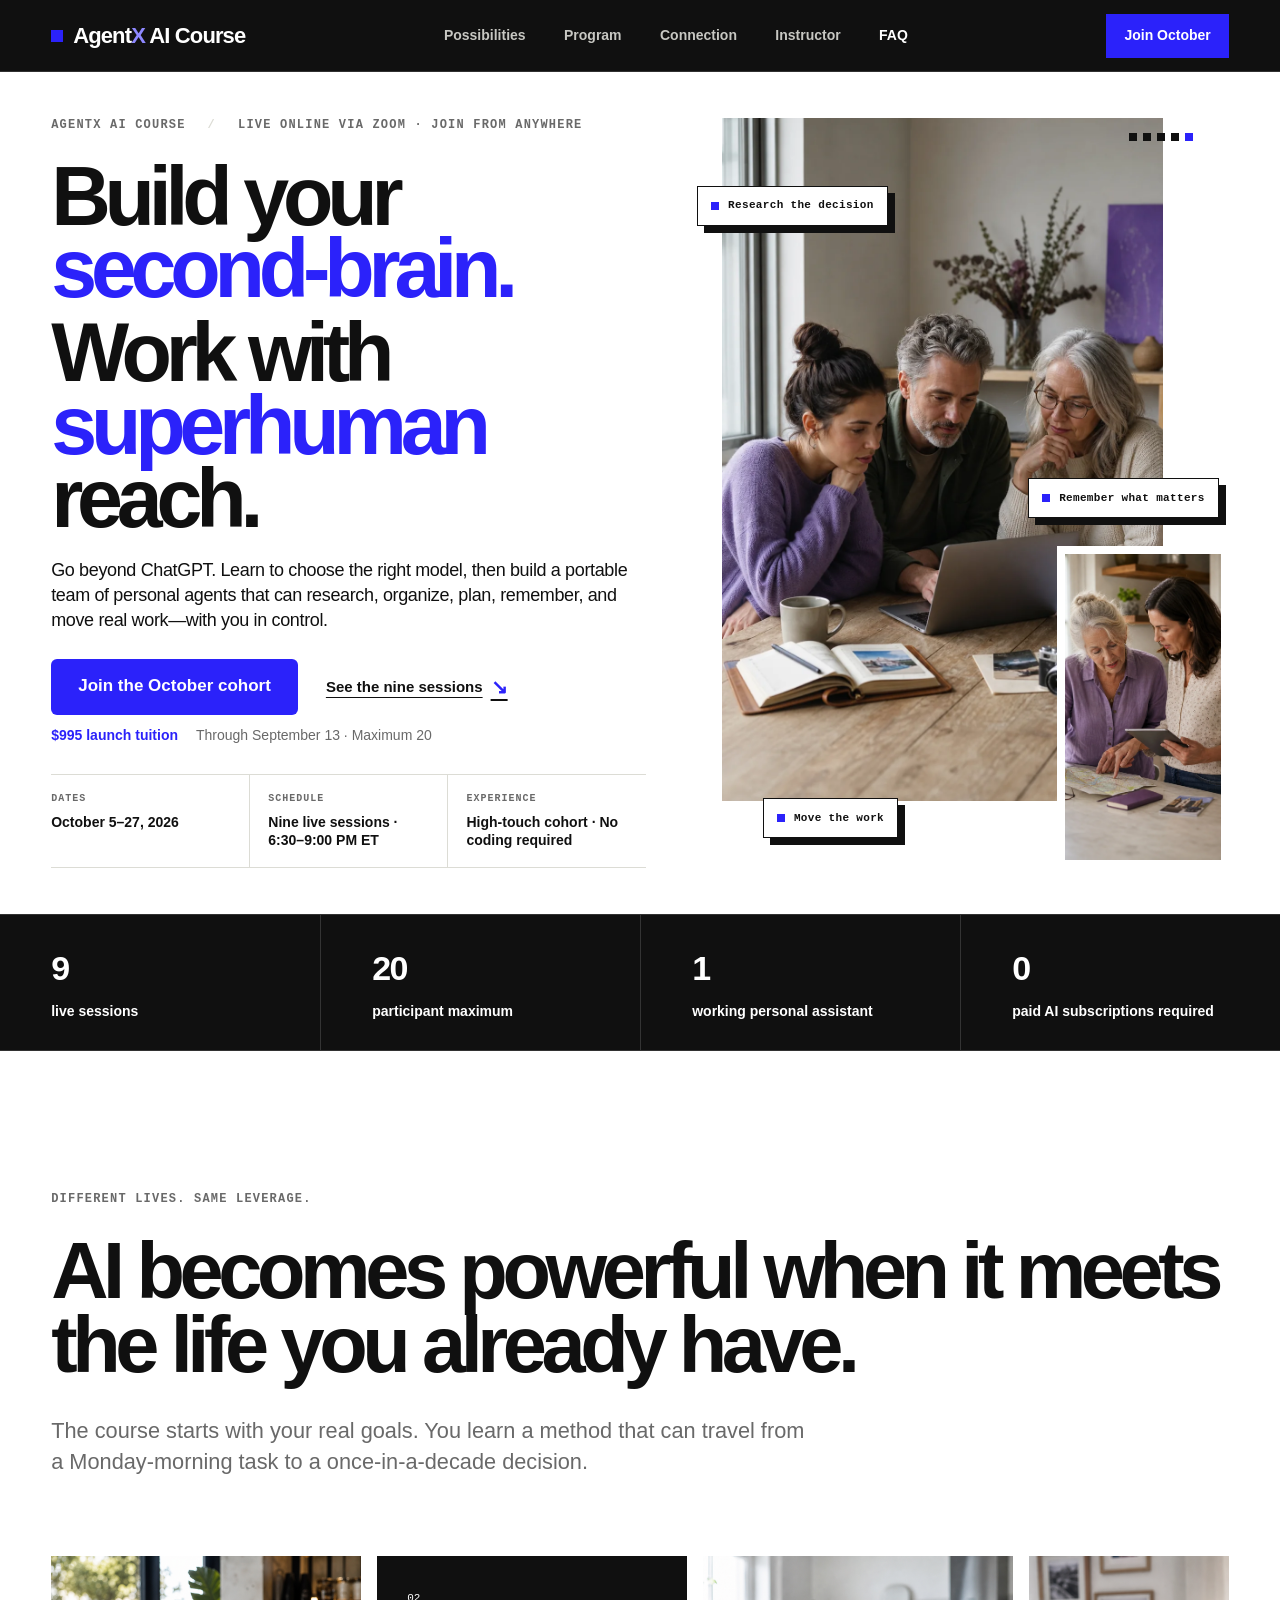
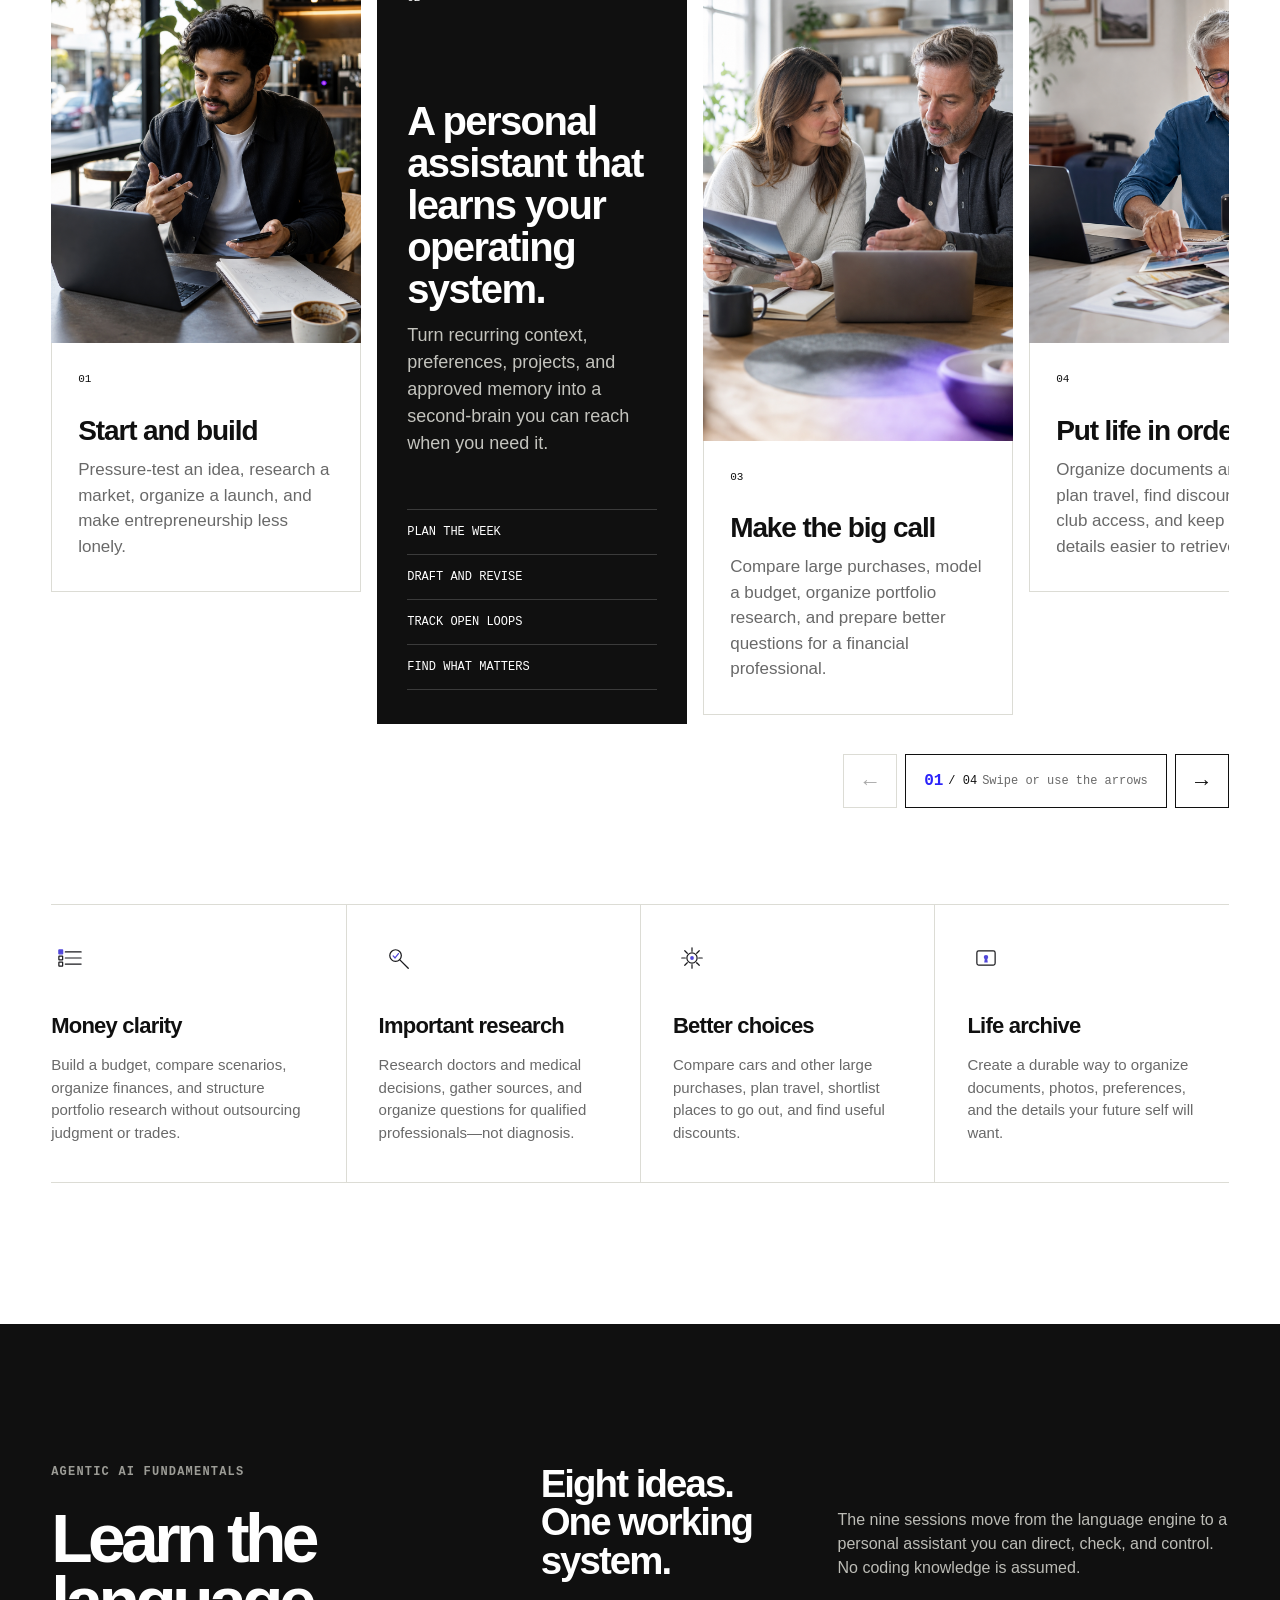
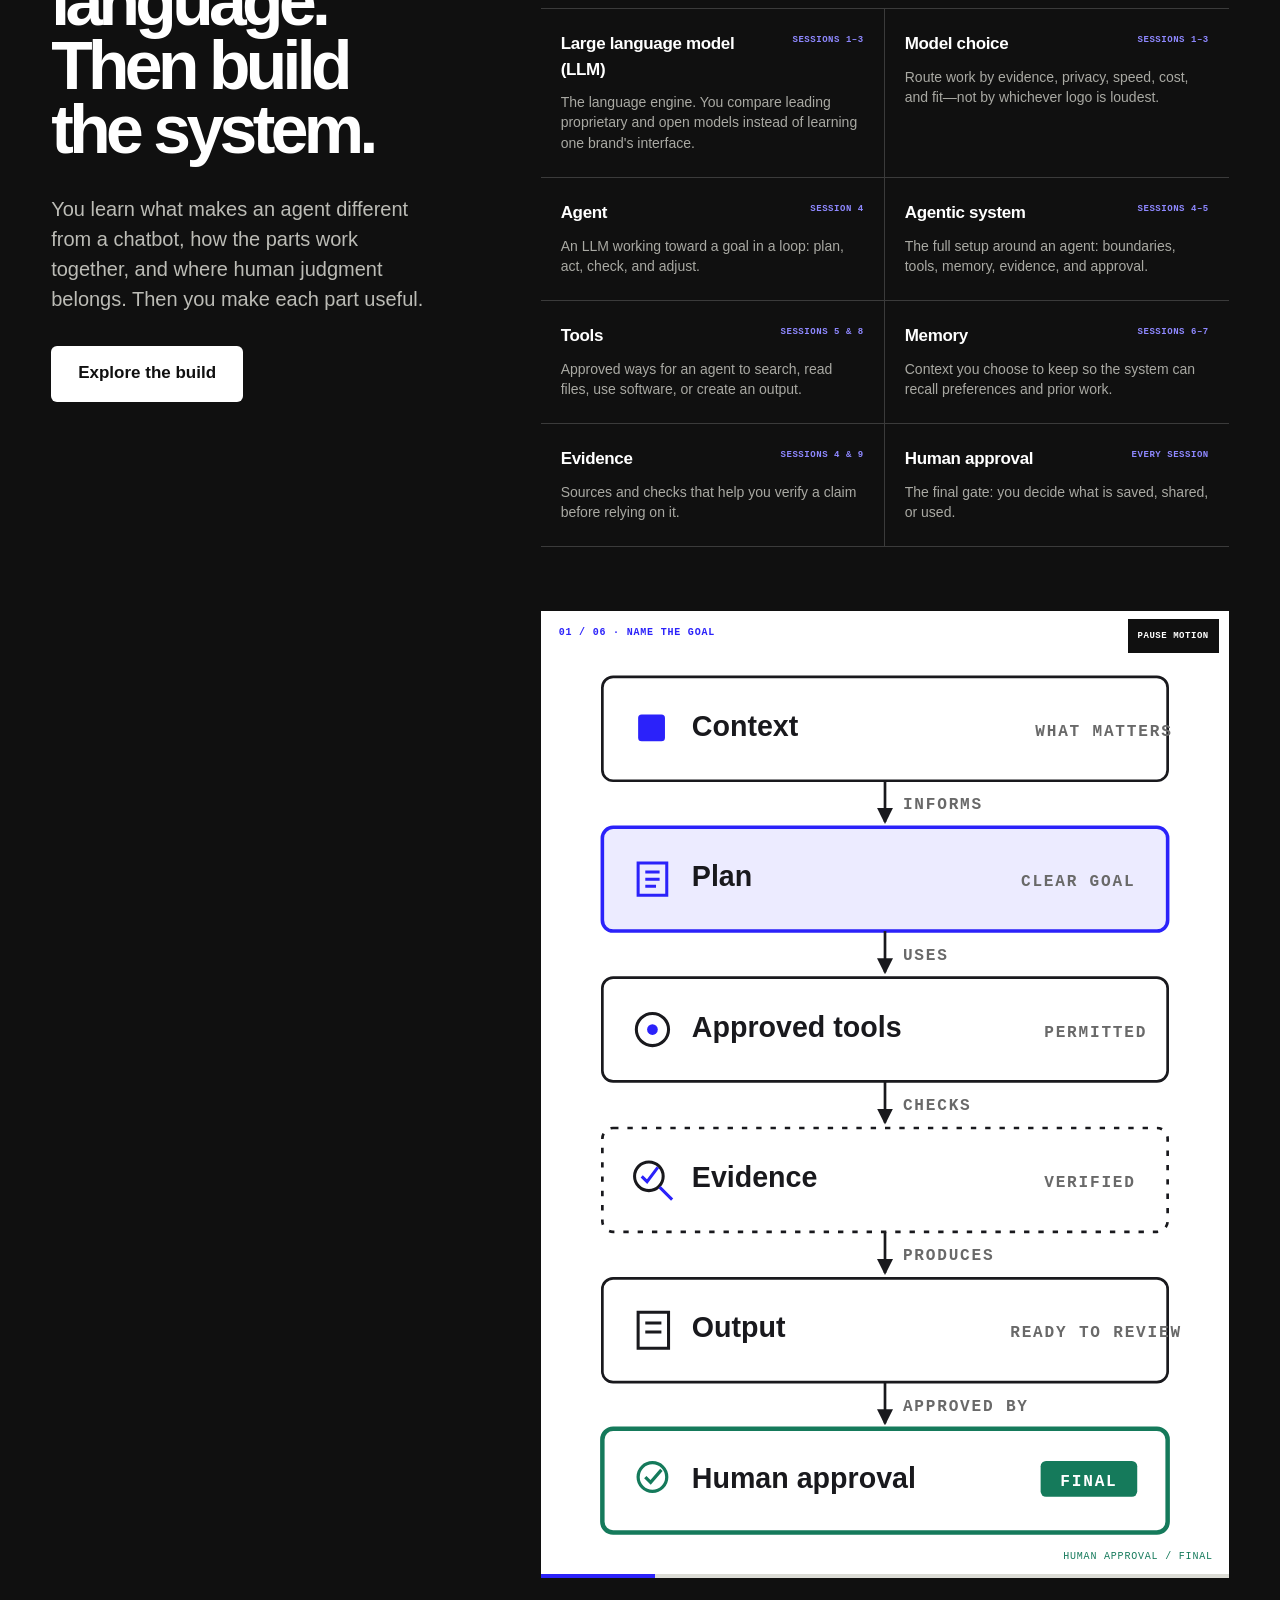
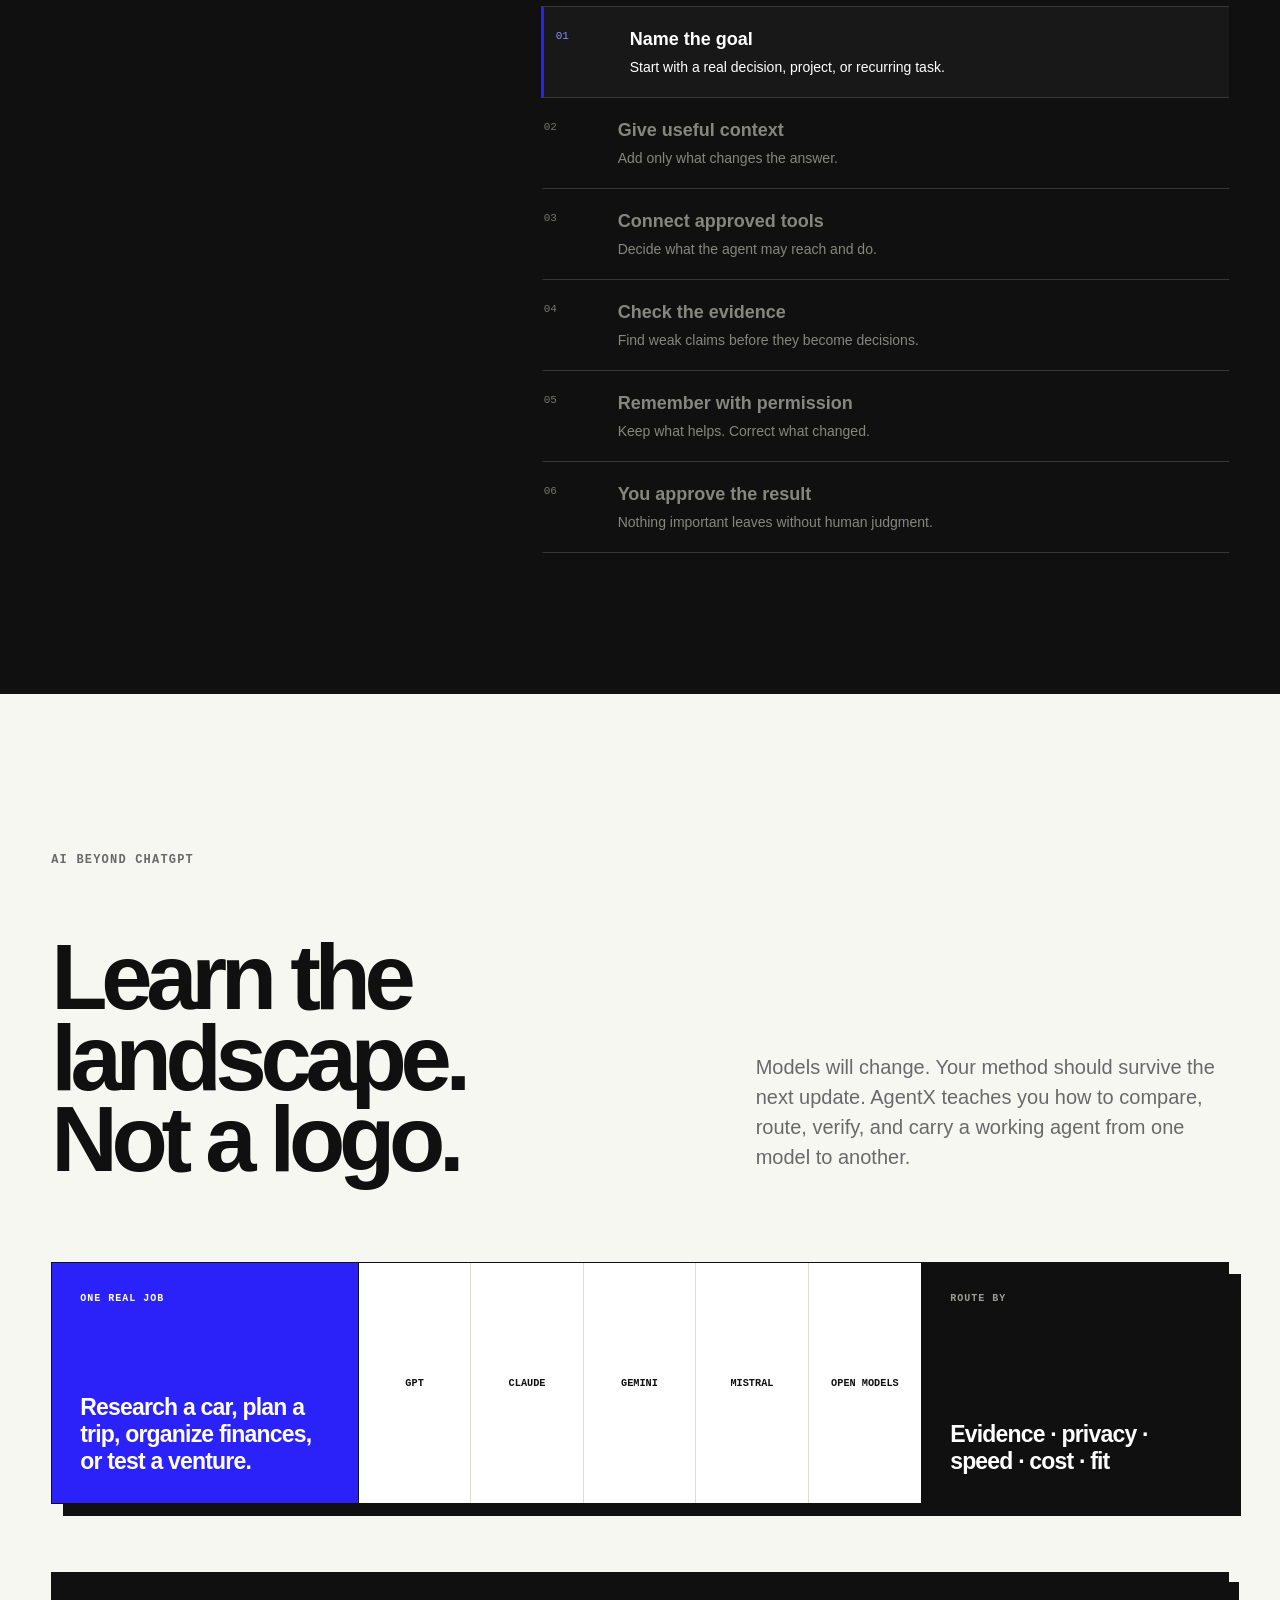
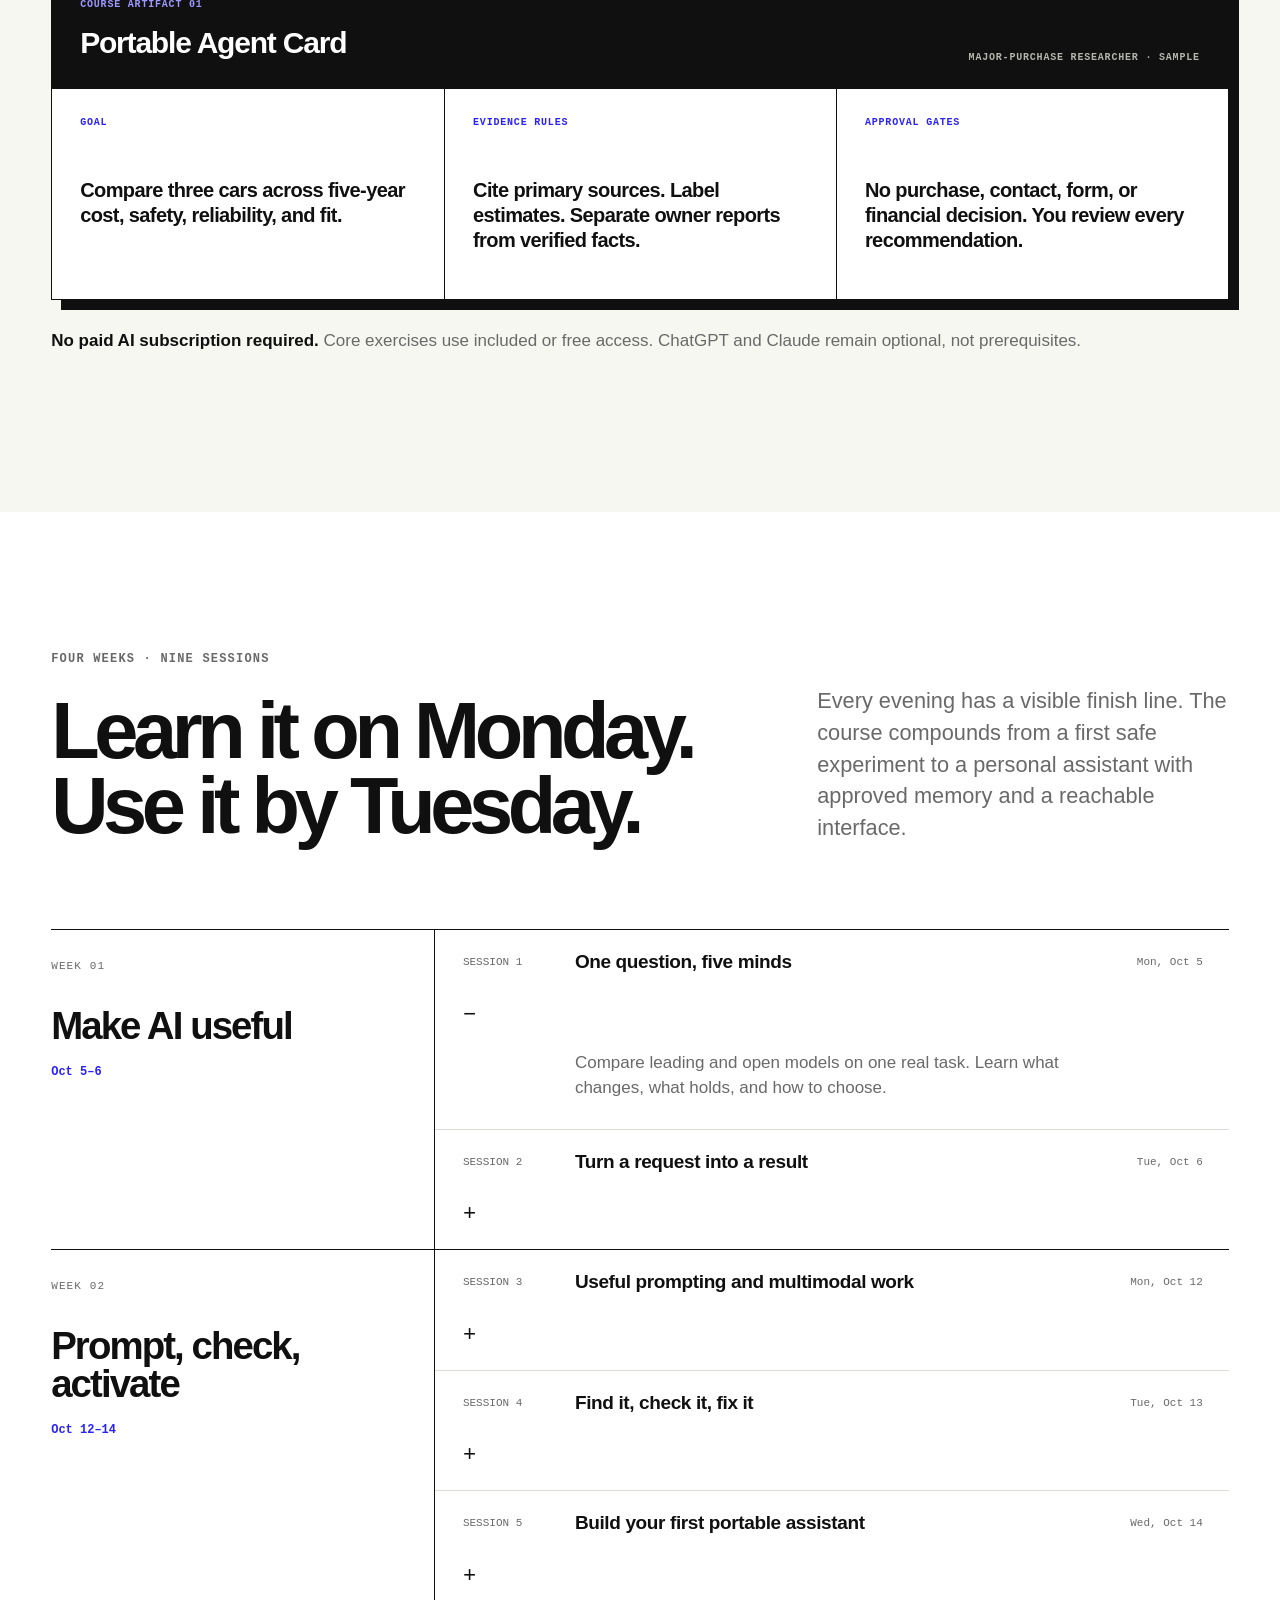
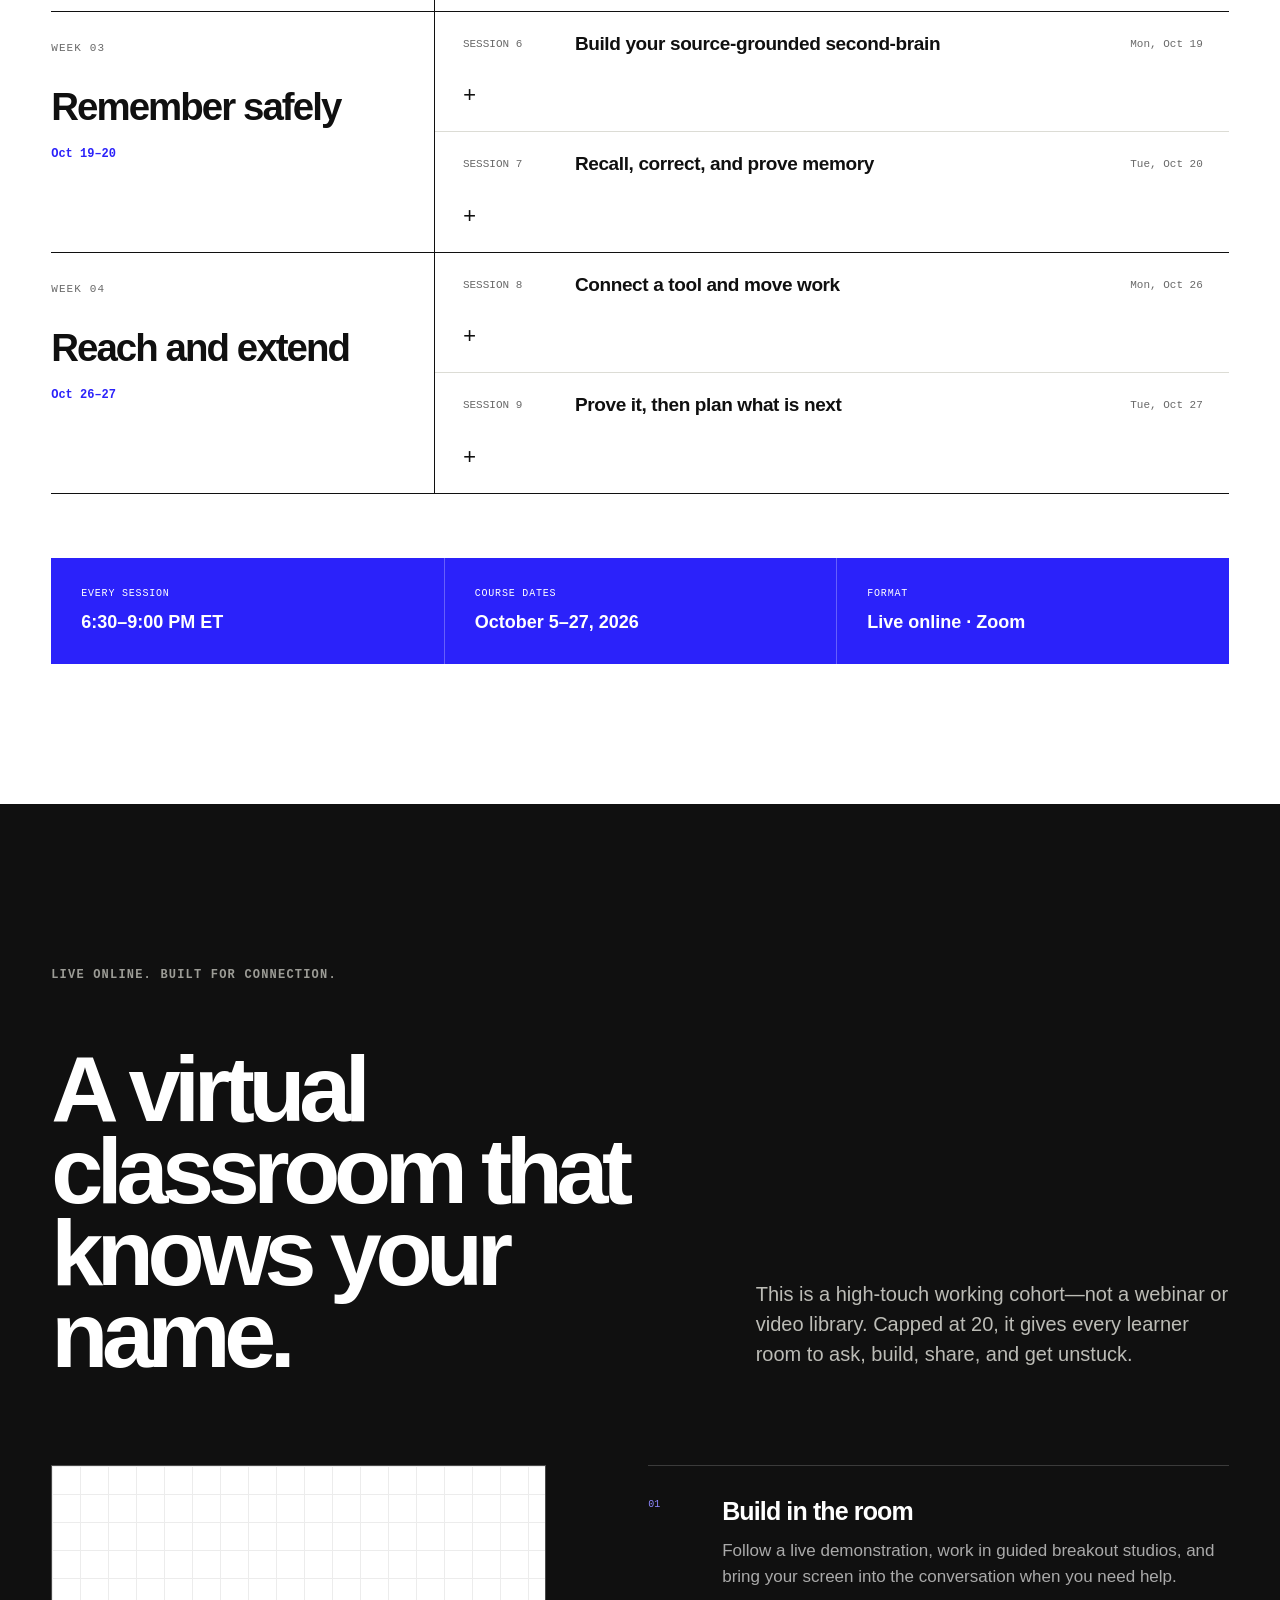
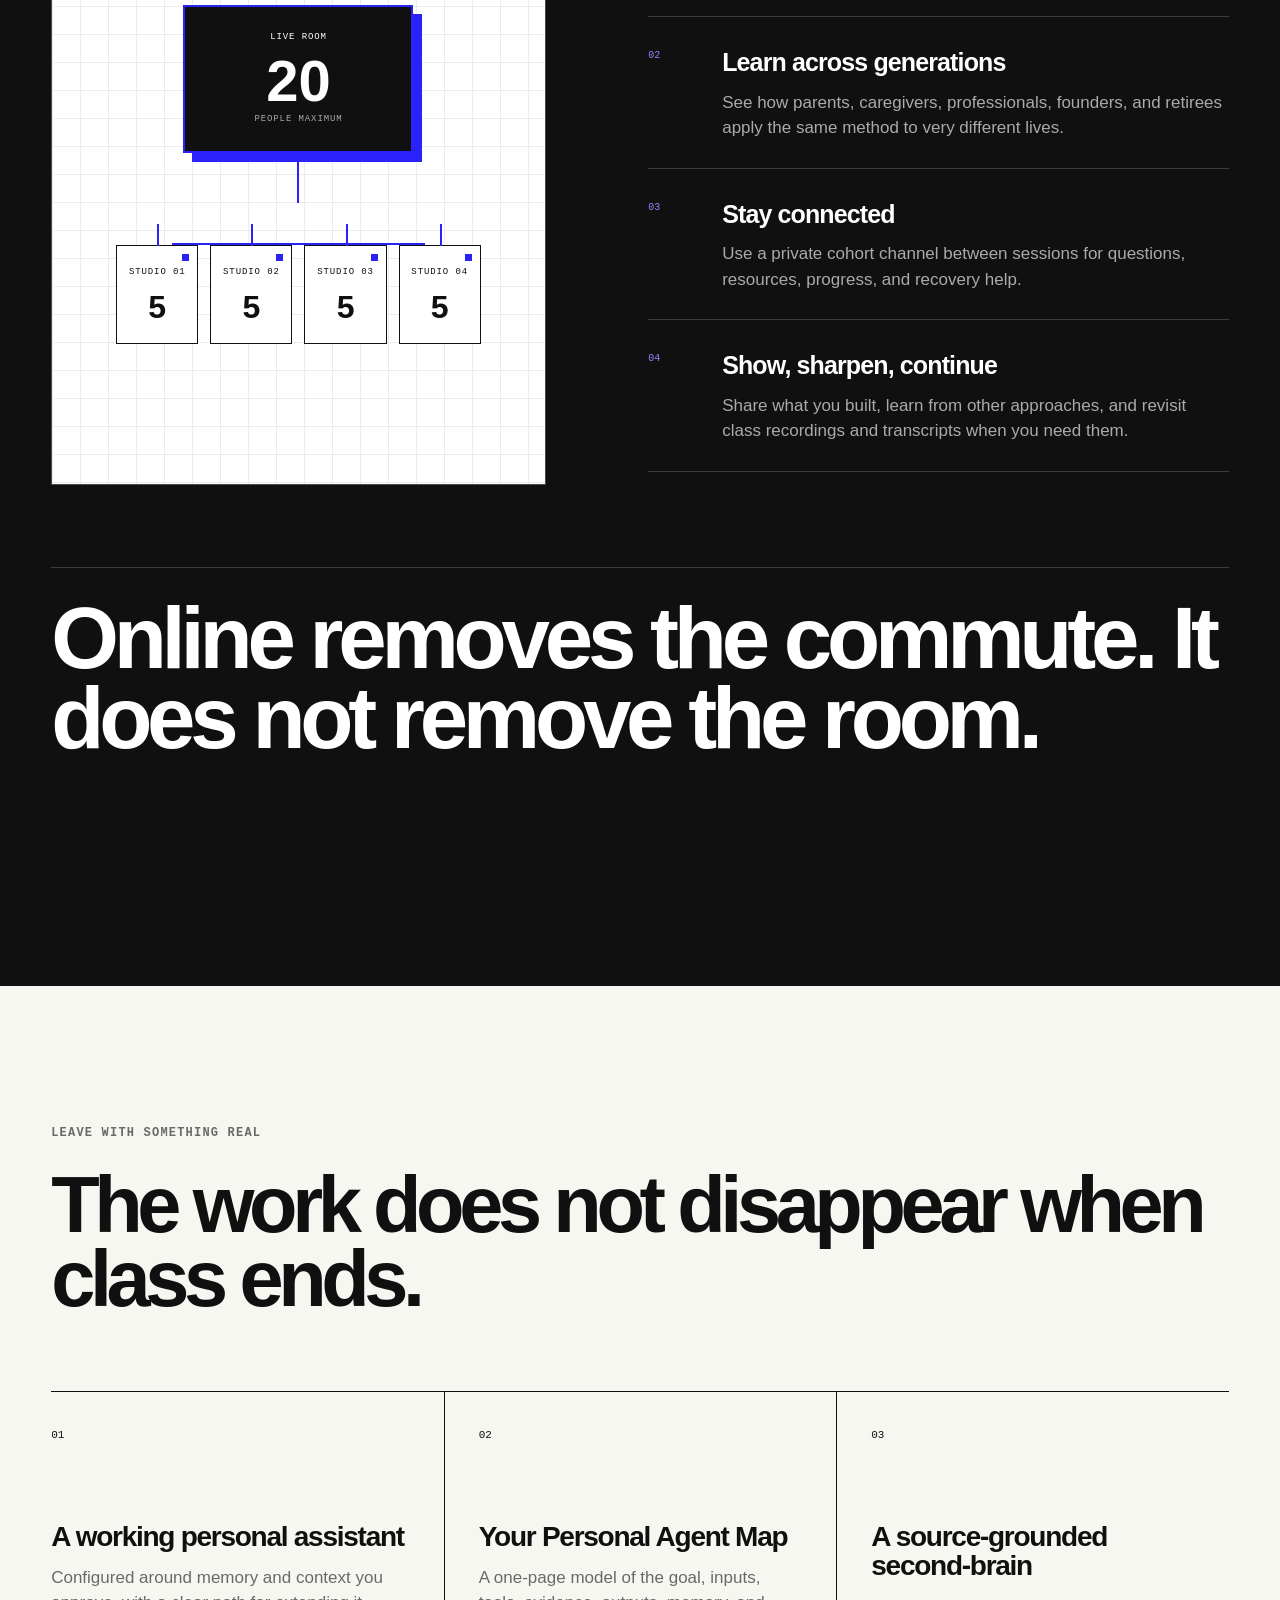
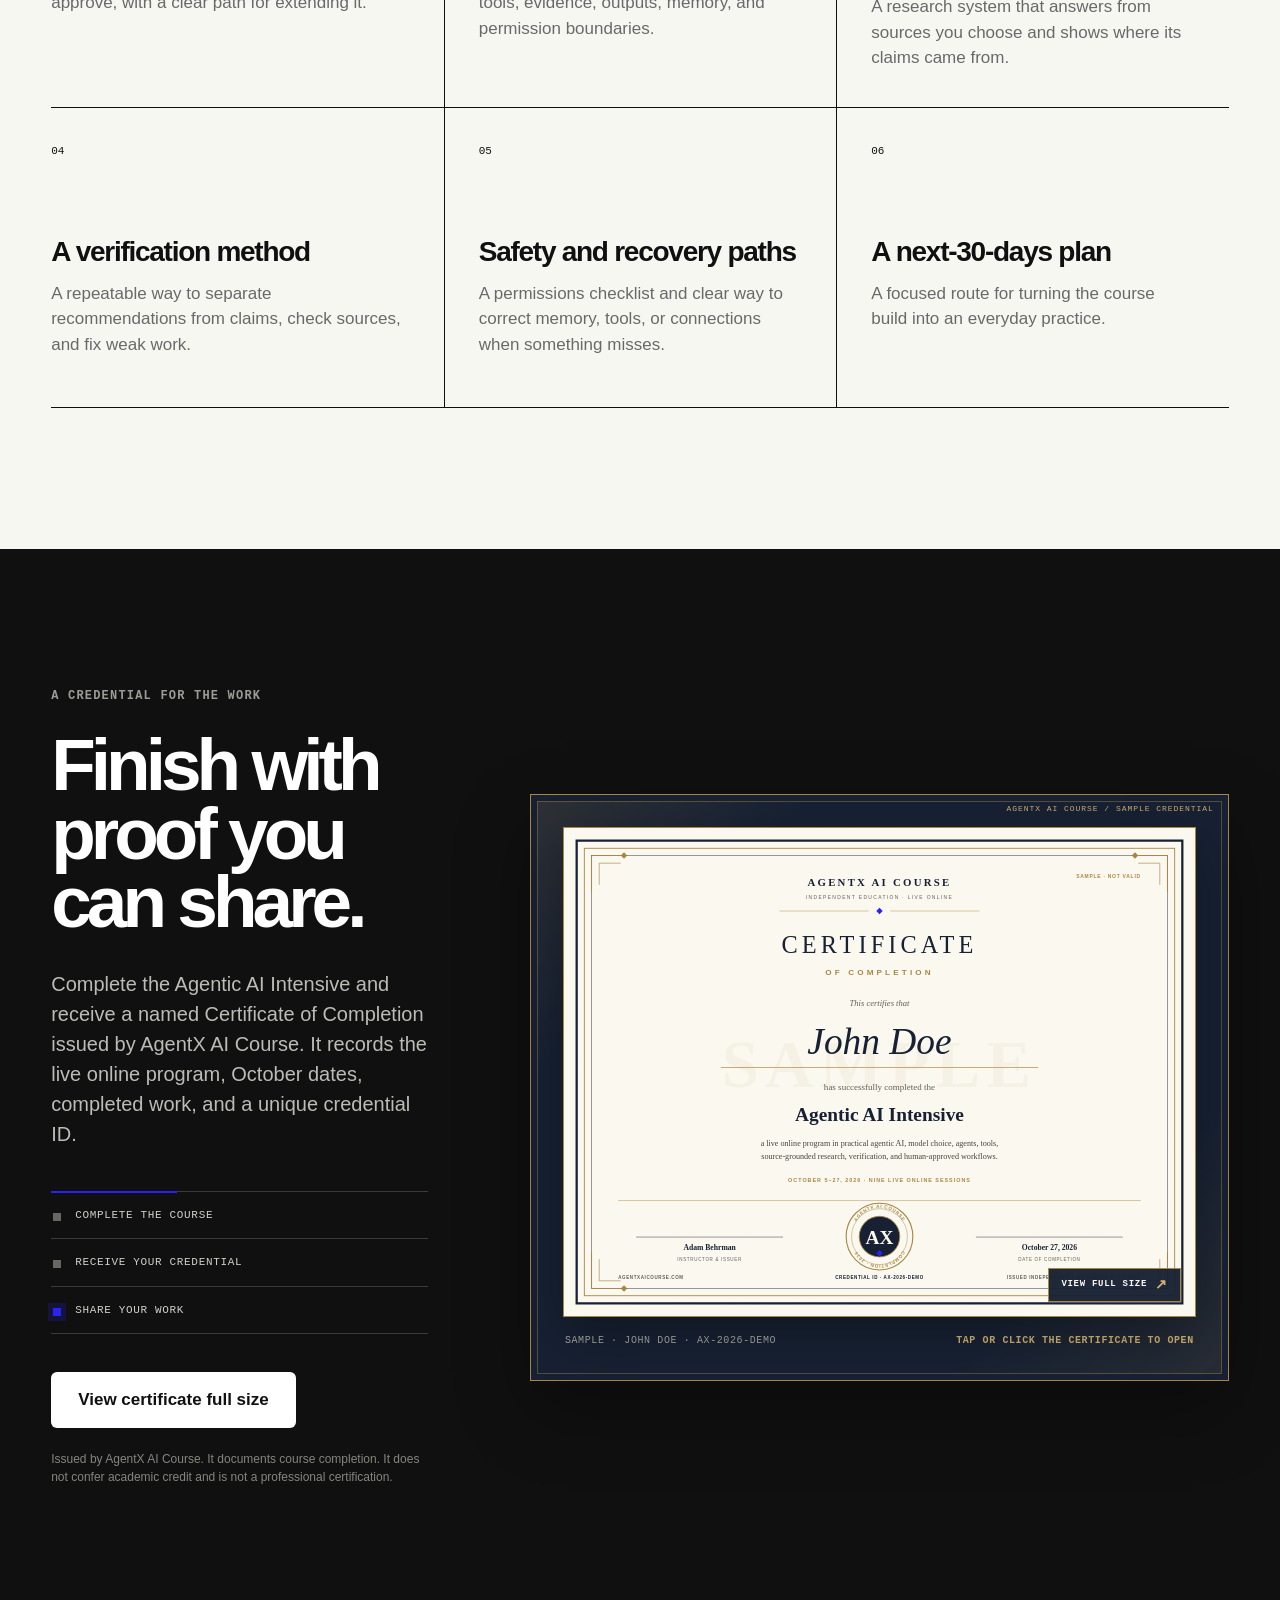
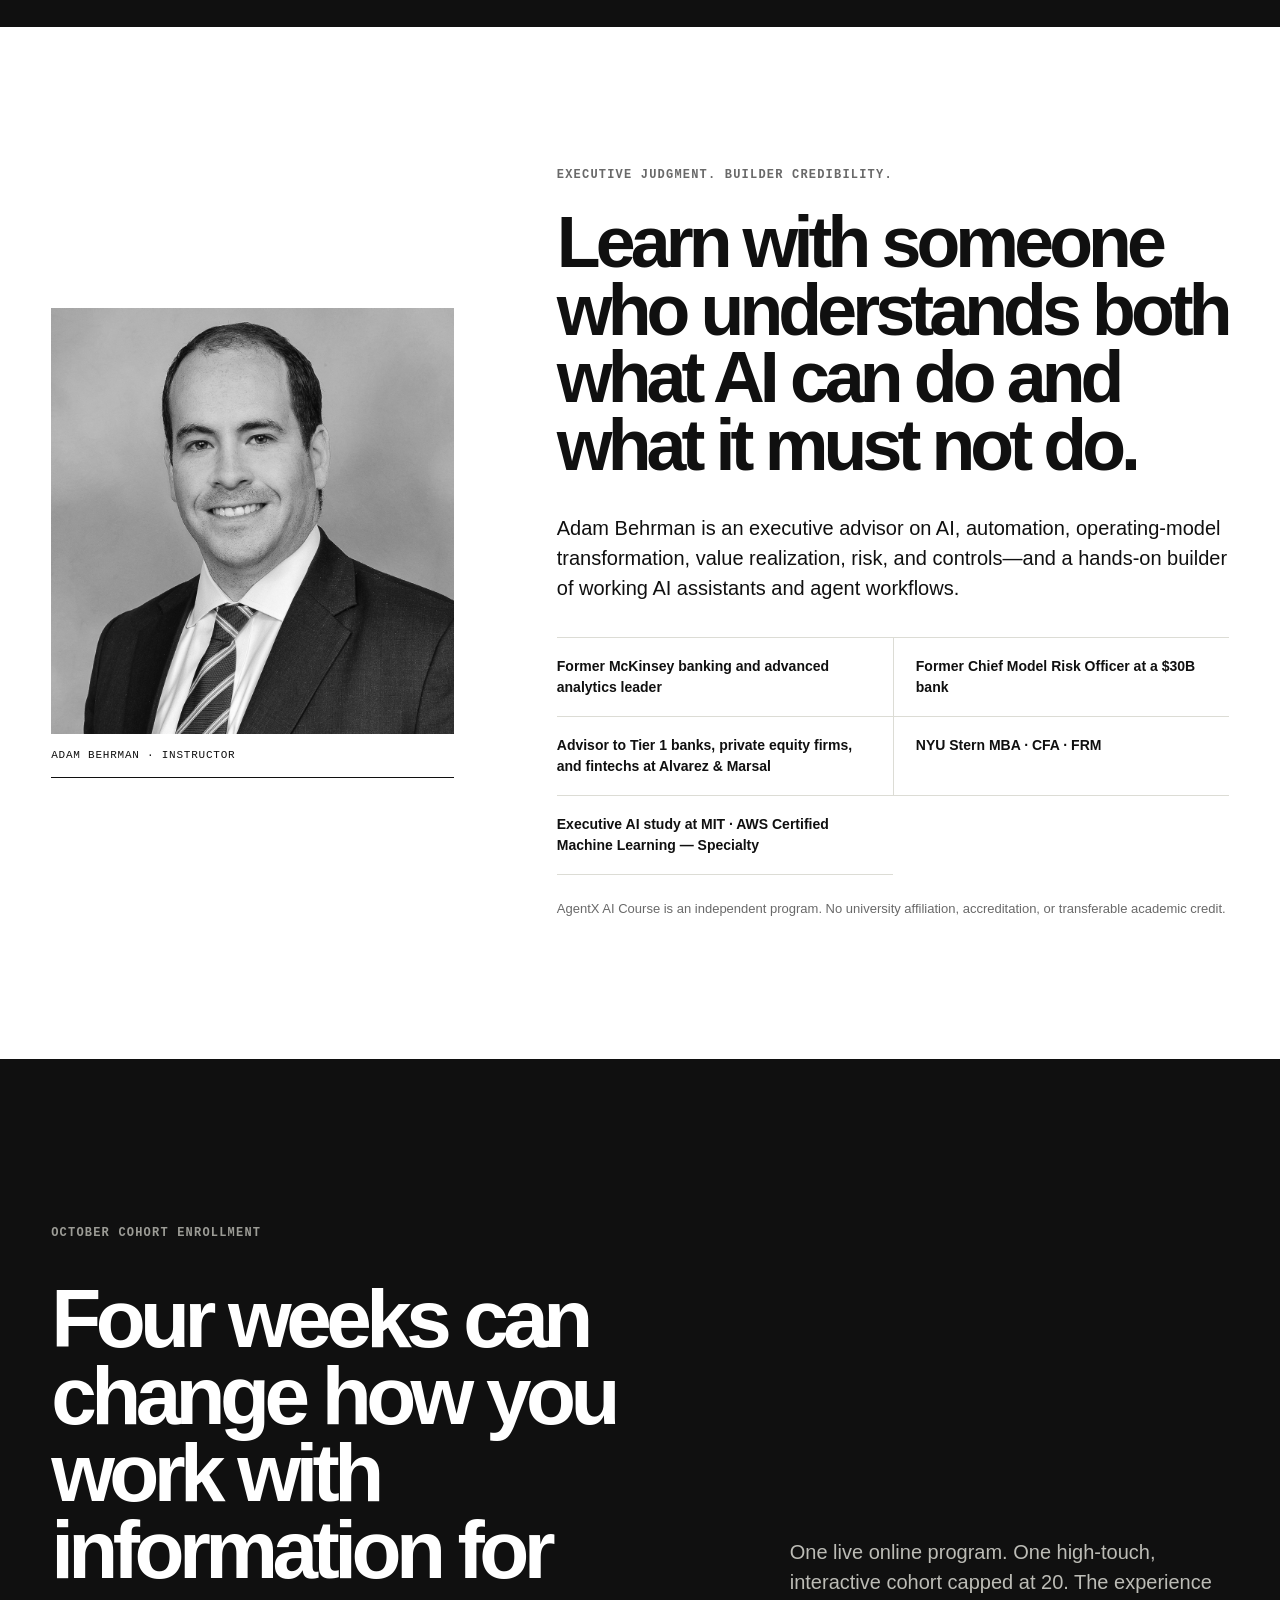
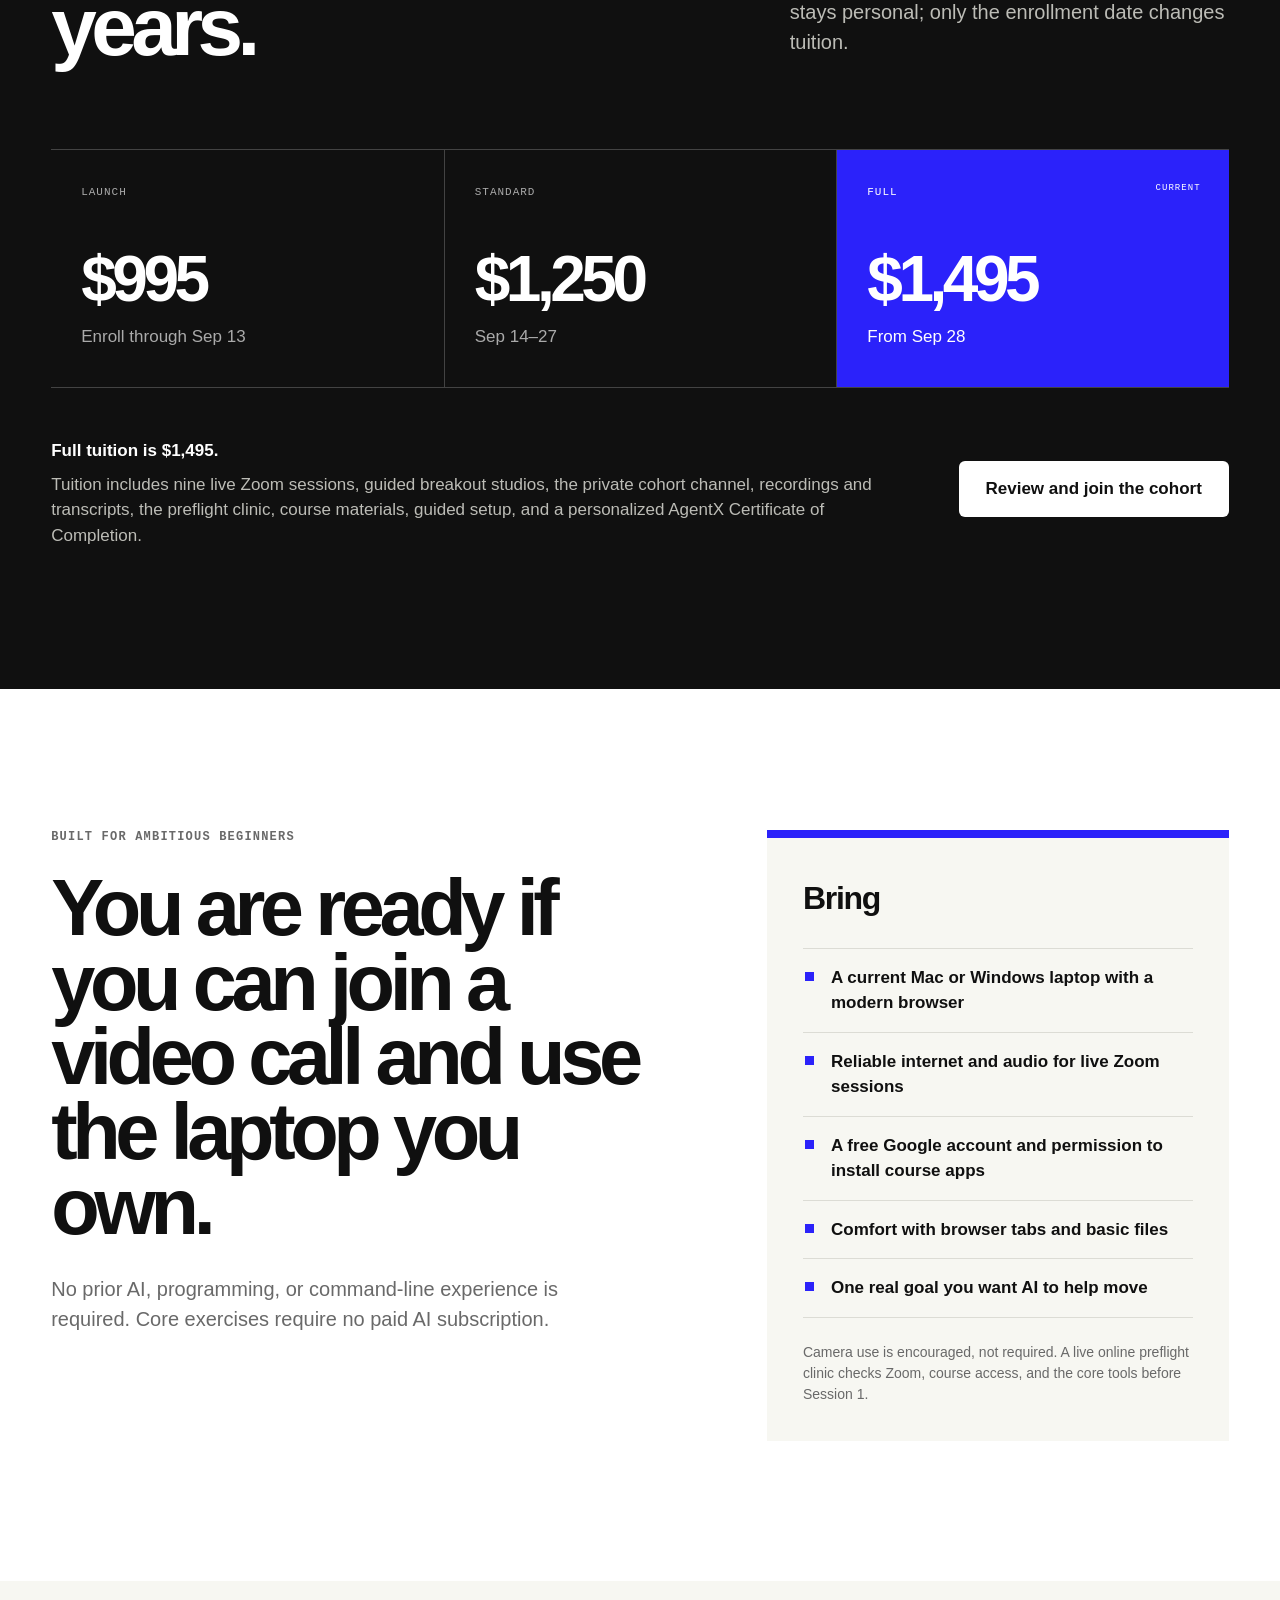
==== commit d9c524cc: "Restore the one-assistant product promise site-wide Replace every three-assistant and AI-council cla" ====
--- a/index.html
+++ b/index.html
@@ -13,7 +13,7 @@
   <meta property="og:type" content="website">
   <meta property="og:site_name" content="AgentX AI Course">
   <meta property="og:title" content="AgentX AI Course — Build your second-brain">
-  <meta property="og:description" content="Nine live online sessions. Three useful personal assistants. October 5–27, 2026. High-touch cohort, maximum 20.">
+  <meta property="og:description" content="Nine live online sessions. One useful personal assistant. October 5–27, 2026. High-touch cohort, maximum 20.">
   <meta property="og:url" content="https://agentxaicourse.com/">
   <meta property="og:image" content="https://agentxaicourse.com/og-image-virtual.png">
   <meta property="og:image:width" content="1200">
@@ -125,7 +125,7 @@
     <div class="fact-ribbon" aria-label="Course summary">
       <p><strong>9</strong> live sessions</p>
       <p><strong>20</strong> participant maximum</p>
-      <p><strong>3</strong> working personal assistants</p>
+      <p><strong>1</strong> working personal assistant</p>
       <p><strong>0</strong> paid AI subscriptions required</p>
     </div>
 
@@ -270,7 +270,7 @@
           <header><p>Week 03</p><h3>Remember safely</h3><span>Oct 19–20</span></header>
           <div class="program-sessions">
             <details><summary><span>Session 6</span><strong>Build your source-grounded second-brain</strong><time>Mon, Oct 19</time></summary><p>Connect chosen sources, test retrieval, and see how grounded context changes the answer.</p></details>
-            <details><summary><span>Session 7</span><strong>Assemble your personal AI council</strong><time>Tue, Oct 20</time></summary><p>Build three assistants, correct one miss, and give each a clear role, memory boundary, and approval gate.</p></details>
+            <details><summary><span>Session 7</span><strong>Recall, correct, and prove memory</strong><time>Tue, Oct 20</time></summary><p>Retrieve an approved preference, correct one miss, and keep permission in a mission contract your assistant cannot override.</p></details>
           </div>
         </article>
 
@@ -323,7 +323,7 @@
         <h2 id="outcomes-title">The work does not disappear when class ends.</h2>
       </div>
       <div class="outcome-list reveal">
-        <article><span>01</span><h3>Three working assistants</h3><p>A personal AI council configured around roles and context you approve.</p></article>
+        <article><span>01</span><h3>A working personal assistant</h3><p>Configured around memory and context you approve, with a clear path for extending it.</p></article>
         <article><span>02</span><h3>Your Personal Agent Map</h3><p>A one-page model of the goal, inputs, tools, evidence, outputs, memory, and permission boundaries.</p></article>
         <article><span>03</span><h3>A source-grounded second-brain</h3><p>A research system that answers from sources you choose and shows where its claims came from.</p></article>
         <article><span>04</span><h3>A verification method</h3><p>A repeatable way to separate recommendations from claims, check sources, and fix weak work.</p></article>
@@ -425,7 +425,7 @@
       <div class="section-heading reveal"><p class="eyebrow">The practical questions</p><h2 id="faq-title">Before you join.</h2></div>
       <div class="faq-list reveal">
         <details><summary>Is this for complete beginners?</summary><p>Yes. The course begins with an ordinary AI task and builds one capability at a time. You need everyday laptop comfort, not coding experience.</p></details>
-        <details><summary>What exactly will I build?</summary><p>You will build three working assistants, one source-grounded second-brain, a portable Agent Card, a Personal Agent Map, and verification and permission methods.</p></details>
+        <details><summary>What exactly will I build?</summary><p>You will build one working personal assistant, one source-grounded second-brain, a portable Agent Card, a Personal Agent Map, and verification and permission methods.</p></details>
         <details><summary>Can it help with financial or medical choices?</summary><p>It can help organize research, compare scenarios, surface sources, and prepare better questions. It does not replace a qualified financial, legal, or medical professional, diagnose conditions, or execute portfolio decisions.</p></details>
         <details><summary>How personal can a virtual course be?</summary><p>The cohort is capped at 20. Each session combines live demonstration, four breakout studios of five, screen-sharing help, and time for direct questions. It is interactive by design.</p></details>
         <details><summary>Where is the course held?</summary><p>Live online via Zoom from 6:30–9:00 PM ET. Enrolled learners receive private recurring access and preflight instructions by email.</p></details>
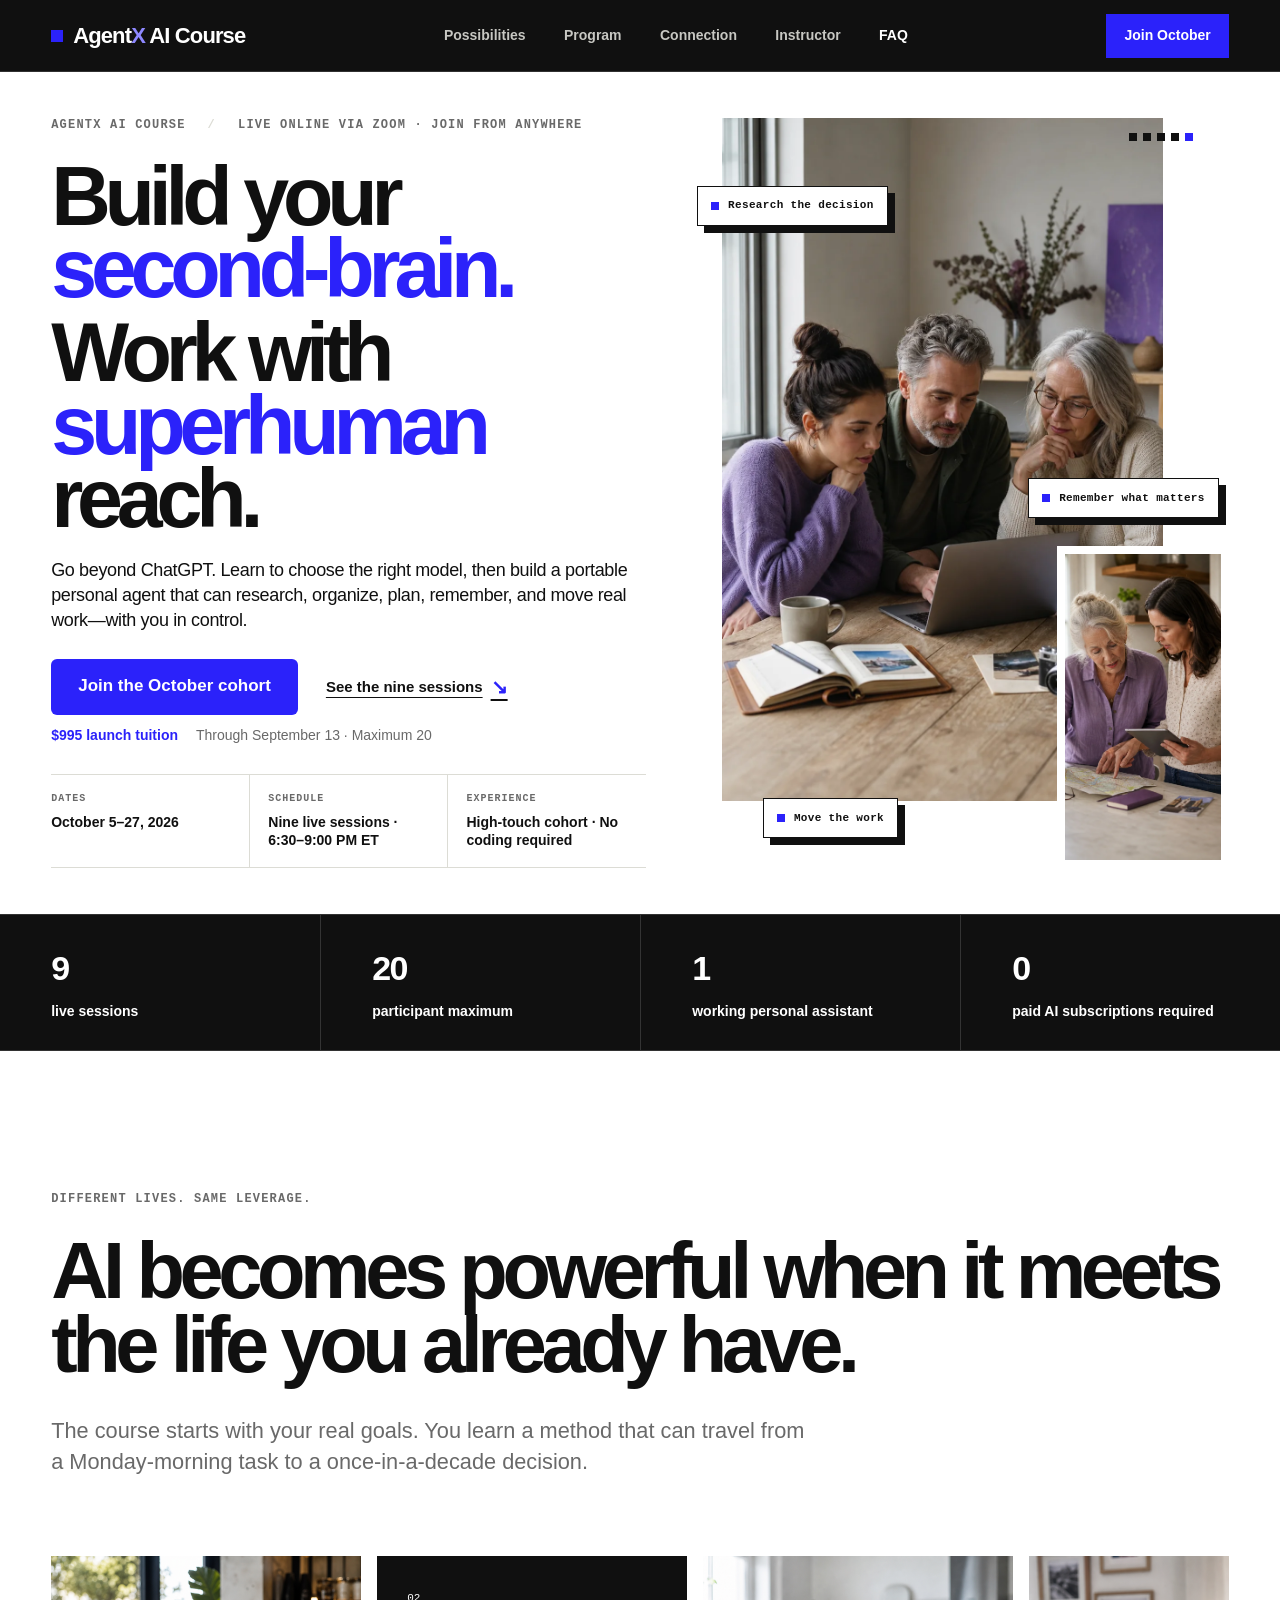
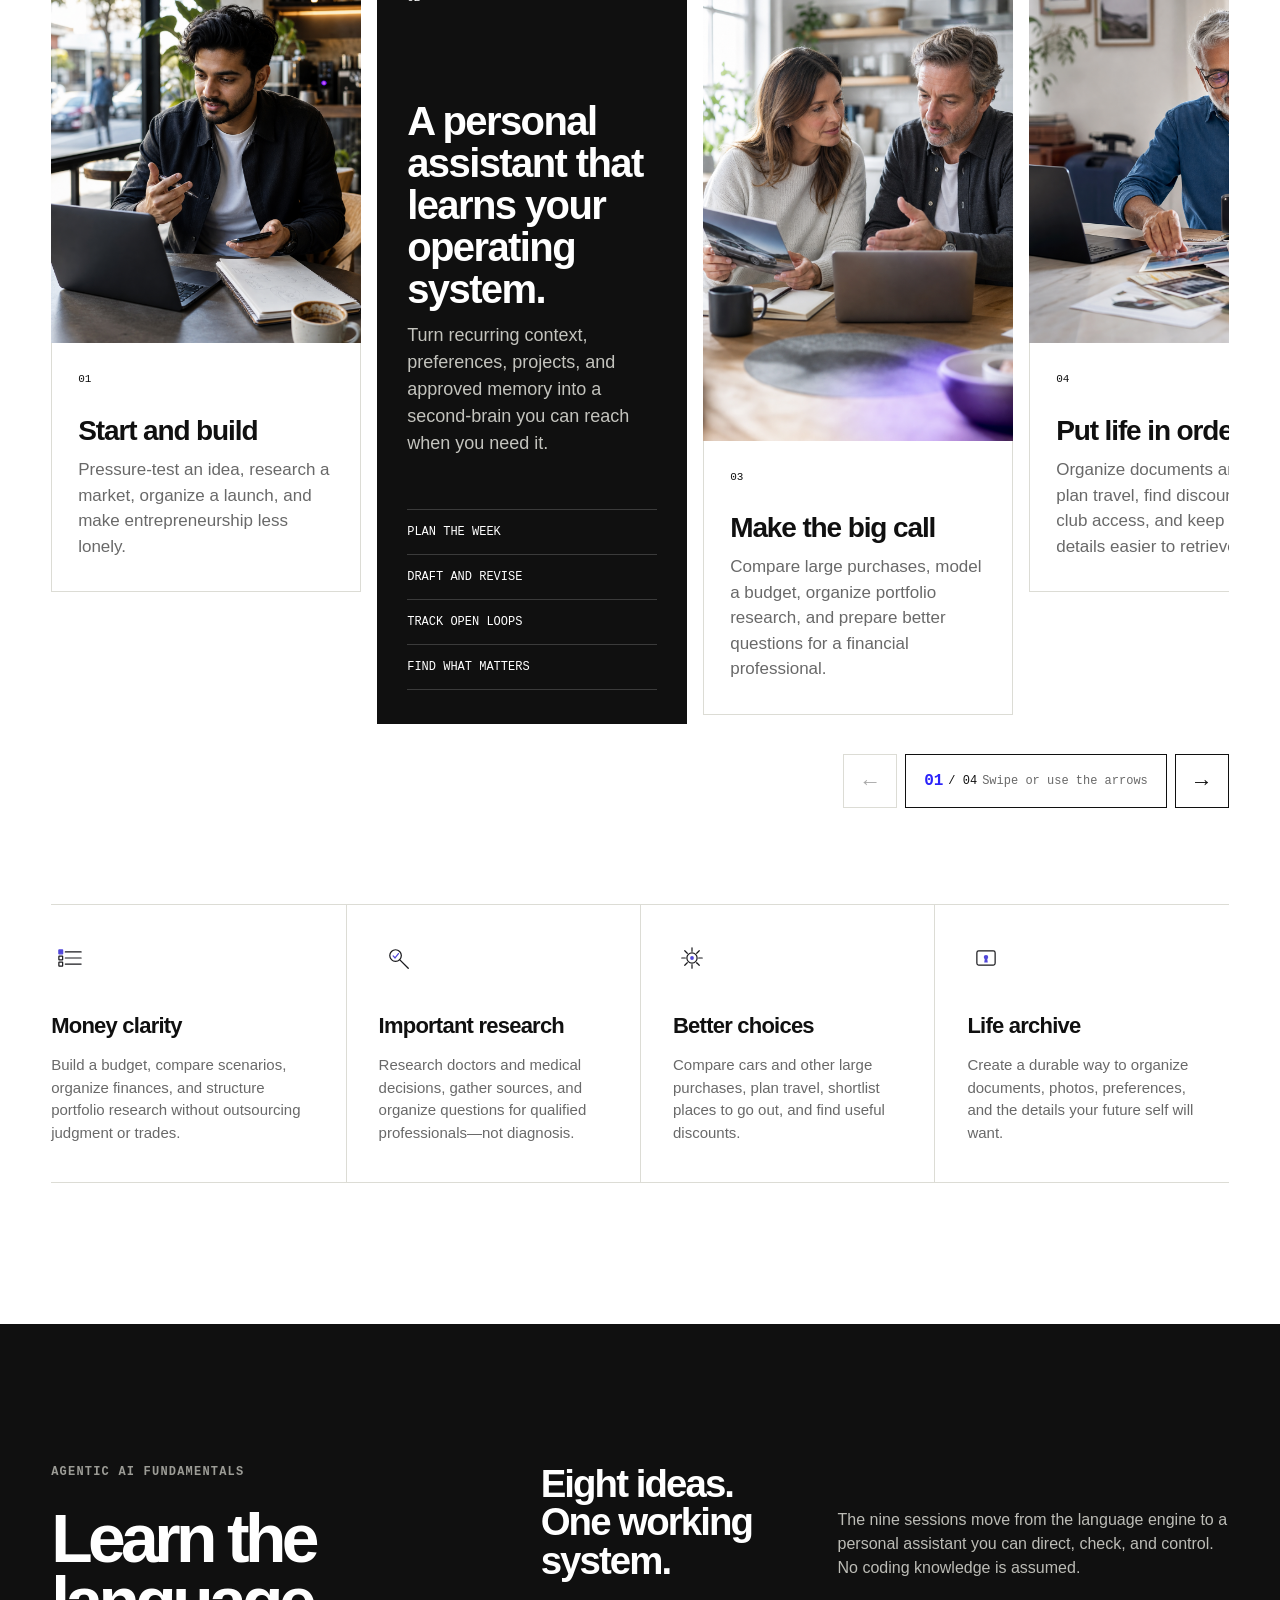
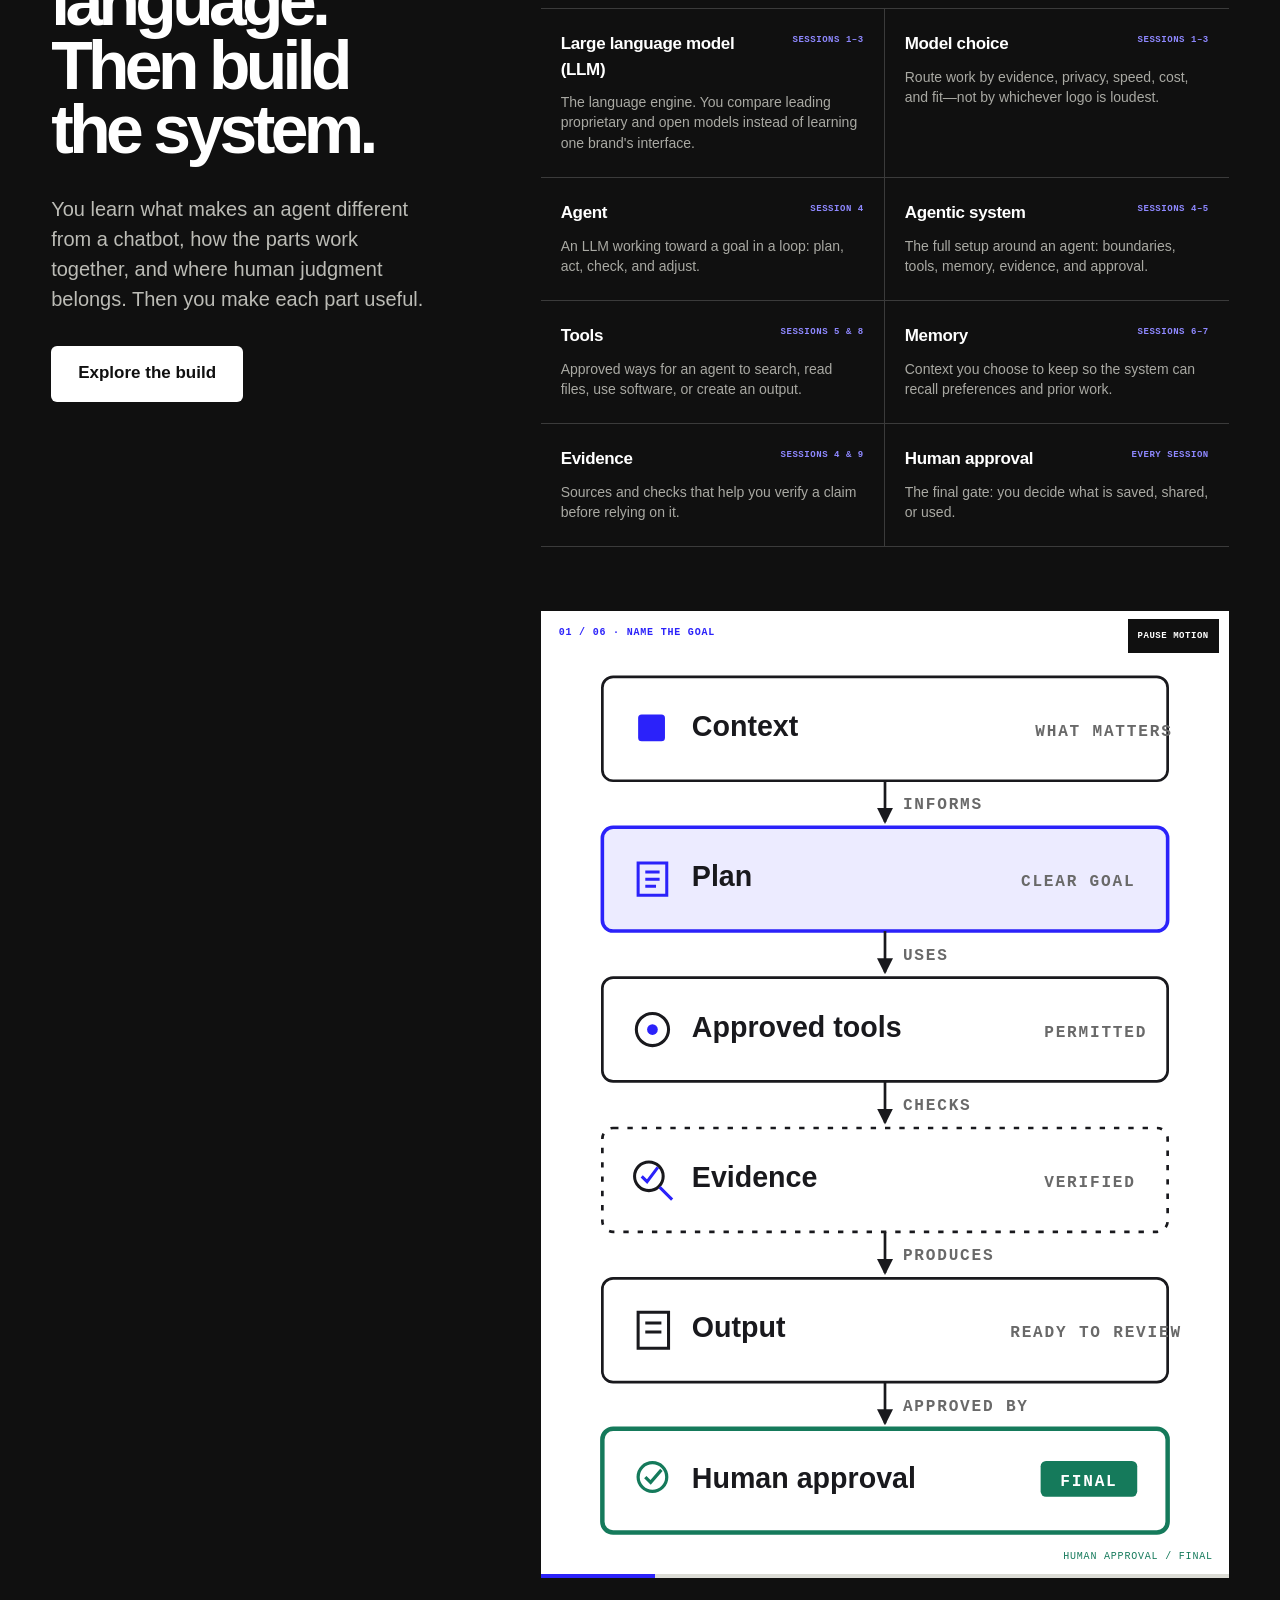
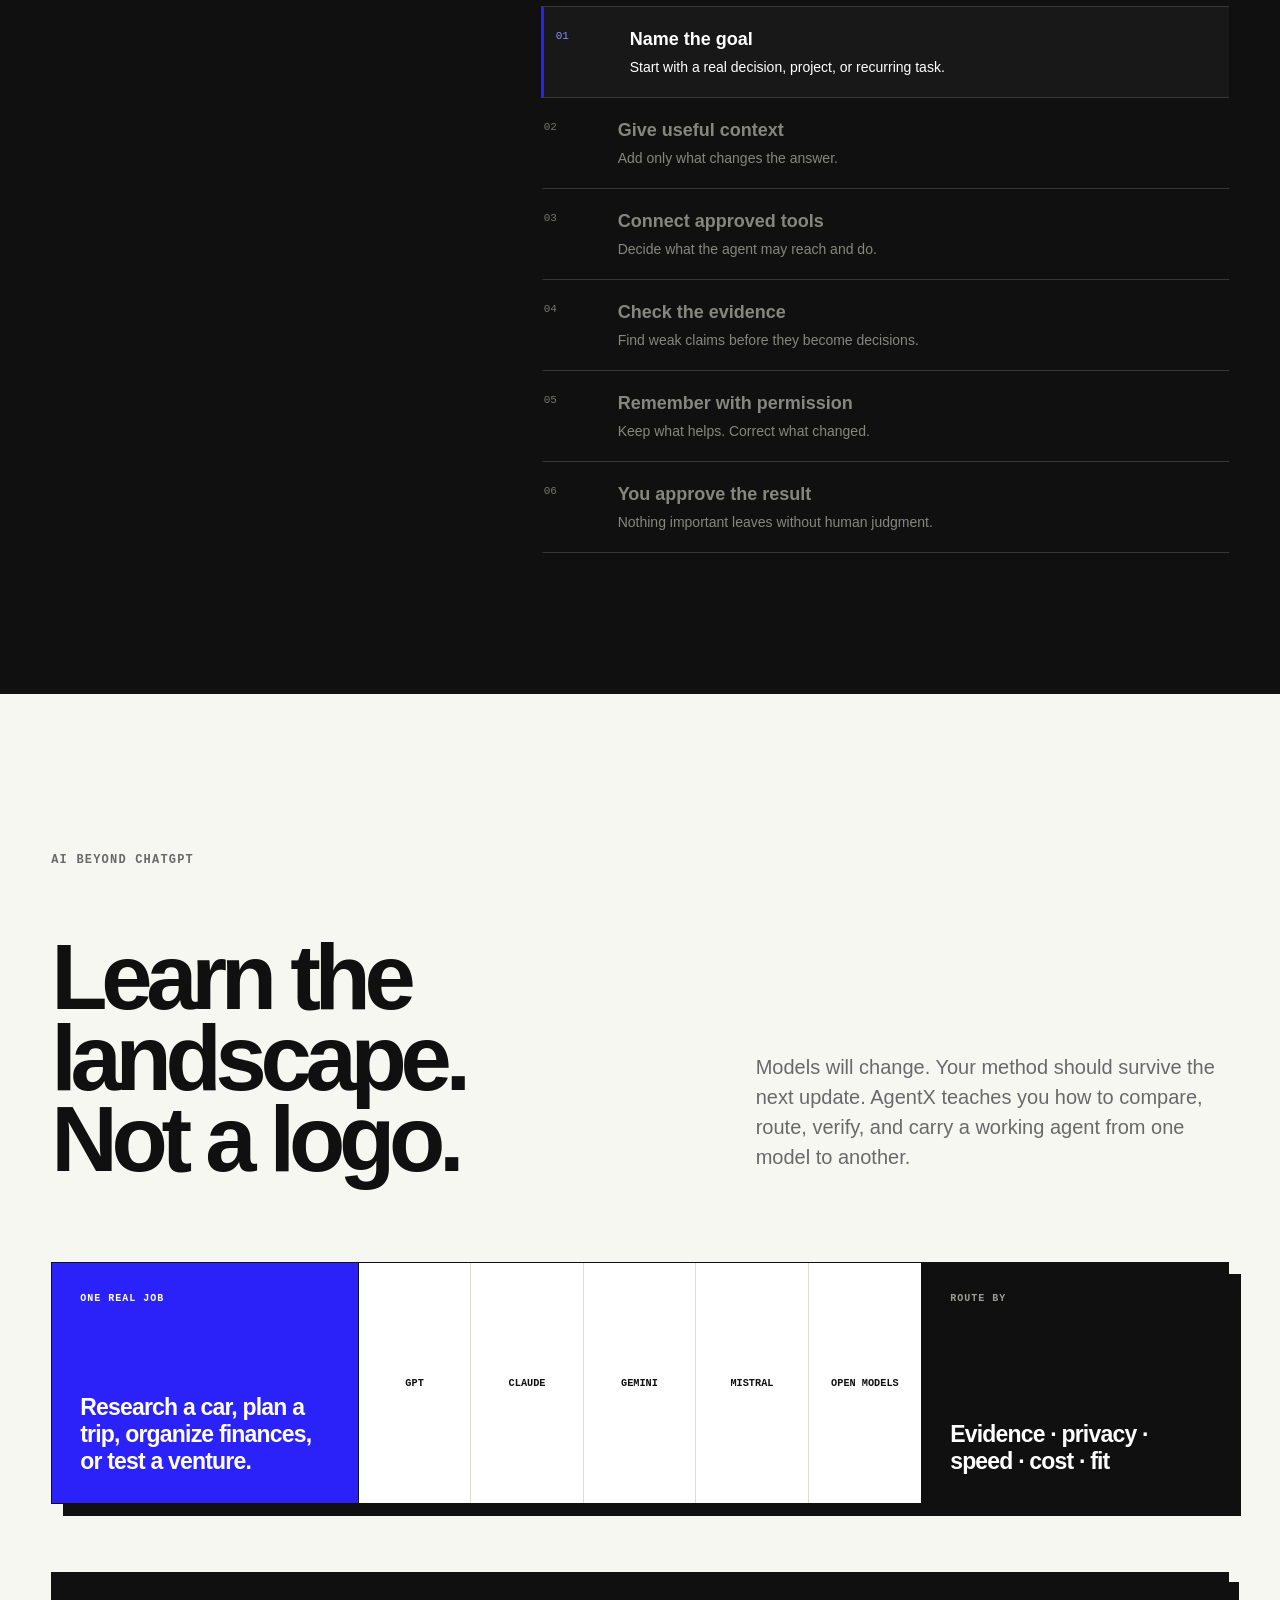
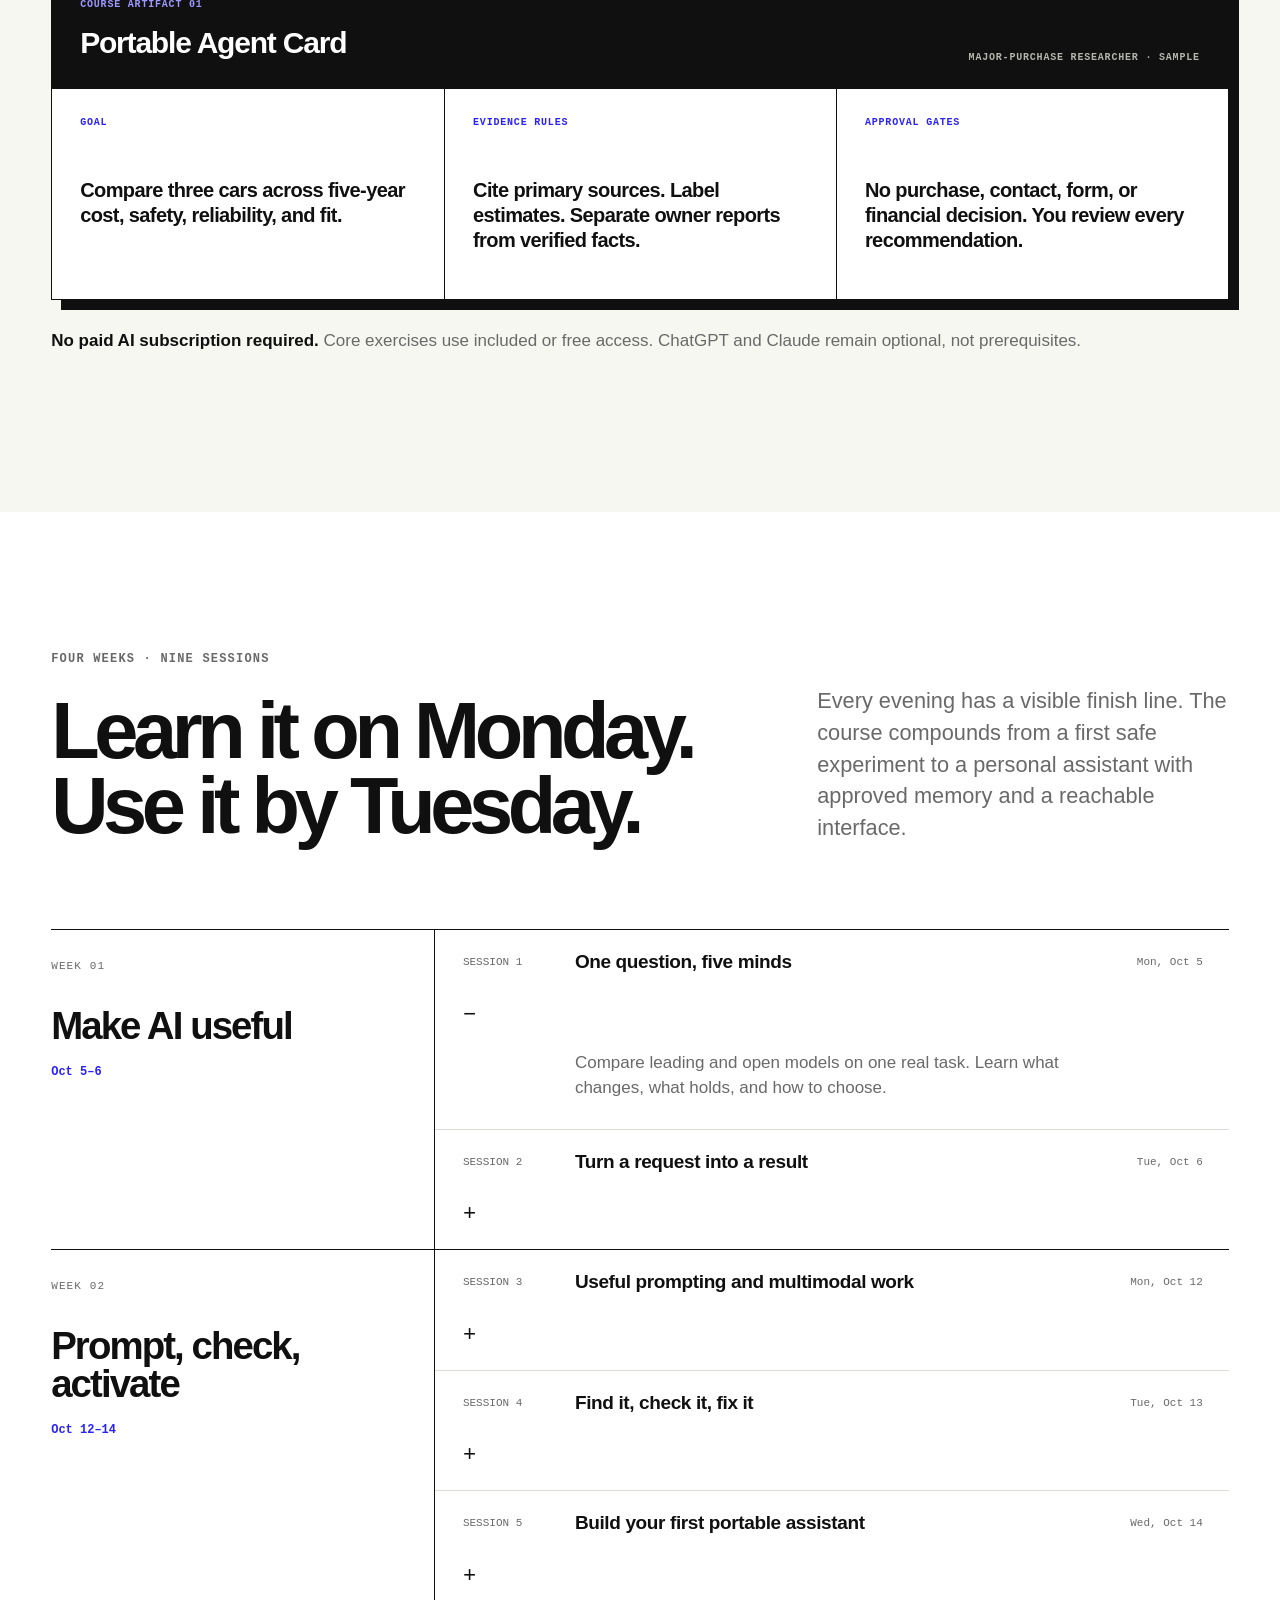
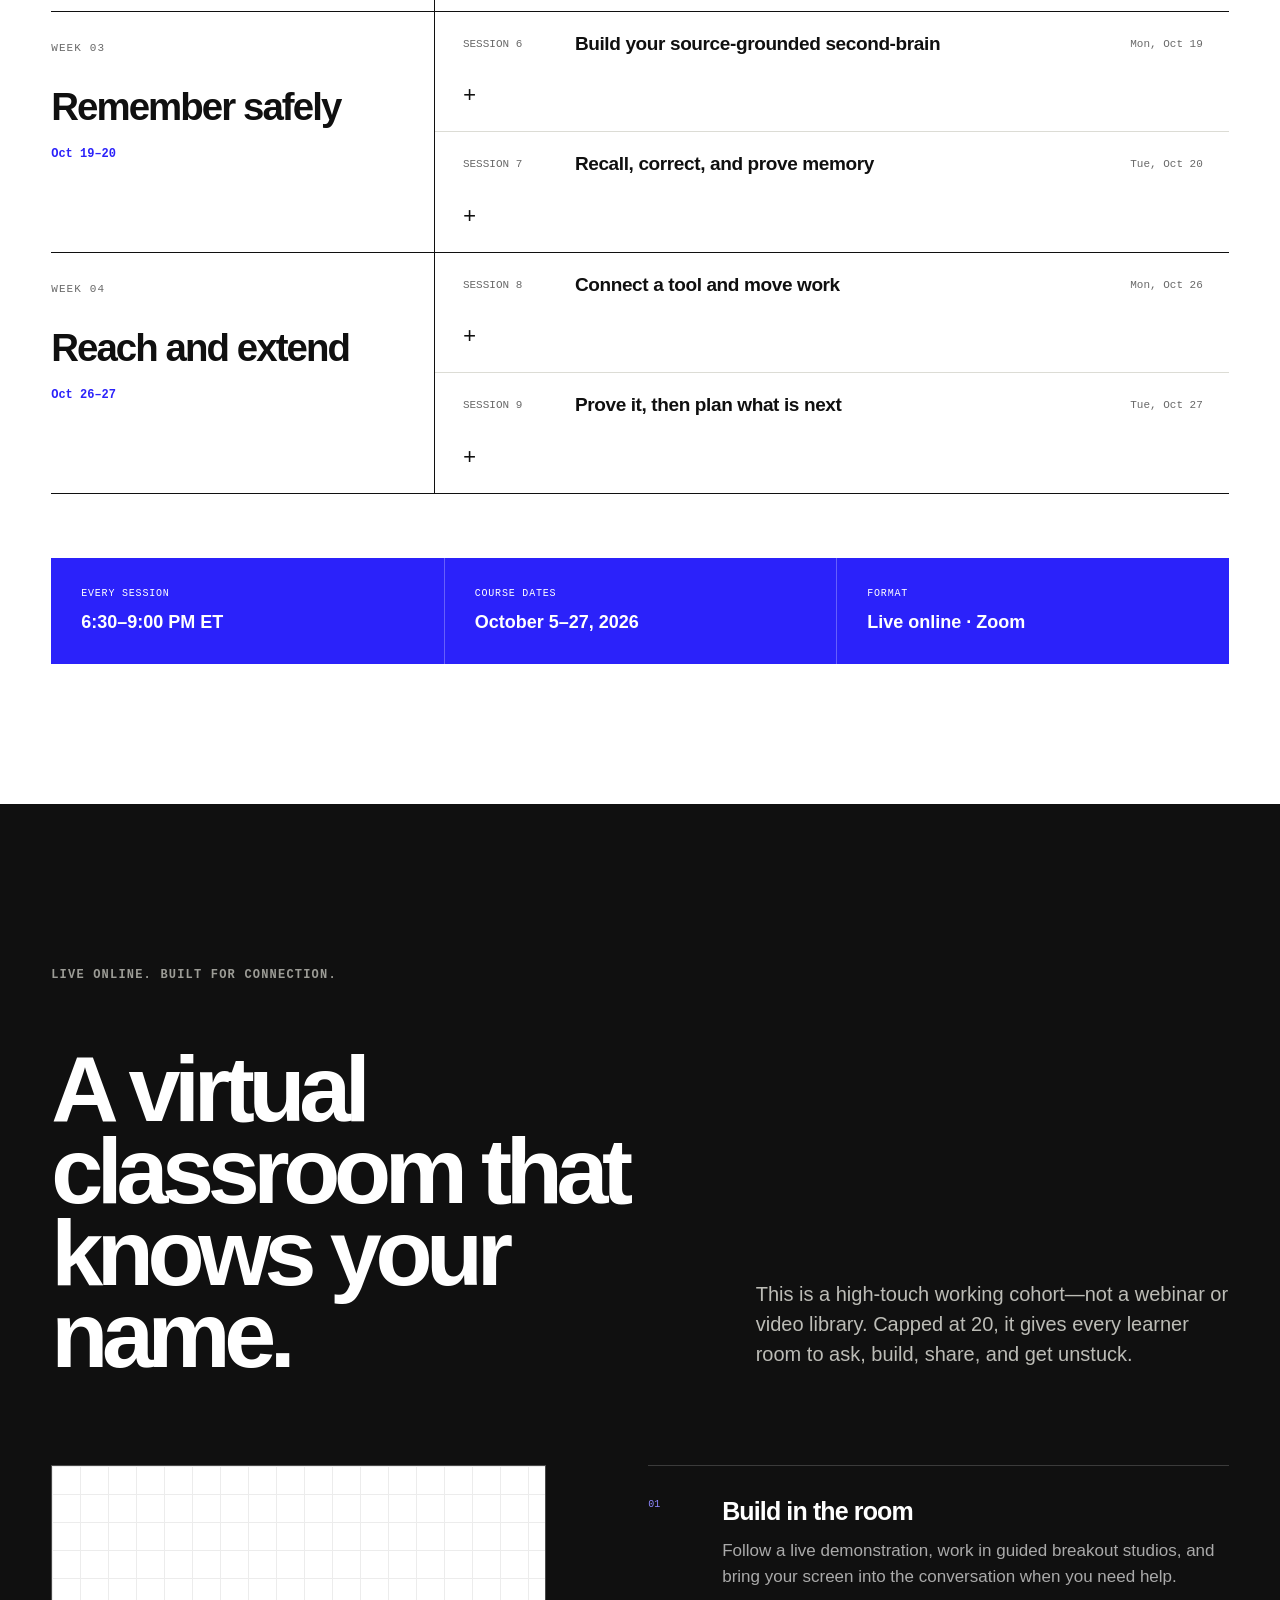
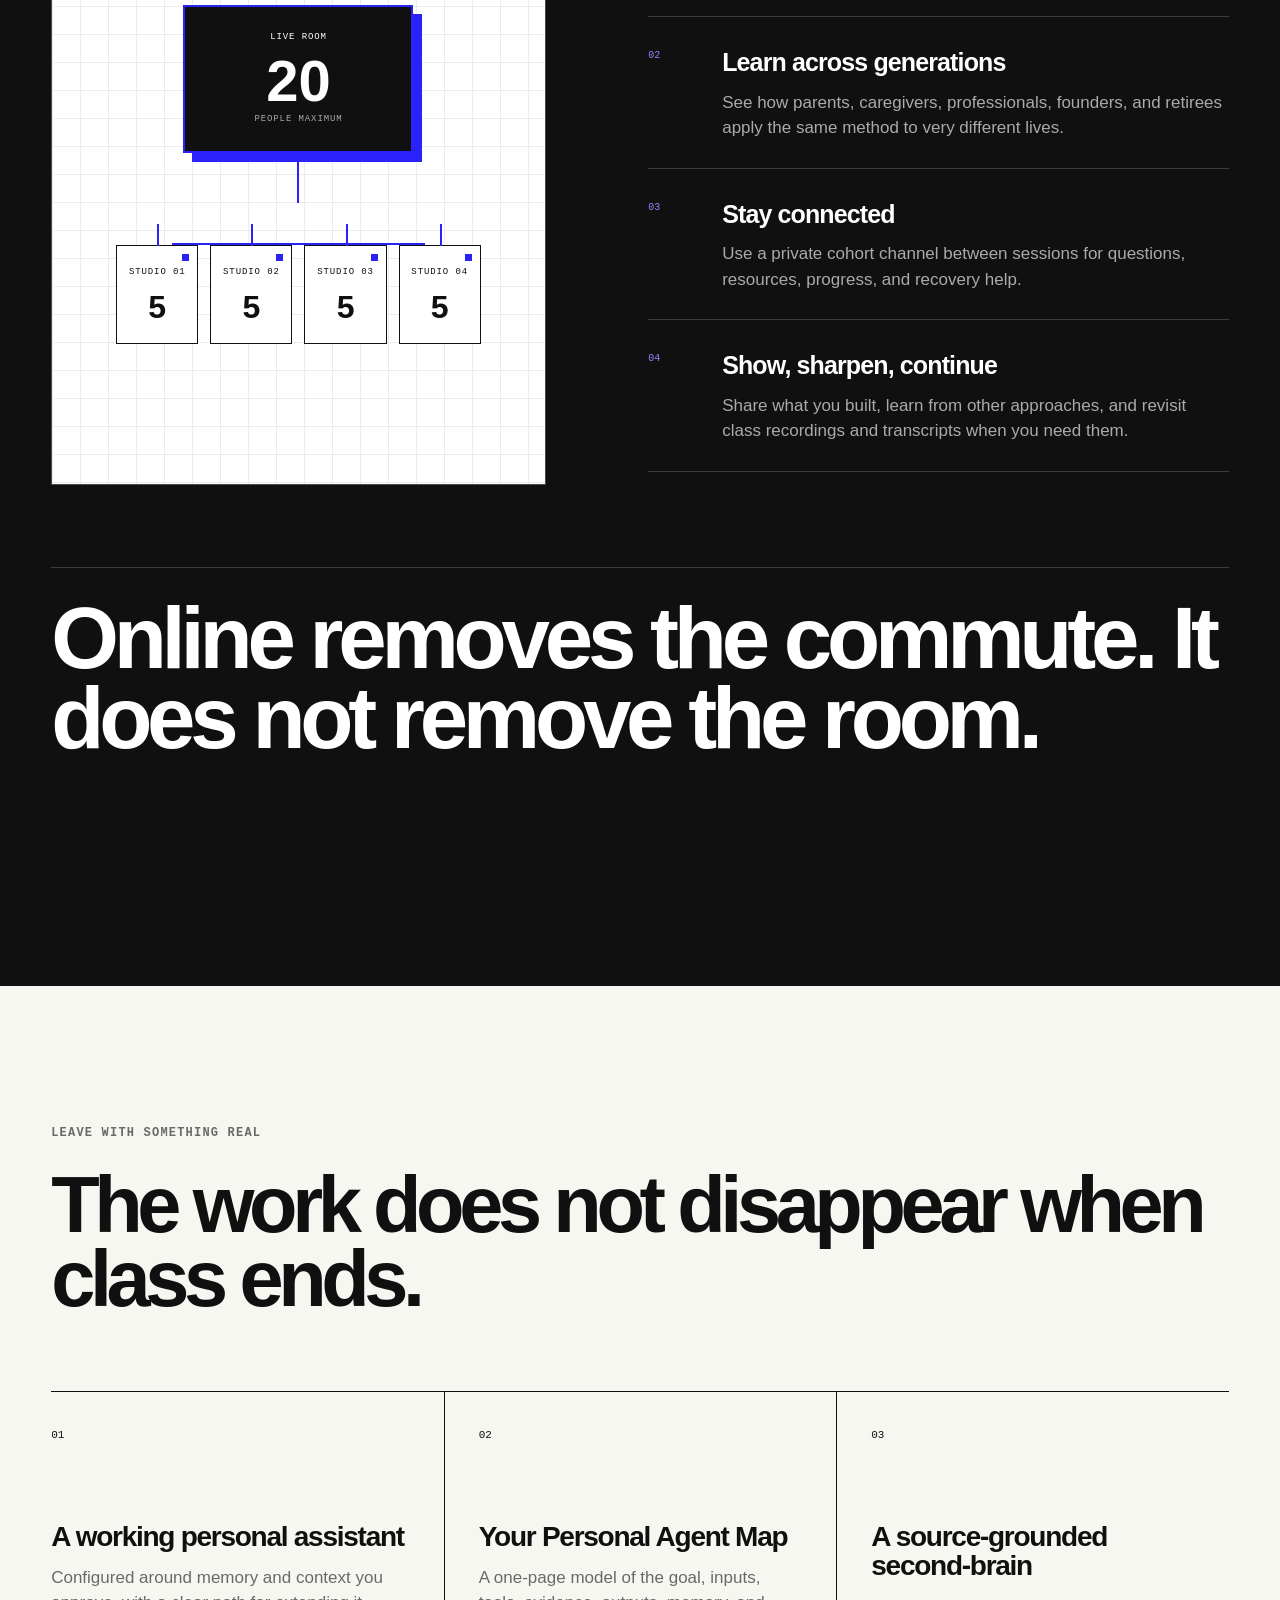
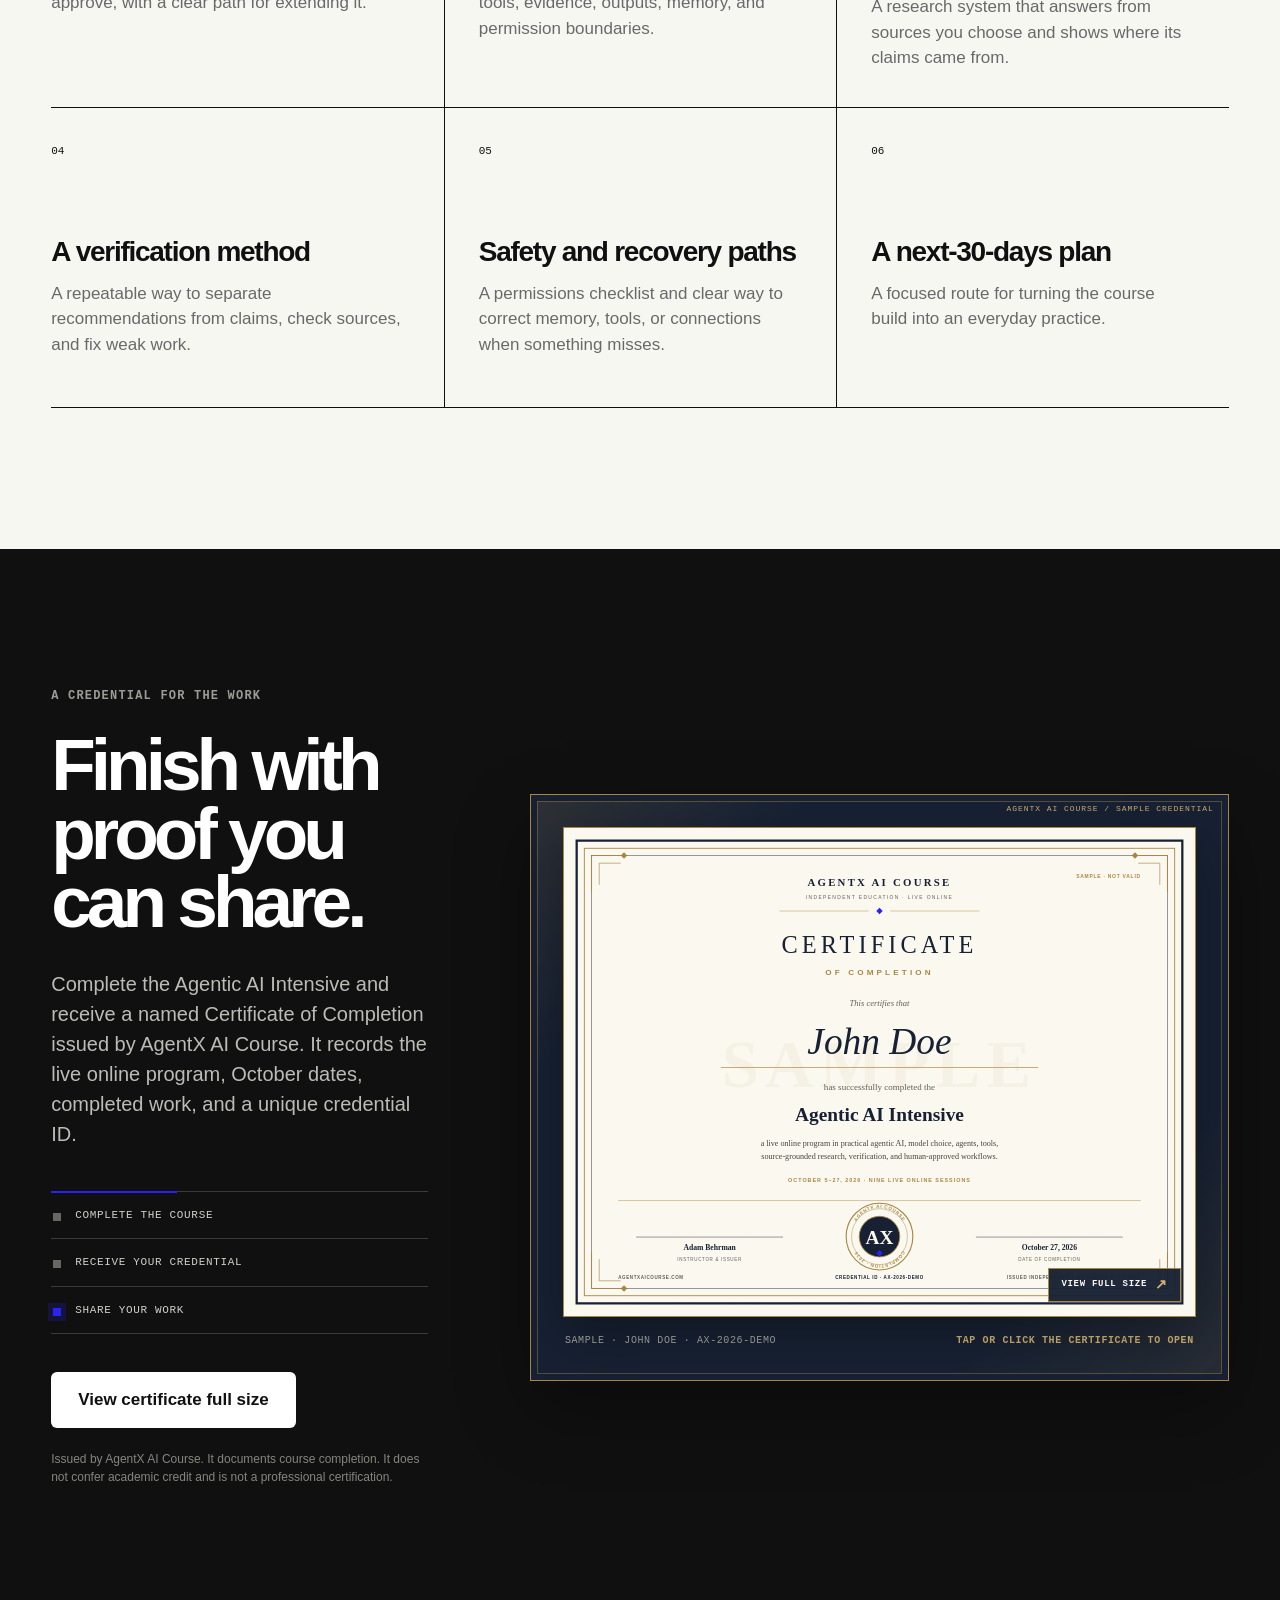
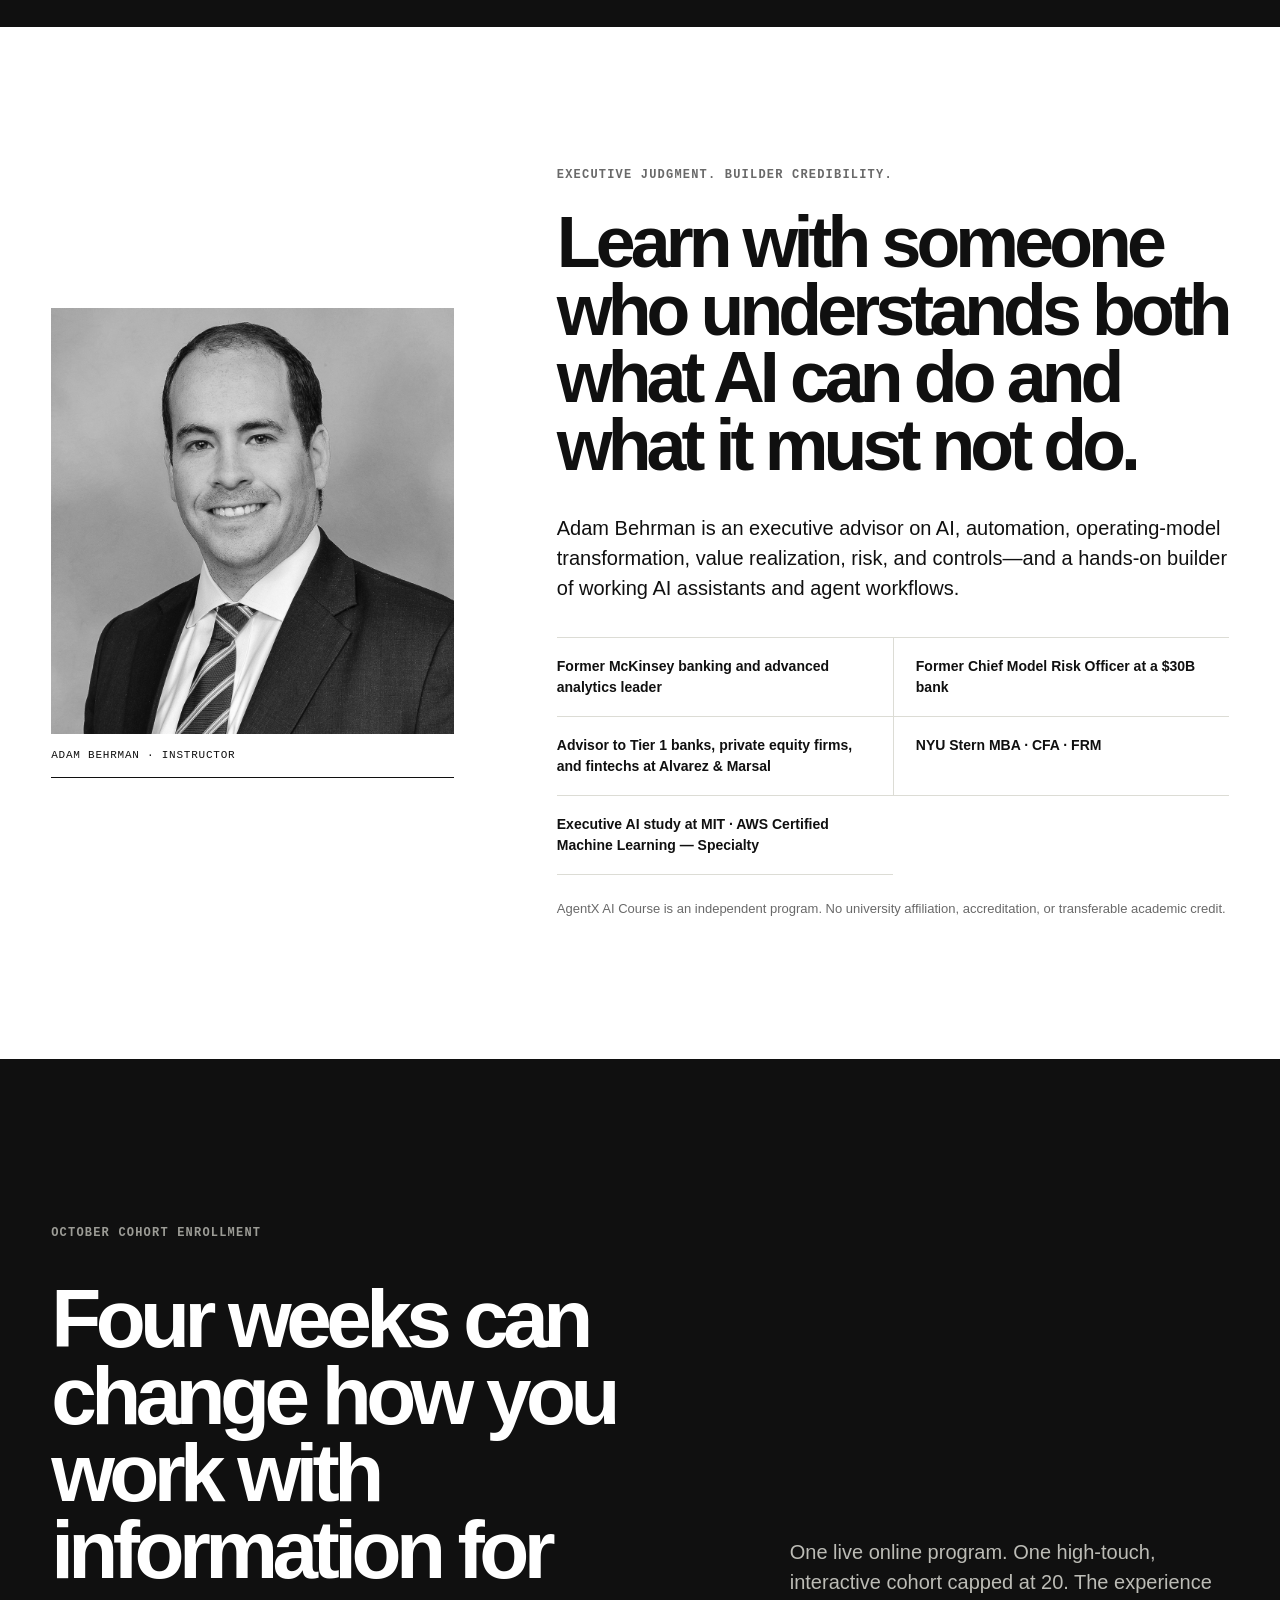
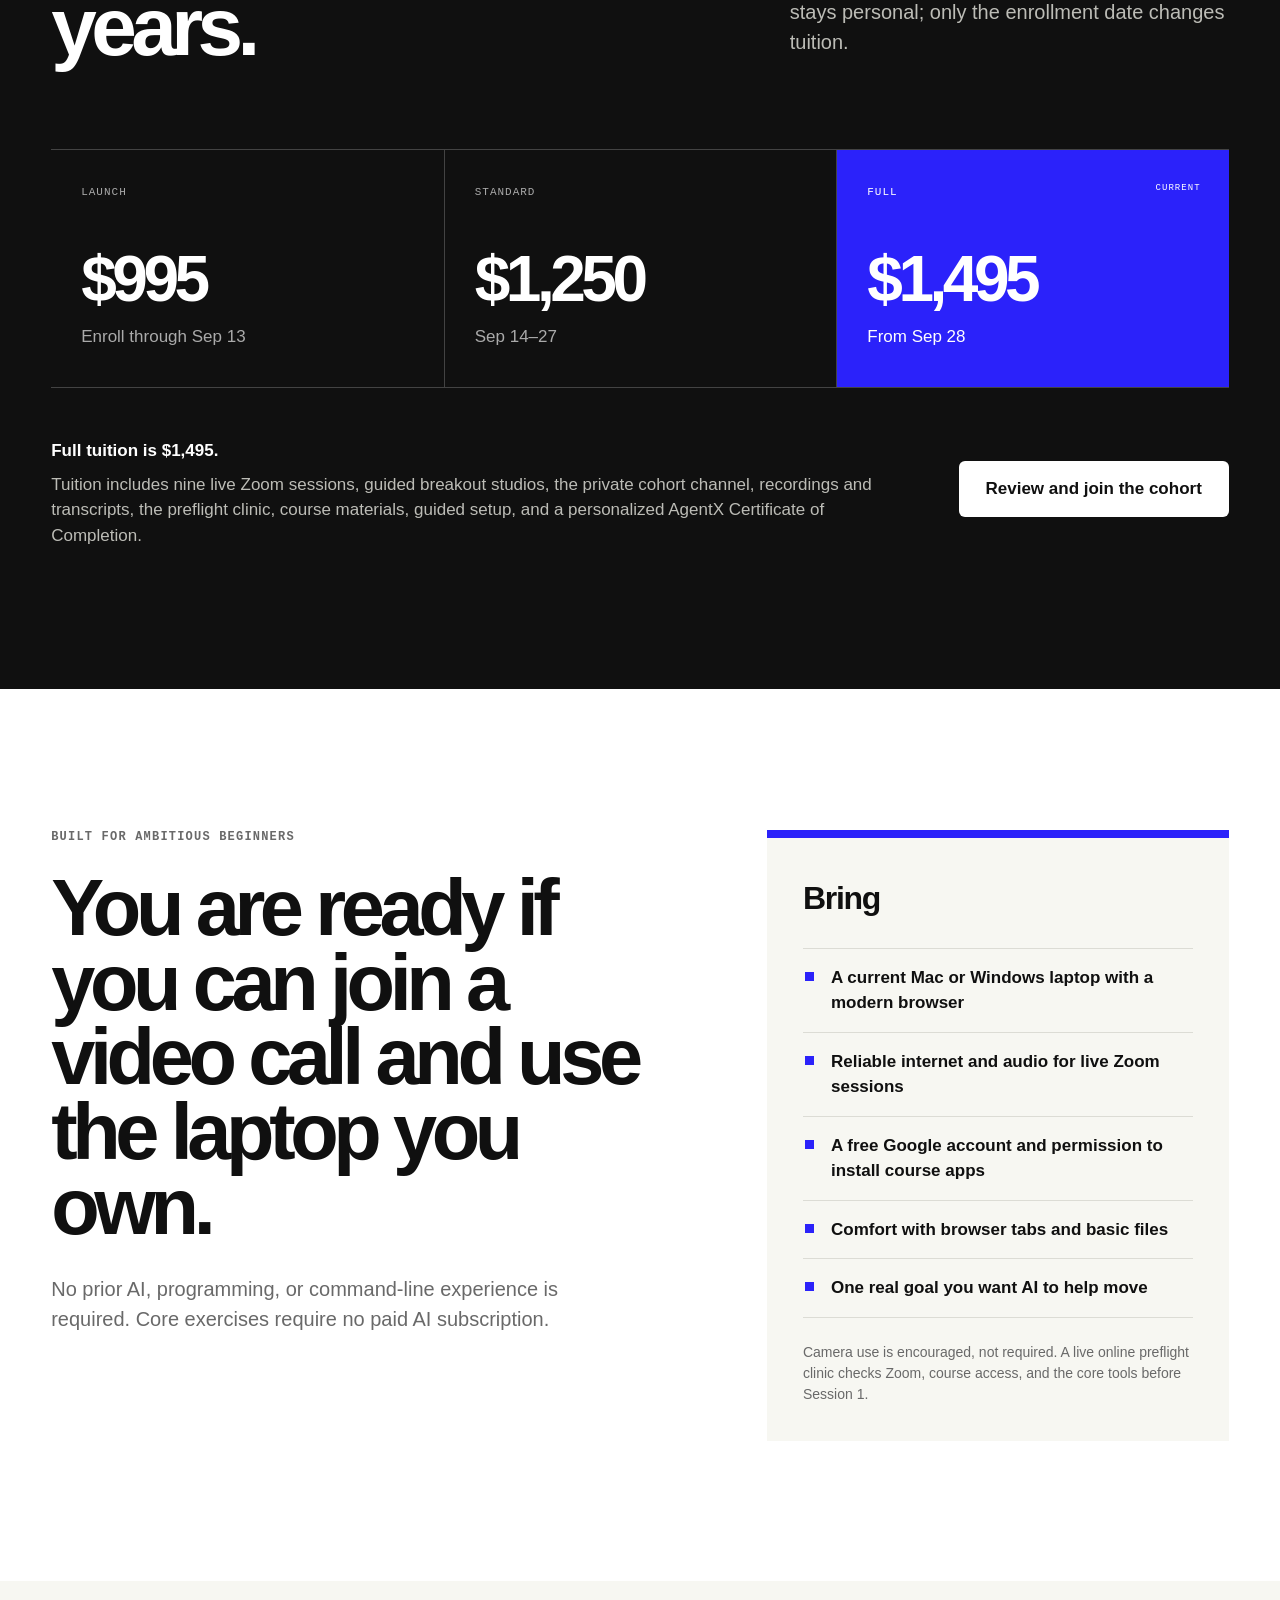
==== commit 42f2eb26: "Promise one portable personal agent in the hero and launch kit Co-Authored-By: Claude Fable 5.1 <nor" ====
--- a/index.html
+++ b/index.html
@@ -93,7 +93,7 @@
           <span>Build your <em>second-brain.</em></span>
           <span>Work with <em>superhuman</em> reach.</span>
         </h1>
-        <p class="hero__lede">Go beyond ChatGPT. Learn to choose the right model, then build a portable team of personal agents that can research, organize, plan, remember, and move real work—with you in control.</p>
+        <p class="hero__lede">Go beyond ChatGPT. Learn to choose the right model, then build a portable personal agent that can research, organize, plan, remember, and move real work—with you in control.</p>
         <div class="hero__actions">
           <a class="button button--primary" href="register/">Join the October cohort</a>
           <a class="text-link" href="#program">See the nine sessions <span aria-hidden="true">↘</span></a>
